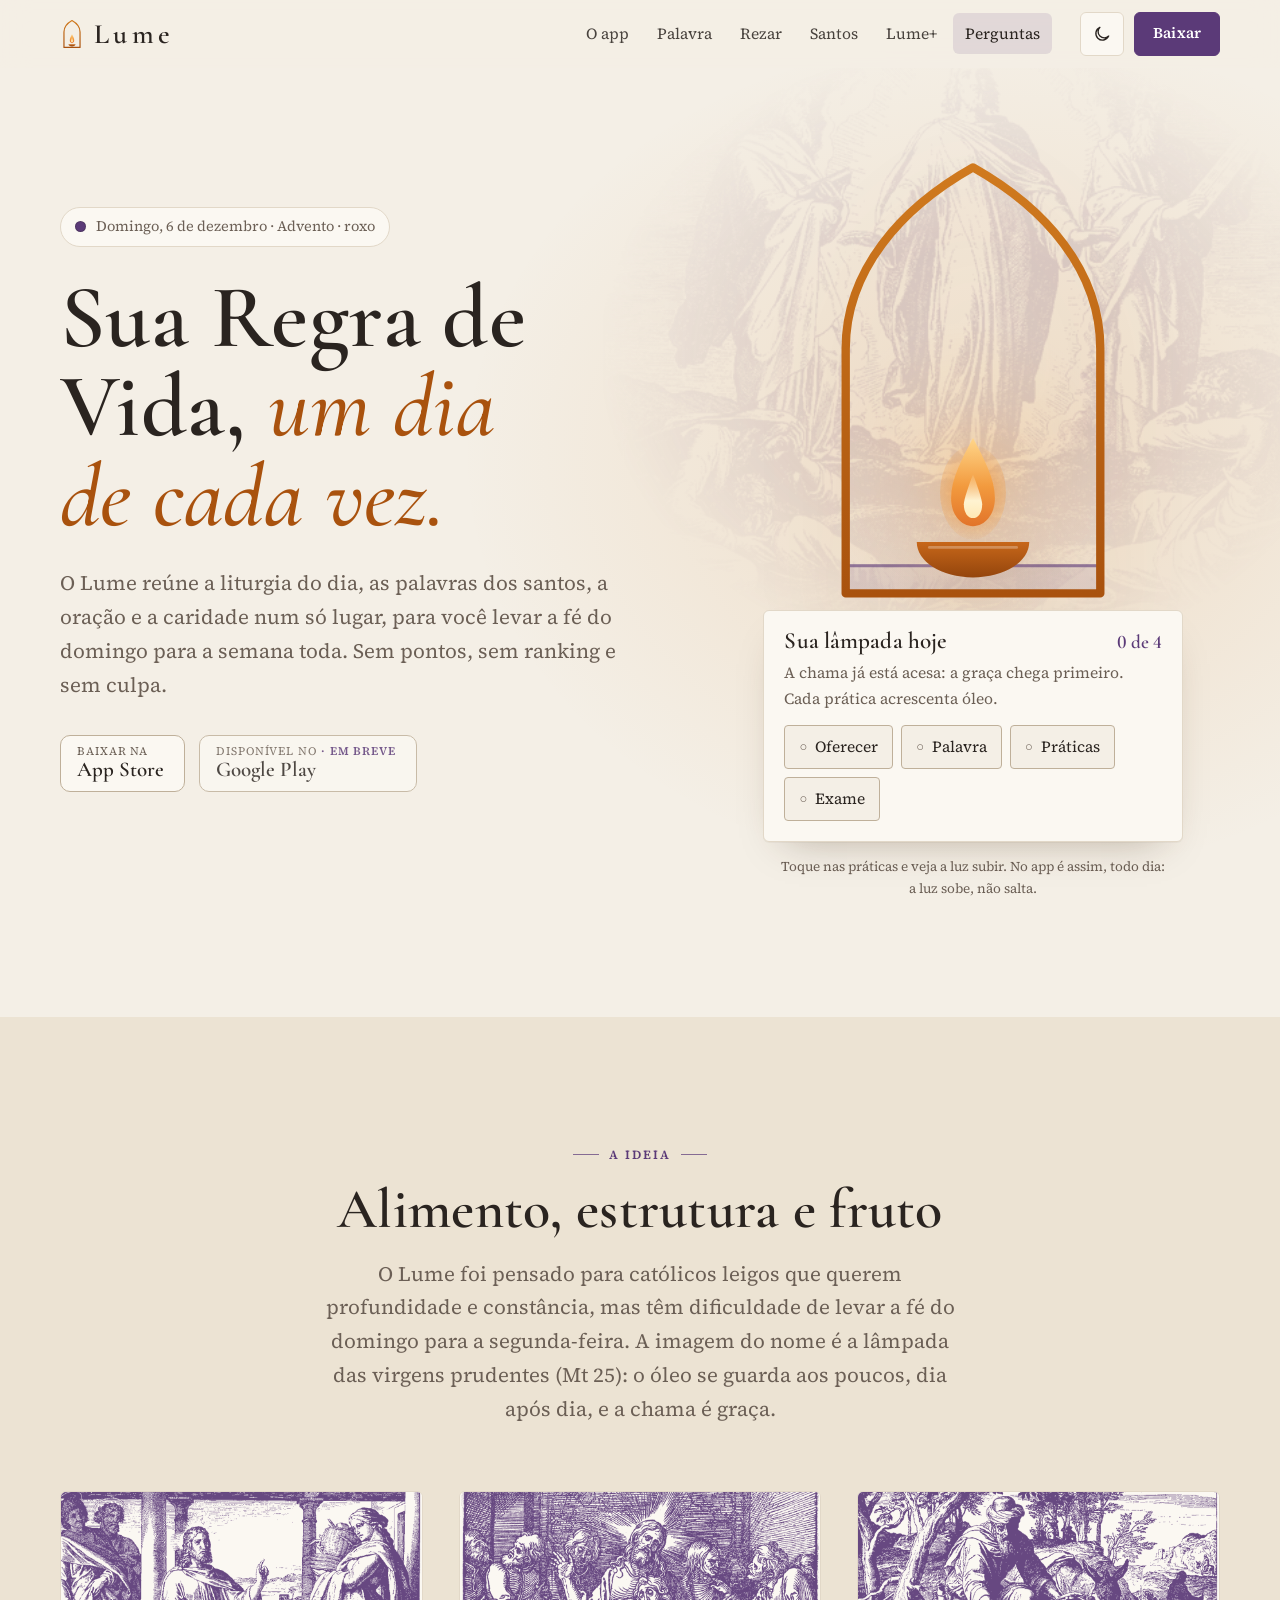
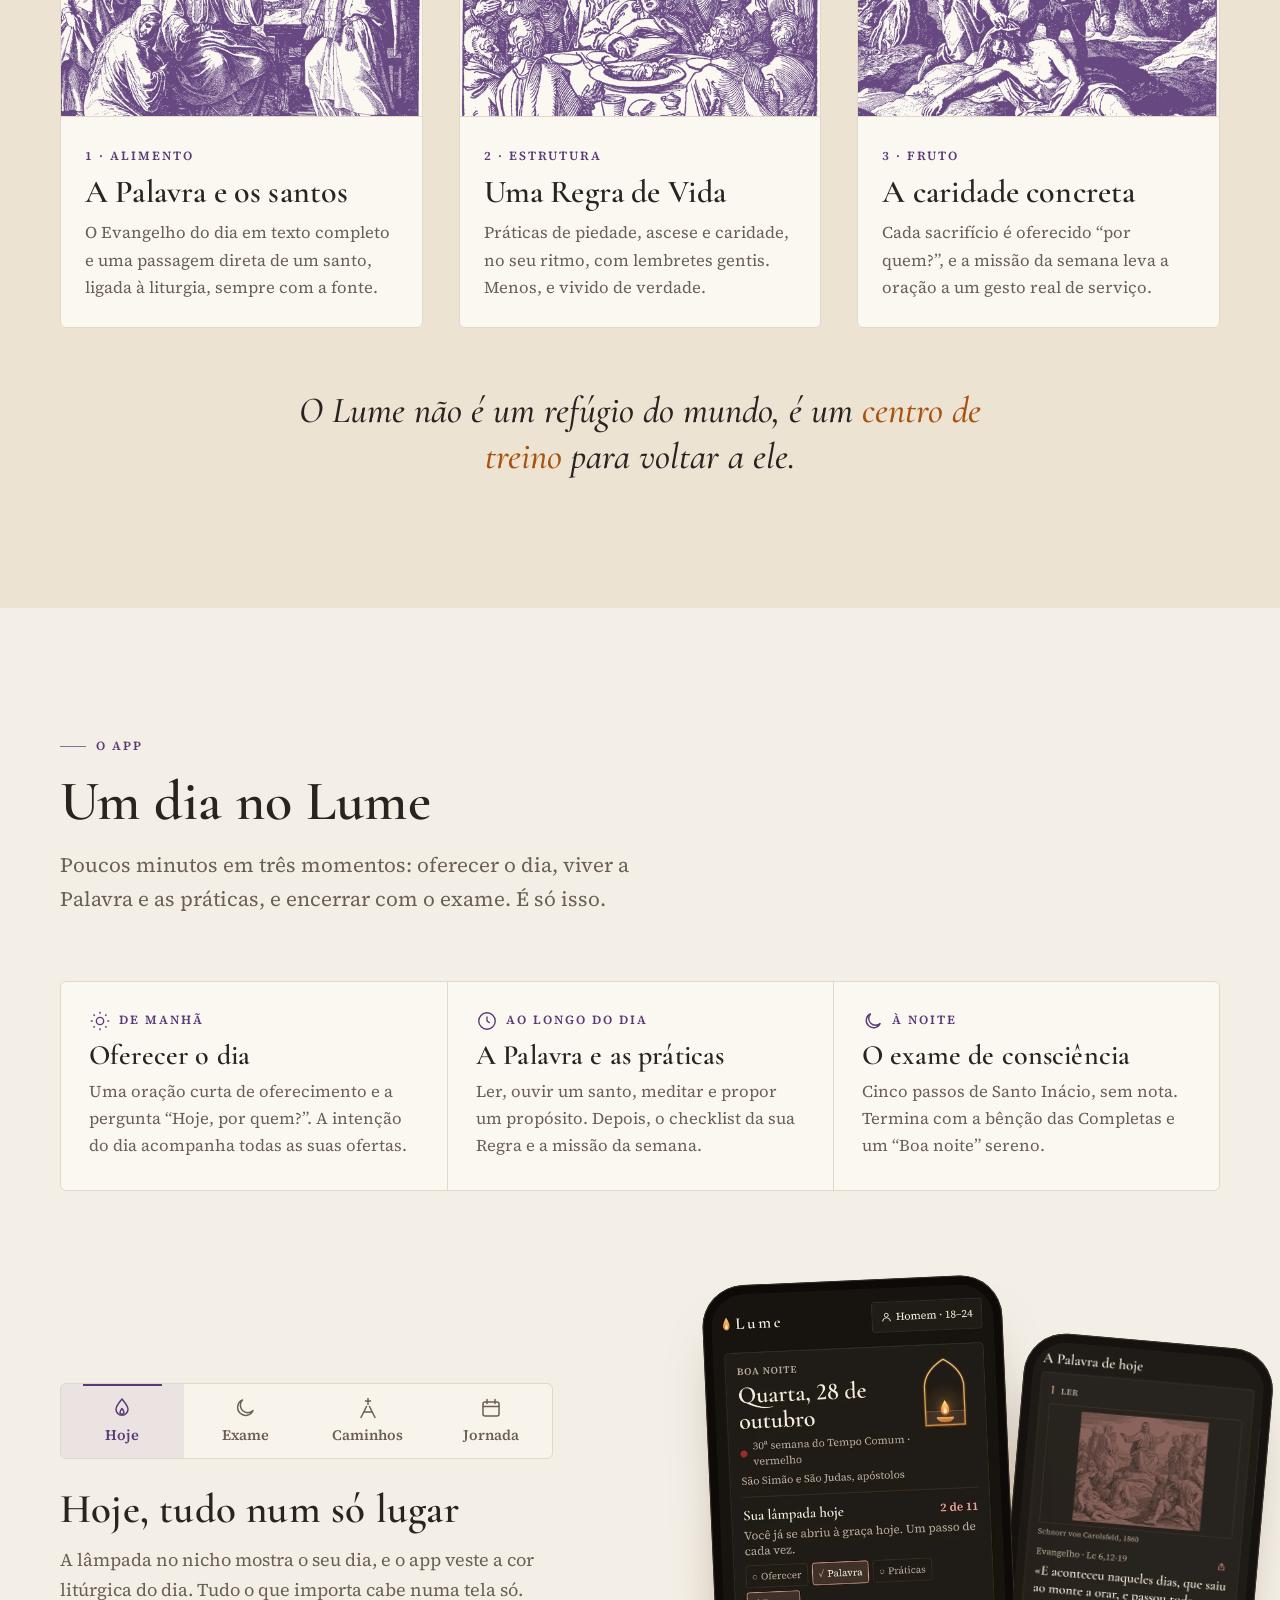
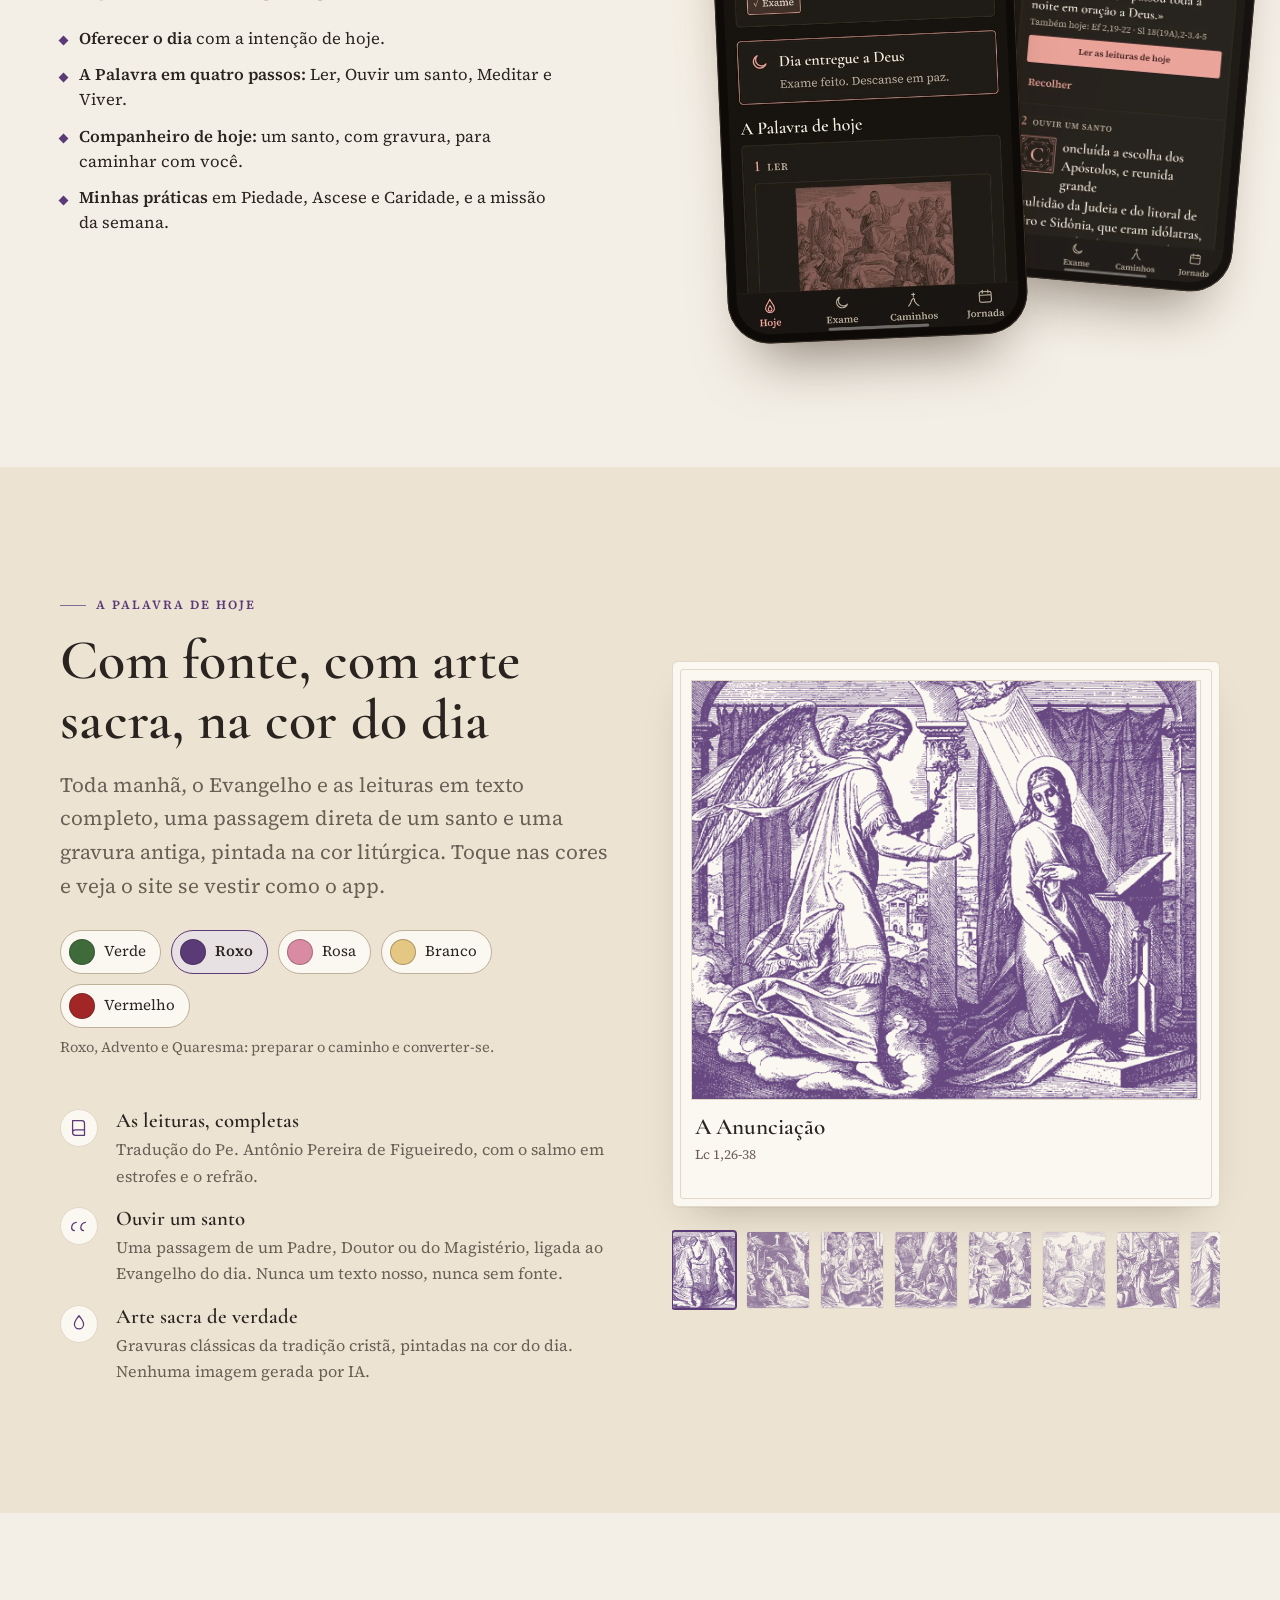
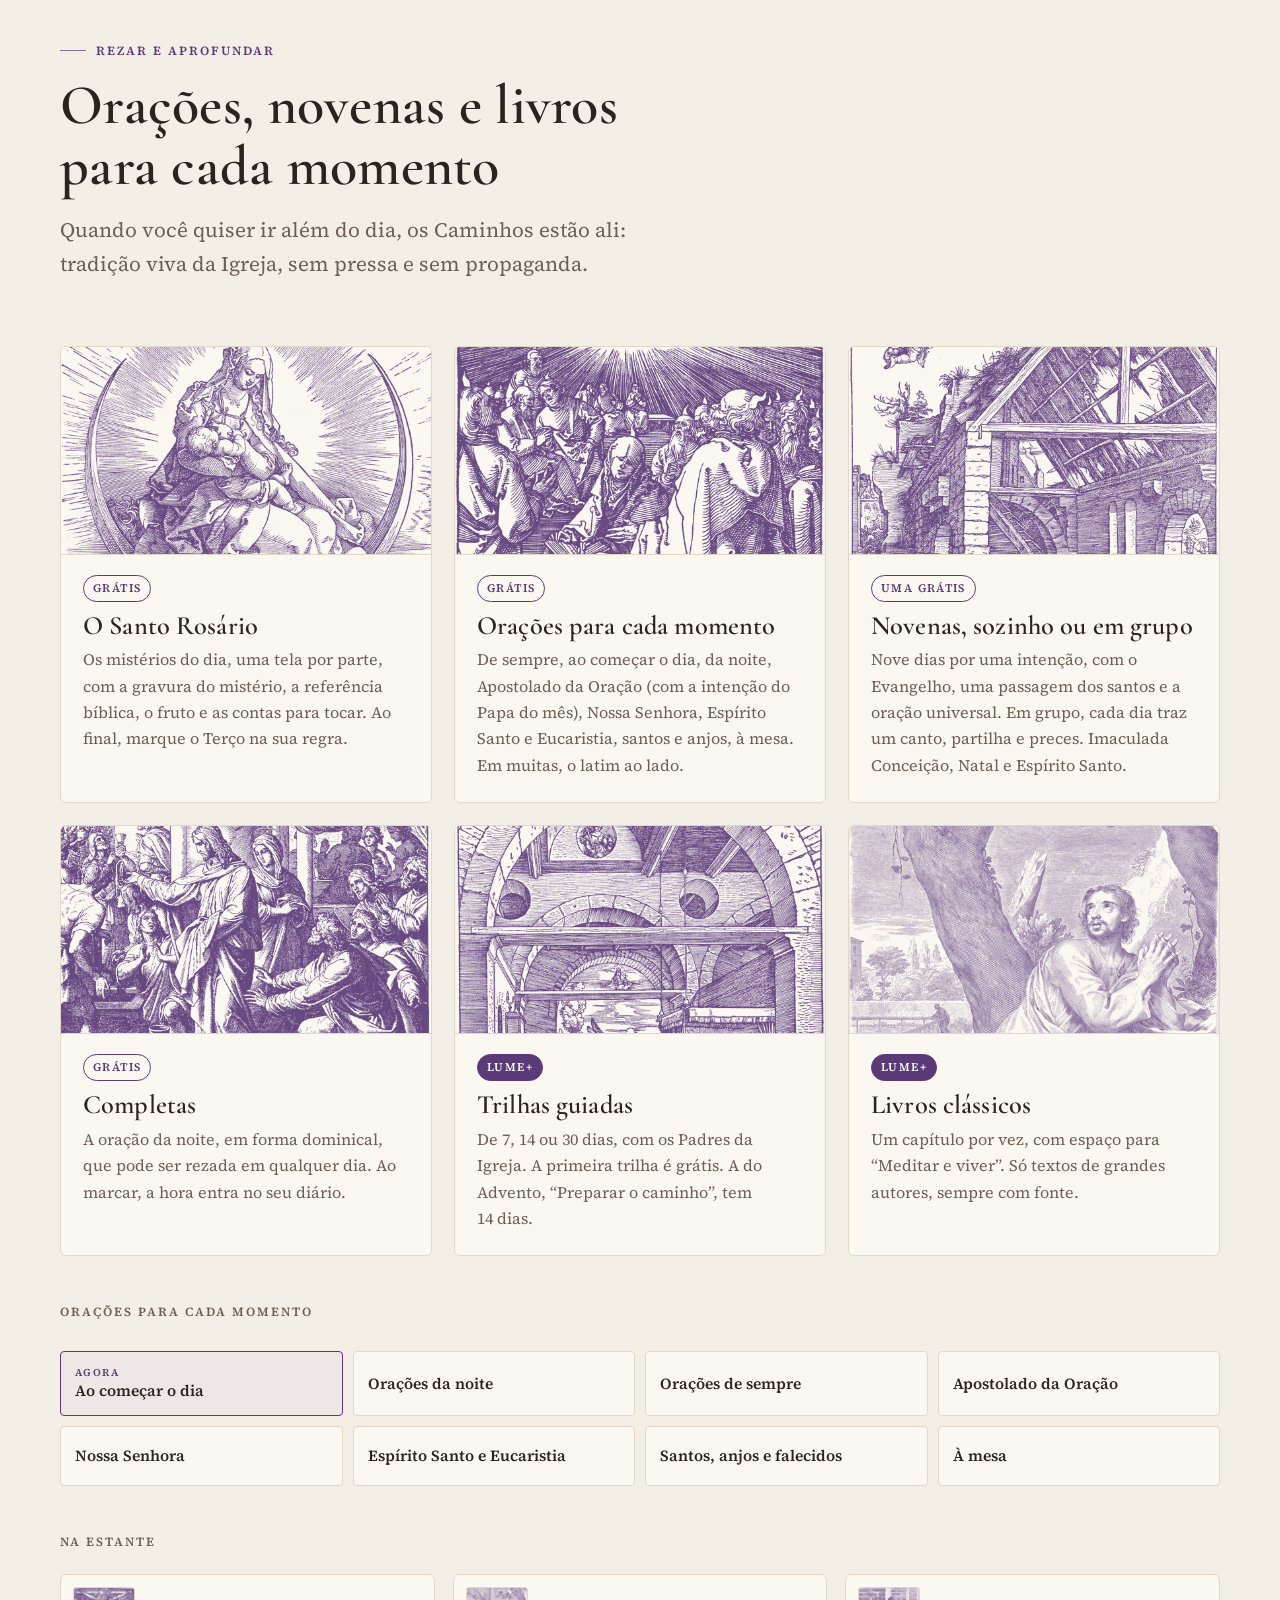
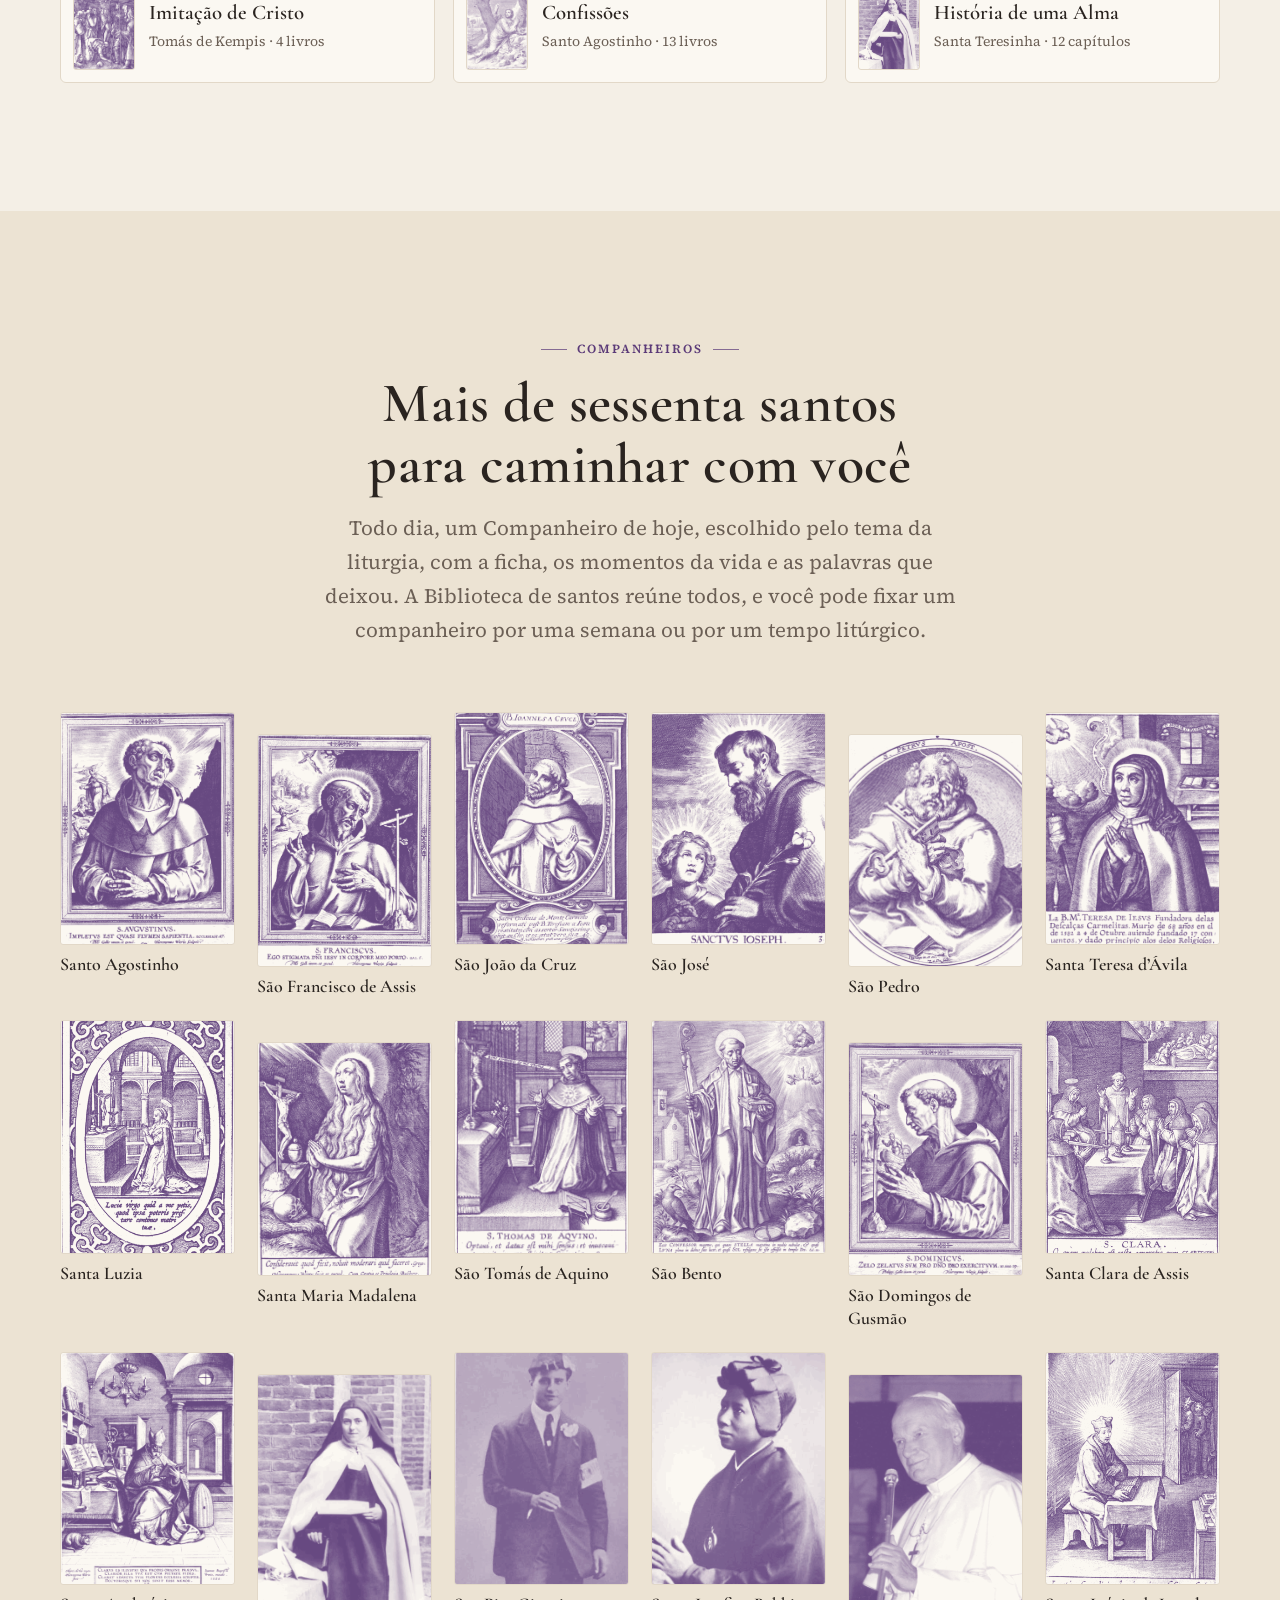
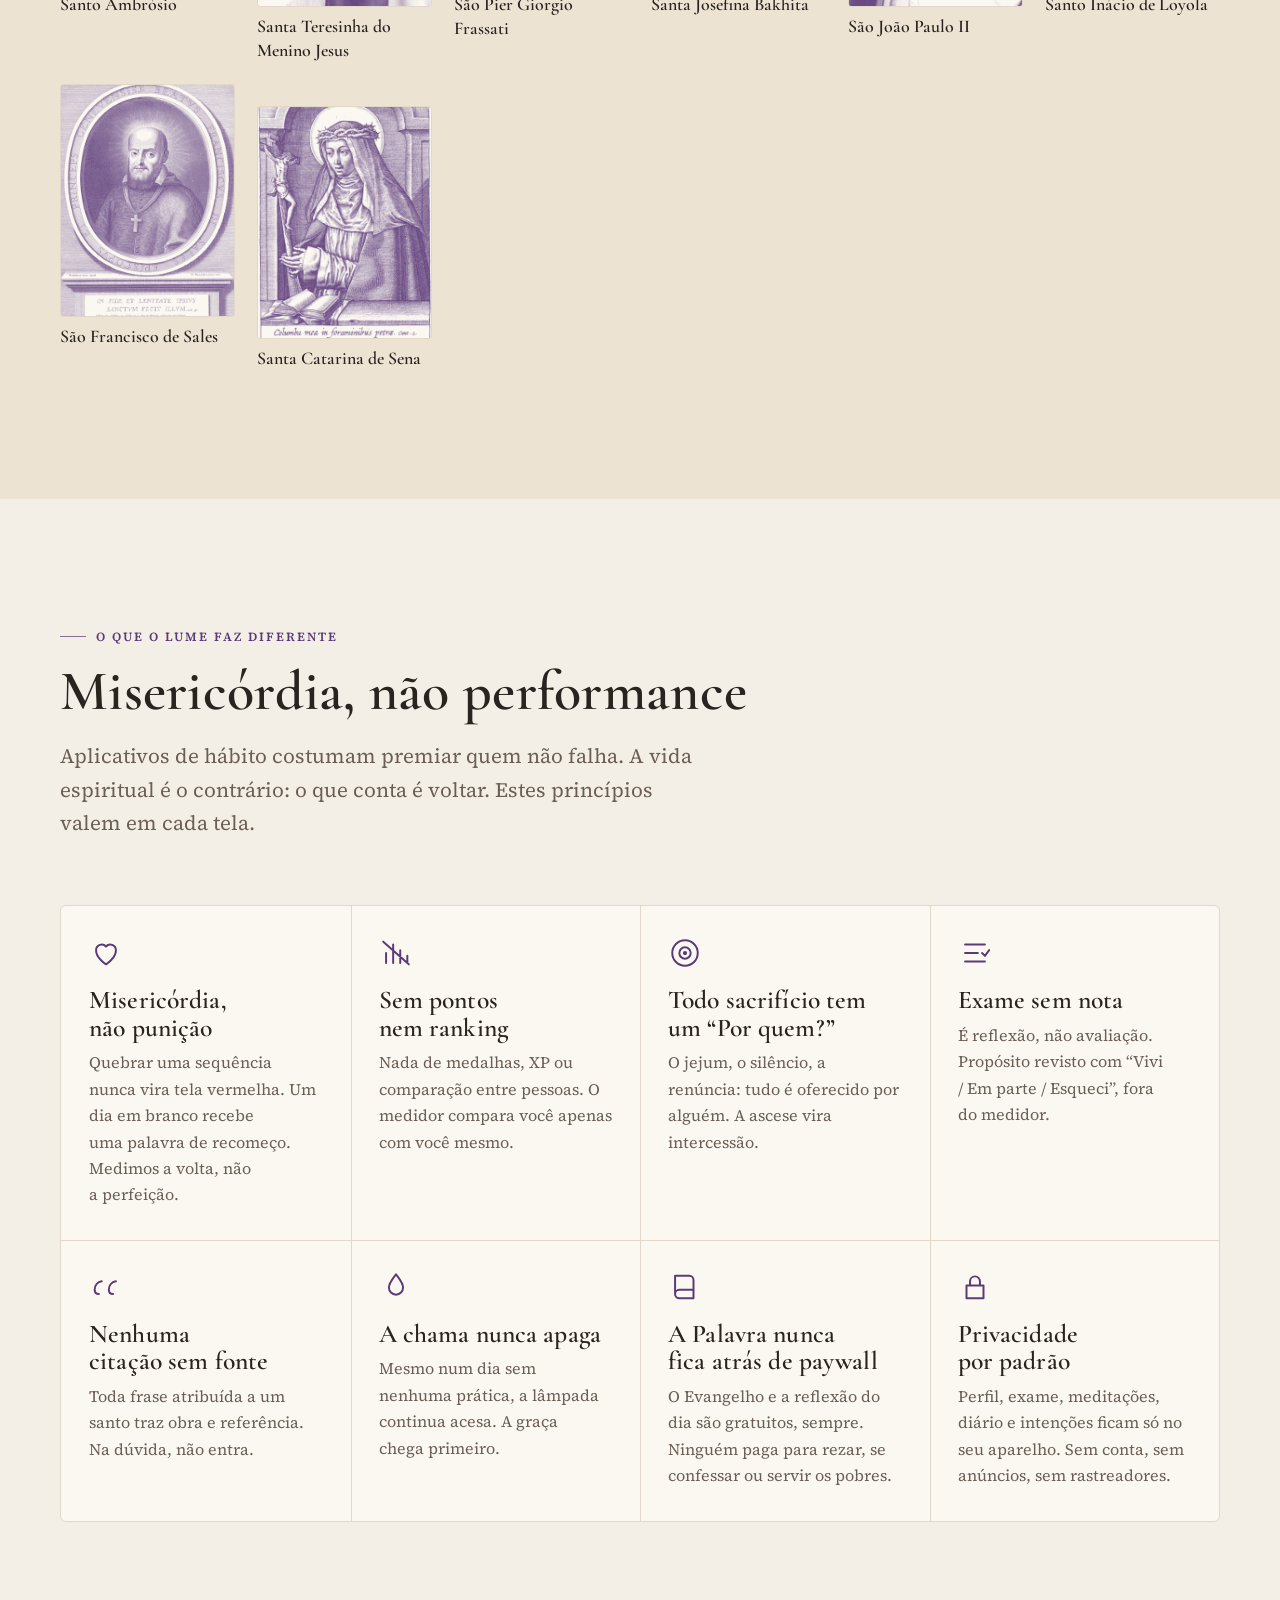
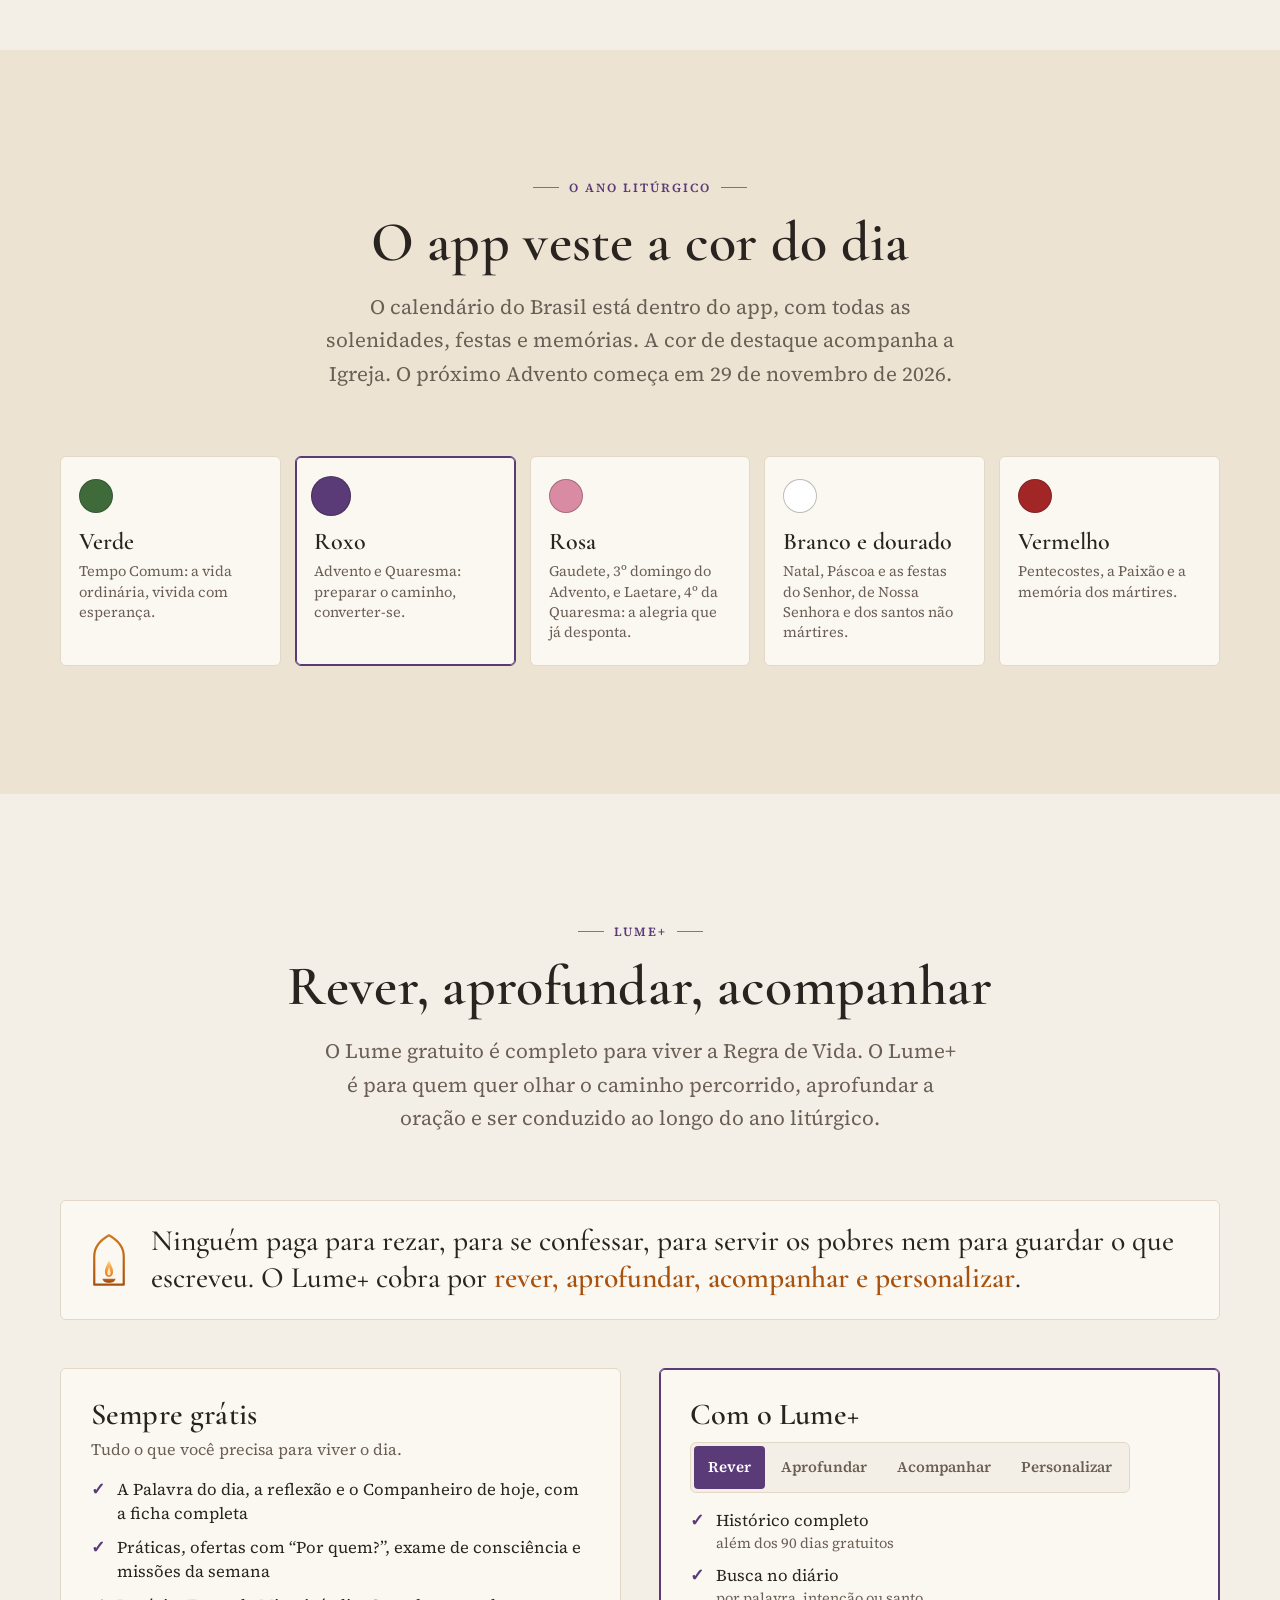
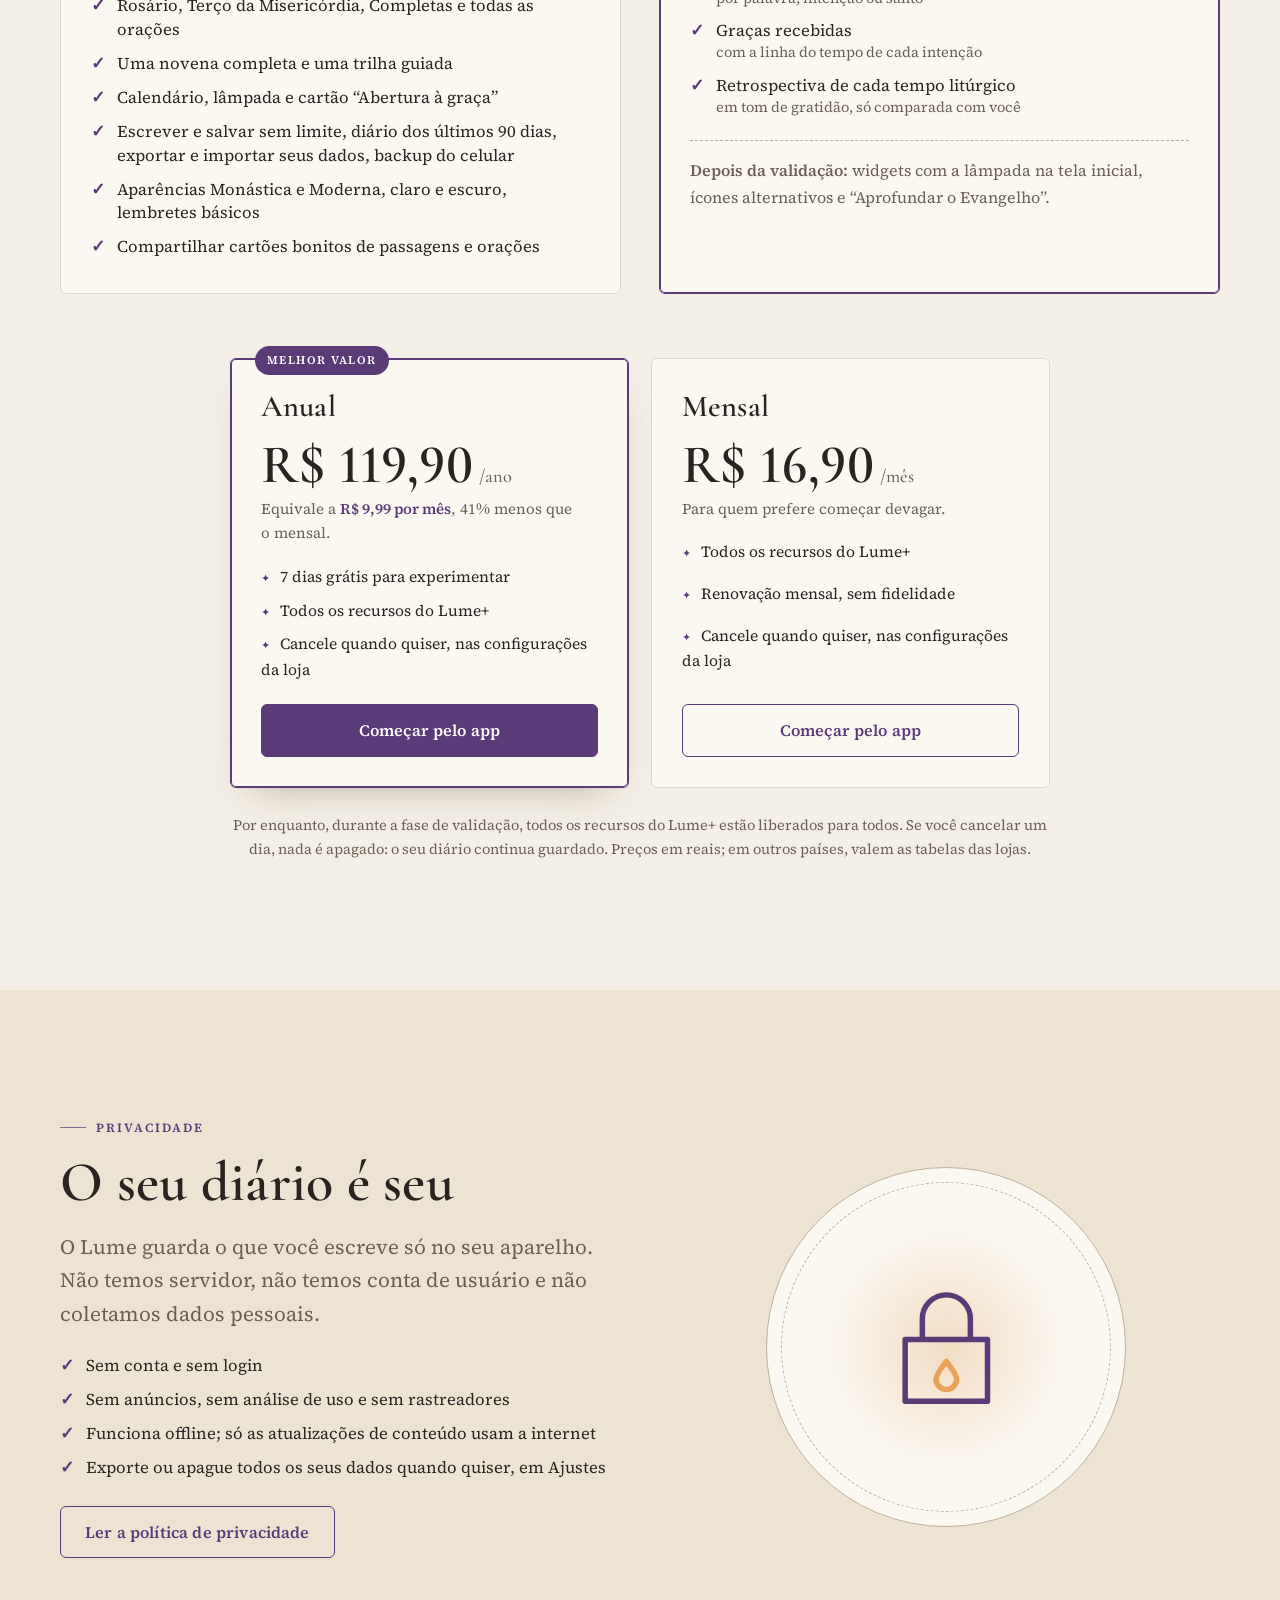
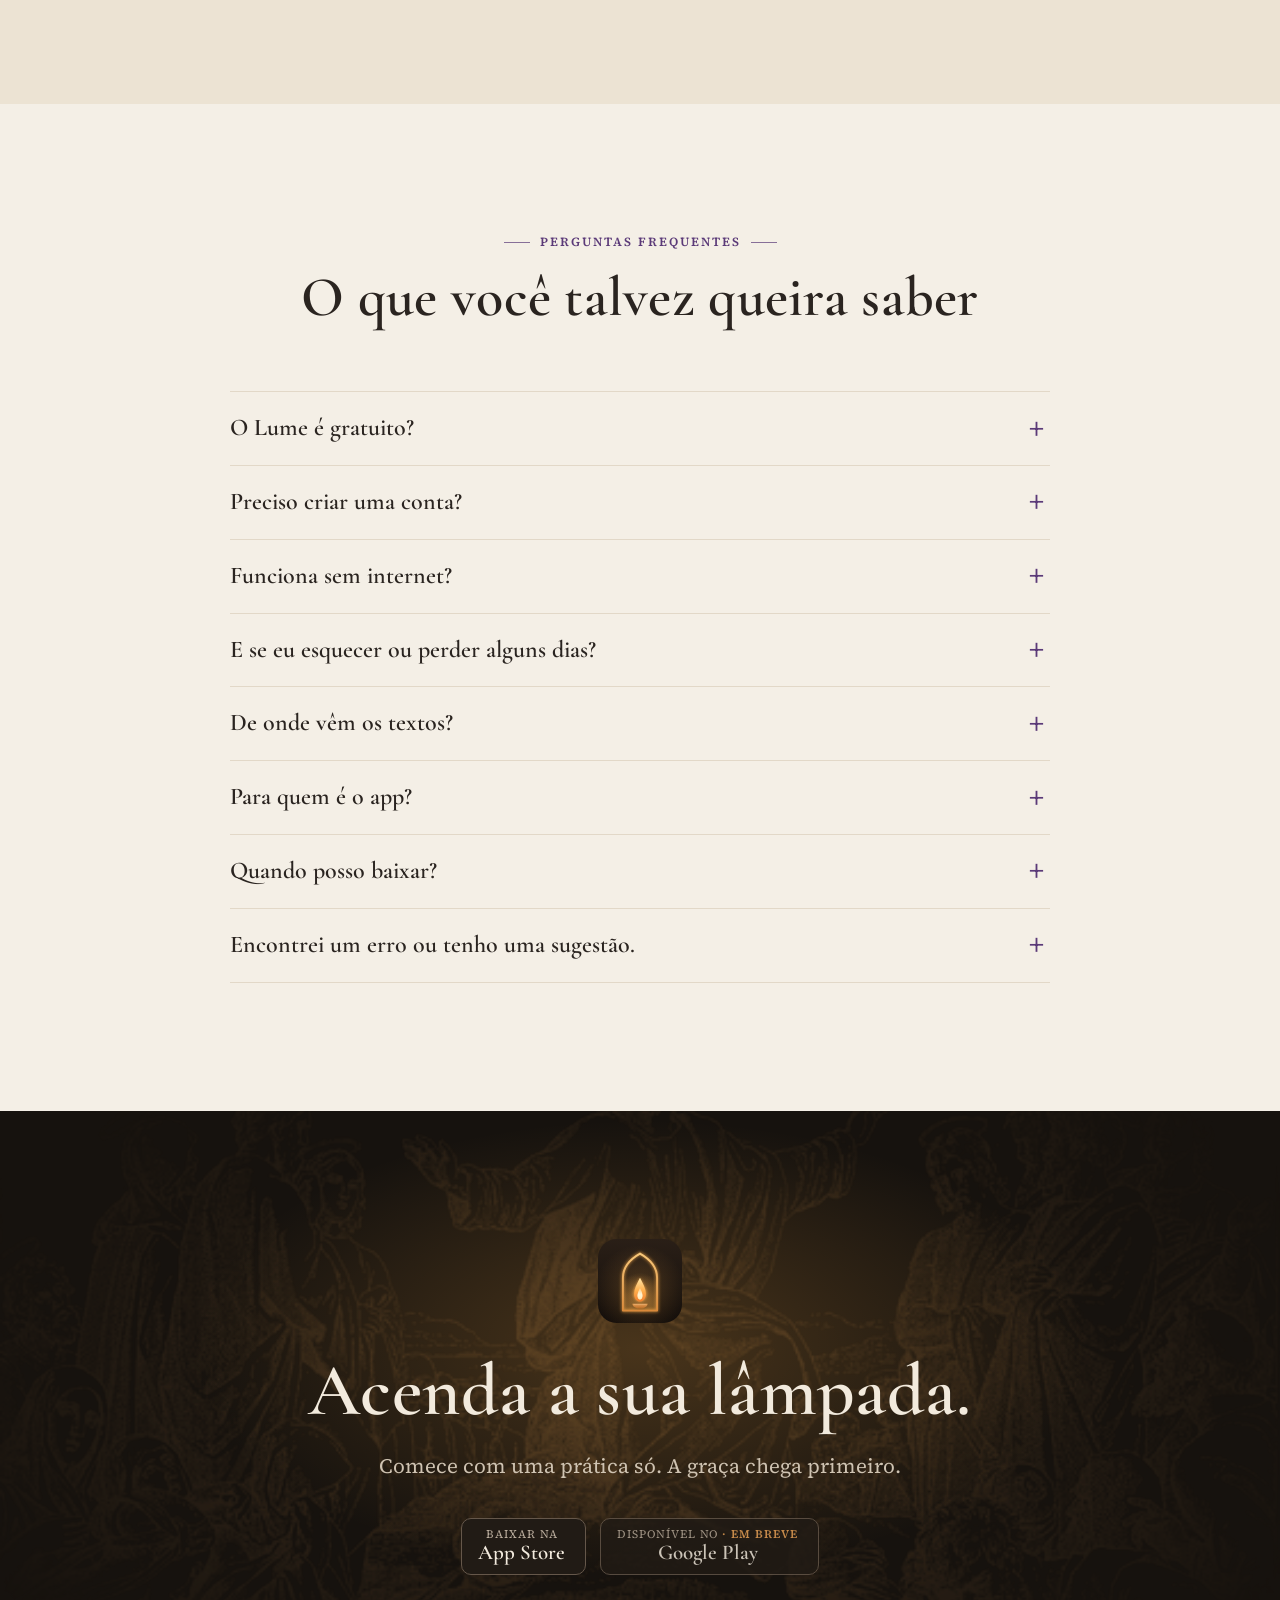
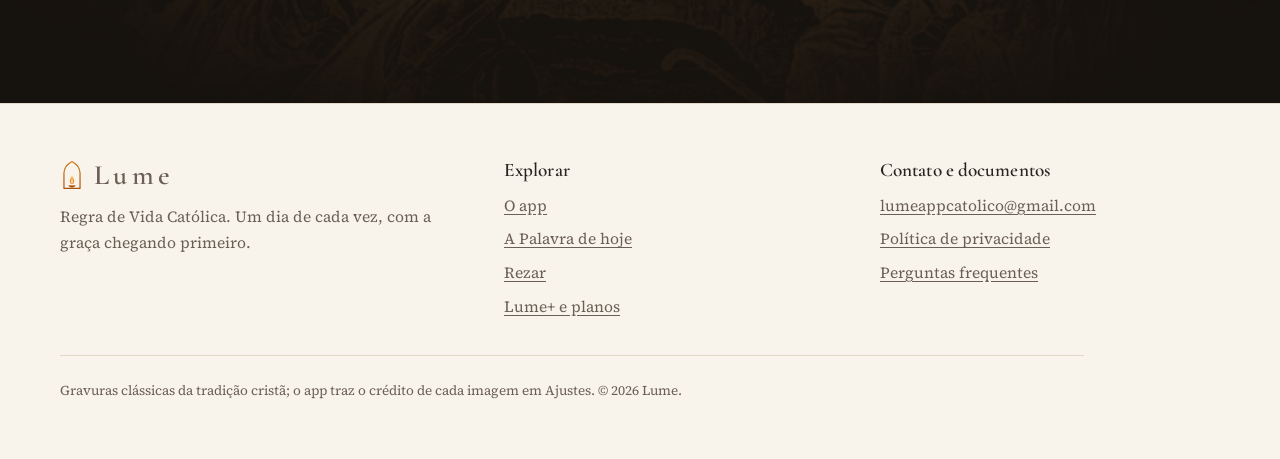
==== index.html @ 91ed37e4 "Site do Lume - Regra de Vida Católica Co-Authored-By: Claude Sonnet 5.5 <noreply@anthropic.com> Clau" ====
<!doctype html>
<html lang="pt-BR" class="no-js" data-cor="verde">
<head>
<meta charset="utf-8">
<meta name="viewport" content="width=device-width, initial-scale=1, viewport-fit=cover">
<title>Lume - Regra de Vida Católica</title>
<meta name="description" content="O Lume ajuda você a viver uma Regra de Vida católica um dia de cada vez: liturgia do dia, palavras dos santos, orações, exame de consciência e caridade. Sem conta, sem anúncios, tudo no seu aparelho.">
<meta name="theme-color" content="#F4EFE6" media="(prefers-color-scheme: light)">
<meta name="theme-color" content="#16120E" media="(prefers-color-scheme: dark)">
<meta name="color-scheme" content="light dark">
<link rel="canonical" href="https://meiemordem-ui.github.io/lume-privacidade/">
<meta property="og:type" content="website">
<meta property="og:locale" content="pt_BR">
<meta property="og:title" content="Lume - Regra de Vida Católica">
<meta property="og:description" content="Liturgia do dia, palavras dos santos, oração e caridade num só lugar. Sem pontos, sem ranking e sem culpa.">
<meta property="og:image" content="https://meiemordem-ui.github.io/lume-privacidade/img/og.jpg">
<meta property="og:url" content="https://meiemordem-ui.github.io/lume-privacidade/">
<meta name="twitter:card" content="summary_large_image">
<link rel="icon" href="favicon.png" type="image/png">
<link rel="apple-touch-icon" href="apple-touch-icon.png">
<link rel="preload" href="fonts/cormorant-garamond-latin-600-normal.woff2" as="font" type="font/woff2" crossorigin>
<link rel="preload" href="fonts/source-serif-4-latin-400-normal.woff2" as="font" type="font/woff2" crossorigin>
<link rel="stylesheet" href="site.css?v=4">
<script>
/* Tema e cor antes da pintura (sem flash). Tudo opcional e só neste aparelho. */
(function(){var d=document.documentElement;d.classList.remove('no-js');
try{var t=localStorage.getItem('lume-tema');if(t==='claro'||t==='escuro'){d.dataset.theme=t==='escuro'?'dark':'light'}}catch(e){}
if(!d.dataset.theme){d.dataset.theme=matchMedia('(prefers-color-scheme: dark)').matches?'dark':'light'}})();
</script>
</head>
<body>
<a class="skip" href="#conteudo">Ir para o conteúdo</a>

<!-- Sprite: lâmpada no nicho (desenho do ícone do app) -->
<svg width="0" height="0" style="position:absolute" aria-hidden="true" focusable="false">
  <defs>
    <linearGradient id="sArco" x1="0" y1="0" x2="0" y2="1"><stop offset="0" stop-color="#D07A1E"/><stop offset="1" stop-color="#A9520E"/></linearGradient>
    <linearGradient id="sTaca" x1="0" y1="0" x2="0" y2="1"><stop offset="0" stop-color="#C7671A"/><stop offset="1" stop-color="#94450C"/></linearGradient>
    <linearGradient id="sChama" x1="0" y1="0" x2="0" y2="1"><stop offset="0" stop-color="#FFD68A"/><stop offset=".55" stop-color="#F29A3E"/><stop offset="1" stop-color="#E2742A"/></linearGradient>
    <symbol id="lampada" viewBox="0 0 100 124">
      <path d="M16.5 118V53.6C16.5 33 31 16.6 50 5.9C69 16.6 83.5 33 83.5 53.6V118Z" fill="none" stroke="url(#sArco)" stroke-width="5" stroke-linejoin="round"/>
      <path d="M35.2 104.5H64.8C64.8 109.6 58.4 113.8 50 113.8C41.6 113.8 35.2 109.6 35.2 104.5Z" fill="url(#sTaca)"/>
      <path d="M50 62.9C54.6 71.7 59.3 80 59.3 88.5C59.3 95.4 55.1 100.3 50 100.3C44.9 100.3 40.7 95.4 40.7 88.5C40.7 80 45.4 71.7 50 62.9Z" fill="url(#sChama)"/>
      <path d="M50 78.4C51.8 82.8 53.9 89.3 53.9 91C53.9 94.6 52.2 96.9 50 96.9C47.8 96.9 46.1 94.6 46.1 91C46.1 89.3 48.2 82.8 50 78.4Z" fill="#FFE9B5"/>
    </symbol>
  </defs>
</svg>

<header class="hdr" id="topo">
  <div class="wrap">
    <a class="brand" href="#topo" aria-label="Lume, início"><svg aria-hidden="true"><use href="#lampada"/></svg><span>Lume</span></a>
    <nav class="nav" id="nav" aria-label="Principal">
      <a href="#app">O app</a>
      <a href="#palavra">Palavra</a>
      <a href="#rezar">Rezar</a>
      <a href="#santos">Santos</a>
      <a href="#lumeplus">Lume+</a>
      <a href="#perguntas">Perguntas</a>
    </nav>
    <div class="hdr-tools">
      <button class="icon-btn" id="tema" type="button" aria-label="Alternar claro e escuro" title="Claro / escuro">
        <svg viewBox="0 0 24 24" aria-hidden="true"><path class="sun" d="M12 8a4 4 0 1 0 0 8 4 4 0 0 0 0-8zM12 2v2M12 20v2M4.9 4.9l1.4 1.4M17.7 17.7l1.4 1.4M2 12h2M20 12h2M4.9 19.1l1.4-1.4M17.7 6.3l1.4-1.4"/></svg>
      </button>
      <a class="btn" href="#baixar">Baixar</a>
      <button class="icon-btn burger" id="burger" type="button" aria-label="Abrir menu" aria-expanded="false" aria-controls="nav">
        <svg viewBox="0 0 24 24" aria-hidden="true"><path d="M4 7h16M4 12h16M4 17h16"/></svg>
      </button>
    </div>
  </div>
  <div class="progress" id="progress" aria-hidden="true"></div>
</header>

<main id="conteudo">

<!-- HERO -->
<section class="hero" id="inicio" aria-labelledby="h-hero">
  <div class="hero-bg" aria-hidden="true"><div class="grav-bg" style="--ar:560/461;--img:url(img/gravuras/schnorr-195.webp)"></div></div>
  <div class="wrap hero-grid">
    <div>
      <p class="today rv" id="hoje"><span class="dot"></span><span id="hoje-txt">Regra de Vida Católica</span></p>
      <h1 id="h-hero" class="rv" style="--d:.05s">Sua Regra de Vida, <em>um dia de cada vez.</em></h1>
      <p class="lead rv" style="--d:.12s">O Lume reúne a liturgia do dia, as palavras dos santos, a oração e a caridade num só lugar, para você levar a fé do domingo para a semana toda. Sem pontos, sem ranking e sem culpa.</p>
      <div class="cta-row rv" id="baixar" style="--d:.2s">
        <a class="store soon" href="#baixar" data-loja="ios" aria-disabled="true"><span><small>Baixar na</small><strong>App Store</strong></span></a>
        <a class="store soon" href="#baixar" data-loja="android" aria-disabled="true"><span><small>Disponível no</small><strong>Google Play</strong></span></a>
      </div>
      <p class="hero-note rv" style="--d:.28s"><span>Gratuito para começar</span><span>Sem conta</span><span>Funciona offline</span><span>iPhone e Android</span></p>
    </div>

    <div class="hero-demo rv" style="--d:.15s">
      <div class="nicho">
        <svg id="lamp" viewBox="0 0 100 124" role="img" aria-label="Lâmpada com 0 de 4 práticas vividas hoje">
          <defs>
            <linearGradient id="hArco" x1="0" y1="0" x2="0" y2="1"><stop offset="0" style="stop-color:var(--arc1)"/><stop offset="1" style="stop-color:var(--arc2)"/></linearGradient>
            <linearGradient id="hTaca" x1="0" y1="0" x2="0" y2="1"><stop offset="0" style="stop-color:var(--taca1)"/><stop offset="1" style="stop-color:var(--taca2)"/></linearGradient>
            <linearGradient id="hChama" x1="0" y1="0" x2="0" y2="1"><stop offset="0" stop-color="#FFD68A"/><stop offset=".55" stop-color="#F29A3E"/><stop offset="1" stop-color="#E2742A"/></linearGradient>
            <linearGradient id="hMiolo" x1="0" y1="0" x2="0" y2="1"><stop offset="0" stop-color="#FFF3D1" stop-opacity=".1"/><stop offset=".6" stop-color="#FFF3D1"/><stop offset="1" stop-color="#FFE9B5"/></linearGradient>
            <linearGradient id="hLuz" x1="0" y1="1" x2="0" y2="0"><stop offset="0" style="stop-color:var(--accent);stop-opacity:.34"/><stop offset="1" style="stop-color:var(--accent);stop-opacity:.1"/></linearGradient>
            <radialGradient id="hHalo" cx="50" cy="86" r="40" gradientUnits="userSpaceOnUse"><stop offset="0" stop-color="#FFB85C" stop-opacity=".75"/><stop offset=".45" stop-color="#FFB85C" stop-opacity=".22"/><stop offset="1" stop-color="#FFB85C" stop-opacity="0"/></radialGradient>
            <radialGradient id="hBril" cx="50" cy="86" r="22" gradientUnits="userSpaceOnUse"><stop offset="0" stop-color="#F29A3E" stop-opacity=".8"/><stop offset="1" stop-color="#F29A3E" stop-opacity="0"/></radialGradient>
            <clipPath id="hDentro"><path d="M16.5 118V53.6C16.5 33 31 16.6 50 5.9C69 16.6 83.5 33 83.5 53.6V118Z"/></clipPath>
          </defs>
          <path class="brilho-arco" d="M16.5 118V53.6C16.5 33 31 16.6 50 5.9C69 16.6 83.5 33 83.5 53.6V118Z" fill="none" stroke="#FFB04A" stroke-width="6" stroke-linejoin="round" style="opacity:var(--arc-glow,0)"/>
          <g clip-path="url(#hDentro)">
            <rect class="luz" id="lamp-luz" x="14" y="22" width="72" height="96" fill="url(#hLuz)"/>
            <rect class="luz" id="lamp-luz-top" x="14" y="22" width="72" height=".8" style="fill:var(--accent);opacity:.6"/>
          </g>
          <circle class="halo" id="lamp-halo" cx="50" cy="86" r="40" fill="url(#hHalo)" opacity=".3"/>
          <path d="M16.5 118V53.6C16.5 33 31 16.6 50 5.9C69 16.6 83.5 33 83.5 53.6V118Z" fill="none" stroke="url(#hArco)" stroke-width="2.2" stroke-linejoin="round"/>
          <path d="M35.2 104.5H64.8C64.8 109.6 58.4 113.8 50 113.8C41.6 113.8 35.2 109.6 35.2 104.5Z" fill="url(#hTaca)"/>
          <path d="M38.5 105.9H61.5" stroke="#fff" stroke-opacity=".28" stroke-width=".7" stroke-linecap="round"/>
          <g class="flama-wrap" id="lamp-chama">
            <g class="flama">
              <ellipse cx="50" cy="86" rx="14" ry="20" fill="url(#hBril)"/>
              <path d="M50 62.9C54.6 71.7 59.3 80 59.3 88.5C59.3 95.4 55.1 100.3 50 100.3C44.9 100.3 40.7 95.4 40.7 88.5C40.7 80 45.4 71.7 50 62.9Z" fill="url(#hChama)"/>
              <path d="M50 78.4C51.8 82.8 53.9 89.3 53.9 91C53.9 94.6 52.2 96.9 50 96.9C47.8 96.9 46.1 94.6 46.1 91C46.1 89.3 48.2 82.8 50 78.4Z" fill="url(#hMiolo)"/>
            </g>
          </g>
        </svg>
      </div>
      <div class="meter" role="group" aria-labelledby="m-h">
        <h3 id="m-h">Sua lâmpada hoje <b id="m-n">0 de 4</b></h3>
        <p id="m-t" aria-live="polite">A chama já está acesa: a graça chega primeiro. Cada prática acrescenta óleo.</p>
        <div class="chips">
          <button class="chip" type="button" aria-pressed="false" data-p="Oferecer">Oferecer</button>
          <button class="chip" type="button" aria-pressed="false" data-p="Palavra">Palavra</button>
          <button class="chip" type="button" aria-pressed="false" data-p="Práticas">Práticas</button>
          <button class="chip" type="button" aria-pressed="false" data-p="Exame">Exame</button>
        </div>
      </div>
      <p class="demo-hint">Toque nas práticas e veja a luz subir. No app é assim, todo dia: a luz sobe, não salta.</p>
    </div>
  </div>
</section>

<!-- A IDEIA -->
<section id="ideia" class="band" aria-labelledby="h-ideia">
  <div class="wrap">
    <div class="sec-head center rv">
      <p class="eyebrow">A ideia</p>
      <h2 class="h2" id="h-ideia">Alimento, estrutura e fruto</h2>
      <p class="lead">O Lume foi pensado para católicos leigos que querem profundidade e constância, mas têm dificuldade de levar a fé do domingo para a segunda-feira. A imagem do nome é a lâmpada das virgens prudentes (Mt 25): o óleo se guarda aos poucos, dia após dia, e a chama é graça.</p>
    </div>
    <div class="trio">
      <article class="pillar rv">
        <div class="grav" style="--ar:16/10;--img:url(img/gravuras/schnorr-196.webp)" role="img" aria-label="Gravura: Marta e Maria"></div>
        <div class="pillar-body"><small>1 · Alimento</small><h3>A Palavra e os santos</h3><p>O Evangelho do dia em texto completo e uma passagem direta de um santo, ligada à liturgia, sempre com a fonte.</p></div>
      </article>
      <article class="pillar rv" style="--d:.1s">
        <div class="grav" style="--ar:16/10;--img:url(img/gravuras/durer-387407.webp)" role="img" aria-label="Gravura: a Última Ceia, de Dürer"></div>
        <div class="pillar-body"><small>2 · Estrutura</small><h3>Uma Regra de Vida</h3><p>Práticas de piedade, ascese e caridade, no seu ritmo, com lembretes gentis. Menos, e vivido de verdade.</p></div>
      </article>
      <article class="pillar rv" style="--d:.2s">
        <div class="grav" style="--ar:16/10;--img:url(img/gravuras/schnorr-197.webp)" role="img" aria-label="Gravura: o bom samaritano"></div>
        <div class="pillar-body"><small>3 · Fruto</small><h3>A caridade concreta</h3><p>Cada sacrifício é oferecido “por quem?”, e a missão da semana leva a oração a um gesto real de serviço.</p></div>
      </article>
    </div>
    <p class="verse rv">O Lume não é um refúgio do mundo, é um <span>centro de treino</span> para voltar a ele.</p>
  </div>
</section>

<!-- O APP -->
<section id="app" aria-labelledby="h-app">
  <div class="wrap">
    <div class="sec-head rv">
      <p class="eyebrow">O app</p>
      <h2 class="h2" id="h-app">Um dia no Lume</h2>
      <p class="lead">Poucos minutos em três momentos: oferecer o dia, viver a Palavra e as práticas, e encerrar com o exame. É só isso.</p>
    </div>
    <div class="day rv">
      <div><div class="t"><svg viewBox="0 0 24 24"><path d="M12 8a4 4 0 1 0 0 8 4 4 0 0 0 0-8zM12 2v2M12 20v2M4.9 4.9l1.4 1.4M17.7 17.7l1.4 1.4M2 12h2M20 12h2M4.9 19.1l1.4-1.4M17.7 6.3l1.4-1.4"/></svg>De manhã</div><h3>Oferecer o dia</h3><p>Uma oração curta de oferecimento e a pergunta “Hoje, por quem?”. A intenção do dia acompanha todas as suas ofertas.</p></div>
      <div><div class="t"><svg viewBox="0 0 24 24"><circle cx="12" cy="12" r="9"/><path d="M12 7v5l3 2"/></svg>Ao longo do dia</div><h3>A Palavra e as práticas</h3><p>Ler, ouvir um santo, meditar e propor um propósito. Depois, o checklist da sua Regra e a missão da semana.</p></div>
      <div><div class="t"><svg viewBox="0 0 24 24"><path d="M20 14.5A8 8 0 1 1 9.5 4a6.5 6.5 0 0 0 10.5 10.5z"/></svg>À noite</div><h3>O exame de consciência</h3><p>Cinco passos de Santo Inácio, sem nota. Termina com a bênção das Completas e um “Boa noite” sereno.</p></div>
    </div>

    <div class="tour">
      <div class="rv">
        <div class="tabbar" role="tablist" aria-label="Abas do app">
          <button class="tab" role="tab" id="tab-hoje" aria-controls="p-hoje" aria-selected="true" data-tab="hoje"><svg viewBox="0 0 24 24"><path d="M12 3c3.5 4.2 6 7.2 6 10.2A6 6 0 0 1 6 13.2C6 10.2 8.5 7.2 12 3z"/><path d="M12 12.5c1.2 1.5 2 2.6 2 3.7a2 2 0 0 1-4 0c0-1.100.8-2.200 2-3.700z"/></svg>Hoje</button>
          <button class="tab" role="tab" id="tab-exame" aria-controls="p-exame" aria-selected="false" tabindex="-1" data-tab="exame"><svg viewBox="0 0 24 24"><path d="M20 14.5A8 8 0 1 1 9.5 4a6.5 6.5 0 0 0 10.5 10.5z"/></svg>Exame</button>
          <button class="tab" role="tab" id="tab-caminhos" aria-controls="p-caminhos" aria-selected="false" tabindex="-1" data-tab="caminhos"><svg viewBox="0 0 24 24"><path d="M12 2.5v6M9.500 5h5M5 21.500l5.500-11M19 21.500l-5.500-11M8.200 16h7.600"/></svg>Caminhos</button>
          <button class="tab" role="tab" id="tab-jornada" aria-controls="p-jornada" aria-selected="false" tabindex="-1" data-tab="jornada"><svg viewBox="0 0 24 24"><rect x="4" y="6" width="16" height="14" rx="2"/><path d="M4 10.500h16M8 3.500v4M16 3.500v4"/></svg>Jornada</button>
        </div>

        <div class="panel" role="tabpanel" id="p-hoje" aria-labelledby="tab-hoje">
          <h3>Hoje, tudo num só lugar</h3>
          <p>A lâmpada no nicho mostra o seu dia, e o app veste a cor litúrgica do dia. Tudo o que importa cabe numa tela só.</p>
          <ul class="ticks">
            <li><span><b>Oferecer o dia</b> com a intenção de hoje.</span></li>
            <li><span><b>A Palavra em quatro passos:</b> Ler, Ouvir um santo, Meditar e Viver.</span></li>
            <li><span><b>Companheiro de hoje:</b> um santo, com gravura, para caminhar com você.</span></li>
            <li><span><b>Minhas práticas</b> em Piedade, Ascese e Caridade, e a missão da semana.</span></li>
          </ul>
        </div>
        <div class="panel" role="tabpanel" id="p-exame" aria-labelledby="tab-exame" hidden>
          <h3>Um exame sem nota</h3>
          <p>Cinco passos de Santo Inácio (Exercícios Espirituais, 43), um de cada vez. É reflexão, não avaliação: cada resposta recebe uma palavra de misericórdia, nunca de cobrança. Toque no celular ao lado para percorrer.</p>
          <ul class="ticks">
            <li><span>Há também um exame <b>pelos Dez Mandamentos</b>, para a preparação da Confissão.</span></li>
            <li><span>Se o dia virar de madrugada, o exame ainda é do dia anterior (até as 2h).</span></li>
          </ul>
        </div>
        <div class="panel" role="tabpanel" id="p-caminhos" aria-labelledby="tab-caminhos" hidden>
          <h3>Caminhos para rezar e caminhar</h3>
          <p>O que você começa e vive nos próximos dias: o Rosário do dia, orações para cada momento, novenas, trilhas guiadas, livros e a Biblioteca de santos.</p>
          <ul class="ticks">
            <li><span><b>Em andamento:</b> a próxima novena ou trilha, com o dia certo de rezar.</span></li>
            <li><span><b>Orações</b> para cada hora, com latim em muitas delas.</span></li>
            <li><span><b>Livros</b> clássicos da espiritualidade, um capítulo por vez.</span></li>
          </ul>
        </div>
        <div class="panel" role="tabpanel" id="p-jornada" aria-labelledby="tab-jornada" hidden>
          <h3>Sua jornada, comparada só com você</h3>
          <p>Um calendário com intensidade suave, o diário de cada dia e o cartão “Abertura à graça”, que compara o seu mês apenas com o seu próprio mês anterior.</p>
          <ul class="ticks">
            <li><span>Sem número de sequência e sem “você falhou”: a Jornada destaca os <b>recomeços</b>.</span></li>
            <li><span>Tudo o que você escreve fica <b>só no seu aparelho</b>.</span></li>
          </ul>
        </div>
      </div>

      <div class="rv" style="--d:.1s">
        <div class="phones" id="phones">
          <span class="glow" aria-hidden="true"></span>
          <div class="phone a" id="ph-a"><img src="img/app/captura-1.webp" width="480" height="1091" alt="Tela Hoje do Lume com a lâmpada no nicho, o tempo litúrgico e as práticas do dia" loading="lazy"></div>
          <div class="phone b" id="ph-b"><img src="img/app/captura-2.webp" width="480" height="1091" alt="Tela da Palavra de hoje com gravura e o Evangelho" loading="lazy"></div>
          <div class="exame" id="exame-demo" hidden aria-label="Demonstração do exame de consciência"></div>
        </div>
      </div>
    </div>
  </div>
</section>

<!-- PALAVRA -->
<section id="palavra" class="band" aria-labelledby="h-pal">
  <div class="wrap pal">
    <div class="rv">
      <p class="eyebrow">A Palavra de hoje</p>
      <h2 class="h2" id="h-pal">Com fonte, com arte sacra, na cor do dia</h2>
      <p class="lead">Toda manhã, o Evangelho e as leituras em texto completo, uma passagem direta de um santo e uma gravura antiga, pintada na cor litúrgica. Toque nas cores e veja o site se vestir como o app.</p>
      <div class="swatches" id="swatches" role="group" aria-label="Cor litúrgica">
        <button class="sw" type="button" data-c="verde" style="--c:#3F6B3A" aria-pressed="true"><i></i>Verde</button>
        <button class="sw" type="button" data-c="roxo" style="--c:#5B3A78" aria-pressed="false"><i></i>Roxo</button>
        <button class="sw" type="button" data-c="rosa" style="--c:#D98BA3" aria-pressed="false"><i></i>Rosa</button>
        <button class="sw" type="button" data-c="branco" style="--c:#E4C783" aria-pressed="false"><i></i>Branco</button>
        <button class="sw" type="button" data-c="vermelho" style="--c:#A32626" aria-pressed="false"><i></i>Vermelho</button>
      </div>
      <p class="swatch-note" id="sw-nota" aria-live="polite"></p>
      <div class="facts">
        <div class="fact"><svg viewBox="0 0 24 24"><path d="M5 4h10a3 3 0 0 1 3 3v13H8a3 3 0 0 1-3-3V4zM5 17a3 3 0 0 1 3-3h10"/></svg><div><b>As leituras, completas</b><p>Tradução do Pe. Antônio Pereira de Figueiredo, com o salmo em estrofes e o refrão.</p></div></div>
        <div class="fact"><svg viewBox="0 0 24 24"><path d="M7 17c-2 0-3-1.200-3-3 0-3 2-5.500 5-6M17 17c-2 0-3-1.200-3-3 0-3 2-5.500 5-6"/></svg><div><b>Ouvir um santo</b><p>Uma passagem de um Padre, Doutor ou do Magistério, ligada ao Evangelho do dia. Nunca um texto nosso, nunca sem fonte.</p></div></div>
        <div class="fact"><svg viewBox="0 0 24 24"><path d="M12 3c2.500 3.400 5 6 5 9.400A5 5 0 0 1 7 12.400C7 9 9.500 6.400 12 3z"/></svg><div><b>Arte sacra de verdade</b><p>Gravuras clássicas da tradição cristã, pintadas na cor do dia. Nenhuma imagem gerada por IA.</p></div></div>
      </div>
    </div>
    <div class="rv" style="--d:.12s">
      <div class="stage">
        <div class="stage-frame">
          <div class="grav" id="stage-grav" style="--ar:560/461;--img:url(img/gravuras/schnorr-162.webp)" role="img" aria-label="Gravura"></div>
          <div class="stage-cap"><div><b id="st-t">A Anunciação</b><span id="st-s"></span></div></div>
        </div>
        <div class="thumbs" id="thumbs" role="group" aria-label="Escolha uma gravura"></div>
      </div>
    </div>
  </div>
</section>

<!-- REZAR -->
<section id="rezar" aria-labelledby="h-rez">
  <div class="wrap">
    <div class="sec-head rv">
      <p class="eyebrow">Rezar e aprofundar</p>
      <h2 class="h2" id="h-rez">Orações, novenas e livros para cada momento</h2>
      <p class="lead">Quando você quiser ir além do dia, os Caminhos estão ali: tradição viva da Igreja, sem pressa e sem propaganda.</p>
    </div>
    <div class="cards" id="cards-rezar">
      <article class="card rv"><div class="grav" style="--ar:16/9;--img:url(img/gravuras/durer-388130.webp)" role="img" aria-label="Gravura: a Virgem sobre a lua crescente, de Dürer"></div><div class="card-b"><span class="tag free">Grátis</span><h3>O Santo Rosário</h3><p>Os mistérios do dia, uma tela por parte, com a gravura do mistério, a referência bíblica, o fruto e as contas para tocar. Ao final, marque o Terço na sua regra.</p></div></article>
      <article class="card rv" style="--d:.08s"><div class="grav" style="--ar:16/9;--img:url(img/gravuras/durer-387435.webp)" role="img" aria-label="Gravura: Pentecostes, de Dürer"></div><div class="card-b"><span class="tag free">Grátis</span><h3>Orações para cada momento</h3><p>De sempre, ao começar o dia, da noite, Apostolado da Oração (com a intenção do Papa do mês), Nossa Senhora, Espírito Santo e Eucaristia, santos e anjos, à mesa. Em muitas, o latim ao lado.</p></div></article>
      <article class="card rv" style="--d:.16s"><div class="grav" style="--ar:16/9;--img:url(img/gravuras/durer-388137.webp)" role="img" aria-label="Gravura: o Natal do Senhor, de Dürer"></div><div class="card-b"><span class="tag free">Uma grátis</span><h3>Novenas, sozinho ou em grupo</h3><p>Nove dias por uma intenção, com o Evangelho, uma passagem dos santos e a oração universal. Em grupo, cada dia traz um canto, partilha e preces. Imaculada Conceição, Natal e Espírito Santo.</p></div></article>
      <article class="card rv"><div class="grav" style="--ar:16/9;--img:url(img/gravuras/schnorr-179.webp)" role="img" aria-label="Gravura: as bodas de Caná"></div><div class="card-b"><span class="tag free">Grátis</span><h3>Completas</h3><p>A oração da noite, em forma dominical, que pode ser rezada em qualquer dia. Ao marcar, a hora entra no seu diário.</p></div></article>
      <article class="card rv" style="--d:.08s"><div class="grav" style="--ar:16/9;--img:url(img/gravuras/durer-388014.webp)" role="img" aria-label="Gravura: a Anunciação, de Dürer"></div><div class="card-b"><span class="tag plus">Lume+</span><h3>Trilhas guiadas</h3><p>De 7, 14 ou 30 dias, com os Padres da Igreja. A primeira trilha é grátis. A do Advento, “Preparar o caminho”, tem 14 dias.</p></div></article>
      <article class="card rv" style="--d:.16s"><div class="grav" style="--ar:16/9;--img:url(img/gravuras/mellan-392631.webp)" role="img" aria-label="Gravura: a conversão de Santo Agostinho"></div><div class="card-b"><span class="tag plus">Lume+</span><h3>Livros clássicos</h3><p>Um capítulo por vez, com espaço para “Meditar e viver”. Só textos de grandes autores, sempre com fonte.</p></div></article>
    </div>
    <p class="subhead rv">Orações para cada momento</p>
    <div class="prayer-tiles rv" id="tiles"></div>
    <p class="subhead rv">Na estante</p>
    <div class="books rv">
      <div class="book"><div class="grav" style="--ar:3/4;--img:url(img/gravuras/durer-388060.webp)" role="img" aria-label="Crucifixão de Dürer"></div><div><b>Imitação de Cristo</b><span>Tomás de Kempis · 4 livros</span></div></div>
      <div class="book"><div class="grav" style="--ar:3/4;--img:url(img/gravuras/mellan-392631.webp)" role="img" aria-label="A conversão de Santo Agostinho"></div><div><b>Confissões</b><span>Santo Agostinho · 13 livros</span></div></div>
      <div class="book"><div class="grav" style="--ar:3/4;--img:url(img/gravuras/santo-teresinha.webp)" role="img" aria-label="Santa Teresinha"></div><div><b>História de uma Alma</b><span>Santa Teresinha · 12 capítulos</span></div></div>
    </div>
  </div>
</section>

<!-- SANTOS -->
<section id="santos" class="band" aria-labelledby="h-san">
  <div class="wrap">
    <div class="sec-head center rv">
      <p class="eyebrow">Companheiros</p>
      <h2 class="h2" id="h-san">Mais de sessenta santos para caminhar com você</h2>
      <p class="lead">Todo dia, um Companheiro de hoje, escolhido pelo tema da liturgia, com a ficha, os momentos da vida e as palavras que deixou. A Biblioteca de santos reúne todos, e você pode fixar um companheiro por uma semana ou por um tempo litúrgico.</p>
    </div>
    <div class="saints" id="saints"></div>
  </div>
</section>

<!-- PRINCÍPIOS -->
<section id="principios" aria-labelledby="h-pri">
  <div class="wrap">
    <div class="sec-head rv">
      <p class="eyebrow">O que o Lume faz diferente</p>
      <h2 class="h2" id="h-pri">Misericórdia, não performance</h2>
      <p class="lead">Aplicativos de hábito costumam premiar quem não falha. A vida espiritual é o contrário: o que conta é voltar. Estes princípios valem em cada tela.</p>
    </div>
    <div class="princ rv">
      <div class="pr"><svg viewBox="0 0 24 24"><path d="M12 20s-7-4.400-7-10a4 4 0 0 1 7-2.600A4 4 0 0 1 19 10c0 5.600-7 10-7 10z"/></svg><h3>Misericórdia, não punição</h3><p>Quebrar uma sequência nunca vira tela vermelha. Um dia em branco recebe uma palavra de recomeço. Medimos a volta, não a perfeição.</p></div>
      <div class="pr"><svg viewBox="0 0 24 24"><path d="M5 19v-7M10 19V6M15 19v-9M20 19v-5M3 4l18 16"/></svg><h3>Sem pontos nem ranking</h3><p>Nada de medalhas, XP ou comparação entre pessoas. O medidor compara você apenas com você mesmo.</p></div>
      <div class="pr"><svg viewBox="0 0 24 24"><circle cx="12" cy="12" r="9"/><circle cx="12" cy="12" r="4"/><circle cx="12" cy="12" r=".8"/></svg><h3>Todo sacrifício tem um “Por quem?”</h3><p>O jejum, o silêncio, a renúncia: tudo é oferecido por alguém. A ascese vira intercessão.</p></div>
      <div class="pr"><svg viewBox="0 0 24 24"><path d="M5 6h14M5 12h9M5 18h14M17 12l2 2 3-4"/></svg><h3>Exame sem nota</h3><p>É reflexão, não avaliação. Propósito revisto com “Vivi / Em parte / Esqueci”, fora do medidor.</p></div>
      <div class="pr"><svg viewBox="0 0 24 24"><path d="M7 17c-2 0-3-1.200-3-3 0-3 2-5.500 5-6M17 17c-2 0-3-1.200-3-3 0-3 2-5.500 5-6"/></svg><h3>Nenhuma citação sem fonte</h3><p>Toda frase atribuída a um santo traz obra e referência. Na dúvida, não entra.</p></div>
      <div class="pr"><svg viewBox="0 0 24 24"><path d="M12 3c2.500 3.400 5 6 5 9.400A5 5 0 0 1 7 12.400C7 9 9.500 6.400 12 3z"/></svg><h3>A chama nunca apaga</h3><p>Mesmo num dia sem nenhuma prática, a lâmpada continua acesa. A graça chega primeiro.</p></div>
      <div class="pr"><svg viewBox="0 0 24 24"><path d="M5 4h10a3 3 0 0 1 3 3v13H8a3 3 0 0 1-3-3V4zM5 17a3 3 0 0 1 3-3h10"/></svg><h3>A Palavra nunca fica atrás de paywall</h3><p>O Evangelho e a reflexão do dia são gratuitos, sempre. Ninguém paga para rezar, se confessar ou servir os pobres.</p></div>
      <div class="pr"><svg viewBox="0 0 24 24"><path d="M6 11h12v9H6zM8.500 11V8a3.500 3.500 0 0 1 7 0v3"/></svg><h3>Privacidade por padrão</h3><p>Perfil, exame, meditações, diário e intenções ficam só no seu aparelho. Sem conta, sem anúncios, sem rastreadores.</p></div>
    </div>
  </div>
</section>

<!-- ANO LITÚRGICO -->
<section id="ano" class="band" aria-labelledby="h-ano">
  <div class="wrap">
    <div class="sec-head center rv">
      <p class="eyebrow">O ano litúrgico</p>
      <h2 class="h2" id="h-ano">O app veste a cor do dia</h2>
      <p class="lead">O calendário do Brasil está dentro do app, com todas as solenidades, festas e memórias. A cor de destaque acompanha a Igreja. O próximo Advento começa em 29 de novembro de 2026.</p>
    </div>
    <div class="lit" id="lit">
      <button class="lcard rv" type="button" aria-pressed="true" data-c="verde" style="--c:#3F6B3A"><i></i><b>Verde</b><span>Tempo Comum: a vida ordinária, vivida com esperança.</span></button>
      <button class="lcard rv" type="button" aria-pressed="false" data-c="roxo" style="--c:#5B3A78;--d:.06s"><i></i><b>Roxo</b><span>Advento e Quaresma: preparar o caminho, converter-se.</span></button>
      <button class="lcard rv" type="button" aria-pressed="false" data-c="rosa" style="--c:#D98BA3;--d:.12s"><i></i><b>Rosa</b><span>Gaudete, 3º domingo do Advento, e Laetare, 4º da Quaresma: a alegria que já desponta.</span></button>
      <button class="lcard rv" type="button" aria-pressed="false" data-c="branco" style="--c:#fff;--d:.18s"><i></i><b>Branco e dourado</b><span>Natal, Páscoa e as festas do Senhor, de Nossa Senhora e dos santos não mártires.</span></button>
      <button class="lcard rv" type="button" aria-pressed="false" data-c="vermelho" style="--c:#A32626;--d:.24s"><i></i><b>Vermelho</b><span>Pentecostes, a Paixão e a memória dos mártires.</span></button>
    </div>
  </div>
</section>

<!-- LUME+ -->
<section id="lumeplus" aria-labelledby="h-plus">
  <div class="wrap">
    <div class="sec-head center rv">
      <p class="eyebrow">Lume+</p>
      <h2 class="h2" id="h-plus">Rever, aprofundar, acompanhar</h2>
      <p class="lead">O Lume gratuito é completo para viver a Regra de Vida. O Lume+ é para quem quer olhar o caminho percorrido, aprofundar a oração e ser conduzido ao longo do ano litúrgico.</p>
    </div>
    <div class="rule rv">
      <svg viewBox="0 0 100 124" aria-hidden="true"><use href="#lampada"/></svg>
      <p>Ninguém paga para rezar, para se confessar, para servir os pobres nem para guardar o que escreveu. O Lume+ cobra por <b>rever, aprofundar, acompanhar e personalizar</b>.</p>
    </div>
    <div class="plus-grid">
      <div class="pbox rv">
        <h3>Sempre grátis</h3>
        <p>Tudo o que você precisa para viver o dia.</p>
        <ul class="checks">
          <li>A Palavra do dia, a reflexão e o Companheiro de hoje, com a ficha completa</li>
          <li>Práticas, ofertas com “Por quem?”, exame de consciência e missões da semana</li>
          <li>Rosário, Terço da Misericórdia, Completas e todas as orações</li>
          <li>Uma novena completa e uma trilha guiada</li>
          <li>Calendário, lâmpada e cartão “Abertura à graça”</li>
          <li>Escrever e salvar sem limite, diário dos últimos 90 dias, exportar e importar seus dados, backup do celular</li>
          <li>Aparências Monástica e Moderna, claro e escuro, lembretes básicos</li>
          <li>Compartilhar cartões bonitos de passagens e orações</li>
        </ul>
      </div>
      <div class="pbox hi rv" style="--d:.1s">
        <h3>Com o Lume+</h3>
        <div class="seg" role="tablist" aria-label="Recursos do Lume+" id="plus-seg">
          <button type="button" role="tab" aria-selected="true" data-g="rever">Rever</button>
          <button type="button" role="tab" aria-selected="false" data-g="aprofundar">Aprofundar</button>
          <button type="button" role="tab" aria-selected="false" data-g="acompanhar">Acompanhar</button>
          <button type="button" role="tab" aria-selected="false" data-g="personalizar">Personalizar</button>
        </div>
        <ul class="checks" id="plus-list" role="tabpanel"></ul>
        <p class="later"><b>Depois da validação:</b> widgets com a lâmpada na tela inicial, ícones alternativos e “Aprofundar o Evangelho”.</p>
      </div>
    </div>

    <div class="plans">
      <div class="plan best rv"><span class="badge">Melhor valor</span>
        <h3>Anual</h3>
        <div class="price">R$ 119,90<small>/ano</small></div>
        <p class="eq">Equivale a <b>R$ 9,99 por mês</b>, 41% menos que o mensal.</p>
        <ul><li>7 dias grátis para experimentar</li><li>Todos os recursos do Lume+</li><li>Cancele quando quiser, nas configurações da loja</li></ul>
        <a class="btn" href="#baixar">Começar pelo app</a>
      </div>
      <div class="plan rv" style="--d:.1s">
        <h3>Mensal</h3>
        <div class="price">R$ 16,90<small>/mês</small></div>
        <p class="eq">Para quem prefere começar devagar.</p>
        <ul><li>Todos os recursos do Lume+</li><li>Renovação mensal, sem fidelidade</li><li>Cancele quando quiser, nas configurações da loja</li></ul>
        <a class="btn ghost" href="#baixar">Começar pelo app</a>
      </div>
    </div>
    <p class="fine rv">Por enquanto, durante a fase de validação, todos os recursos do Lume+ estão liberados para todos. Se você cancelar um dia, nada é apagado: o seu diário continua guardado. Preços em reais; em outros países, valem as tabelas das lojas.</p>
  </div>
</section>

<!-- PRIVACIDADE -->
<section id="privacidade" class="band" aria-labelledby="h-priv">
  <div class="wrap priv">
    <div class="rv">
      <p class="eyebrow">Privacidade</p>
      <h2 class="h2" id="h-priv">O seu diário é seu</h2>
      <p class="lead">O Lume guarda o que você escreve só no seu aparelho. Não temos servidor, não temos conta de usuário e não coletamos dados pessoais.</p>
      <ul class="checks" style="margin-top:22px">
        <li>Sem conta e sem login</li>
        <li>Sem anúncios, sem análise de uso e sem rastreadores</li>
        <li>Funciona offline; só as atualizações de conteúdo usam a internet</li>
        <li>Exporte ou apague todos os seus dados quando quiser, em Ajustes</li>
      </ul>
      <p style="margin-top:26px"><a class="btn ghost" href="privacidade/">Ler a política de privacidade</a></p>
    </div>
    <div class="rv" style="--d:.1s"><div class="phone-lock"><svg viewBox="0 0 24 24" fill="none" stroke="var(--accent)" stroke-width=".8" stroke-linecap="round" stroke-linejoin="round" aria-hidden="true"><path d="M6 11h12v9H6zM8.500 11V8a3.500 3.500 0 0 1 7 0v3"/><path d="M12 14.200c.9 1.100 1.500 1.900 1.500 2.600a1.500 1.500 0 0 1-3 0c0-.7.600-1.500 1.500-2.600z" stroke="#E9A257"/></svg></div></div>
  </div>
</section>

<!-- FAQ -->
<section id="perguntas" aria-labelledby="h-faq">
  <div class="wrap">
    <div class="sec-head center rv">
      <p class="eyebrow">Perguntas frequentes</p>
      <h2 class="h2" id="h-faq">O que você talvez queira saber</h2>
    </div>
    <div class="faq rv">
      <details><summary>O Lume é gratuito?</summary><div class="ans">Sim. Tudo o que você precisa para viver o dia é gratuito: a Palavra, as práticas, o exame, as orações e o Rosário. O Lume+ é opcional e oferece recursos para rever, aprofundar e acompanhar o seu caminho.</div></details>
      <details><summary>Preciso criar uma conta?</summary><div class="ans">Não. O Lume não tem conta nem login. Seu perfil, suas práticas e seu diário ficam no próprio aparelho.</div></details>
      <details><summary>Funciona sem internet?</summary><div class="ans">Sim. As leituras, as orações e a biblioteca vêm dentro do app. A internet só é usada para receber atualizações de conteúdo e abrir links externos.</div></details>
      <details><summary>E se eu esquecer ou perder alguns dias?</summary><div class="ans">Nada acontece. O Lume nunca mostra uma tela de falha: quando você volta, recebe uma palavra de recomeço. A Jornada até destaca quantas vezes você voltou.</div></details>
      <details><summary>De onde vêm os textos?</summary><div class="ans">Os textos são de grandes autores da tradição da Igreja (Padres, Doutores e místicos), sempre com autor e fonte. A Bíblia é a tradução do Pe. Antônio Pereira de Figueiredo. O Lume não inventa textos espirituais.</div></details>
      <details><summary>Para quem é o app?</summary><div class="ans">Para católicos adultos que falam português do Brasil e querem constância e profundidade na vida de oração. O Lume não substitui a vida sacramental, o acompanhamento espiritual nem a Confissão.</div></details>
      <details><summary>Quando posso baixar?</summary><div class="ans">O Lume já está na App Store para iPhone. A versão para Android está em finalização; assim que sair, o botão do Google Play passa a levar direto à loja.</div></details>
      <details><summary>Encontrei um erro ou tenho uma sugestão.</summary><div class="ans">Escreva para <a href="mailto:lumeappcatolico@gmail.com">lumeappcatolico@gmail.com</a>. Toda ajuda para melhorar o app é bem-vinda, especialmente sobre textos e fontes.</div></details>
    </div>
  </div>
</section>

<!-- CTA -->
<section class="final" aria-labelledby="h-fin">
  <div class="grav-bg" aria-hidden="true" style="--img:url(img/gravuras/schnorr-186.webp)"></div>
  <div class="wrap">
    <img class="lamp-sm" src="img/lume-noite.svg" width="84" height="84" alt="" style="border-radius:22%">
    <h2 id="h-fin">Acenda a sua lâmpada.</h2>
    <p class="lead">Comece com uma prática só. A graça chega primeiro.</p>
    <div class="cta-row">
      <a class="store soon" href="#baixar" data-loja="ios" aria-disabled="true"><span><small>Baixar na</small><strong>App Store</strong></span></a>
      <a class="store soon" href="#baixar" data-loja="android" aria-disabled="true"><span><small>Disponível no</small><strong>Google Play</strong></span></a>
    </div>
  </div>
</section>
</main>

<footer>
  <div class="wrap">
    <div class="foot">
      <div>
        <a class="brand" href="#topo" aria-label="Lume, início" style="margin-bottom:14px"><svg aria-hidden="true"><use href="#lampada"/></svg><span>Lume</span></a>
        <p style="margin:0;max-width:24rem">Regra de Vida Católica. Um dia de cada vez, com a graça chegando primeiro.</p>
      </div>
      <div><h4>Explorar</h4><ul><li><a href="#app">O app</a></li><li><a href="#palavra">A Palavra de hoje</a></li><li><a href="#rezar">Rezar</a></li><li><a href="#lumeplus">Lume+ e planos</a></li></ul></div>
      <div><h4>Contato e documentos</h4><ul><li><a href="mailto:lumeappcatolico@gmail.com">lumeappcatolico@gmail.com</a></li><li><a href="privacidade/">Política de privacidade</a></li><li><a href="#perguntas">Perguntas frequentes</a></li></ul></div>
    </div>
    <p class="credits">Gravuras clássicas da tradição cristã; o app traz o crédito de cada imagem em Ajustes. © 2026 Lume.</p>
  </div>
</footer>

<button class="icon-btn to-top" id="to-top" type="button" aria-label="Voltar ao topo"><svg viewBox="0 0 24 24" aria-hidden="true"><path d="M12 19V6M6 12l6-6 6 6"/></svg></button>

<noscript><style>.rv{opacity:1!important;transform:none!important}</style></noscript>
<script src="js/arte.js?v=4"></script>
<script src="js/site.js?v=4"></script>
</body>
</html>
---- site.css ----
/* Lume — site. Identidade do app: Monástica (creme, âmbar, serifa), cor litúrgica como destaque. */
@font-face{font-family:"Cormorant Garamond";font-weight:500;font-style:normal;font-display:swap;src:url(fonts/cormorant-garamond-latin-500-normal.woff2) format("woff2")}
@font-face{font-family:"Cormorant Garamond";font-weight:600;font-style:normal;font-display:swap;src:url(fonts/cormorant-garamond-latin-600-normal.woff2) format("woff2")}
@font-face{font-family:"Cormorant Garamond";font-weight:500;font-style:italic;font-display:swap;src:url(fonts/cormorant-garamond-latin-500-italic.woff2) format("woff2")}
@font-face{font-family:"Source Serif 4";font-weight:400;font-style:normal;font-display:swap;src:url(fonts/source-serif-4-latin-400-normal.woff2) format("woff2")}
@font-face{font-family:"Source Serif 4";font-weight:600;font-style:normal;font-display:swap;src:url(fonts/source-serif-4-latin-600-normal.woff2) format("woff2")}
@font-face{font-family:"Source Serif 4";font-weight:400;font-style:italic;font-display:swap;src:url(fonts/source-serif-4-latin-400-italic.woff2) format("woff2")}

:root{
  --bg:#F4EFE6;--card:#FBF8F2;--soft:#ECE3D3;--bar:#F8F4EC;--line:#E2D8C8;--line-strong:#BFB09A;--ink:#2A2420;--muted:#6B5F55;
  --accent:#3D5F38;--on-accent:#fff;--dot:#3F6B3A;
  --amber:#A9520E;--amber-2:#D07A1E;
  --arc1:#D07A1E;--arc2:#A9520E;--taca1:#C7671A;--taca2:#94450C;--arc-glow:0;
  --plate:var(--card);--grav-ink:var(--accent);--grav-op:.92;
  --f-display:"Cormorant Garamond",Georgia,"Times New Roman",serif;
  --f-body:"Source Serif 4",Georgia,"Times New Roman",serif;
  --r:6px;--r-sm:4px;
  --shadow:0 1px 0 rgba(60,40,20,.04),0 18px 40px -22px rgba(60,40,20,.35);
  --maxw:1160px;--hdr:68px;
  color-scheme:light;
}
:root[data-theme="dark"]{
  --arc1:#F7C77A;--arc2:#D9893A;--taca1:#E9A257;--taca2:#B86A25;--arc-glow:.3;
  --bg:#16120E;--card:#211B15;--soft:#2C241C;--bar:#1A1511;--line:#3A3027;--line-strong:#65574A;--ink:#F2EADD;--muted:#B9AC9C;
  --on-accent:#12200E;--amber:#E9A257;--amber-2:#F7C77A;
  --plate:color-mix(in srgb,var(--accent) 38%,var(--card));--grav-ink:var(--card);--grav-op:.9;
  --shadow:0 1px 0 rgba(0,0,0,.3),0 24px 50px -24px rgba(0,0,0,.8);
  color-scheme:dark;
}
/* Cor litúrgica: claro / escuro */
:root[data-cor="verde"]{--accent:#3D5F38;--on-accent:#fff;--dot:#3F6B3A}
:root[data-cor="roxo"]{--accent:#5B3A78;--on-accent:#fff;--dot:#5B3A78}
:root[data-cor="rosa"]{--accent:#A34A6B;--on-accent:#fff;--dot:#D98BA3}
:root[data-cor="branco"]{--accent:#86621A;--on-accent:#fff;--dot:#fff}
:root[data-cor="vermelho"]{--accent:#8E2A2A;--on-accent:#fff;--dot:#A32626}
:root[data-theme="dark"][data-cor="verde"]{--accent:#A3C796;--on-accent:#12200E}
:root[data-theme="dark"][data-cor="roxo"]{--accent:#C7AEE3;--on-accent:#1E1029}
:root[data-theme="dark"][data-cor="rosa"]{--accent:#F0A9C1;--on-accent:#2E0F1A}
:root[data-theme="dark"][data-cor="branco"]{--accent:#E4C783;--on-accent:#2A1E05}
:root[data-theme="dark"][data-cor="vermelho"]{--accent:#EBA197;--on-accent:#2B0E0B}

*{box-sizing:border-box}
html{scroll-behavior:smooth;-webkit-text-size-adjust:100%}
body{margin:0;background:var(--bg);color:var(--ink);font-family:var(--f-body);font-size:18px;line-height:1.65;font-variant-numeric:lining-nums;transition:background-color .5s ease,color .5s ease;overflow-x:hidden}
img,svg{display:block;max-width:100%}
a{color:var(--accent);text-underline-offset:3px}
a:hover{text-decoration-thickness:2px}
:focus-visible{outline:2px solid var(--accent);outline-offset:3px;border-radius:3px}
button{font:inherit;color:inherit;cursor:pointer}
h1,h2,h3,h4{font-family:var(--f-display);font-weight:600;line-height:1.08;margin:0;text-wrap:balance;letter-spacing:.005em}
p{margin:0 0 1em;text-wrap:pretty}
.skip{position:absolute;left:-999px;top:8px;background:var(--accent);color:var(--on-accent);padding:10px 16px;z-index:100;border-radius:var(--r)}
.skip:focus{left:8px}
.wrap{width:min(var(--maxw),100% - 40px);margin-inline:auto}
.eyebrow{font-size:12.5px;letter-spacing:.16em;text-transform:uppercase;font-weight:600;color:var(--accent);margin:0 0 14px;display:flex;align-items:center;gap:10px}
.eyebrow::before{content:"";width:26px;height:1px;background:currentColor;opacity:.7}
.lead{font-size:clamp(1.08rem,1.6vw,1.28rem);color:var(--muted);max-width:40rem}
.h2{font-size:clamp(2.1rem,4.6vw,3.5rem)}
.h3{font-size:clamp(1.5rem,2.4vw,1.9rem)}
section{padding:clamp(72px,10vw,132px) 0;position:relative}
.band{background:var(--soft)}
.sec-head{max-width:46rem;margin-bottom:clamp(36px,5vw,64px)}
.sec-head.center{margin-inline:auto;text-align:center}
.sec-head.center .eyebrow{justify-content:center}
.sec-head.center .eyebrow::after{content:"";width:26px;height:1px;background:currentColor;opacity:.7}
.sec-head.center .lead{margin-inline:auto}

/* Botões */
.btn{display:inline-flex;align-items:center;gap:10px;min-height:48px;padding:12px 24px;border-radius:var(--r);border:1px solid var(--accent);background:var(--accent);color:var(--on-accent);text-decoration:none;font-weight:600;font-size:16px;letter-spacing:.01em;transition:transform .25s ease,box-shadow .25s ease,background-color .4s,color .4s}
.btn:hover{transform:translateY(-2px);box-shadow:0 10px 24px -12px var(--accent)}
.btn.ghost{background:transparent;color:var(--accent)}
.btn.ghost:hover{background:color-mix(in srgb,var(--accent) 10%,transparent)}
.btn[aria-disabled="true"]{cursor:default}
.store{display:inline-flex;align-items:center;gap:12px;min-height:56px;padding:9px 20px 9px 16px;border-radius:10px;border:1px solid var(--line-strong);background:var(--card);color:var(--ink);text-decoration:none;line-height:1.15;transition:transform .25s,box-shadow .25s,border-color .25s}
.store svg{width:26px;height:26px;flex:none;fill:currentColor}
.store small{display:block;font-size:11.5px;letter-spacing:.08em;text-transform:uppercase;color:var(--muted)}
.store strong{font-family:var(--f-display);font-size:21px;font-weight:600}
.store:hover{transform:translateY(-2px);box-shadow:var(--shadow);border-color:var(--accent)}
.store.soon{opacity:.82}
.store.soon small::after{content:" · em breve";color:var(--accent);font-weight:600}

/* Cabeçalho */
.hdr{position:fixed;inset:0 0 auto 0;height:var(--hdr);z-index:50;display:flex;align-items:center;background:color-mix(in srgb,var(--bg) 78%,transparent);backdrop-filter:saturate(1.3) blur(14px);-webkit-backdrop-filter:saturate(1.3) blur(14px);border-bottom:1px solid transparent;transition:border-color .3s,background-color .5s}
.hdr.scrolled{border-bottom-color:var(--line)}
.hdr .wrap{display:flex;align-items:center;gap:28px}
.brand{display:flex;align-items:center;gap:10px;text-decoration:none;color:var(--ink)}
.brand svg{width:24px;height:30px}
.brand span{font-family:var(--f-display);font-weight:600;font-size:28px;letter-spacing:.16em;line-height:1}
.nav{display:flex;gap:4px;margin-left:auto}
.nav a{color:var(--ink);text-decoration:none;padding:8px 12px;border-radius:var(--r);font-size:15.5px;opacity:.85;transition:background-color .2s,opacity .2s}
.nav a:hover,.nav a.on{background:color-mix(in srgb,var(--accent) 12%,transparent);opacity:1}
.hdr-tools{display:flex;gap:10px;align-items:center}
.icon-btn{width:44px;height:44px;border-radius:var(--r);border:1px solid var(--line);background:var(--card);display:grid;place-items:center;transition:border-color .2s}
.icon-btn:hover{border-color:var(--accent)}
.icon-btn svg{width:20px;height:20px;stroke:currentColor;fill:none;stroke-width:1.6;stroke-linecap:round;stroke-linejoin:round}
.burger{display:none}
.hdr .btn{min-height:44px;padding:8px 18px;font-size:15px}
.progress{position:absolute;left:0;bottom:-1px;height:2px;width:100%;transform-origin:left;transform:scaleX(0);background:linear-gradient(90deg,var(--amber-2),var(--accent))}
@media (max-width:1020px){
  .nav{position:fixed;inset:var(--hdr) 0 auto 0;flex-direction:column;background:var(--bg);padding:14px 20px 24px;border-bottom:1px solid var(--line);transform:translateY(-12px);opacity:0;pointer-events:none;transition:.25s;margin:0}
  .nav.open{transform:none;opacity:1;pointer-events:auto}
  .nav a{font-size:19px;padding:12px 8px}
  .burger{display:grid}
  .hdr .btn{display:none}
  .hdr-tools{margin-left:auto}
}

/* Hero */
.hero{padding-top:calc(var(--hdr) + clamp(36px,6vw,84px));padding-bottom:clamp(56px,8vw,110px);overflow:hidden;isolation:isolate}
.hero-bg{position:absolute;inset:0;z-index:-1;pointer-events:none}
.hero-bg .grav-bg{position:absolute;right:-6%;top:4%;width:min(62vw,760px);aspect-ratio:var(--ar);-webkit-mask-image:radial-gradient(closest-side,#000 35%,transparent 100%);mask-image:radial-gradient(closest-side,#000 35%,transparent 100%)}
.hero-bg .grav-bg::before{content:"";position:absolute;inset:0;opacity:.16;-webkit-mask:var(--img) center/contain no-repeat;mask:var(--img) center/contain no-repeat;background:var(--accent);transition:background-color .6s}
.hero-bg::after{content:"";position:absolute;inset:0;background:radial-gradient(60% 60% at 78% 45%,color-mix(in srgb,var(--amber-2) 16%,transparent),transparent 70%)}
.hero-grid{display:grid;grid-template-columns:1.1fr .9fr;gap:clamp(24px,5vw,72px);align-items:center}
.hero h1{font-size:clamp(2.9rem,7.4vw,5.6rem);line-height:1;margin-bottom:26px}
.hero h1 em{font-style:italic;font-weight:500;color:var(--amber)}
.hero .lead{margin-bottom:32px}
.cta-row{display:flex;flex-wrap:wrap;gap:14px;align-items:center}
.hero-note{margin-top:22px;font-size:14.5px;color:var(--muted);display:flex;flex-wrap:wrap;gap:6px 18px}
.hero-note span::before{content:"✦";color:var(--accent);margin-right:8px;font-size:11px;vertical-align:2px}
.today{display:inline-flex;align-items:center;gap:10px;font-size:14.5px;color:var(--muted);background:var(--card);border:1px solid var(--line);padding:7px 14px;border-radius:99px;margin-bottom:26px}
.dot{width:11px;height:11px;border-radius:50%;background:var(--dot);border:1px solid color-mix(in srgb,var(--ink) 25%,transparent);transition:background-color .4s}
.hero-demo{display:flex;flex-direction:column;align-items:center}
.nicho{width:min(100%,380px);position:relative;filter:drop-shadow(0 30px 40px color-mix(in srgb,var(--amber) 18%,transparent))}
.nicho svg{width:100%;height:auto;overflow:visible}
.flama{transform-origin:50px 100.3px;transform-box:view-box;animation:tremula 7.2s ease-in-out infinite}
@keyframes tremula{0%,100%{transform:scale(1) rotate(0)}18%{transform:scale(.985,1.05) rotate(1.6deg)}37%{transform:scale(1.01,.97) rotate(-1.2deg)}58%{transform:scale(.99,1.07) rotate(1deg)}79%{transform:scale(1) rotate(-1.8deg)}}
.luz,.halo,.brilho{transition:all .9s cubic-bezier(.2,.7,.2,1)}
.flama-wrap{transform-origin:50px 100.3px;transform-box:view-box;transform:scale(var(--fs,.62));transition:transform .9s cubic-bezier(.2,.7,.2,1)}
.meter{width:min(100%,420px);background:var(--card);border:1px solid var(--line);border-radius:var(--r);padding:18px 20px 20px;margin-top:-6px;box-shadow:var(--shadow);position:relative}
.meter h3{font-size:1.45rem;display:flex;justify-content:space-between;align-items:baseline}
.meter h3 b{font-size:1.2rem;color:var(--accent);font-weight:600}
.meter p{font-size:15.5px;color:var(--muted);margin:6px 0 14px;min-height:3em}
.chips{display:flex;flex-wrap:wrap;gap:8px}
.chip{min-height:44px;padding:8px 14px;border:1px solid var(--line-strong);border-radius:var(--r-sm);background:var(--bg);display:inline-flex;align-items:center;gap:8px;font-size:15.5px;transition:all .25s}
.chip::before{content:"○";font-size:13px;color:var(--muted)}
.chip[aria-pressed="true"]{border-color:var(--accent);background:color-mix(in srgb,var(--accent) 12%,var(--bg));color:var(--ink)}
.chip[aria-pressed="true"]::before{content:"✓";color:var(--accent);font-weight:700}
.chip:hover{border-color:var(--accent)}
.demo-hint{font-size:13.5px;color:var(--muted);margin-top:14px;text-align:center;max-width:24rem}
@media (max-width:900px){.hero-grid{grid-template-columns:1fr}.hero-demo{order:2}.hero-bg .grav-bg{width:120vw;right:-30%;opacity:.07}}

/* Gravura tintada (como no app: só a tinta, na cor litúrgica) */
.grav{position:relative;aspect-ratio:var(--ar);background:var(--plate);border:1px solid var(--line);overflow:hidden;transition:background-color .5s}
.grav::before{content:"";position:absolute;inset:0;background-color:var(--grav-ink);opacity:var(--grav-op);-webkit-mask:var(--img) center/cover no-repeat;mask:var(--img) center/cover no-repeat;transition:background-color .5s,transform 1.2s cubic-bezier(.2,.7,.2,1)}
.grav.cut{border-radius:var(--r)}
a:hover .grav::before,.hov:hover .grav::before{transform:scale(1.035)}
.fig{margin:0}
.fig figcaption{font-size:14px;color:var(--muted);margin-top:10px;line-height:1.4}
.fig figcaption b{display:block;font-family:var(--f-display);font-size:1.25rem;color:var(--ink);font-weight:600}

/* Reveal */
.rv{opacity:0;transform:translateY(22px);transition:opacity .9s cubic-bezier(.2,.7,.2,1),transform .9s cubic-bezier(.2,.7,.2,1);transition-delay:var(--d,0s)}
.rv.in{opacity:1;transform:none}
.no-js .rv{opacity:1;transform:none}

/* Ideia */
.trio{display:grid;grid-template-columns:repeat(3,1fr);gap:clamp(18px,3vw,36px);counter-reset:t}
.pillar{background:var(--card);border:1px solid var(--line);border-radius:var(--r);padding:0 0 26px;overflow:hidden;position:relative}
.pillar .grav{border:0;border-bottom:1px solid var(--line);aspect-ratio:16/10;border-radius:0}
.pillar .grav::before{-webkit-mask-size:cover;-webkit-mask-position:center 30%;mask-size:cover;mask-position:center 30%}
.pillar-body{padding:22px 24px 0}
.pillar small{font-size:12.5px;letter-spacing:.16em;text-transform:uppercase;color:var(--accent);font-weight:600}
.pillar h3{font-size:2rem;margin:6px 0 10px}
.pillar p{color:var(--muted);margin:0;font-size:16.5px}
.arrow-between{display:none}
.verse{margin:clamp(36px,5vw,60px) auto 0;max-width:46rem;text-align:center;font-family:var(--f-display);font-size:clamp(1.6rem,3vw,2.3rem);line-height:1.25;font-style:italic;font-weight:500}
.verse span{color:var(--amber)}
@media (max-width:860px){.trio{grid-template-columns:1fr}}

/* Um dia */
.day{display:grid;grid-template-columns:repeat(3,1fr);gap:0;border:1px solid var(--line);border-radius:var(--r);background:var(--card);overflow:hidden;margin-bottom:clamp(48px,7vw,90px)}
.day>div{padding:28px 28px 30px;position:relative}
.day>div+div{border-left:1px solid var(--line)}
.day .t{font-size:12.5px;letter-spacing:.16em;text-transform:uppercase;color:var(--accent);font-weight:600;display:flex;align-items:center;gap:8px}
.day h3{font-size:1.75rem;margin:8px 0 8px}
.day p{margin:0;color:var(--muted);font-size:16.5px}
.day svg{width:22px;height:22px;stroke:var(--accent);fill:none;stroke-width:1.5}
@media (max-width:860px){.day{grid-template-columns:1fr}.day>div+div{border-left:0;border-top:1px solid var(--line)}}

/* Tour */
.tour{display:grid;grid-template-columns:.9fr 1.1fr;gap:clamp(28px,5vw,80px);align-items:center}
.tabbar{display:grid;grid-template-columns:repeat(4,1fr);background:var(--bar);border:1px solid var(--line);border-radius:var(--r);margin-bottom:28px;overflow:hidden}
.tab{padding:12px 6px 10px;border:0;background:transparent;display:flex;flex-direction:column;align-items:center;gap:4px;font-weight:600;font-size:14.5px;color:var(--muted);position:relative;min-height:62px;transition:color .25s,background-color .25s}
.tab svg{width:24px;height:24px;stroke:currentColor;fill:none;stroke-width:1.5;stroke-linecap:round;stroke-linejoin:round}
.tab[aria-selected="true"]{color:var(--accent);background:color-mix(in srgb,var(--accent) 9%,transparent)}
.tab[aria-selected="true"]::after{content:"";position:absolute;left:18%;right:18%;top:0;height:2px;background:var(--accent)}
.panel[hidden]{display:none}
.panel h3{font-size:clamp(1.9rem,3.2vw,2.6rem);margin-bottom:14px}
.panel>p{color:var(--muted)}
.ticks{list-style:none;padding:0;margin:22px 0 0;display:grid;gap:12px}
.ticks li{display:flex;gap:12px;font-size:16.5px;line-height:1.5}
.ticks li::before{content:"";flex:none;width:7px;height:7px;margin-top:.62em;background:var(--accent);transform:rotate(45deg)}
.ticks b{font-weight:600}
.phones{position:relative;min-height:640px;display:grid;place-items:center}
.phone{width:min(300px,58vw);border-radius:42px;padding:9px;background:#0d0a08;box-shadow:0 40px 60px -30px rgba(40,20,5,.55),0 0 0 1px #3a3027 inset;position:relative;transition:transform .7s cubic-bezier(.2,.7,.2,1),opacity .5s}
.phone img{border-radius:34px;width:100%;height:auto}
.phones .phone.b{position:absolute;right:2%;top:60px;width:min(250px,48vw);opacity:.96;transform:translateX(18%) rotate(5deg);z-index:0}
.phones .phone.a{z-index:1;transform:translateX(-18%) rotate(-2.5deg)}
.phones.solo .phone.a{transform:none}
.phones.solo .phone.b{display:none}
.phones .glow{position:absolute;width:80%;aspect-ratio:1;border-radius:50%;background:radial-gradient(closest-side,color-mix(in srgb,var(--amber-2) 30%,transparent),transparent);filter:blur(10px);z-index:-1}
.exame{width:min(340px,100%);background:#1d1814;color:#F2EADD;border-radius:42px;padding:26px 22px 22px;border:9px solid #0d0a08;box-shadow:0 40px 60px -30px rgba(40,20,5,.55);min-height:560px;display:flex;flex-direction:column;--a:#F0A9C1}
.exame .dots{display:flex;gap:6px;margin-bottom:22px}
.exame .dots i{flex:1;height:3px;border-radius:2px;background:#3A3027;transition:background-color .4s}
.exame .dots i.on{background:#EBA197}
.exame small{font-size:11.5px;letter-spacing:.16em;text-transform:uppercase;color:#B9AC9C}
.exame h4{font-size:2rem;margin:6px 0 10px;color:#F2EADD}
.exame .t{font-size:16px;color:#cfc3b2;line-height:1.55;flex:1}
.exame .t em{display:block;margin-top:14px;font-family:var(--f-display);font-size:1.3rem;color:#F2EADD}
.exame .nav2{display:flex;gap:10px;margin-top:18px}
.exame button{flex:1;min-height:46px;border-radius:4px;border:1px solid #65574A;background:transparent;color:#F2EADD;font-weight:600}
.exame button.go{background:#EBA197;color:#2B0E0B;border-color:#EBA197}
.exame button:disabled{opacity:.35;cursor:default}
.exame .opts{display:flex;gap:8px;margin-top:14px}
.exame .opts span{flex:1;text-align:center;border:1px solid #65574A;border-radius:4px;padding:8px 2px;font-size:14px;color:#cfc3b2}
.exame .night{text-align:center;margin:auto 0}
@media (max-width:900px){.tour{grid-template-columns:1fr}.phones{min-height:560px;order:-1}.phones .phone.b{transform:translateX(30%) rotate(5deg)}}
@media (max-width:520px){.phones .phone.a{transform:translateX(-10%) rotate(-2deg)}.phones .phone.b{width:44vw;transform:translateX(26%) rotate(5deg)}}

/* Palavra / carrossel */
.pal{display:grid;grid-template-columns:1fr 1fr;gap:clamp(28px,5vw,80px);align-items:center}
.stage{position:relative}
.stage-frame{position:relative;background:var(--card);border:1px solid var(--line);padding:18px 18px 14px;box-shadow:var(--shadow);border-radius:var(--r)}
.stage-frame::before{content:"";position:absolute;inset:7px;border:1px solid var(--line);pointer-events:none;border-radius:3px}
.stage .grav{width:100%;max-height:min(56vh,520px);margin-inline:auto;transition:opacity .35s}
.stage .grav.swap{opacity:0}
.stage-cap{padding:14px 4px 4px;display:flex;justify-content:space-between;gap:16px;align-items:flex-start;min-height:92px}
.stage-cap b{font-family:var(--f-display);font-size:1.45rem;display:block;line-height:1.15}
.stage-cap span{font-size:13.5px;color:var(--muted);display:block;margin-top:4px}
.stage-cap a{font-size:13px;white-space:nowrap}
.thumbs{display:flex;gap:10px;margin-top:20px;overflow-x:auto;padding:4px 2px 10px;scroll-snap-type:x proximity;scrollbar-width:thin}
.thumb{flex:none;width:64px;height:78px;padding:0;border:1px solid var(--line);background:var(--plate);overflow:hidden;position:relative;opacity:.7;scroll-snap-align:start;transition:all .25s;border-radius:3px}
.thumb::before{content:"";position:absolute;inset:0;background:var(--grav-ink);-webkit-mask:var(--img) center/cover no-repeat;mask:var(--img) center/cover no-repeat;opacity:.9}
.thumb[aria-current="true"]{opacity:1;border-color:var(--accent);box-shadow:0 0 0 1px var(--accent)}
.thumb:hover{opacity:1}
.swatches{display:flex;flex-wrap:wrap;gap:10px;margin:26px 0 8px}
.sw{display:inline-flex;align-items:center;gap:9px;min-height:44px;padding:6px 14px 6px 8px;border:1px solid var(--line-strong);border-radius:99px;background:var(--card);font-size:15px;transition:all .25s}
.sw i{width:26px;height:26px;border-radius:50%;border:1px solid color-mix(in srgb,var(--ink) 30%,transparent);background:var(--c)}
.sw[aria-pressed="true"]{border-color:var(--accent);background:color-mix(in srgb,var(--accent) 12%,var(--card));font-weight:600}
.sw:hover{border-color:var(--accent)}
.swatch-note{font-size:14.5px;color:var(--muted);min-height:3em}
.facts{display:grid;gap:18px;margin-top:30px}
.fact{display:grid;grid-template-columns:42px 1fr;gap:14px;align-items:start}
.fact svg{width:38px;height:38px;stroke:var(--accent);fill:none;stroke-width:1.4;stroke-linecap:round;stroke-linejoin:round;padding:7px;border:1px solid var(--line);border-radius:50%;background:var(--card)}
.fact b{font-family:var(--f-display);font-size:1.3rem;font-weight:600;display:block;line-height:1.2}
.fact p{margin:2px 0 0;font-size:16px;color:var(--muted)}
@media (max-width:900px){.pal{grid-template-columns:1fr}}

/* Rezar */
.cards{display:grid;grid-template-columns:repeat(auto-fill,minmax(min(100%,330px),1fr));gap:22px}
.card{background:var(--card);border:1px solid var(--line);border-radius:var(--r);overflow:hidden;display:flex;flex-direction:column;transition:transform .35s cubic-bezier(.2,.7,.2,1),box-shadow .35s,border-color .35s}
.card:hover{transform:translateY(-5px);box-shadow:var(--shadow);border-color:var(--line-strong)}
.card .grav{aspect-ratio:16/9;border:0;border-bottom:1px solid var(--line);border-radius:0}
.card .grav::before{-webkit-mask-position:center 28%;mask-position:center 28%}
.card-b{padding:20px 22px 24px;display:flex;flex-direction:column;gap:6px;flex:1}
.card h3{font-size:1.65rem}
.card p{margin:0;font-size:16px;color:var(--muted)}
.tag{display:inline-block;align-self:flex-start;font-size:11.5px;letter-spacing:.12em;text-transform:uppercase;font-weight:600;padding:3px 9px;border-radius:99px;border:1px solid var(--line-strong);color:var(--muted);margin-bottom:4px}
.tag.free{color:var(--accent);border-color:var(--accent)}
.tag.plus{background:var(--accent);color:var(--on-accent);border-color:var(--accent)}
.books{display:grid;grid-template-columns:repeat(3,1fr);gap:18px;margin-top:22px}
.book{display:flex;gap:14px;align-items:center;background:var(--card);border:1px solid var(--line);border-radius:var(--r);padding:12px;}
.book .grav{width:62px;flex:none;aspect-ratio:3/4;border-radius:3px}
.book b{font-family:var(--f-display);font-size:1.3rem;line-height:1.1;display:block}
.book span{font-size:14px;color:var(--muted)}
@media (max-width:860px){.books{grid-template-columns:1fr}}
.prayer-tiles{display:grid;grid-template-columns:repeat(4,1fr);gap:10px;margin-top:28px}
.ptile{background:var(--card);border:1px solid var(--line);border-radius:var(--r-sm);padding:14px 14px;font-weight:600;font-size:15.5px;line-height:1.25;min-height:60px;display:flex;align-items:center;transition:all .25s}
.ptile:hover{border-color:var(--accent);transform:translateY(-2px)}
.ptile.now{border-color:var(--accent);background:color-mix(in srgb,var(--accent) 9%,var(--card))}
.ptile.now small{display:block;font-size:10.5px;letter-spacing:.14em;text-transform:uppercase;color:var(--accent);margin-bottom:2px}
@media (max-width:860px){.prayer-tiles{grid-template-columns:repeat(2,1fr)}}
.subhead{font-size:12.5px;letter-spacing:.16em;text-transform:uppercase;font-weight:600;color:var(--muted);margin:46px 0 0}

/* Santos */
.saints{display:grid;grid-template-columns:repeat(auto-fill,minmax(150px,1fr));gap:clamp(12px,2vw,22px)}
.saint{position:relative;margin:0}
.saint .grav{aspect-ratio:3/4;border-radius:3px}
.saint .grav::before{-webkit-mask-size:cover;mask-size:cover}
.saint figcaption{font-size:14px;line-height:1.3;margin-top:8px;color:var(--ink);font-family:var(--f-display);font-size:1.12rem;font-weight:600}
.saint:nth-child(3n+2){margin-top:22px}
.saint:hover .grav::before{transform:scale(1.05)}
.saint .grav{transition:box-shadow .3s,border-color .3s}
.saint:hover .grav{border-color:var(--accent);box-shadow:var(--shadow)}
.more{text-align:center;margin-top:44px;color:var(--muted)}
@media (max-width:700px){.saint:nth-child(3n+2){margin-top:0}.saint:nth-child(2n){margin-top:18px}}

/* Princípios */
.princ{display:grid;grid-template-columns:repeat(auto-fit,minmax(min(100%,250px),1fr));gap:0;border:1px solid var(--line);border-radius:var(--r);background:var(--card);overflow:hidden}
.pr{padding:30px 28px 32px;border-right:1px solid var(--line);border-bottom:1px solid var(--line);margin:0 -1px -1px 0;transition:background-color .35s}
.pr:hover{background:color-mix(in srgb,var(--accent) 6%,var(--card))}
.pr svg{width:34px;height:34px;stroke:var(--accent);fill:none;stroke-width:1.4;stroke-linecap:round;stroke-linejoin:round;margin-bottom:16px}
.pr h3{font-size:1.6rem;margin-bottom:8px}
.pr p{margin:0;font-size:16px;color:var(--muted)}

/* Lume+ */
.plus-grid{display:grid;grid-template-columns:1fr 1fr;gap:clamp(22px,3vw,40px);margin-bottom:clamp(36px,5vw,64px)}
.pbox{background:var(--card);border:1px solid var(--line);border-radius:var(--r);padding:30px 30px 34px}
.pbox.hi{border-color:var(--accent);box-shadow:0 0 0 1px var(--accent) inset}
.pbox h3{font-size:1.9rem;margin-bottom:4px}
.pbox>p{color:var(--muted);font-size:16px}
.seg{display:inline-grid;grid-auto-flow:column;gap:2px;background:var(--bg);border:1px solid var(--line);border-radius:var(--r);padding:3px;margin:6px 0 16px;max-width:100%;overflow-x:auto}
.seg button{border:0;background:transparent;padding:9px 14px;border-radius:4px;font-size:15px;font-weight:600;color:var(--muted);min-height:40px;white-space:nowrap}
.seg button[aria-selected="true"],.seg button[aria-pressed="true"]{background:var(--accent);color:var(--on-accent)}
.checks{list-style:none;padding:0;margin:0;display:grid;gap:10px}
.checks li{display:flex;gap:12px;font-size:16.5px;line-height:1.45}
.checks li::before{content:"✓";color:var(--accent);font-weight:700;flex:none}
.checks small{display:block;color:var(--muted);font-size:14.5px}
.later{margin-top:22px;padding-top:16px;border-top:1px dashed var(--line-strong);font-size:15px;color:var(--muted)}
.rule{border:1px solid var(--line);background:var(--card);border-radius:var(--r);padding:22px 26px;margin-bottom:clamp(30px,4vw,48px);display:grid;grid-template-columns:auto 1fr;gap:20px;align-items:center}
.rule svg{width:44px;height:56px}
.rule p{margin:0;font-family:var(--f-display);font-size:clamp(1.35rem,2.4vw,1.85rem);line-height:1.25;font-weight:500}
.rule p b{color:var(--amber);font-weight:600}
@media (max-width:860px){.plus-grid{grid-template-columns:1fr}}
.plans{display:grid;grid-template-columns:1fr 1fr;gap:22px;max-width:820px;margin-inline:auto}
.plan{background:var(--card);border:1px solid var(--line);border-radius:var(--r);padding:32px 30px 30px;position:relative;display:flex;flex-direction:column}
.plan.best{border-color:var(--accent);box-shadow:0 0 0 1px var(--accent) inset,var(--shadow)}
.badge{position:absolute;top:-13px;left:24px;background:var(--accent);color:var(--on-accent);font-size:11.5px;letter-spacing:.12em;text-transform:uppercase;font-weight:700;padding:5px 12px;border-radius:99px}
.plan h3{font-size:1.9rem}
.price{font-family:var(--f-display);font-size:3.4rem;font-weight:600;line-height:1;margin:14px 0 4px;display:flex;align-items:baseline;gap:6px}
.price small{font-size:1.15rem;color:var(--muted);font-weight:500}
.plan .eq{font-size:15px;color:var(--muted);margin:0 0 18px;min-height:1.6em}
.plan .eq b{color:var(--accent)}
.plan ul{margin:0 0 22px;padding:0;list-style:none;display:grid;gap:8px;font-size:15.5px;flex:1}
.plan li::before{content:"✦";color:var(--accent);margin-right:10px;font-size:11px}
.plan .btn{justify-content:center}
.fine{max-width:820px;margin:26px auto 0;text-align:center;font-size:14.5px;color:var(--muted)}
@media (max-width:760px){.plans{grid-template-columns:1fr;gap:30px}}
.plan-toggle{display:flex;justify-content:center;margin-bottom:34px}

/* Privacidade */
.priv{display:grid;grid-template-columns:1fr 1fr;gap:clamp(28px,5vw,80px);align-items:center}
.phone-lock{width:min(100%,360px);margin-inline:auto;aspect-ratio:1;border-radius:50%;border:1px solid var(--line-strong);display:grid;place-items:center;position:relative;background:radial-gradient(closest-side,color-mix(in srgb,var(--amber-2) 22%,var(--card)),var(--card) 70%)}
.phone-lock::before{content:"";position:absolute;inset:14px;border-radius:50%;border:1px dashed var(--line-strong)}
.phone-lock svg{width:46%;height:auto}
@media (max-width:900px){.priv{grid-template-columns:1fr}.phone-lock{width:min(70vw,300px)}}

/* Ano litúrgico */
.lit{display:grid;grid-template-columns:repeat(5,1fr);gap:14px}
.lcard{border:1px solid var(--line);background:var(--card);border-radius:var(--r);padding:22px 18px 22px;text-align:left;display:flex;flex-direction:column;gap:6px;transition:all .3s;position:relative;overflow:hidden}
.lcard i{width:34px;height:34px;border-radius:50%;background:var(--c);border:1px solid color-mix(in srgb,var(--ink) 30%,transparent);margin-bottom:10px;transition:transform .4s}
.lcard b{font-family:var(--f-display);font-size:1.5rem;font-weight:600;line-height:1.1}
.lcard span{font-size:14.5px;color:var(--muted);line-height:1.4}
.lcard:hover{transform:translateY(-4px);border-color:var(--line-strong)}
.lcard[aria-pressed="true"]{border-color:var(--accent);box-shadow:0 0 0 1px var(--accent) inset}
.lcard[aria-pressed="true"] i{transform:scale(1.18)}
@media (max-width:960px){.lit{grid-template-columns:repeat(2,1fr)}.lcard:last-child{grid-column:1/-1}}

/* FAQ */
.faq{max-width:820px;margin-inline:auto}
details{border-bottom:1px solid var(--line)}
details:first-child{border-top:1px solid var(--line)}
summary{list-style:none;cursor:pointer;padding:22px 44px 22px 0;font-family:var(--f-display);font-weight:600;font-size:1.5rem;line-height:1.2;position:relative}
summary::-webkit-details-marker{display:none}
summary::after{content:"+";position:absolute;right:6px;top:50%;transform:translateY(-50%);font-family:var(--f-body);font-weight:400;font-size:28px;color:var(--accent);transition:transform .3s}
details[open] summary::after{transform:translateY(-50%) rotate(45deg)}
details .ans{padding:0 44px 24px 0;color:var(--muted);font-size:17px;animation:abre .4s ease}
@keyframes abre{from{opacity:0;transform:translateY(-6px)}to{opacity:1;transform:none}}

/* CTA final */
.final{text-align:center;overflow:hidden;isolation:isolate;background:#16120E;color:#F2EADD;--accent:#E9A257}
.final .grav-bg{position:absolute;inset:0;z-index:-1;-webkit-mask-image:radial-gradient(70% 80% at 50% 45%,#000 20%,transparent 85%);mask-image:radial-gradient(70% 80% at 50% 45%,#000 20%,transparent 85%)}
.final .grav-bg::before{content:"";position:absolute;inset:0;opacity:.16;-webkit-mask:var(--img) center 30%/cover no-repeat;mask:var(--img) center 30%/cover no-repeat;background:#E9A257}
.final::after{content:"";position:absolute;inset:0;z-index:-1;background:radial-gradient(50% 55% at 50% 40%,rgba(255,176,74,.22),transparent 70%)}
.final h2{font-size:clamp(2.4rem,6vw,4.6rem);margin-bottom:20px}
.final .lead{color:#cfc3b2;margin:0 auto 34px}
.final .store{background:#211B15;border-color:#65574A;color:#F2EADD}
.final .store small{color:#B9AC9C}
.final .cta-row{justify-content:center}
.final .btn{background:#E9A257;border-color:#E9A257;color:#2A1E05}
.final .btn.ghost{background:transparent;color:#E9A257}
.final .lamp-sm{width:84px;margin:0 auto 28px}

/* Rodapé */
footer{background:var(--bar);border-top:1px solid var(--line);padding:56px 0 44px;font-size:15.5px;color:var(--muted)}
.foot{display:grid;grid-template-columns:1.2fr 1fr 1fr;gap:36px}
.foot h4{font-size:1.2rem;color:var(--ink);margin-bottom:12px}
.foot ul{list-style:none;margin:0;padding:0;display:grid;gap:8px}
.foot a{color:var(--muted)}
.foot a:hover{color:var(--accent)}
.credits{margin-top:36px;padding-top:24px;border-top:1px solid var(--line);font-size:13.5px;line-height:1.6;max-width:64rem}
@media (max-width:760px){.foot{grid-template-columns:1fr}}
.to-top{position:fixed;right:18px;bottom:18px;z-index:40;opacity:0;pointer-events:none;transform:translateY(10px);transition:.3s}
.to-top.show{opacity:1;pointer-events:auto;transform:none}

@media (prefers-reduced-motion:reduce){
  html{scroll-behavior:auto}
  *,*::before,*::after{animation-duration:.01ms!important;animation-iteration-count:1!important;transition-duration:.01ms!important}
  .rv{opacity:1;transform:none}
}

/* Grades: evitar que filhos largos estiquem a coluna */
.hero-grid>*,.tour>*,.pal>*,.priv>*,.plus-grid>*{min-width:0}
[hidden]{display:none!important}
.phones>*{grid-area:1/1}

.h2+.lead,.h2+p{margin-top:18px}
html,body{overflow-x:clip}
section{overflow-x:clip}
@media (max-width:520px){.phones .phone.b{transform:translateX(14%) rotate(5deg)}.phones .phone.a{transform:translateX(-16%) rotate(-2deg)}}
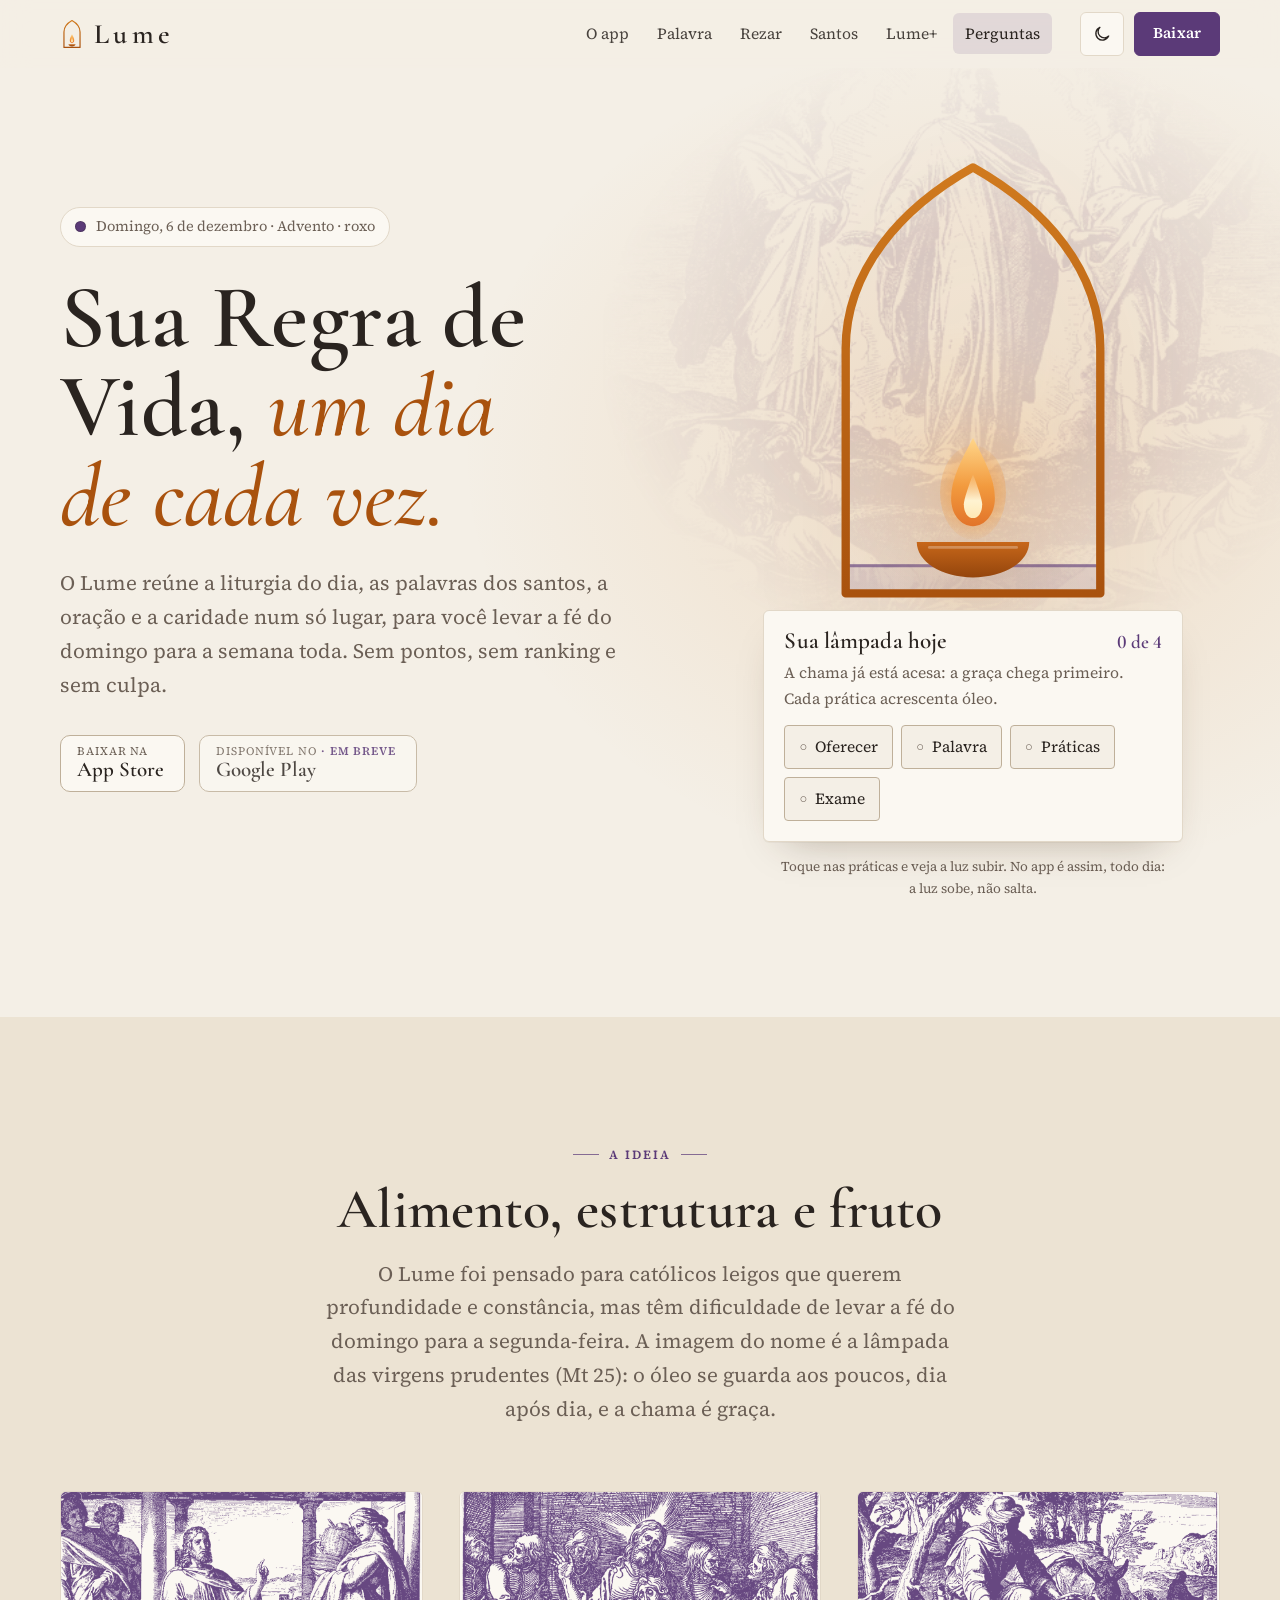
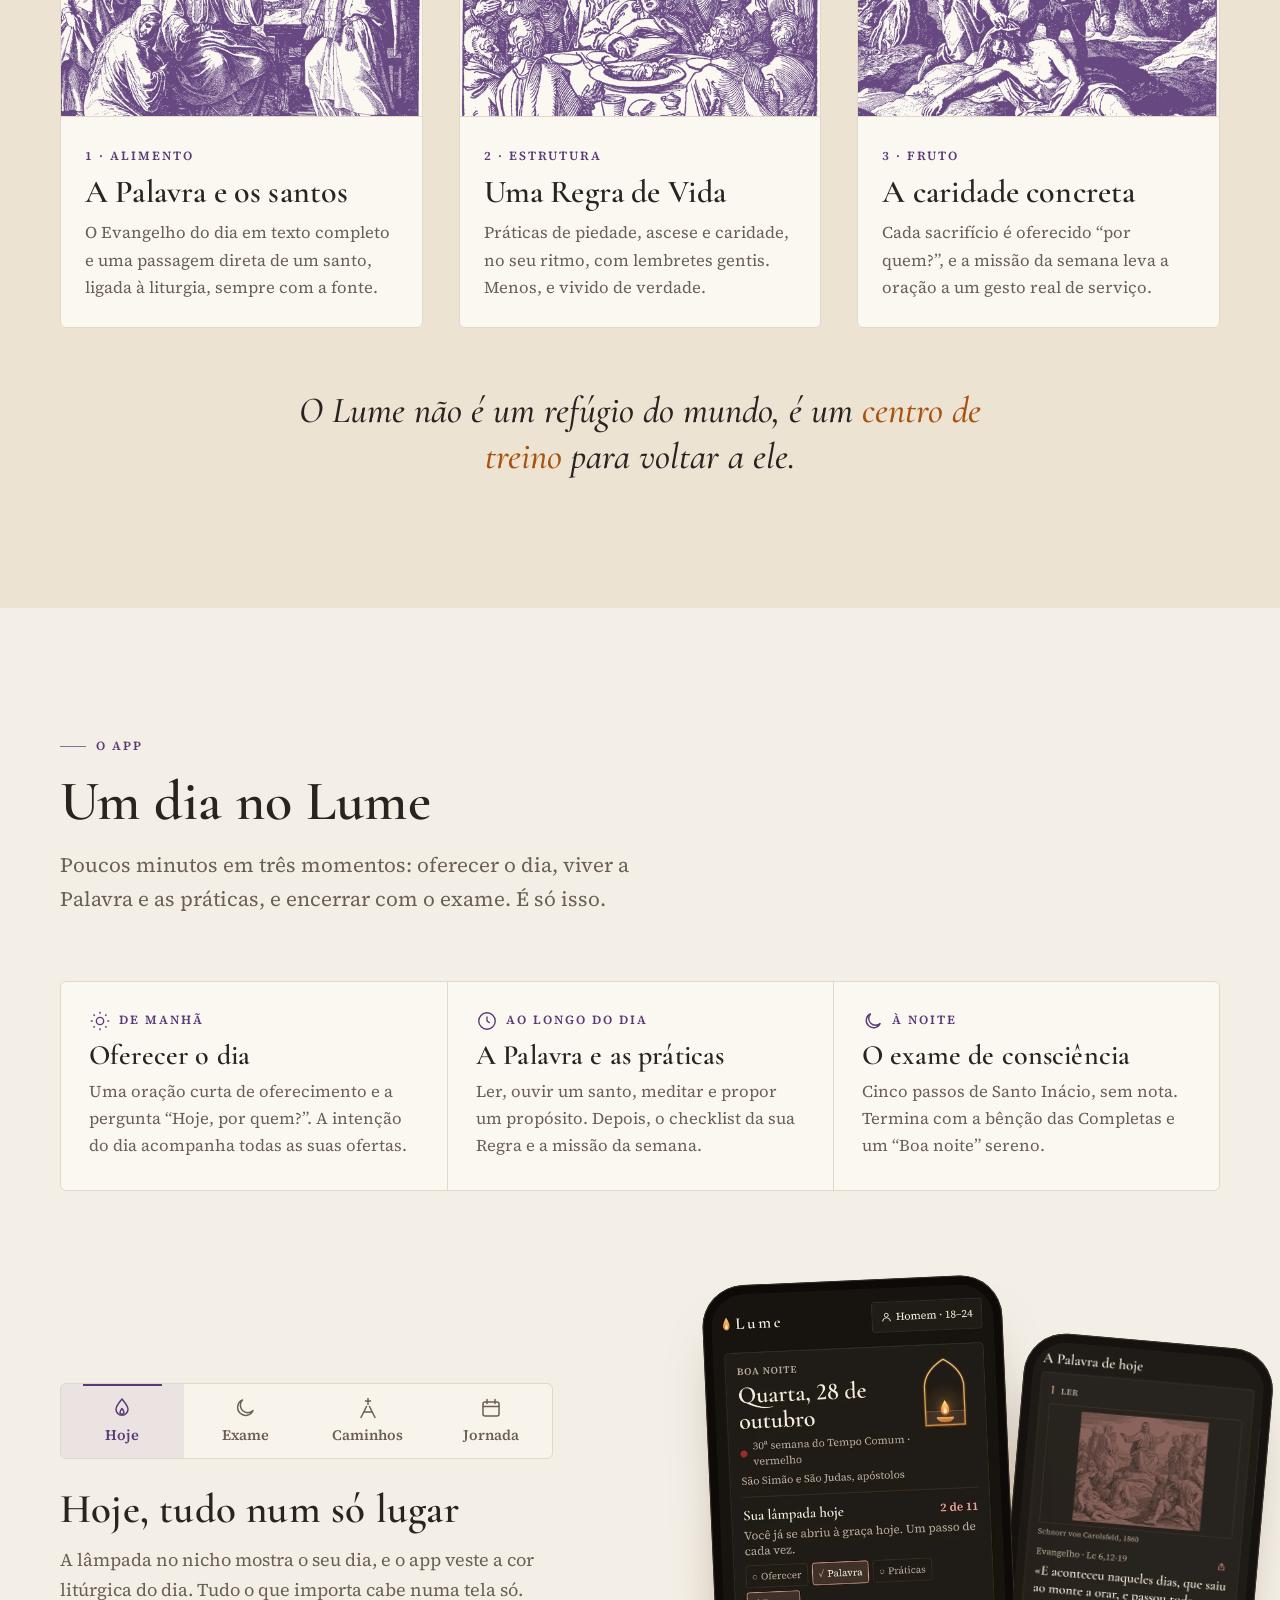
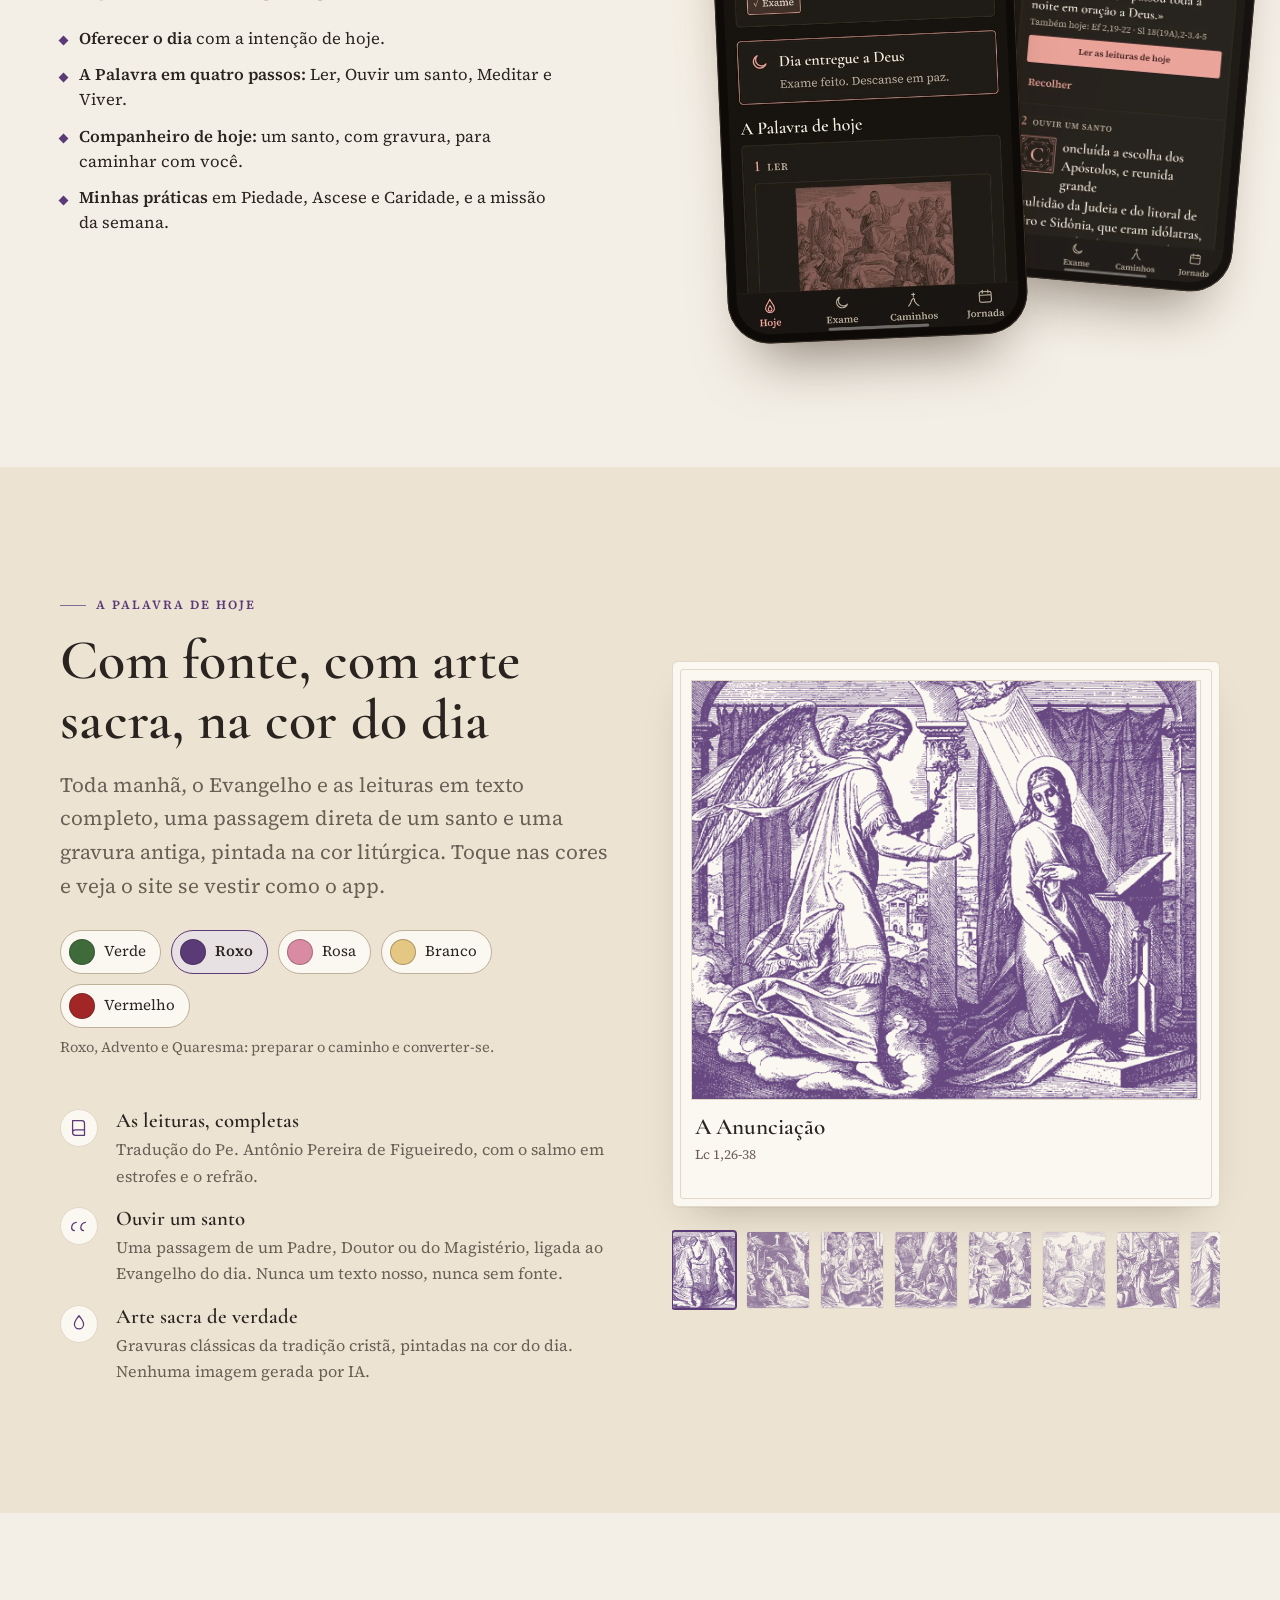
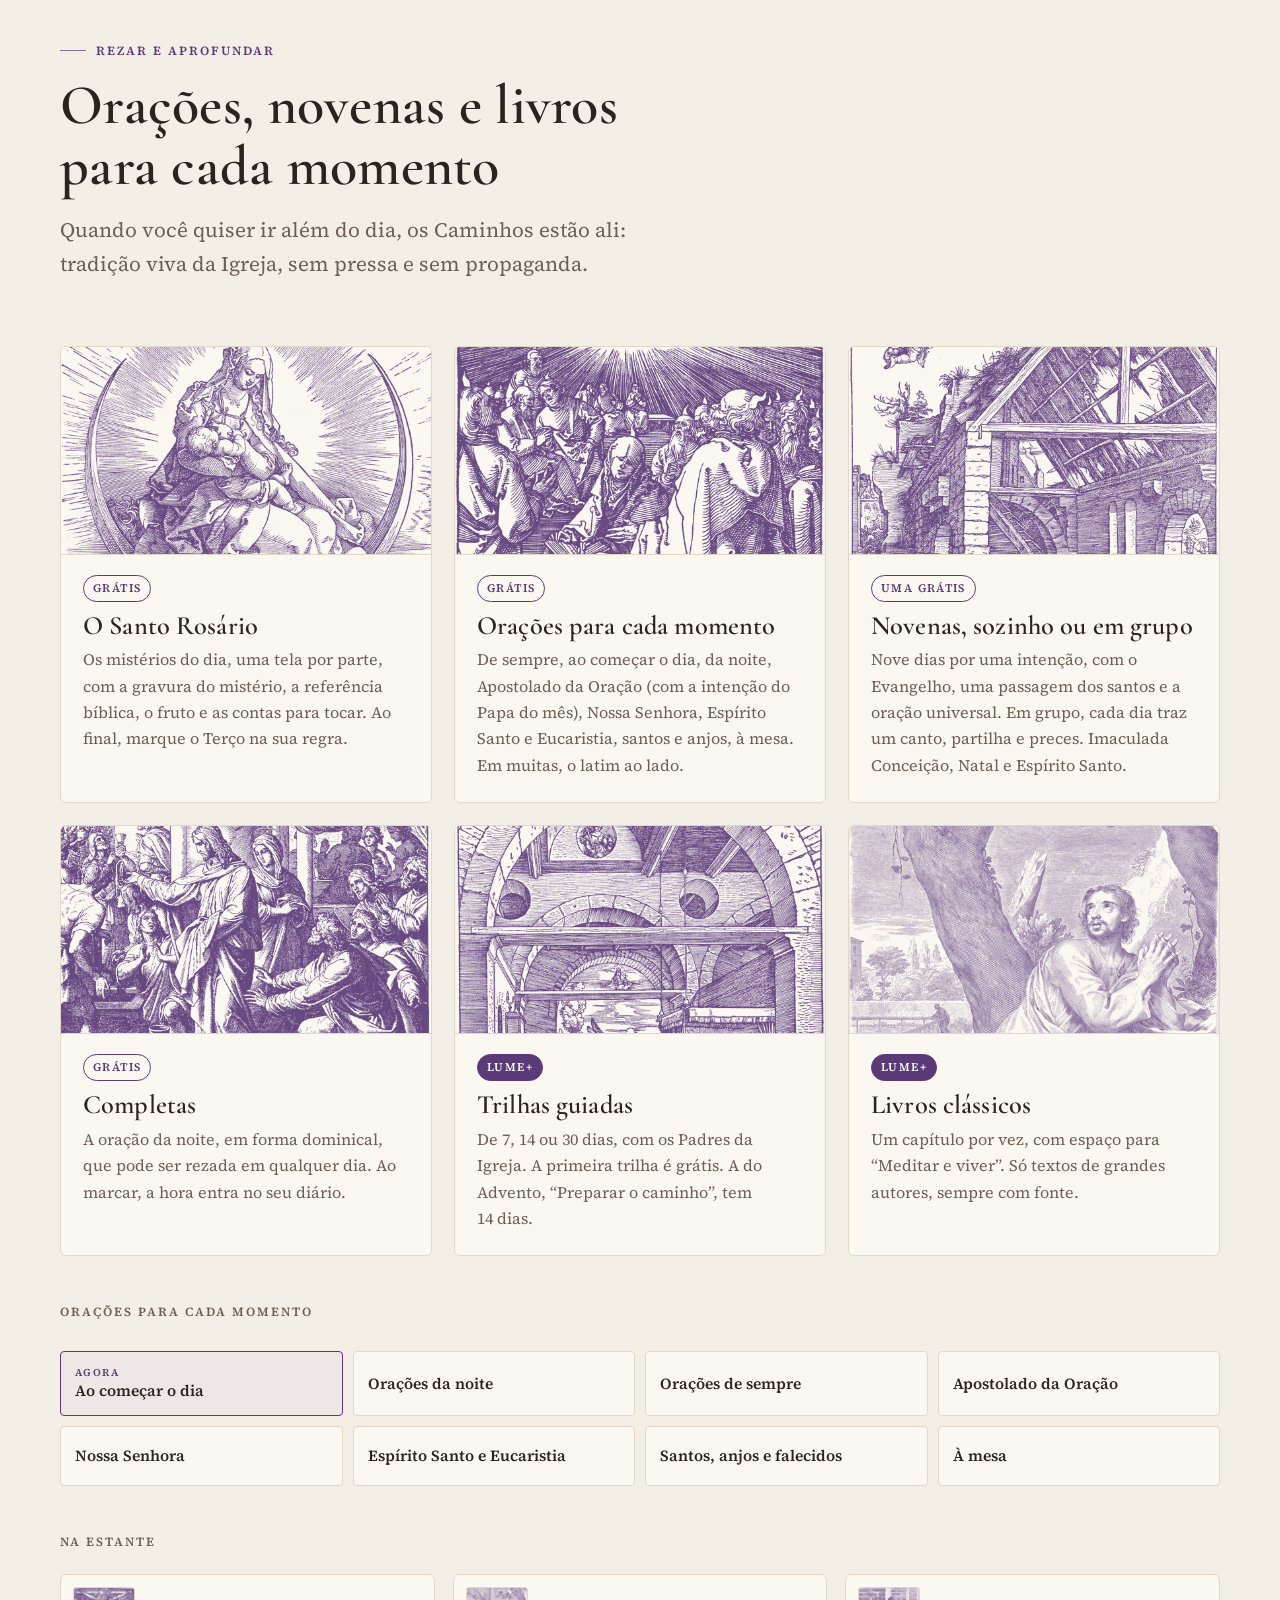
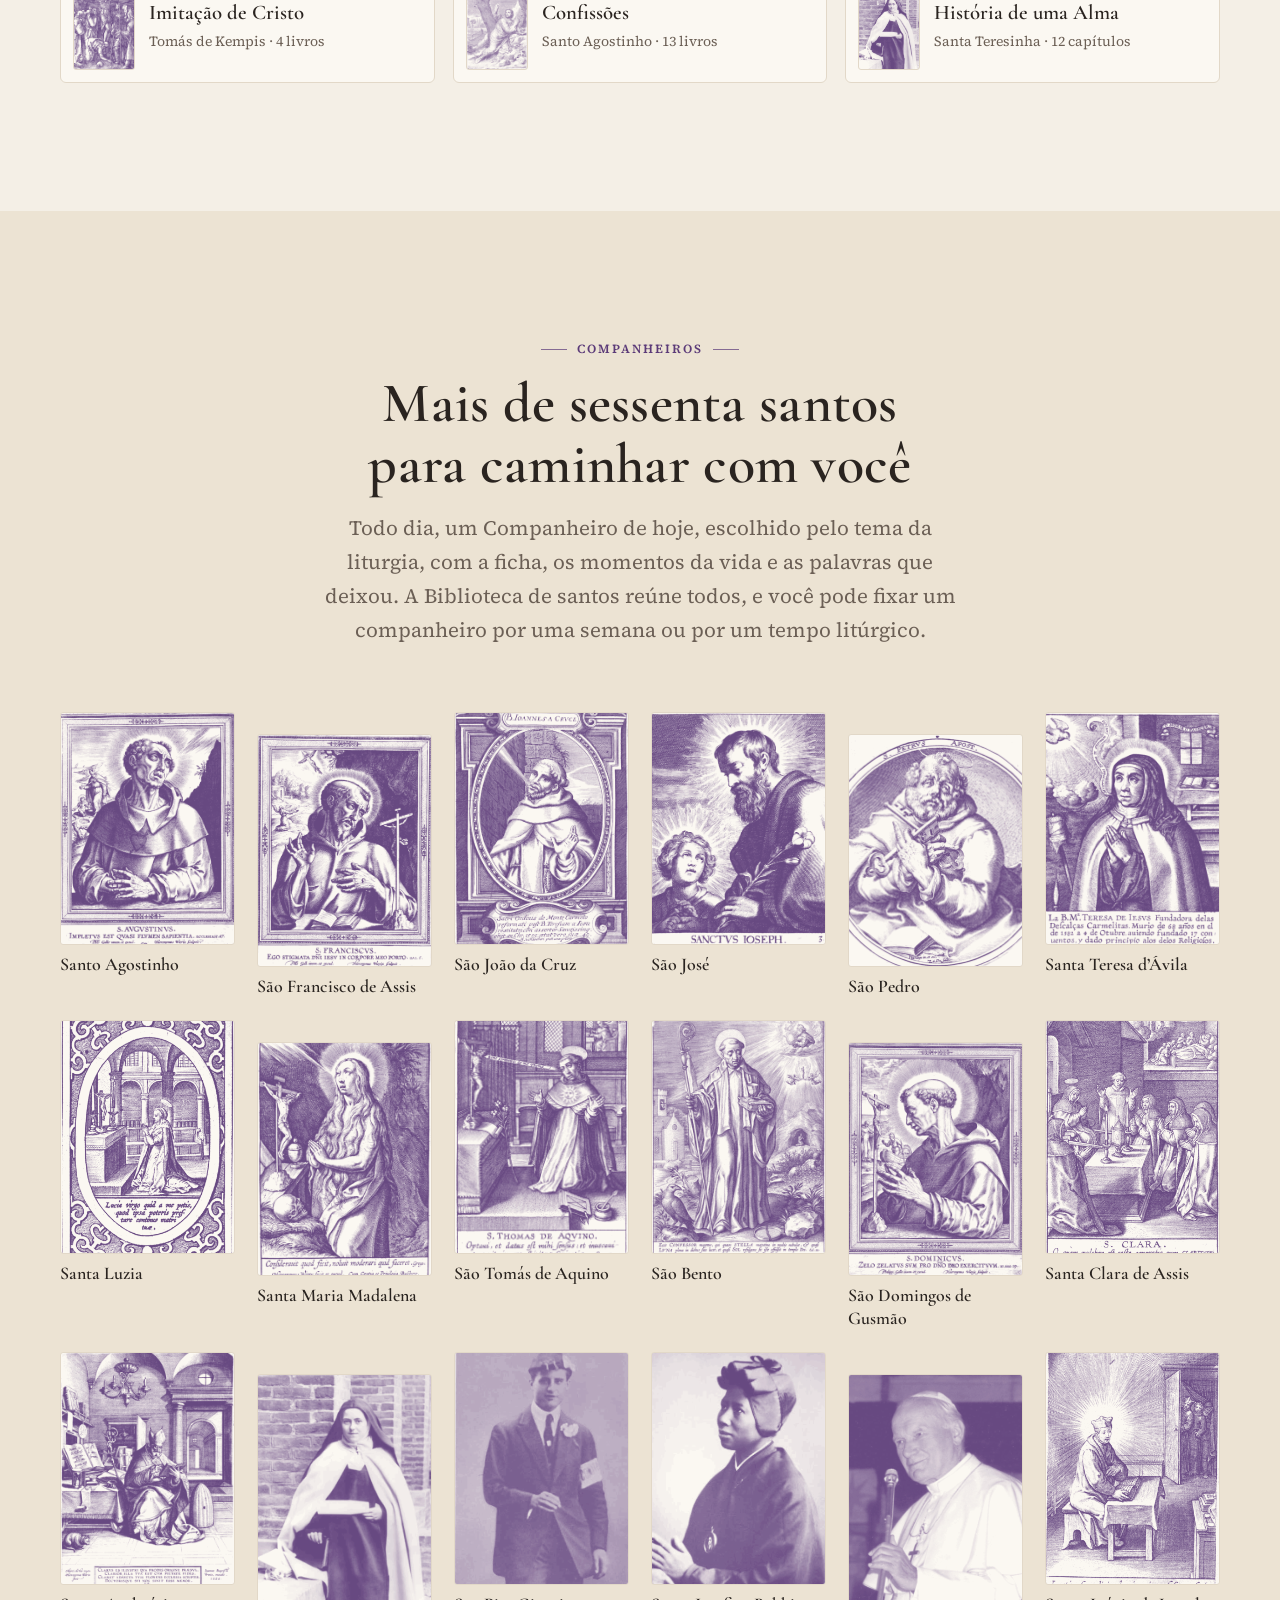
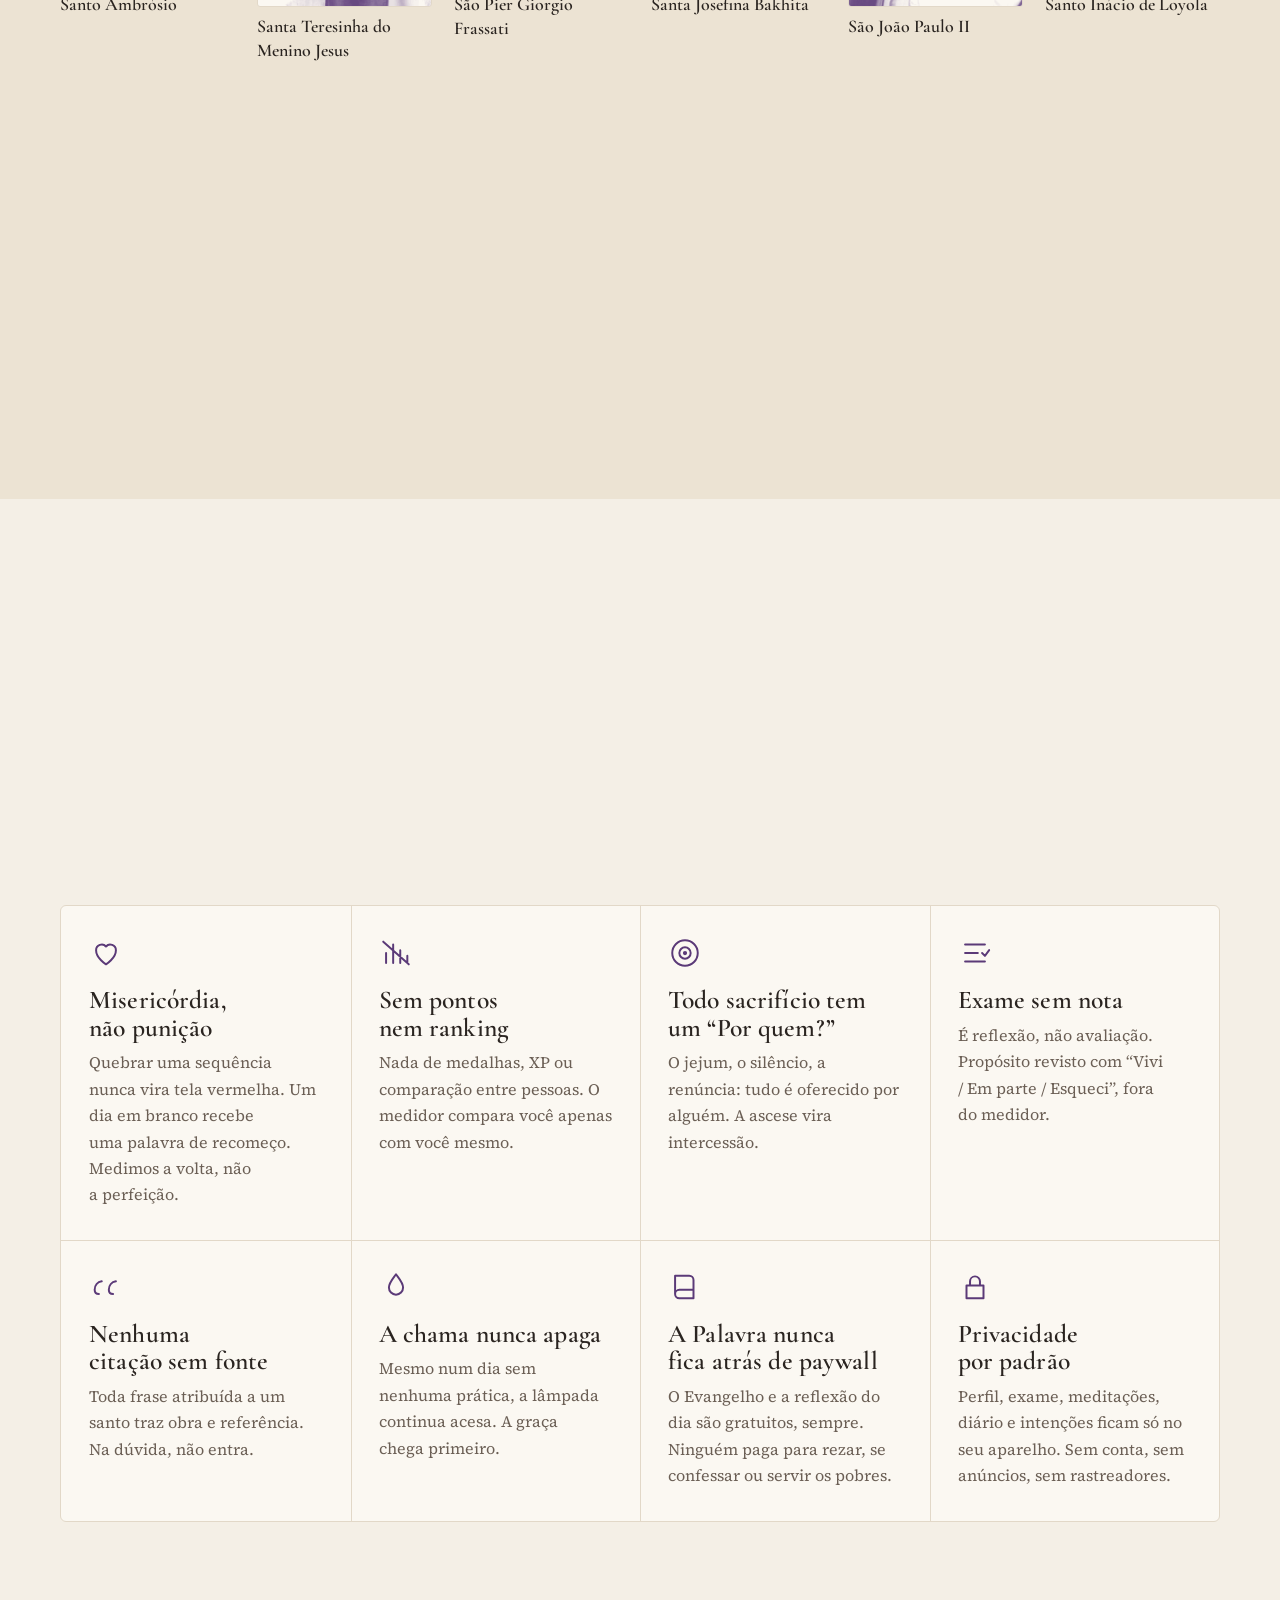
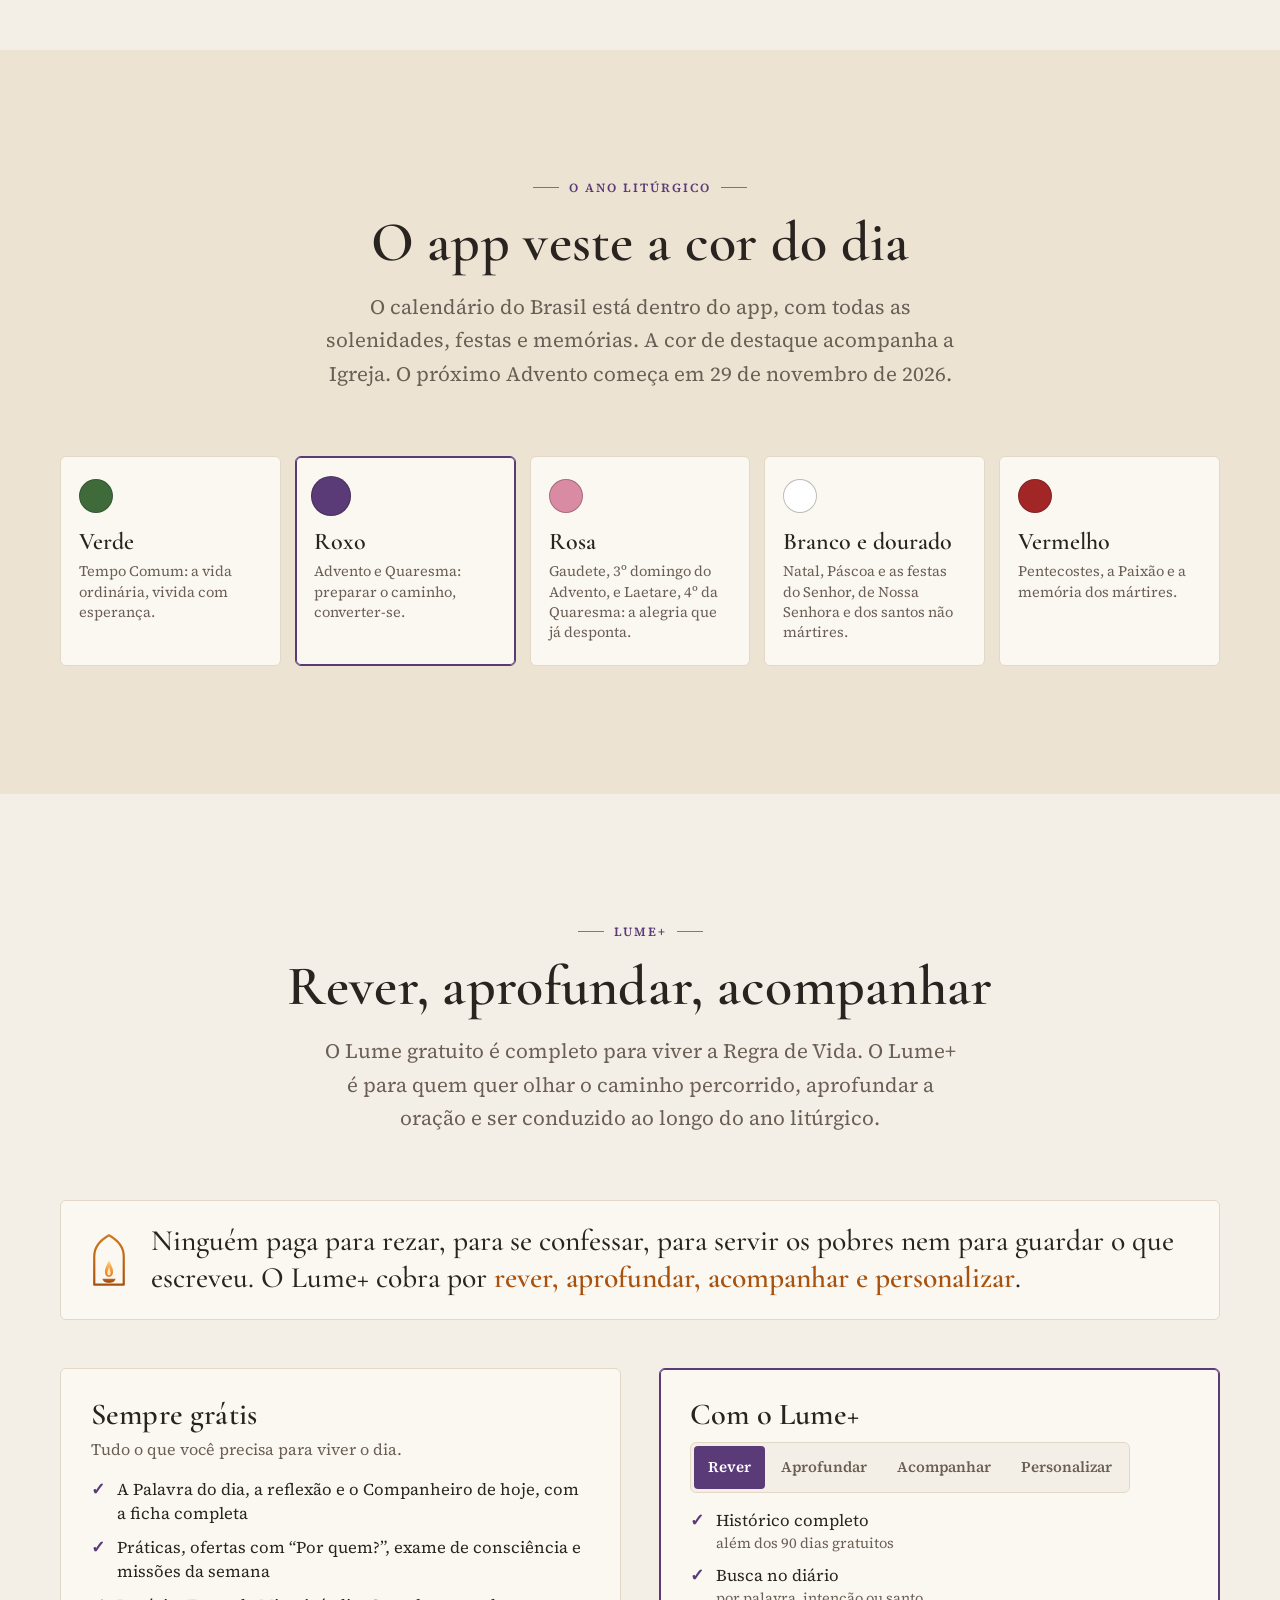
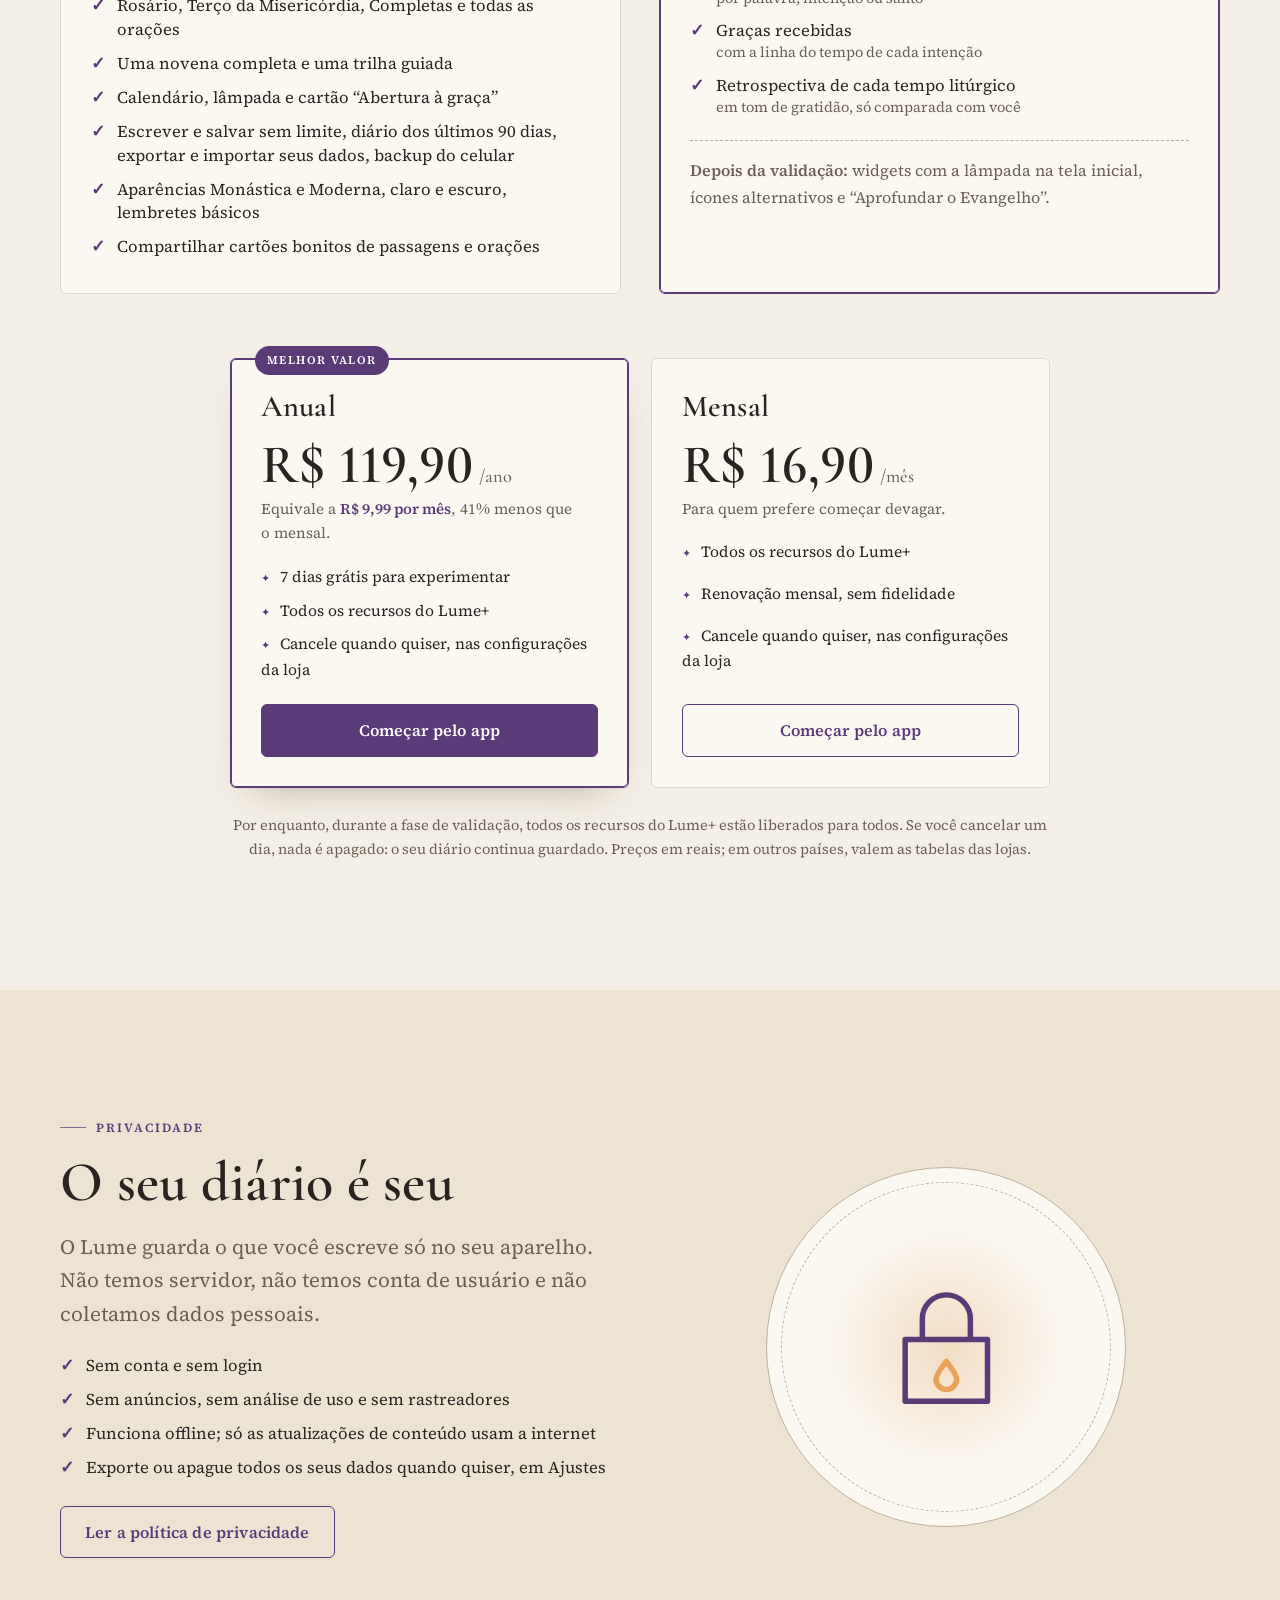
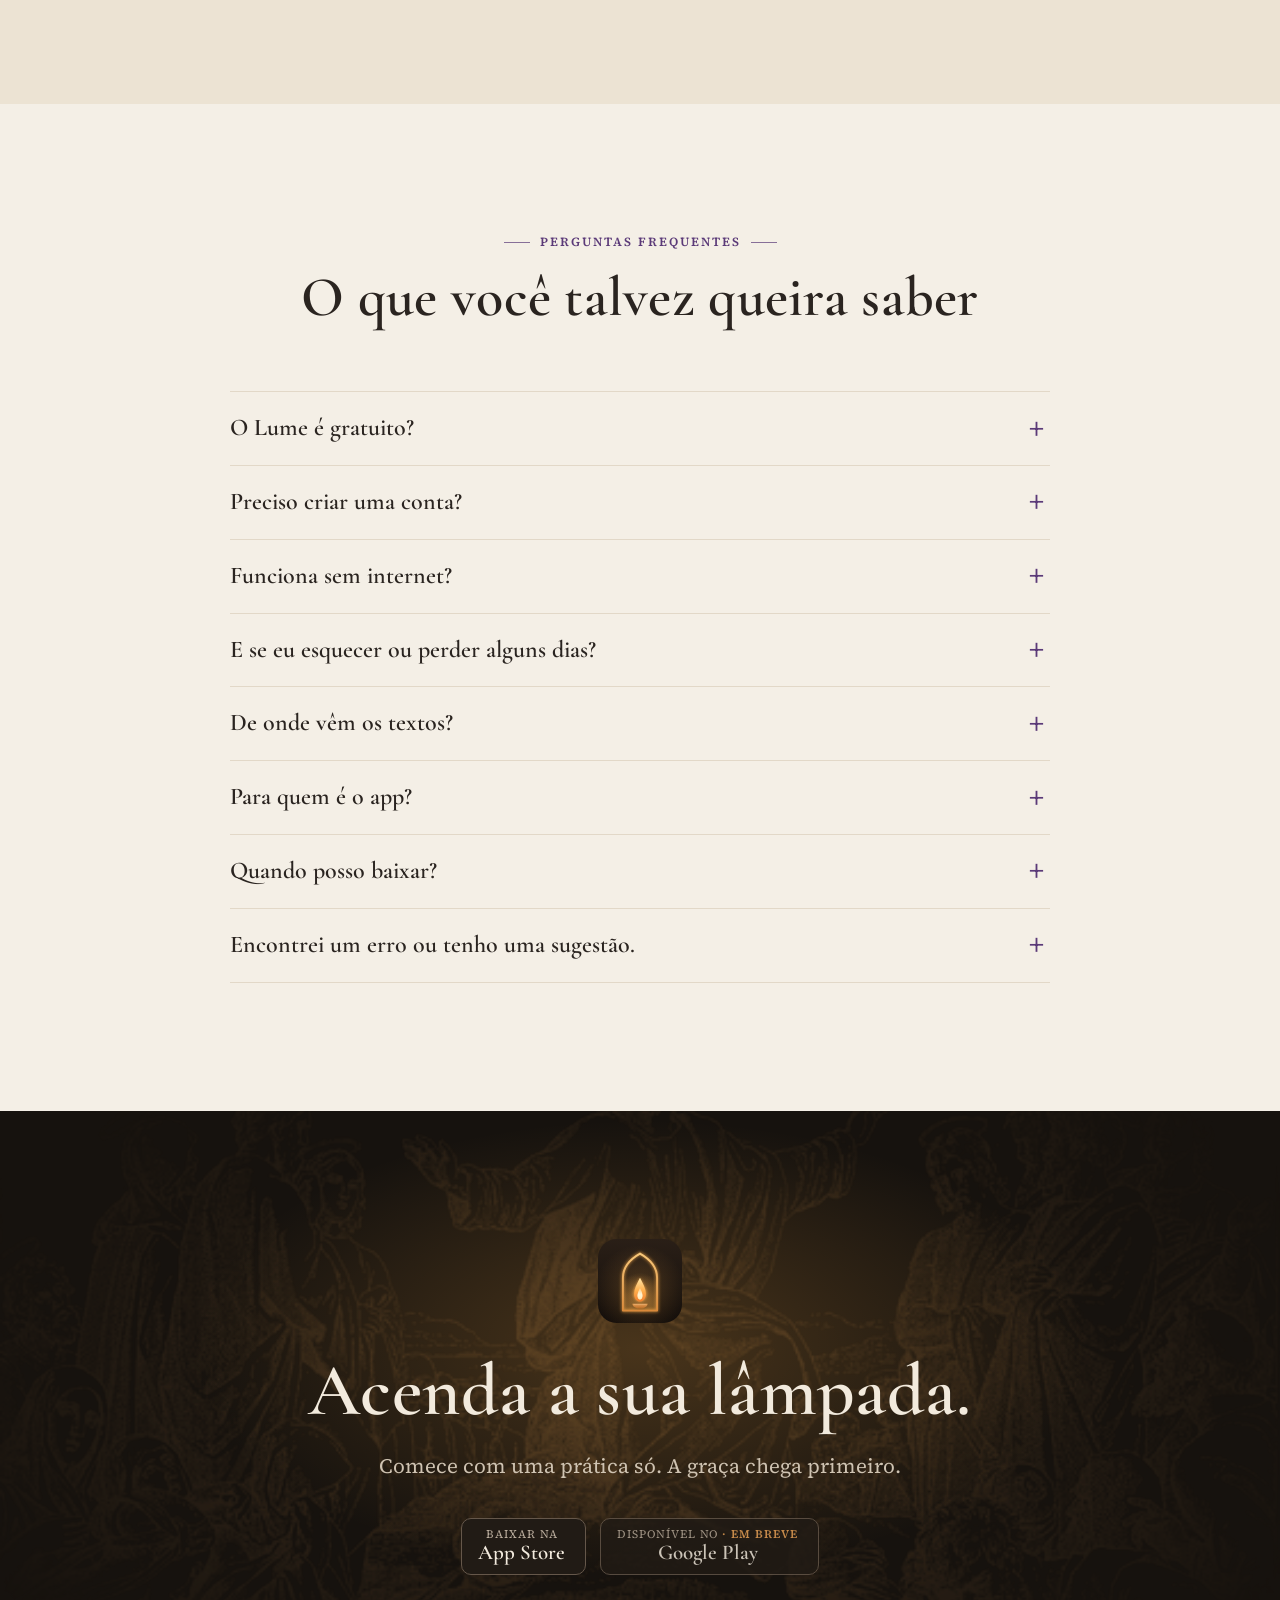
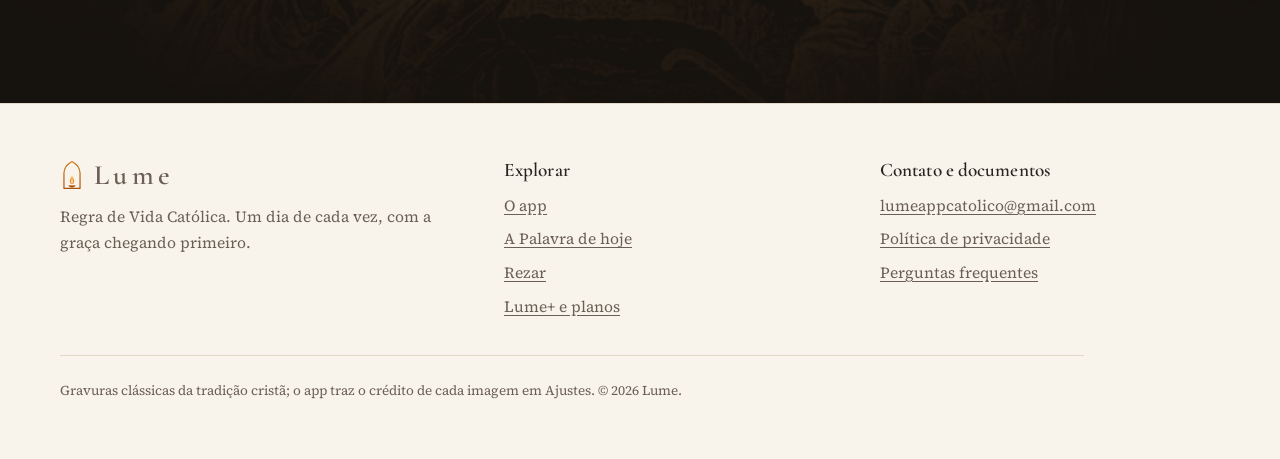
==== commit 0e49d2b9: "Site: endereços canônicos do repositório lume-site Co-Authored-By: Claude Sonnet 5.5 <noreply@anthro" ====
--- a/index.html
+++ b/index.html
@@ -8,13 +8,13 @@
 <meta name="theme-color" content="#F4EFE6" media="(prefers-color-scheme: light)">
 <meta name="theme-color" content="#16120E" media="(prefers-color-scheme: dark)">
 <meta name="color-scheme" content="light dark">
-<link rel="canonical" href="https://meiemordem-ui.github.io/lume-privacidade/">
+<link rel="canonical" href="https://meiemordem-ui.github.io/lume-site/">
 <meta property="og:type" content="website">
 <meta property="og:locale" content="pt_BR">
 <meta property="og:title" content="Lume - Regra de Vida Católica">
 <meta property="og:description" content="Liturgia do dia, palavras dos santos, oração e caridade num só lugar. Sem pontos, sem ranking e sem culpa.">
-<meta property="og:image" content="https://meiemordem-ui.github.io/lume-privacidade/img/og.jpg">
-<meta property="og:url" content="https://meiemordem-ui.github.io/lume-privacidade/">
+<meta property="og:image" content="https://meiemordem-ui.github.io/lume-site/img/og.jpg">
+<meta property="og:url" content="https://meiemordem-ui.github.io/lume-site/">
 <meta name="twitter:card" content="summary_large_image">
 <link rel="icon" href="favicon.png" type="image/png">
 <link rel="apple-touch-icon" href="apple-touch-icon.png">
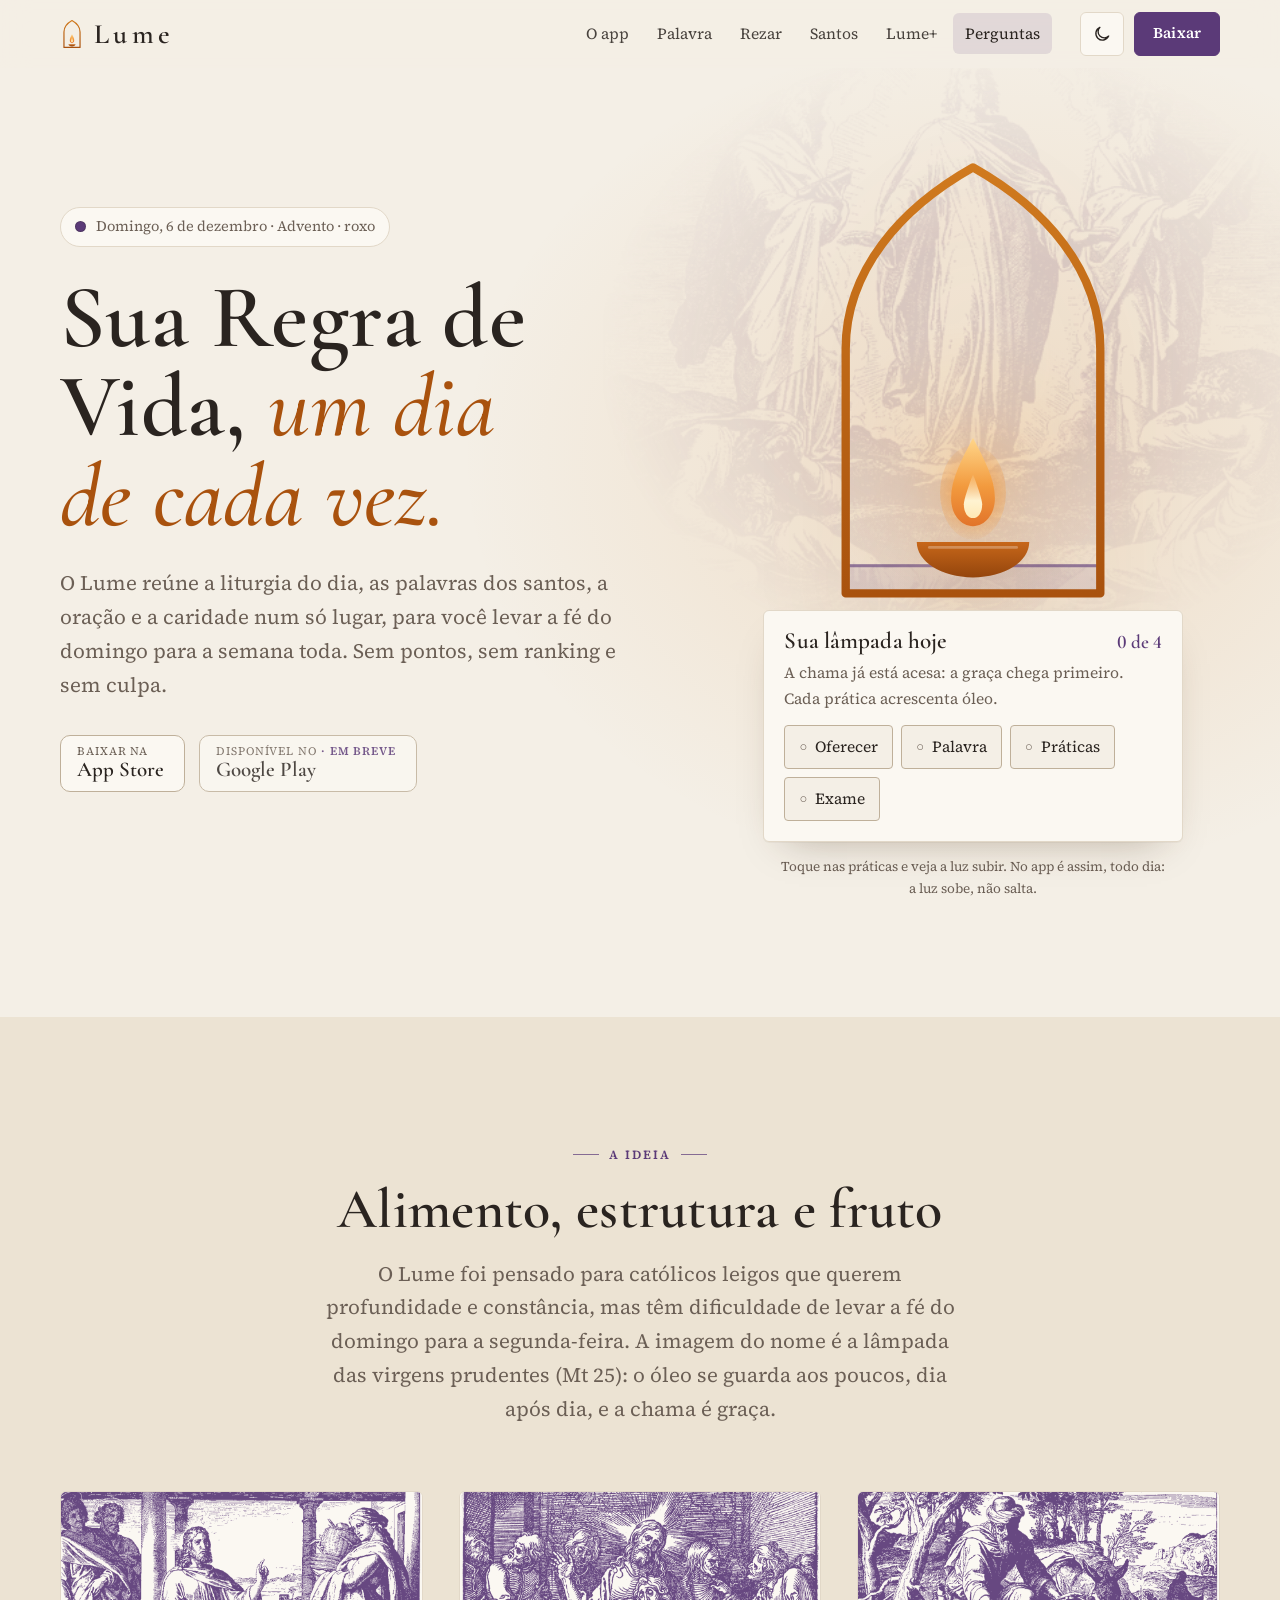
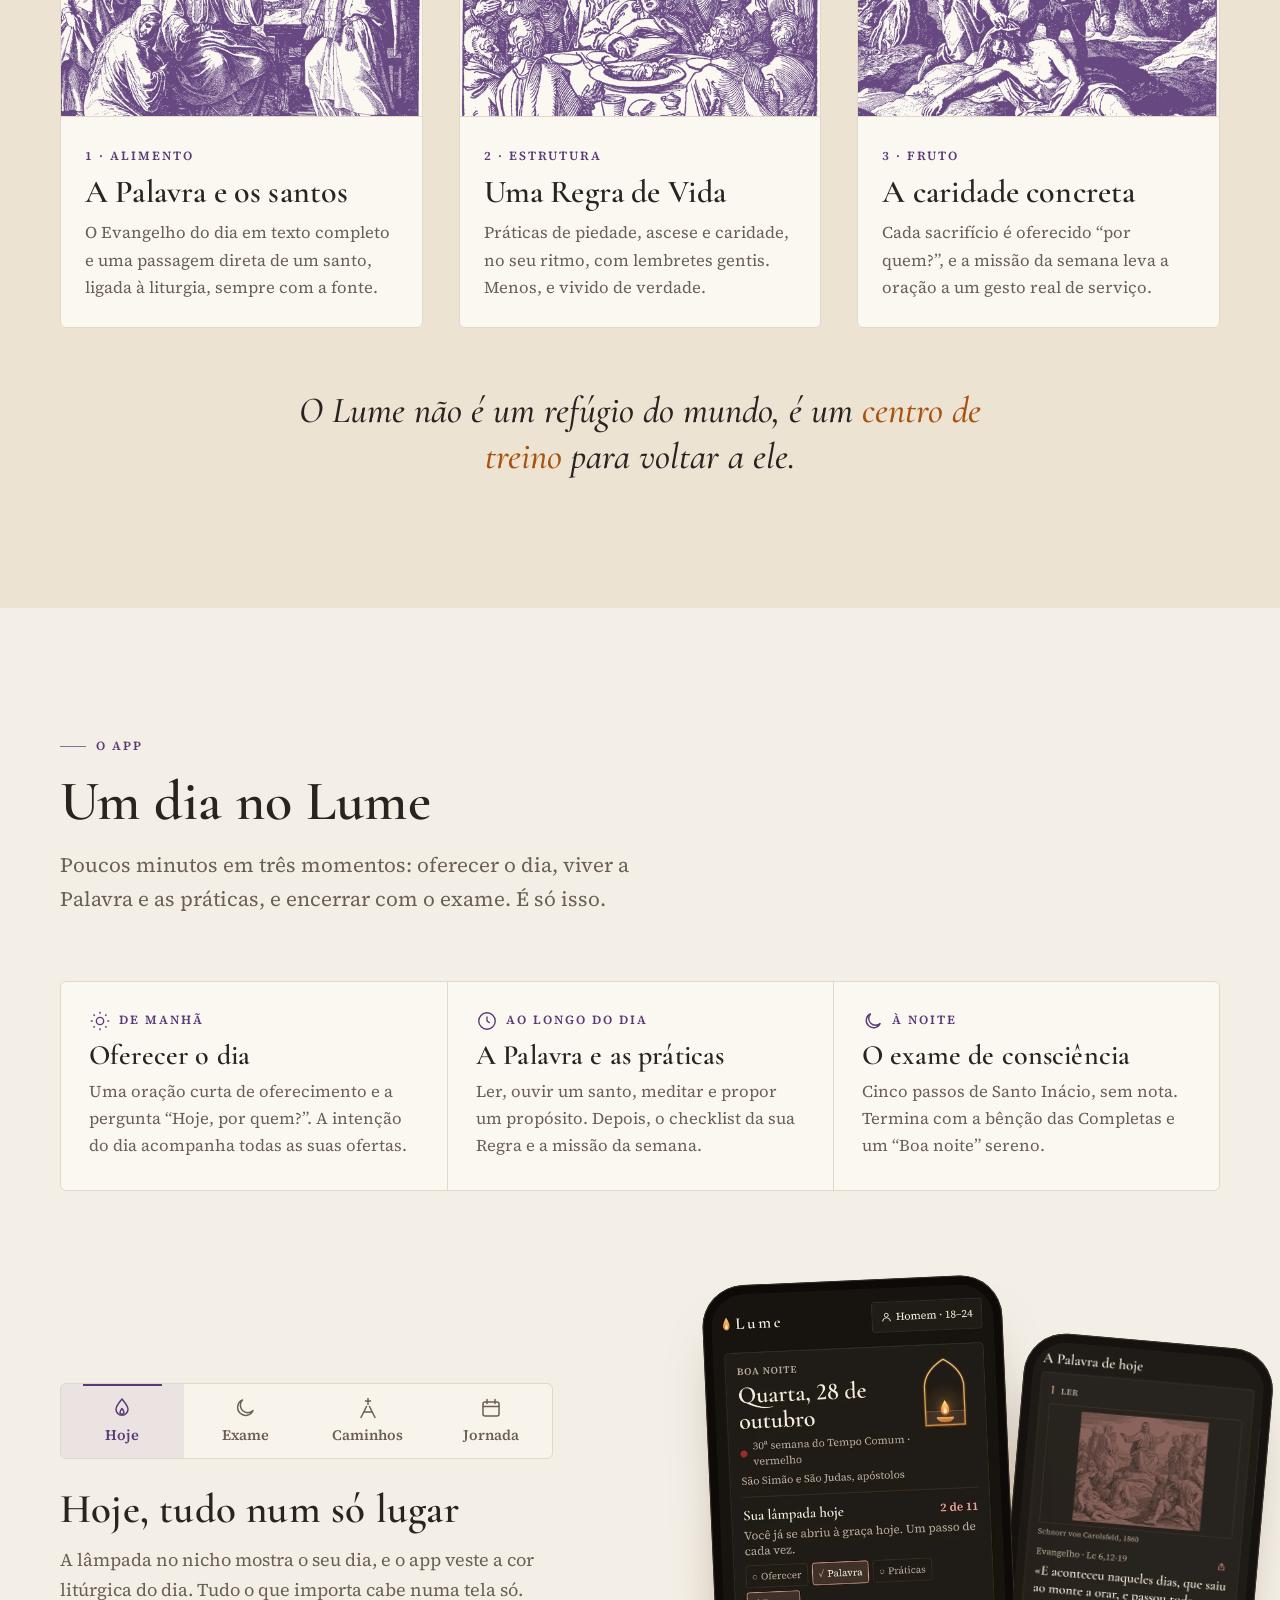
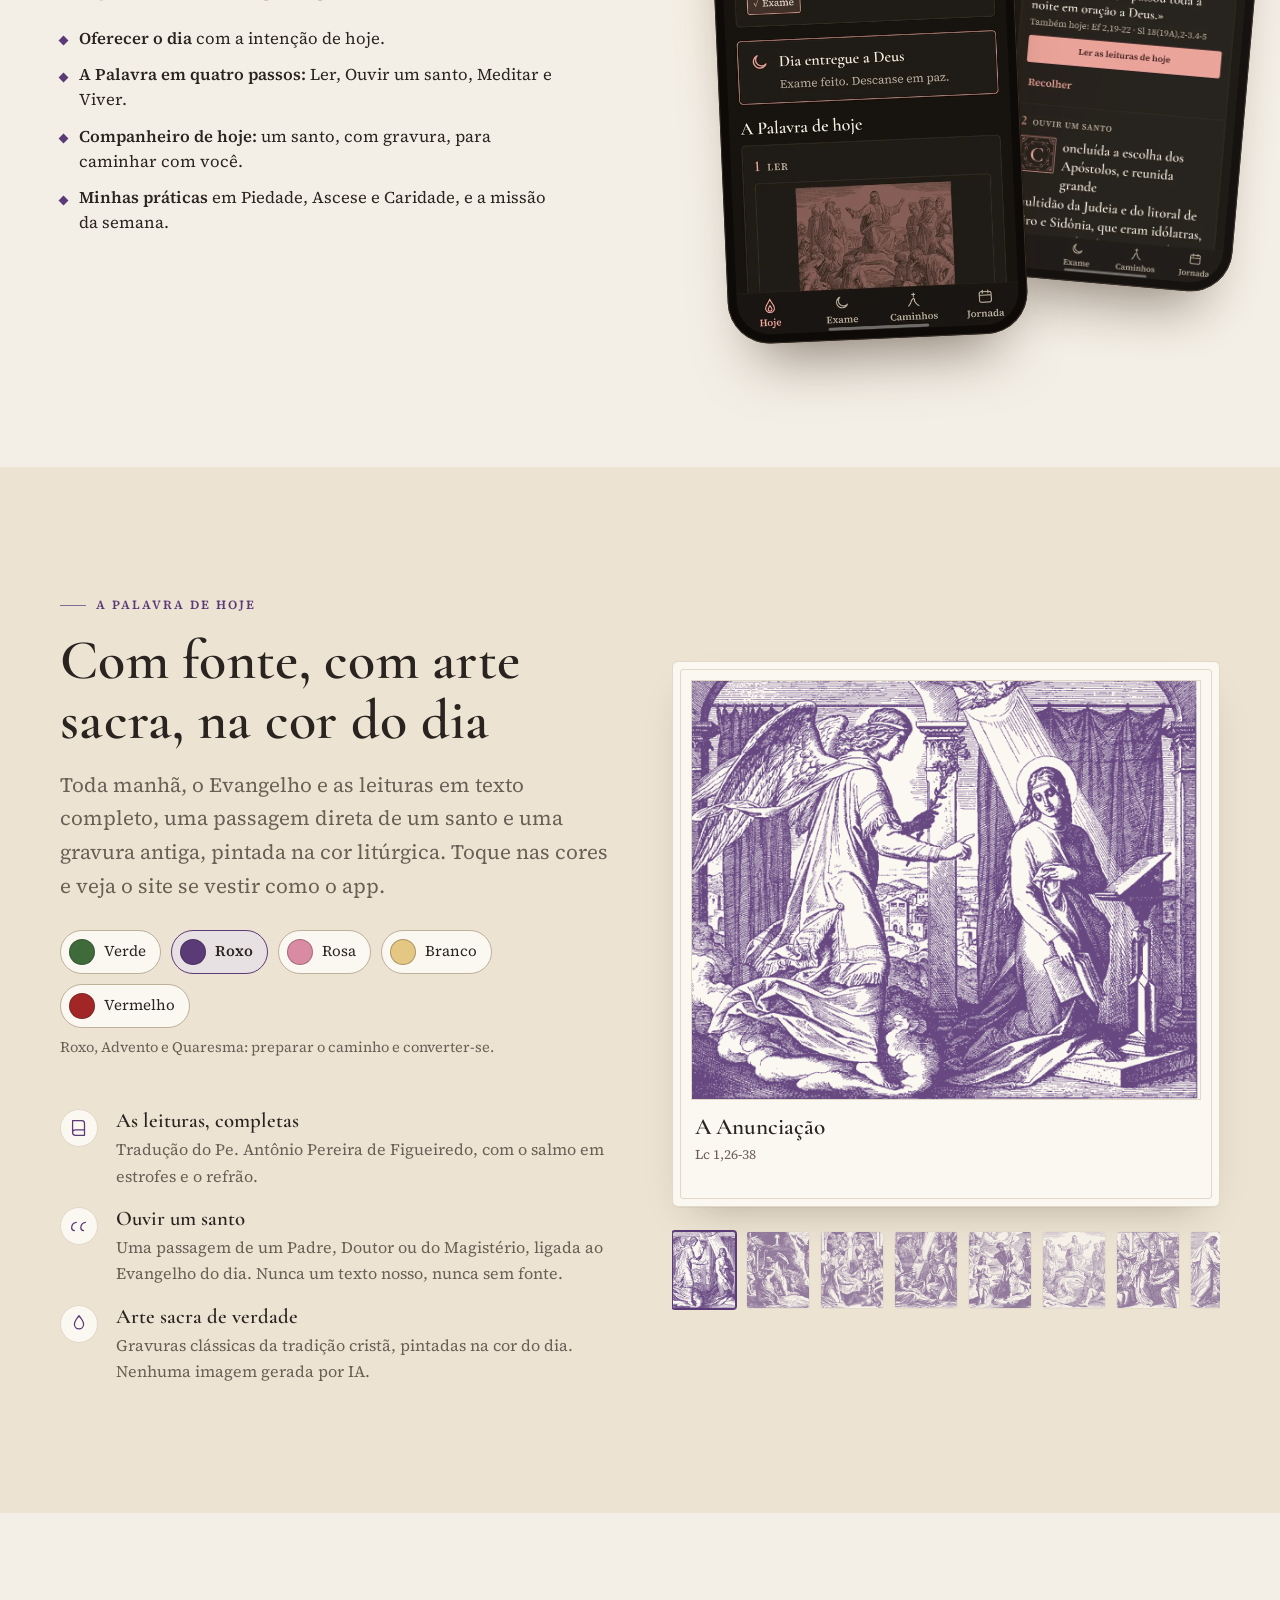
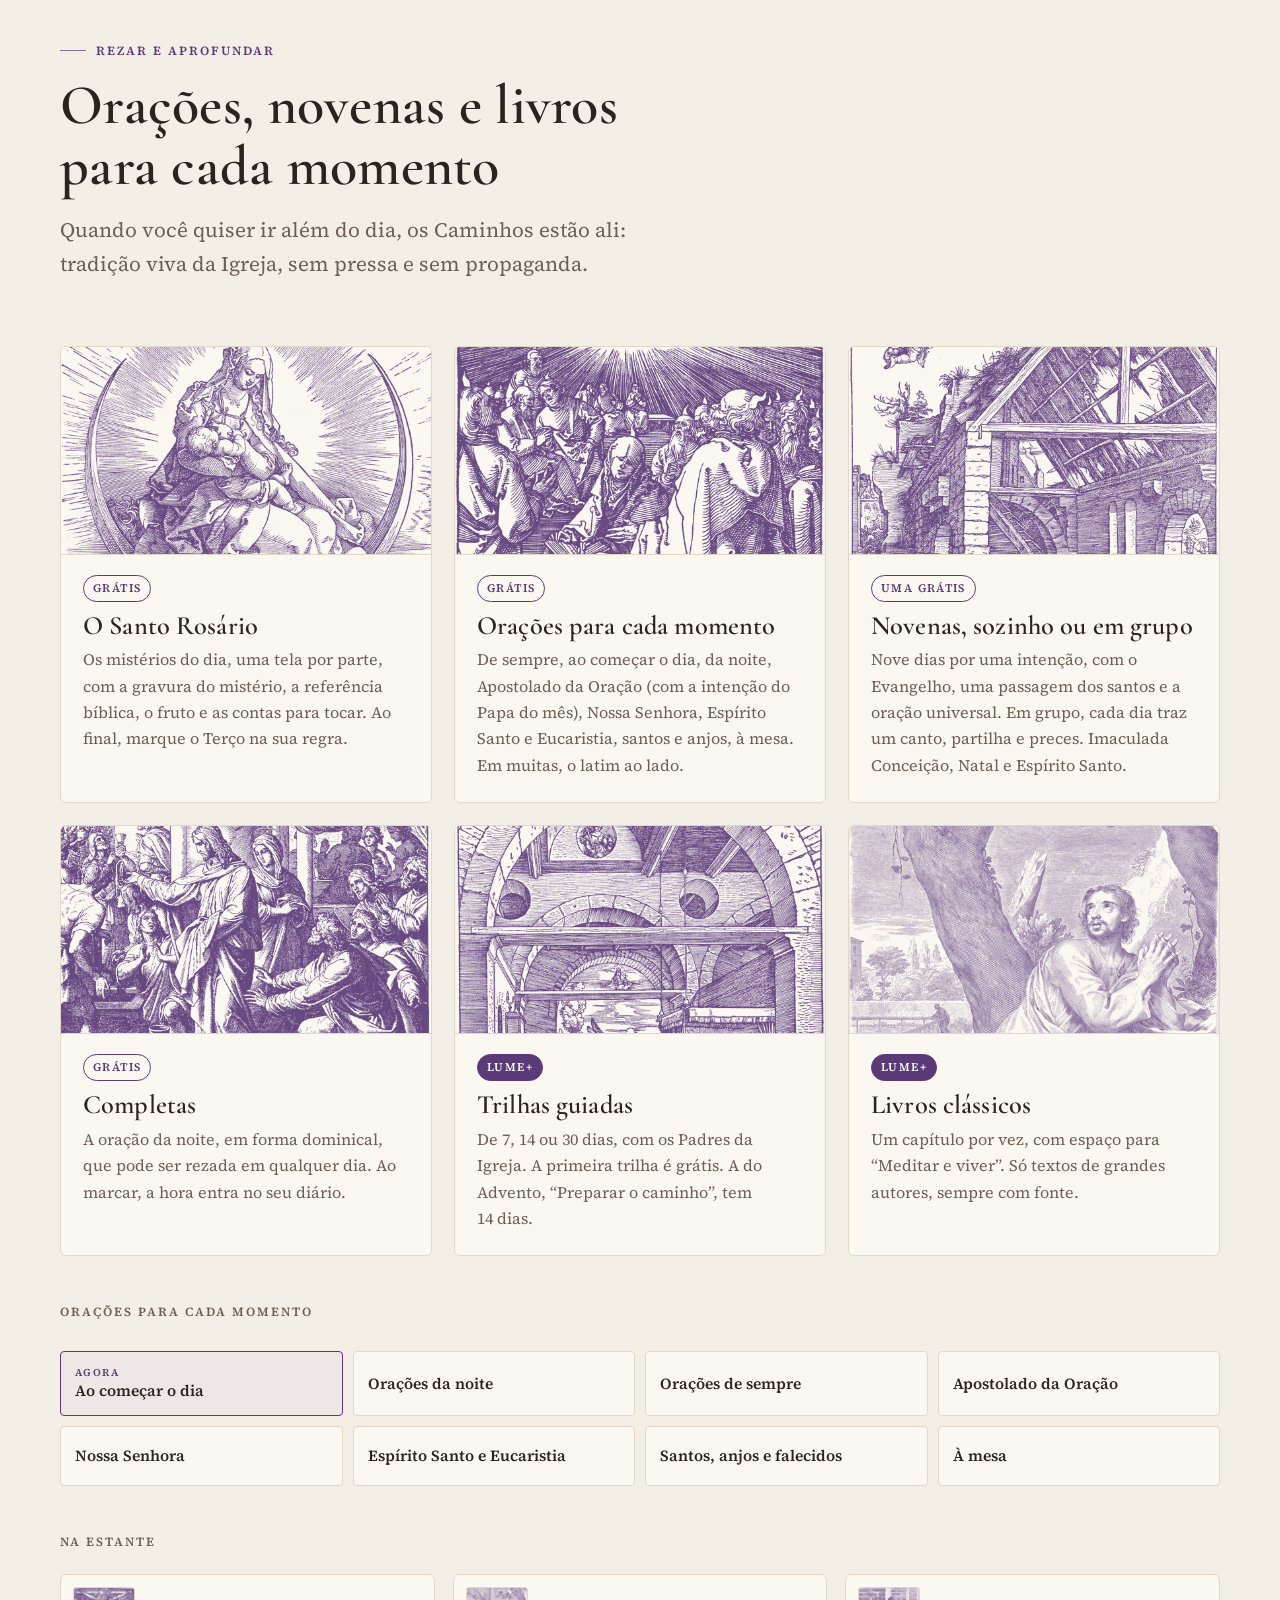
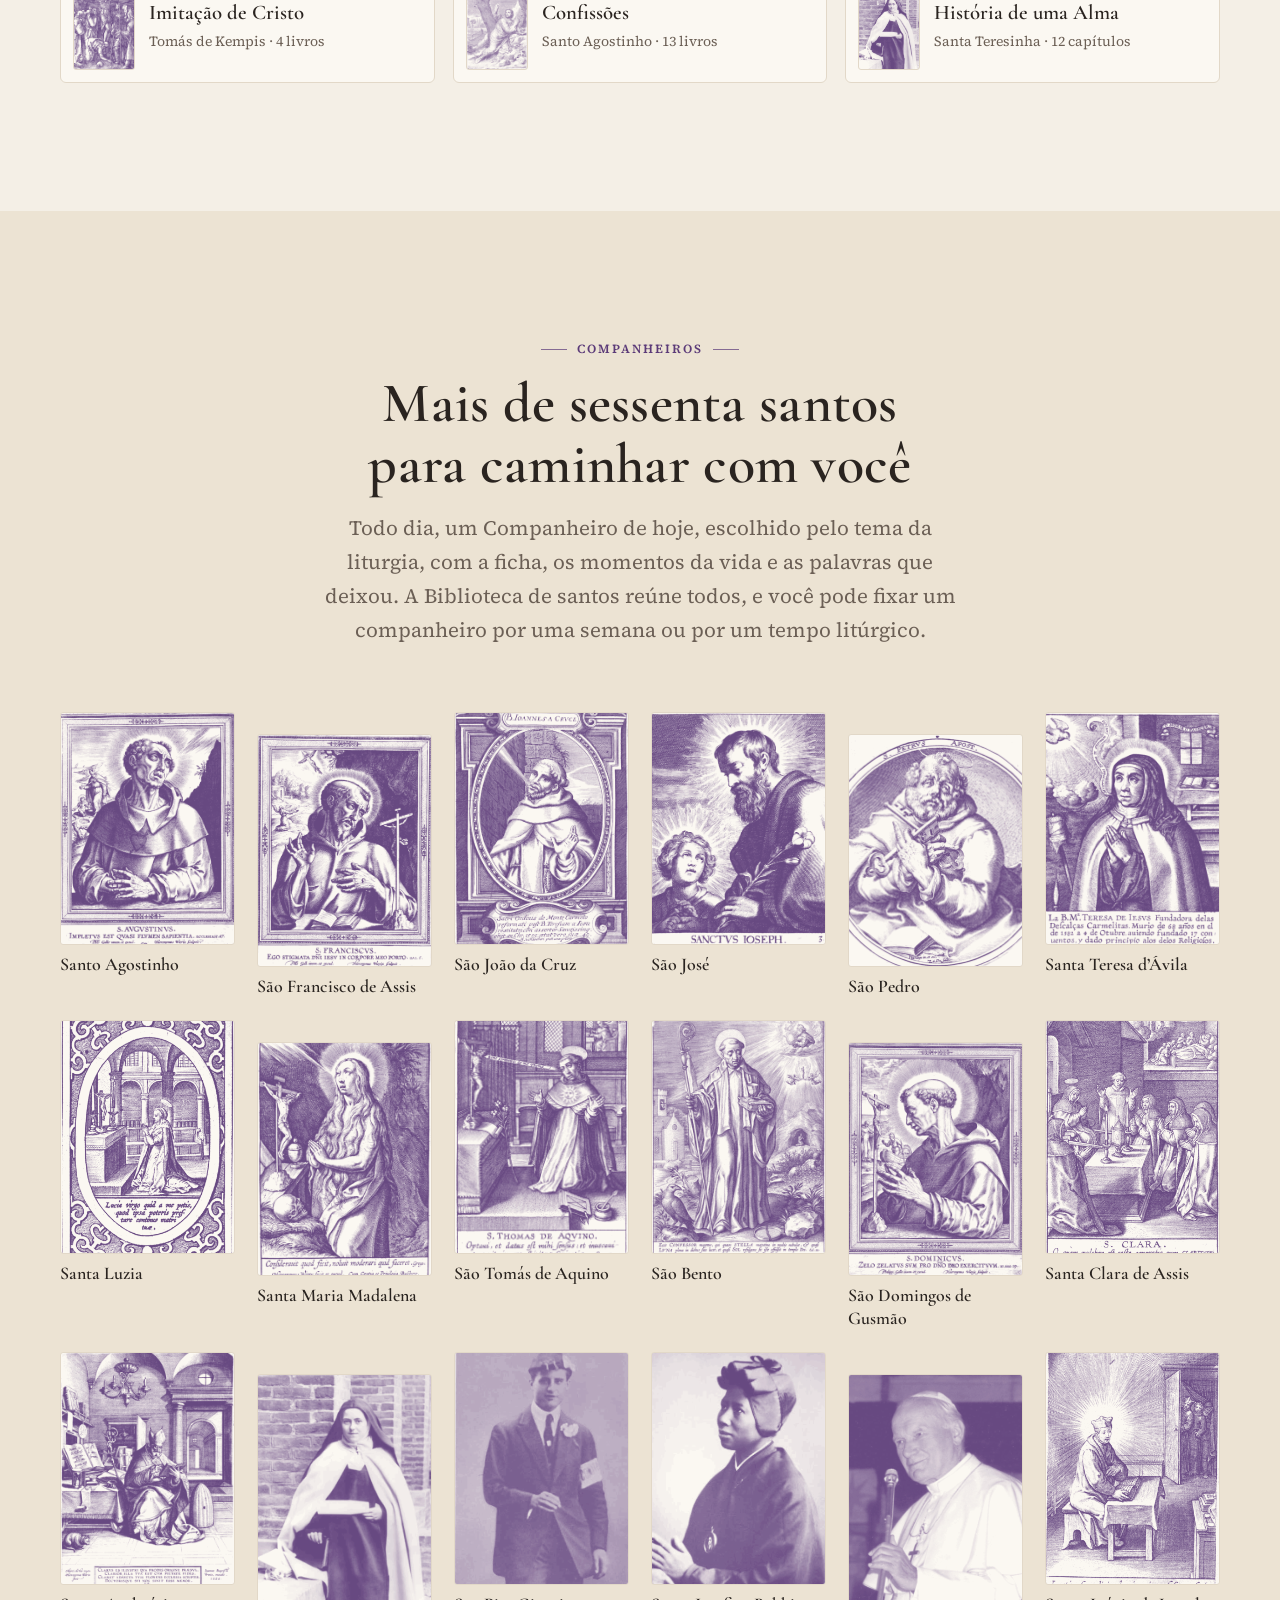
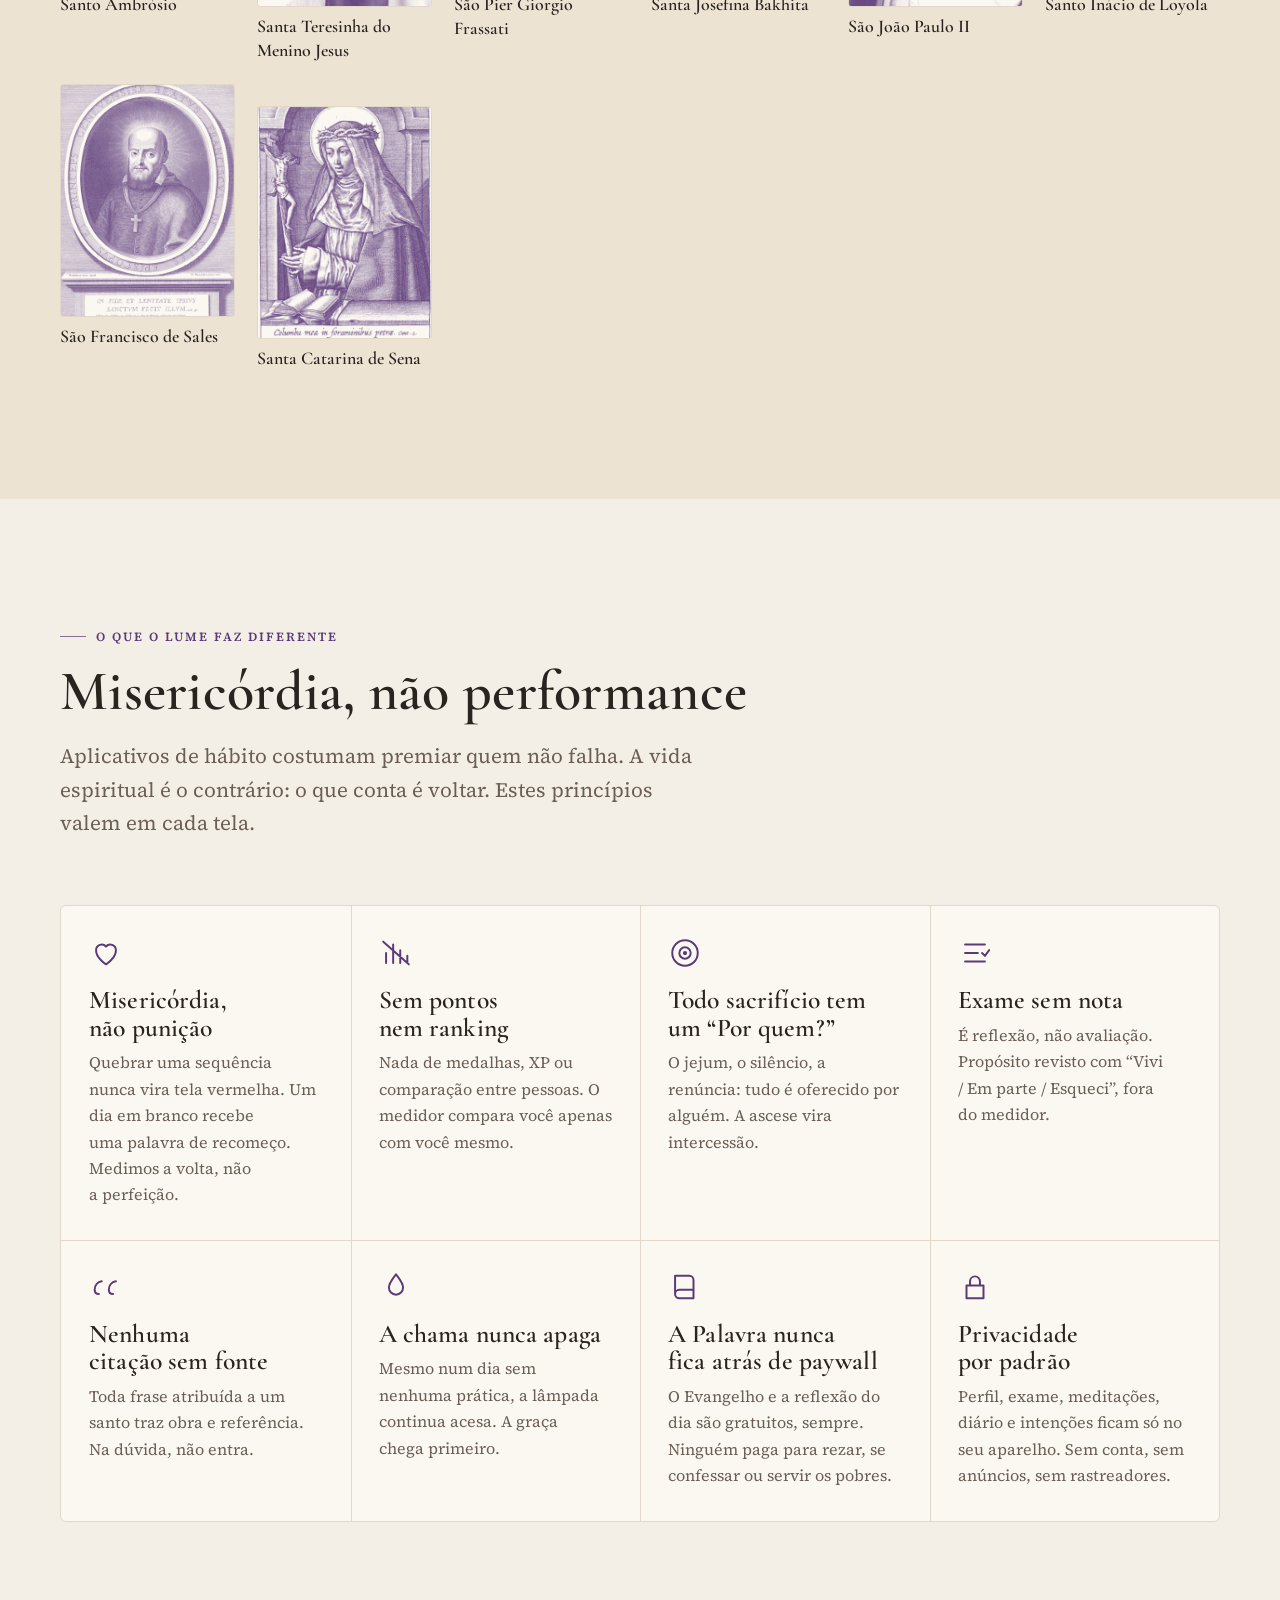
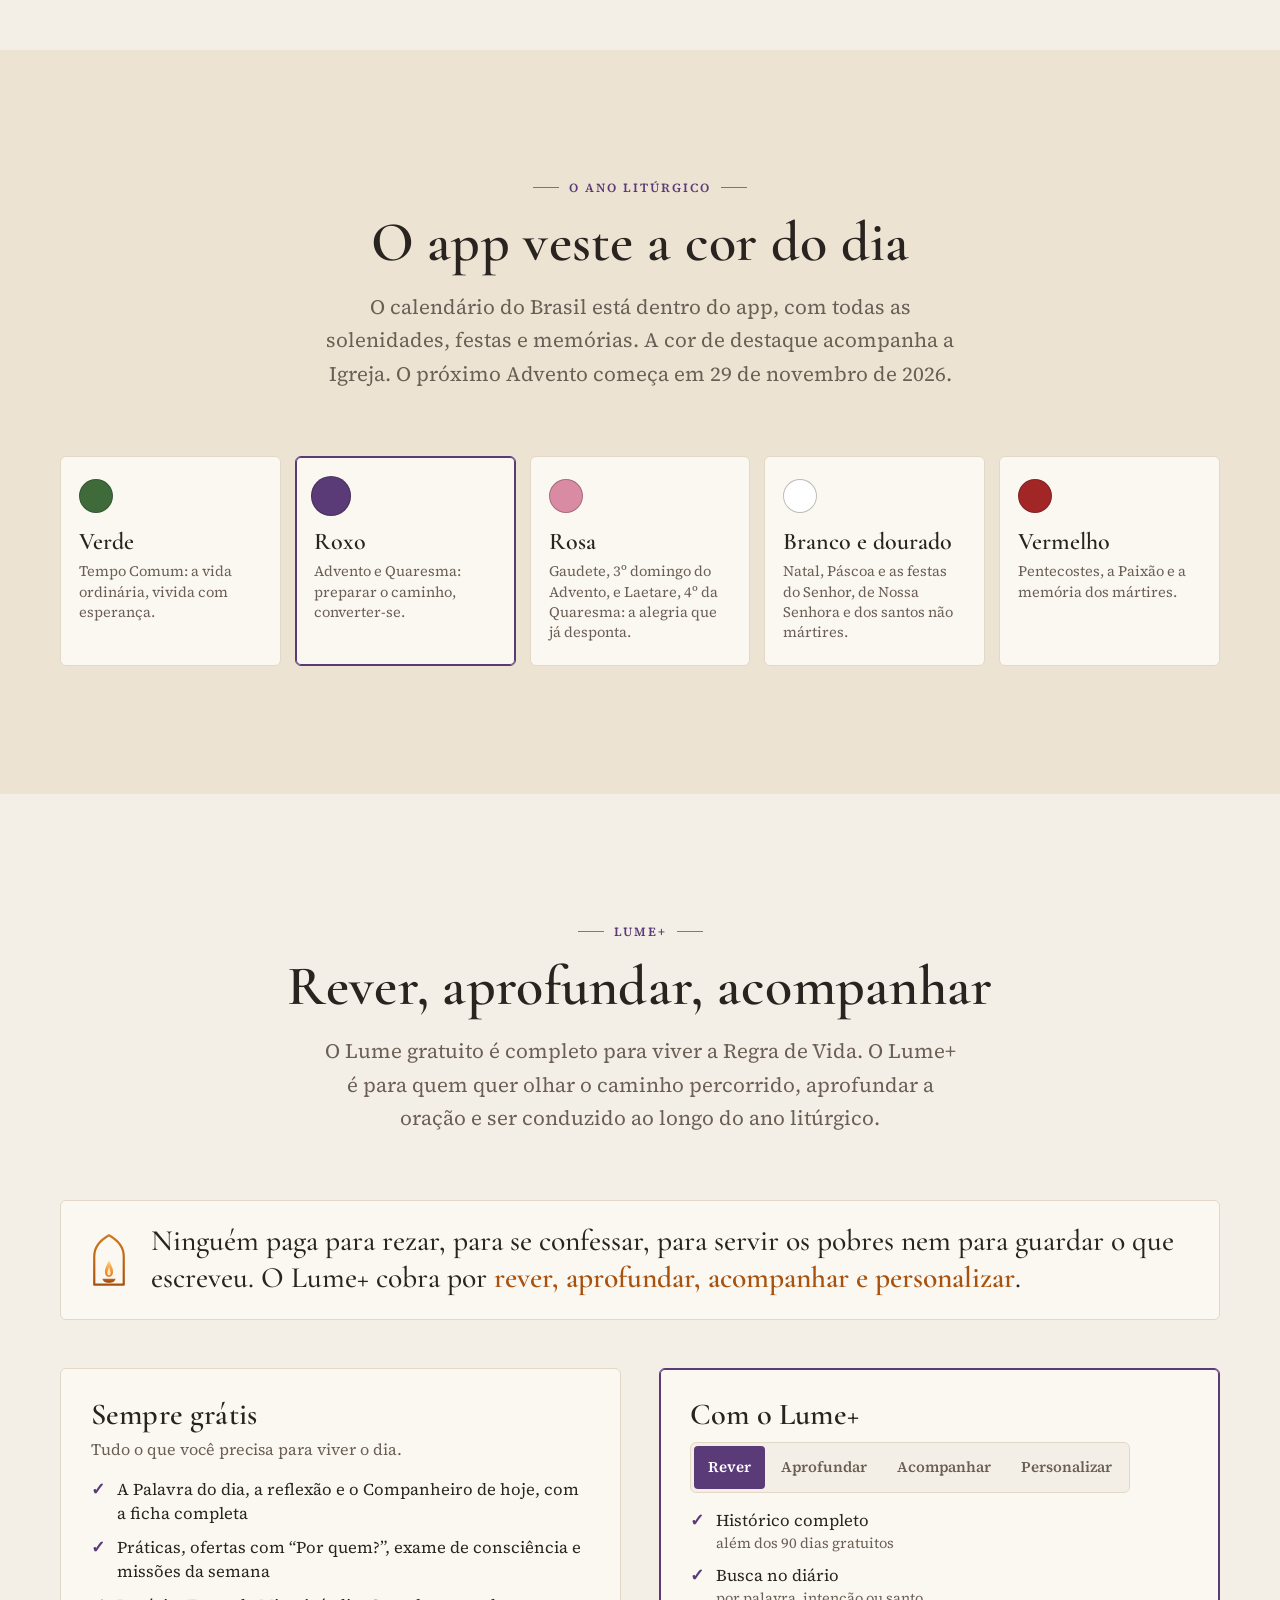
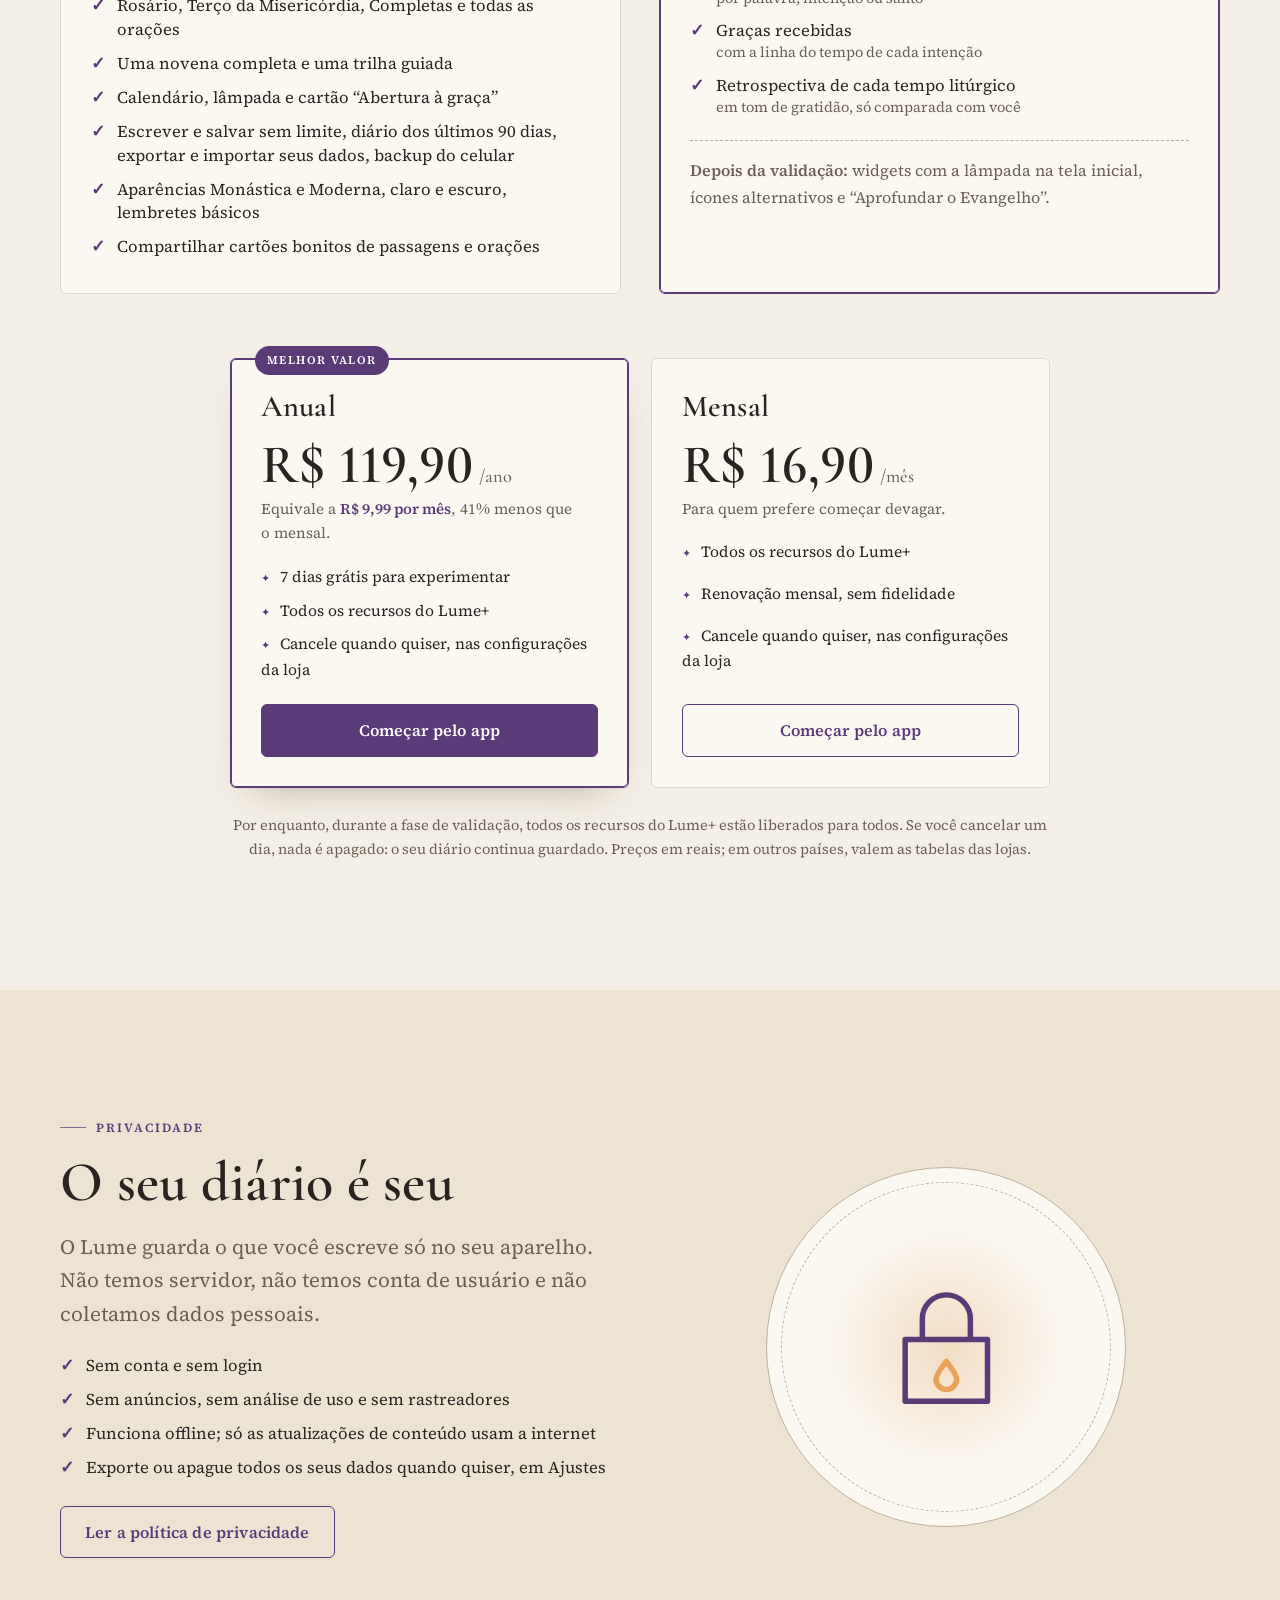
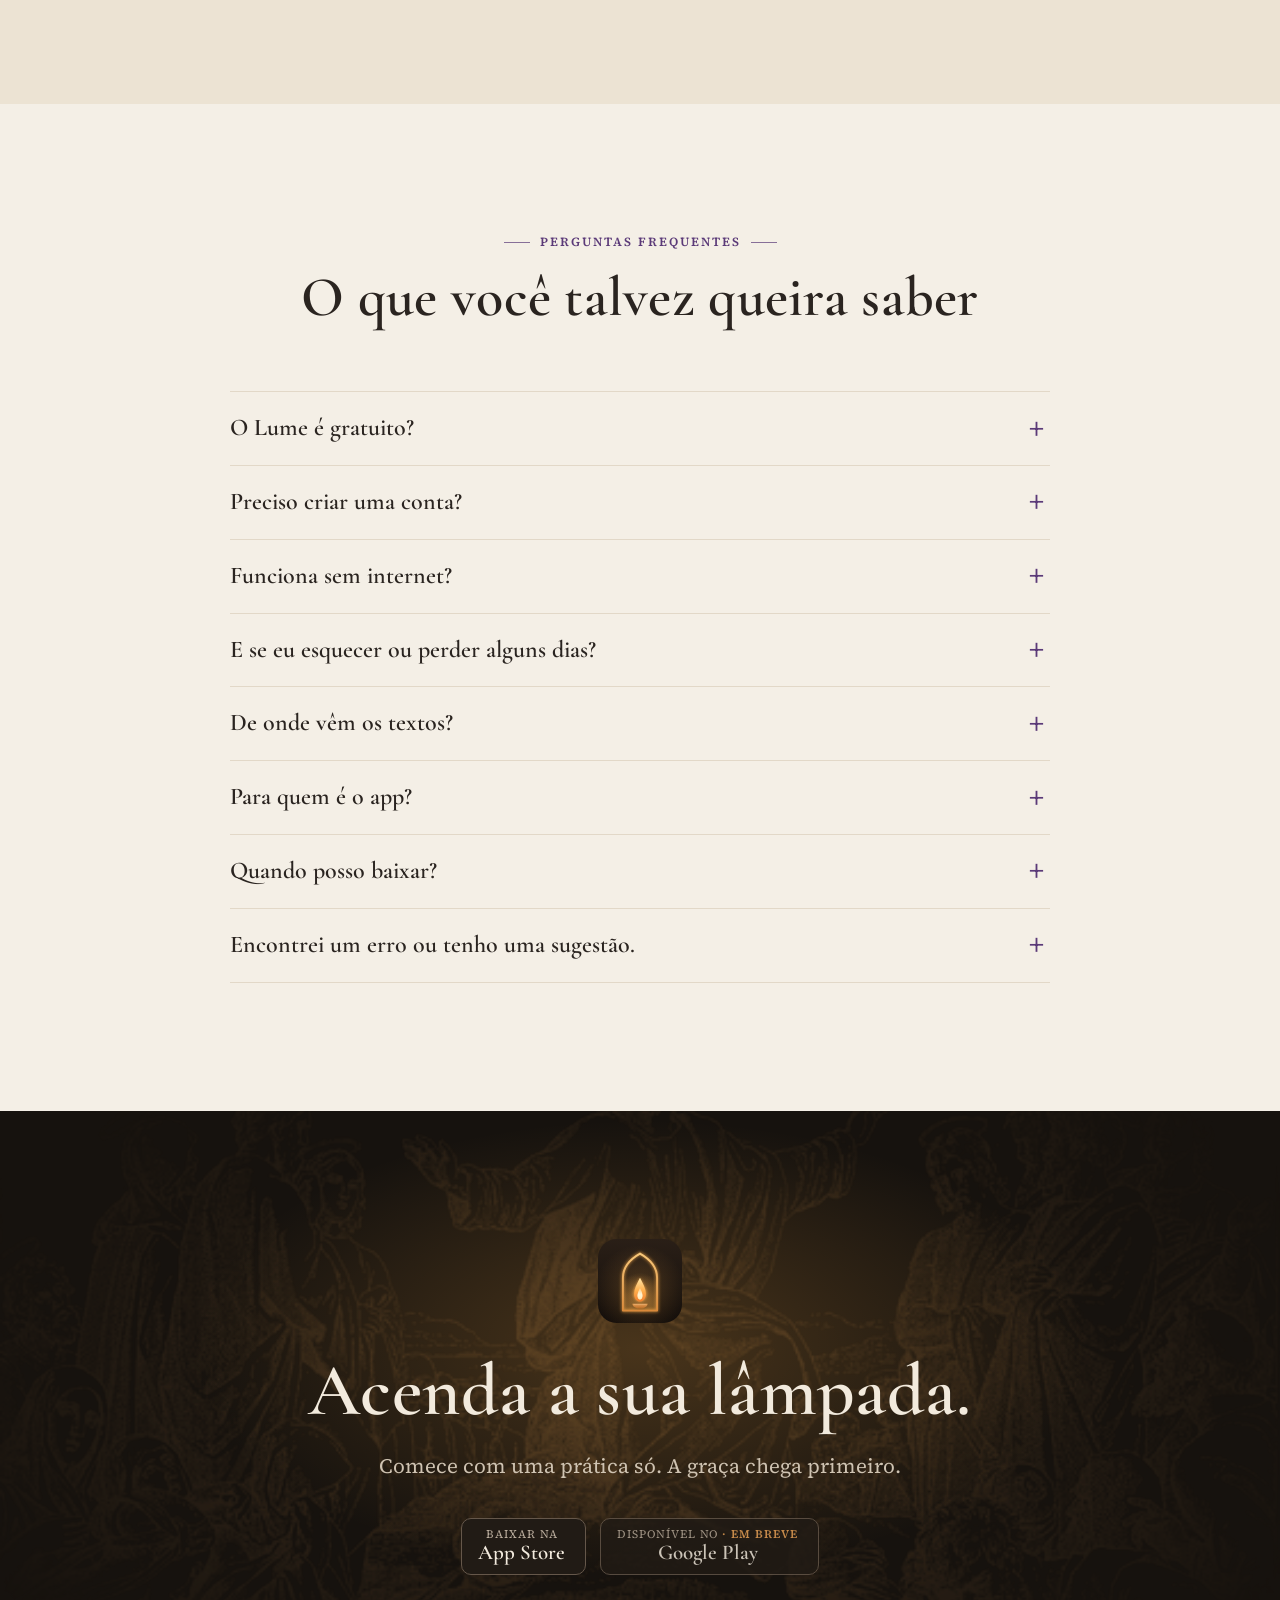
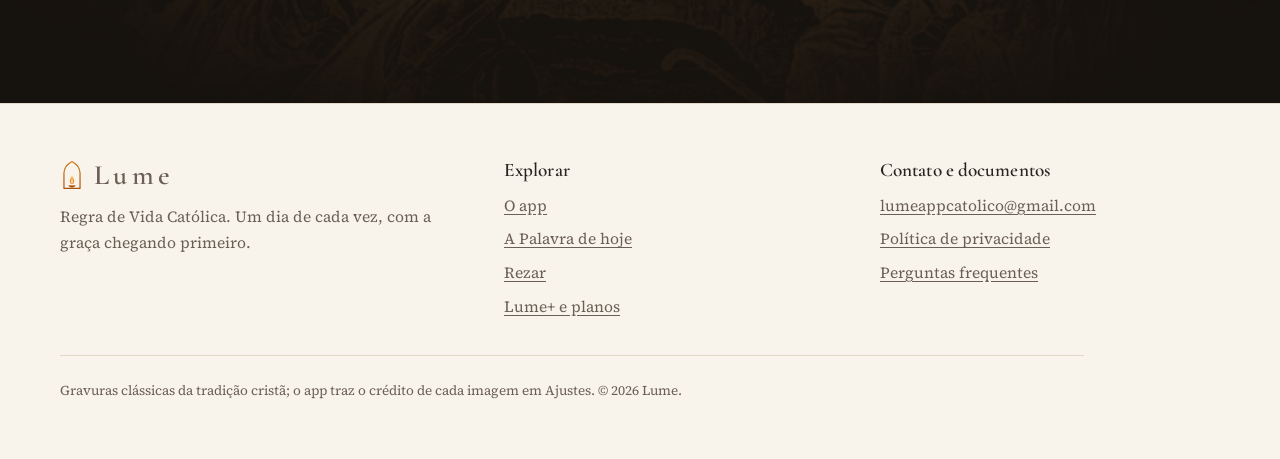
==== commit 2673359e: "Site: endereços canônicos em lumecatolico.com.br, robots e sitemap Co-Authored-By: Claude Sonnet 5.5" ====
--- a/index.html
+++ b/index.html
@@ -8,13 +8,13 @@
 <meta name="theme-color" content="#F4EFE6" media="(prefers-color-scheme: light)">
 <meta name="theme-color" content="#16120E" media="(prefers-color-scheme: dark)">
 <meta name="color-scheme" content="light dark">
-<link rel="canonical" href="https://meiemordem-ui.github.io/lume-site/">
+<link rel="canonical" href="https://lumecatolico.com.br/">
 <meta property="og:type" content="website">
 <meta property="og:locale" content="pt_BR">
 <meta property="og:title" content="Lume - Regra de Vida Católica">
 <meta property="og:description" content="Liturgia do dia, palavras dos santos, oração e caridade num só lugar. Sem pontos, sem ranking e sem culpa.">
-<meta property="og:image" content="https://meiemordem-ui.github.io/lume-site/img/og.jpg">
-<meta property="og:url" content="https://meiemordem-ui.github.io/lume-site/">
+<meta property="og:image" content="https://lumecatolico.com.br/img/og.jpg">
+<meta property="og:url" content="https://lumecatolico.com.br/">
 <meta name="twitter:card" content="summary_large_image">
 <link rel="icon" href="favicon.png" type="image/png">
 <link rel="apple-touch-icon" href="apple-touch-icon.png">
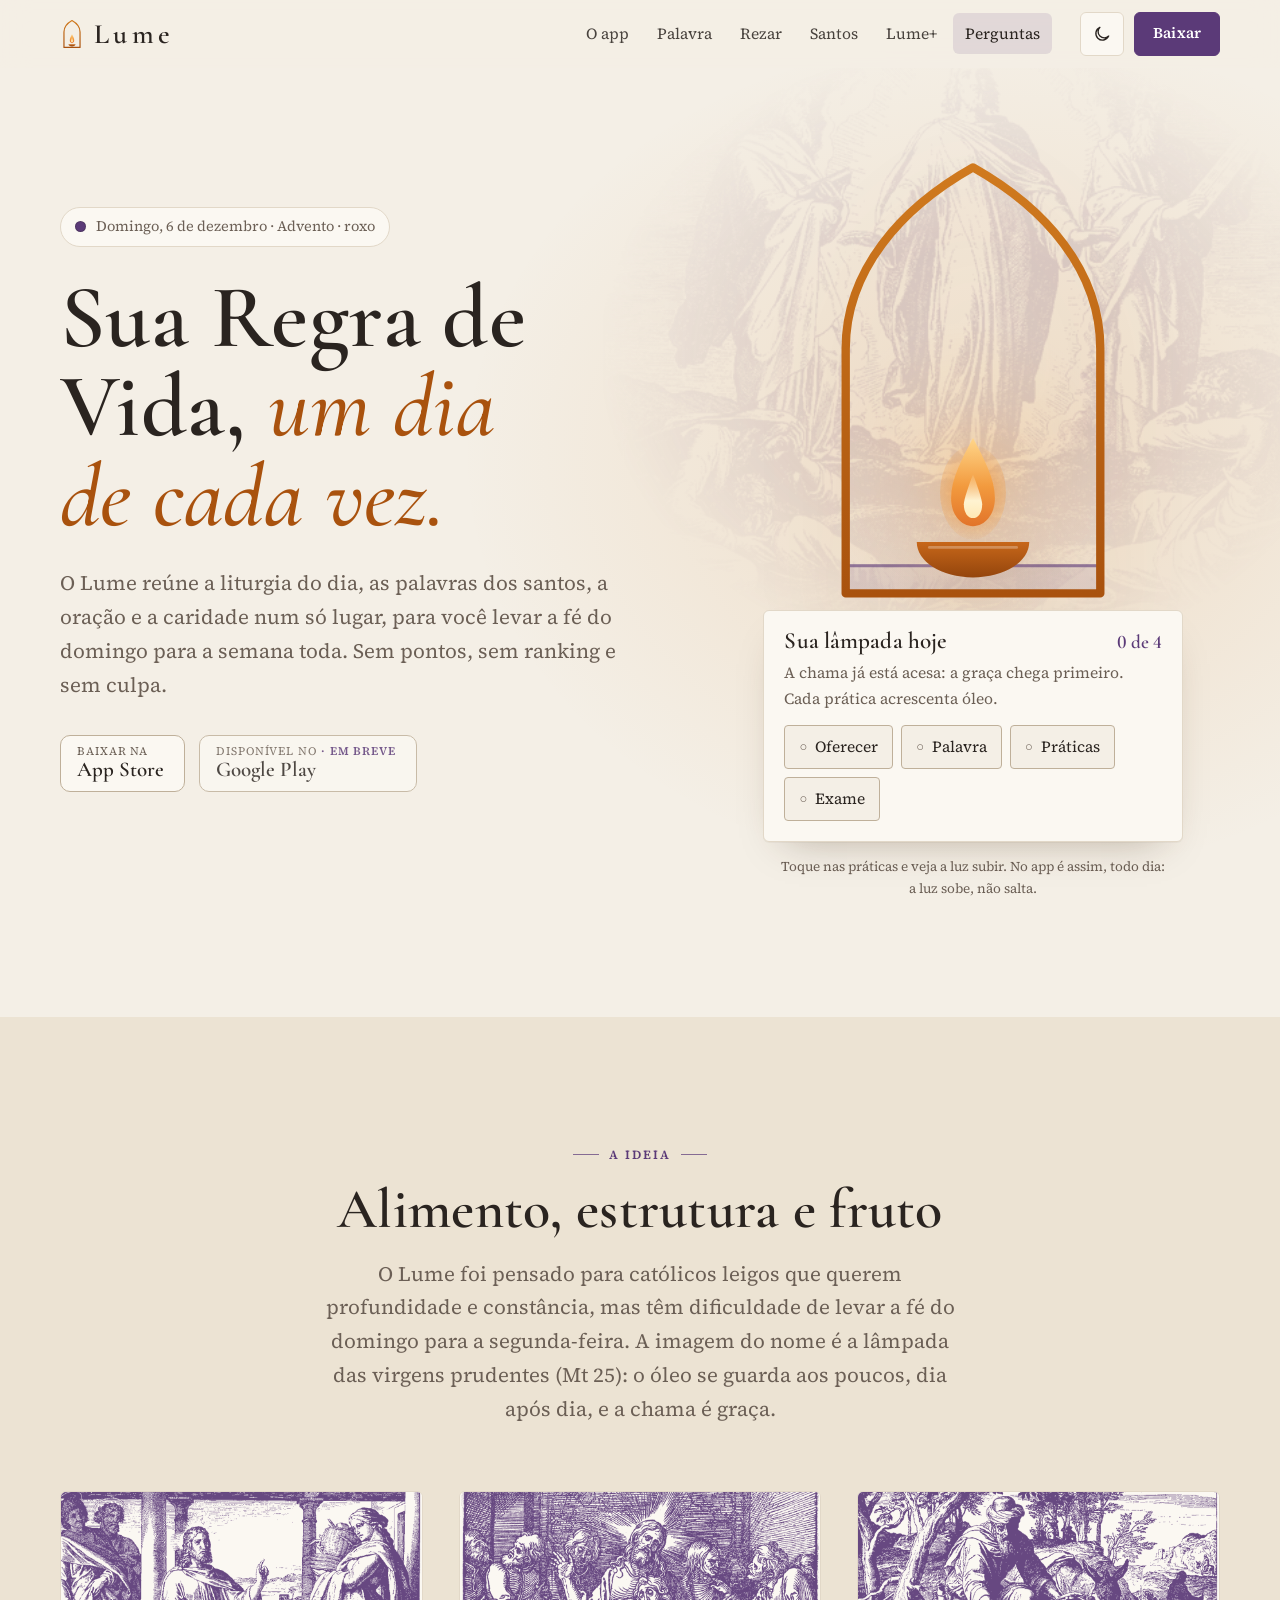
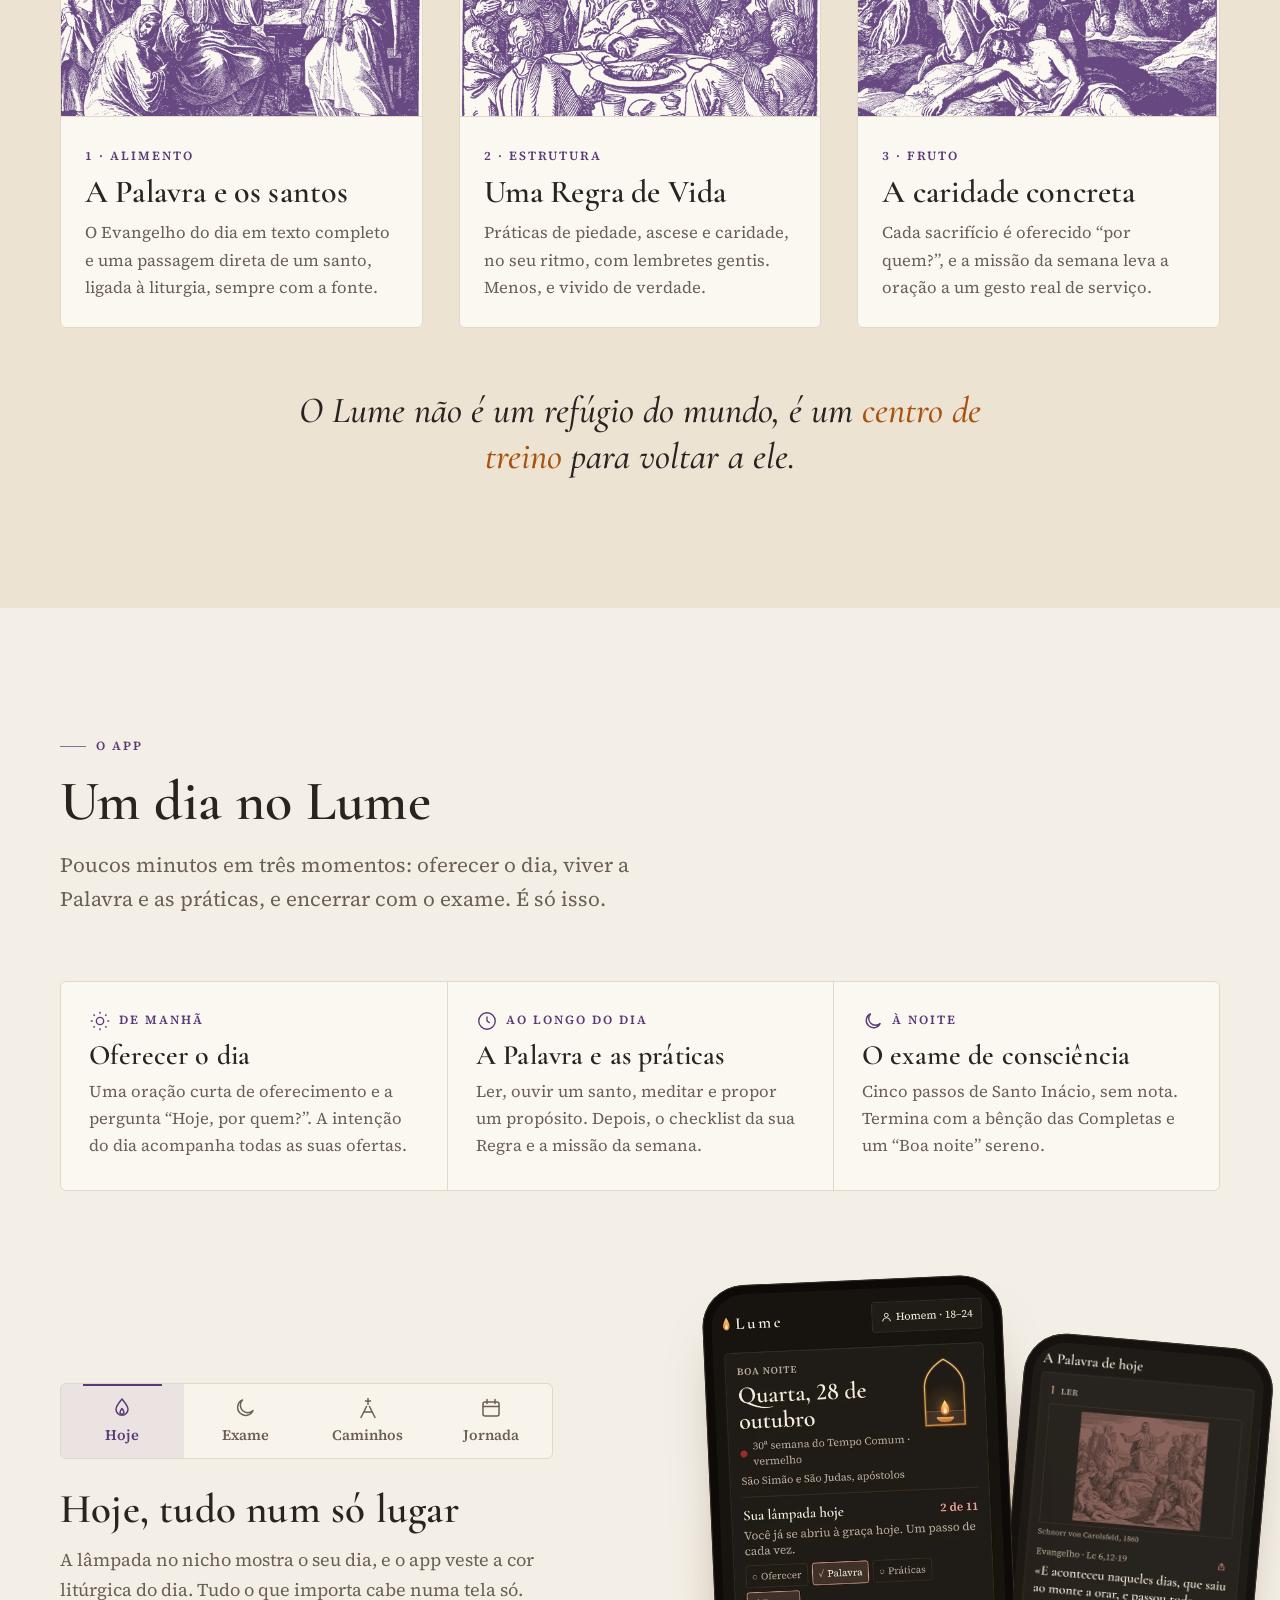
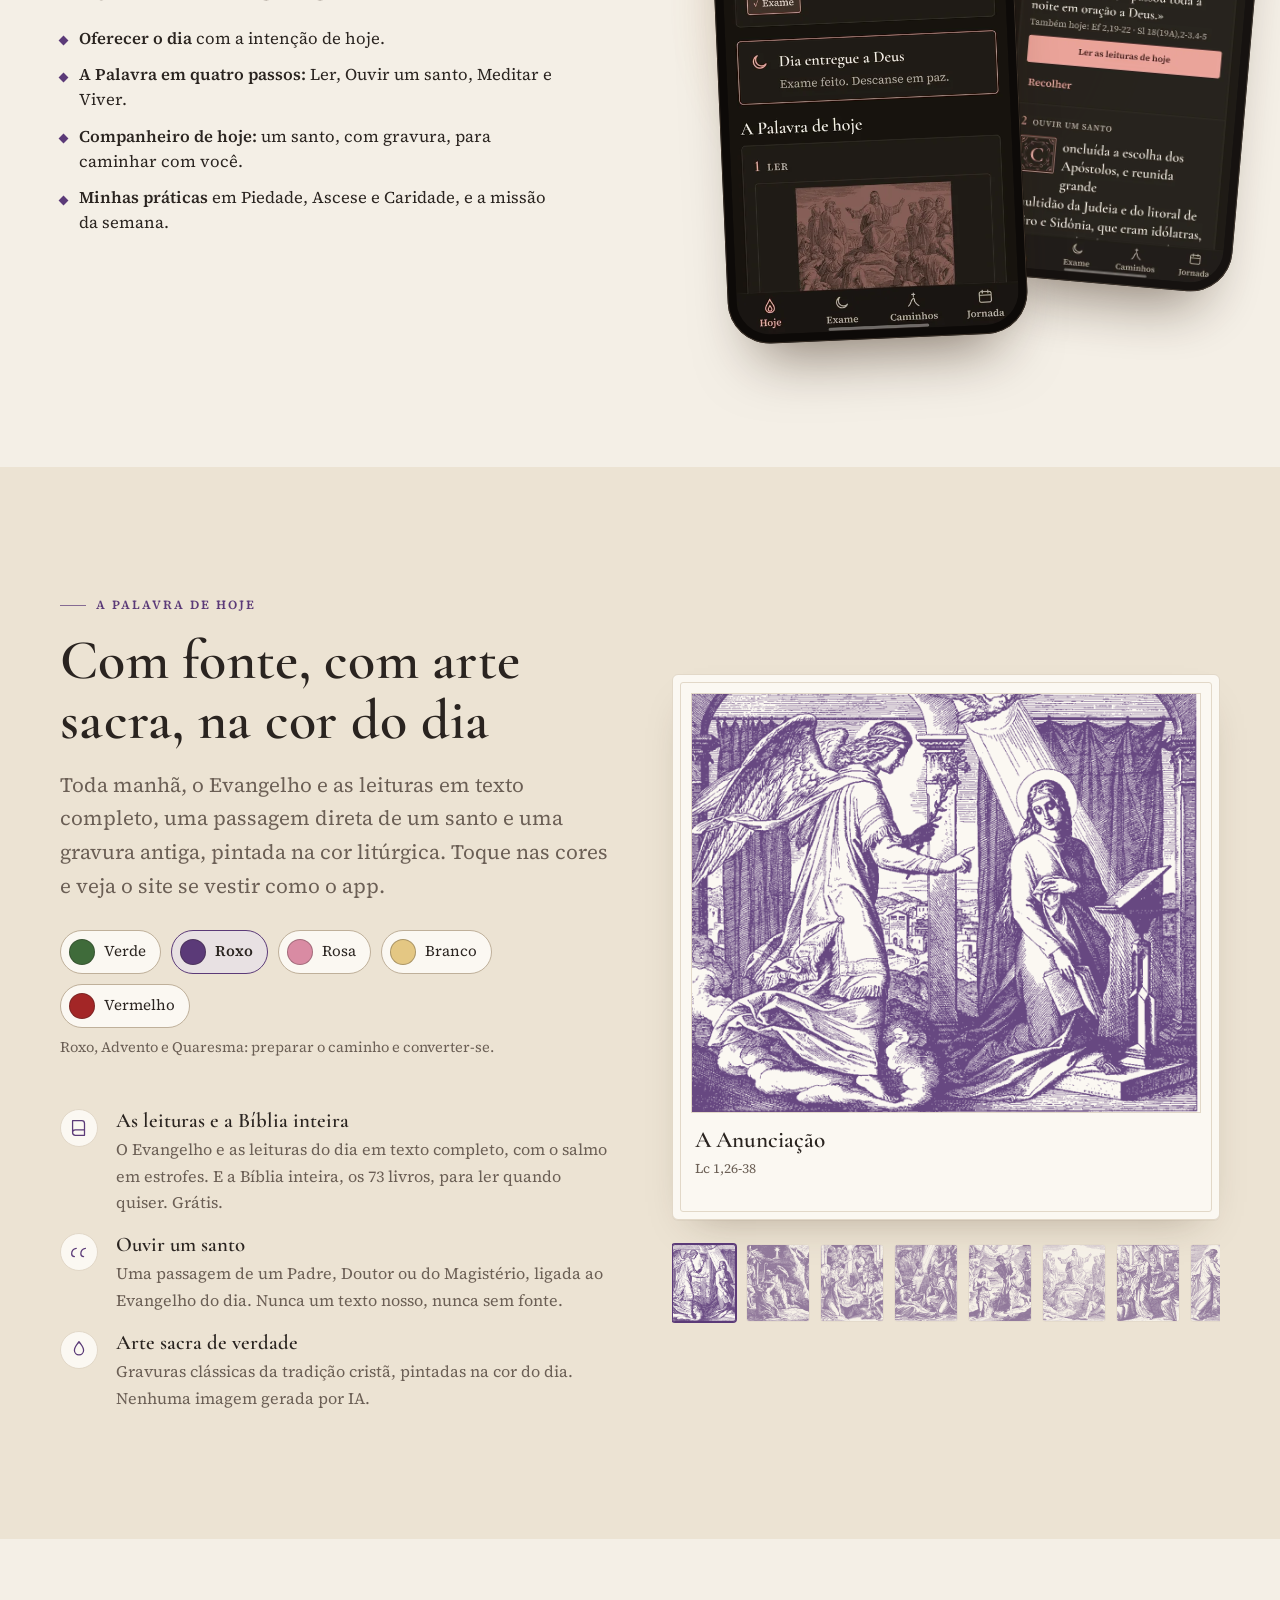
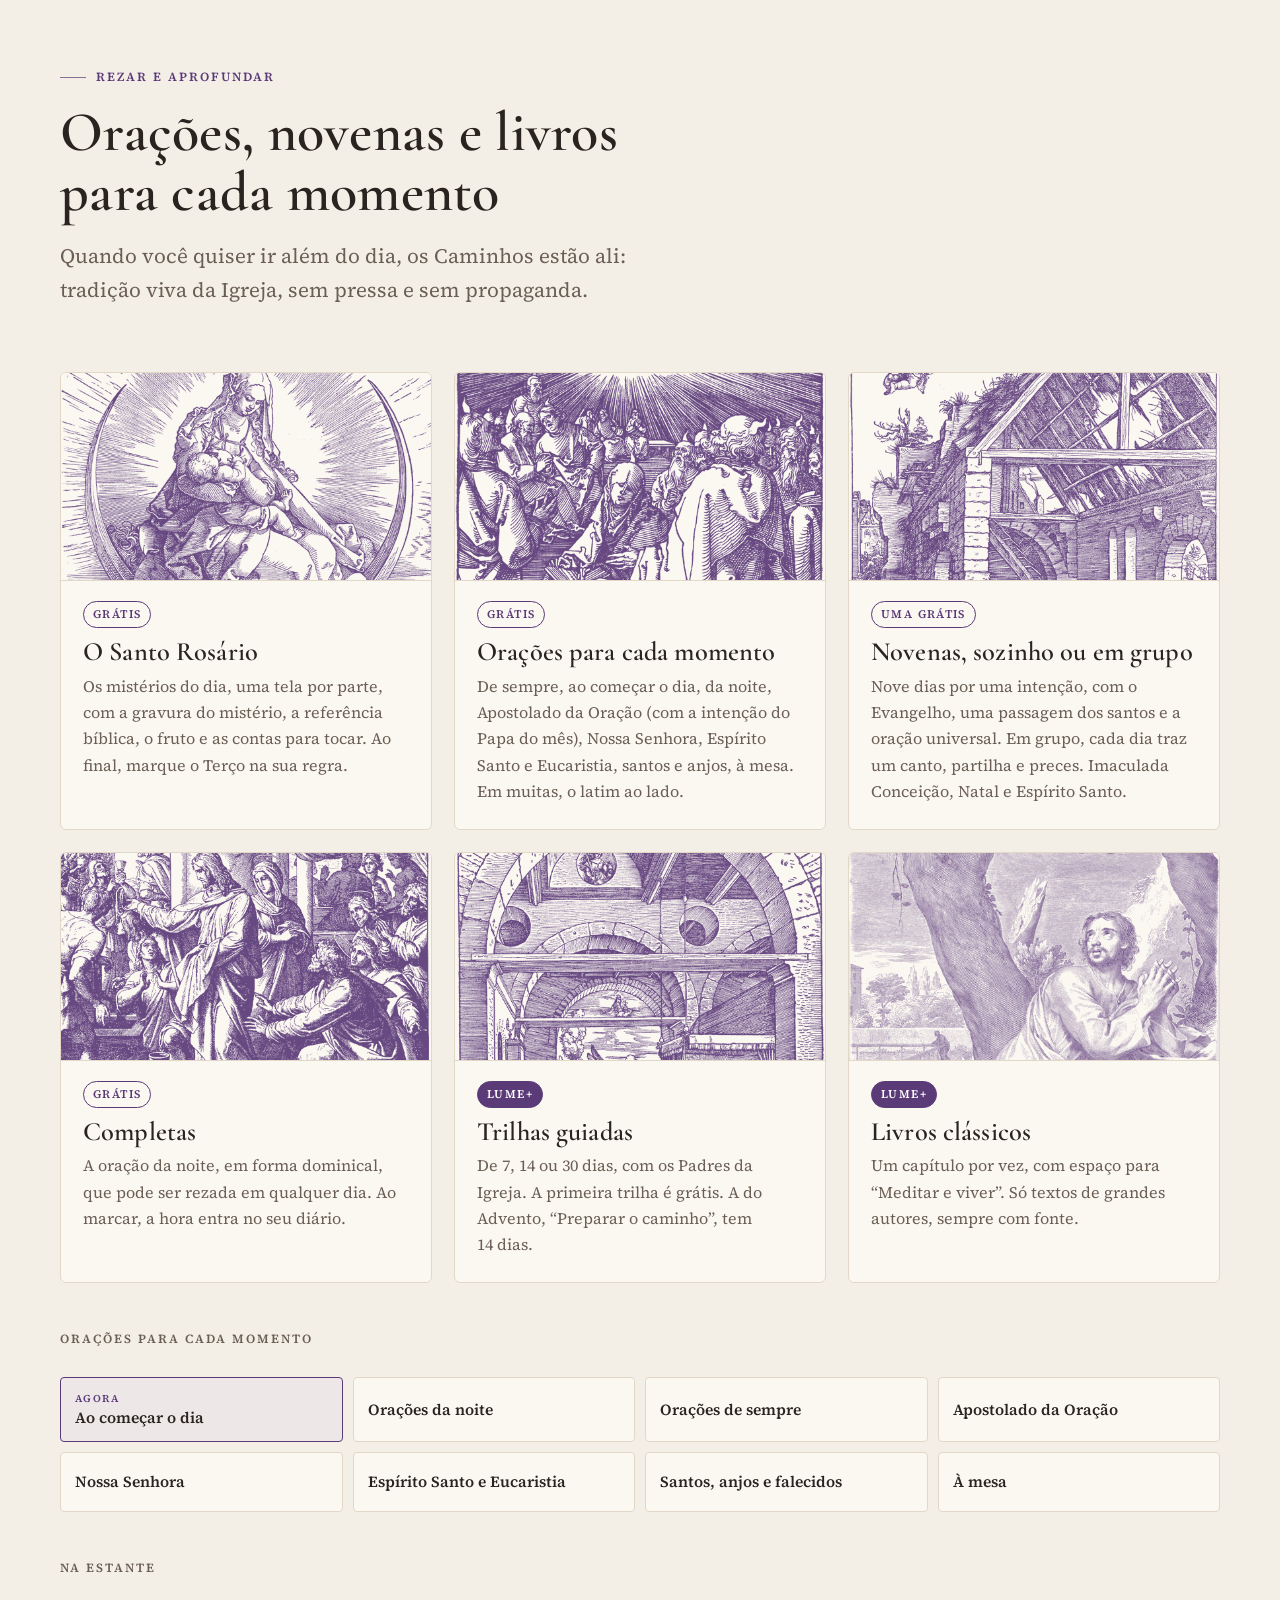
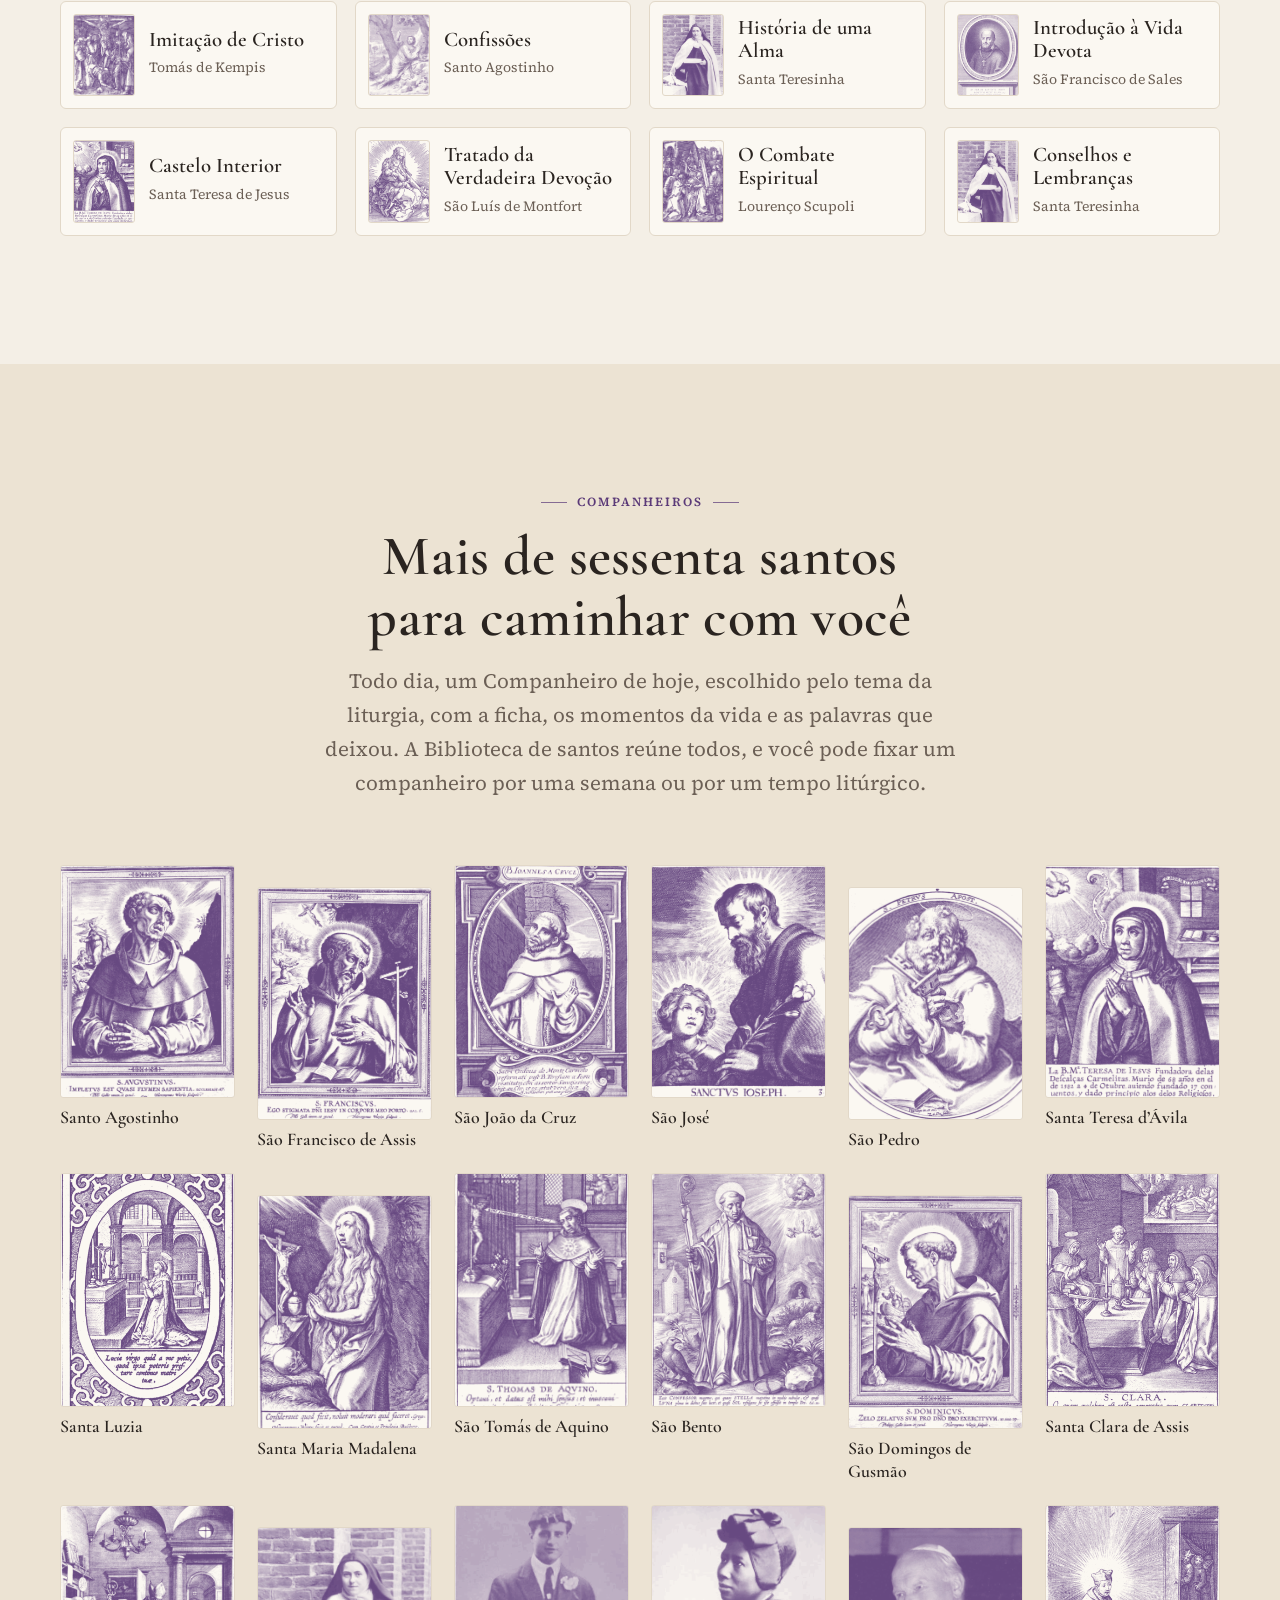
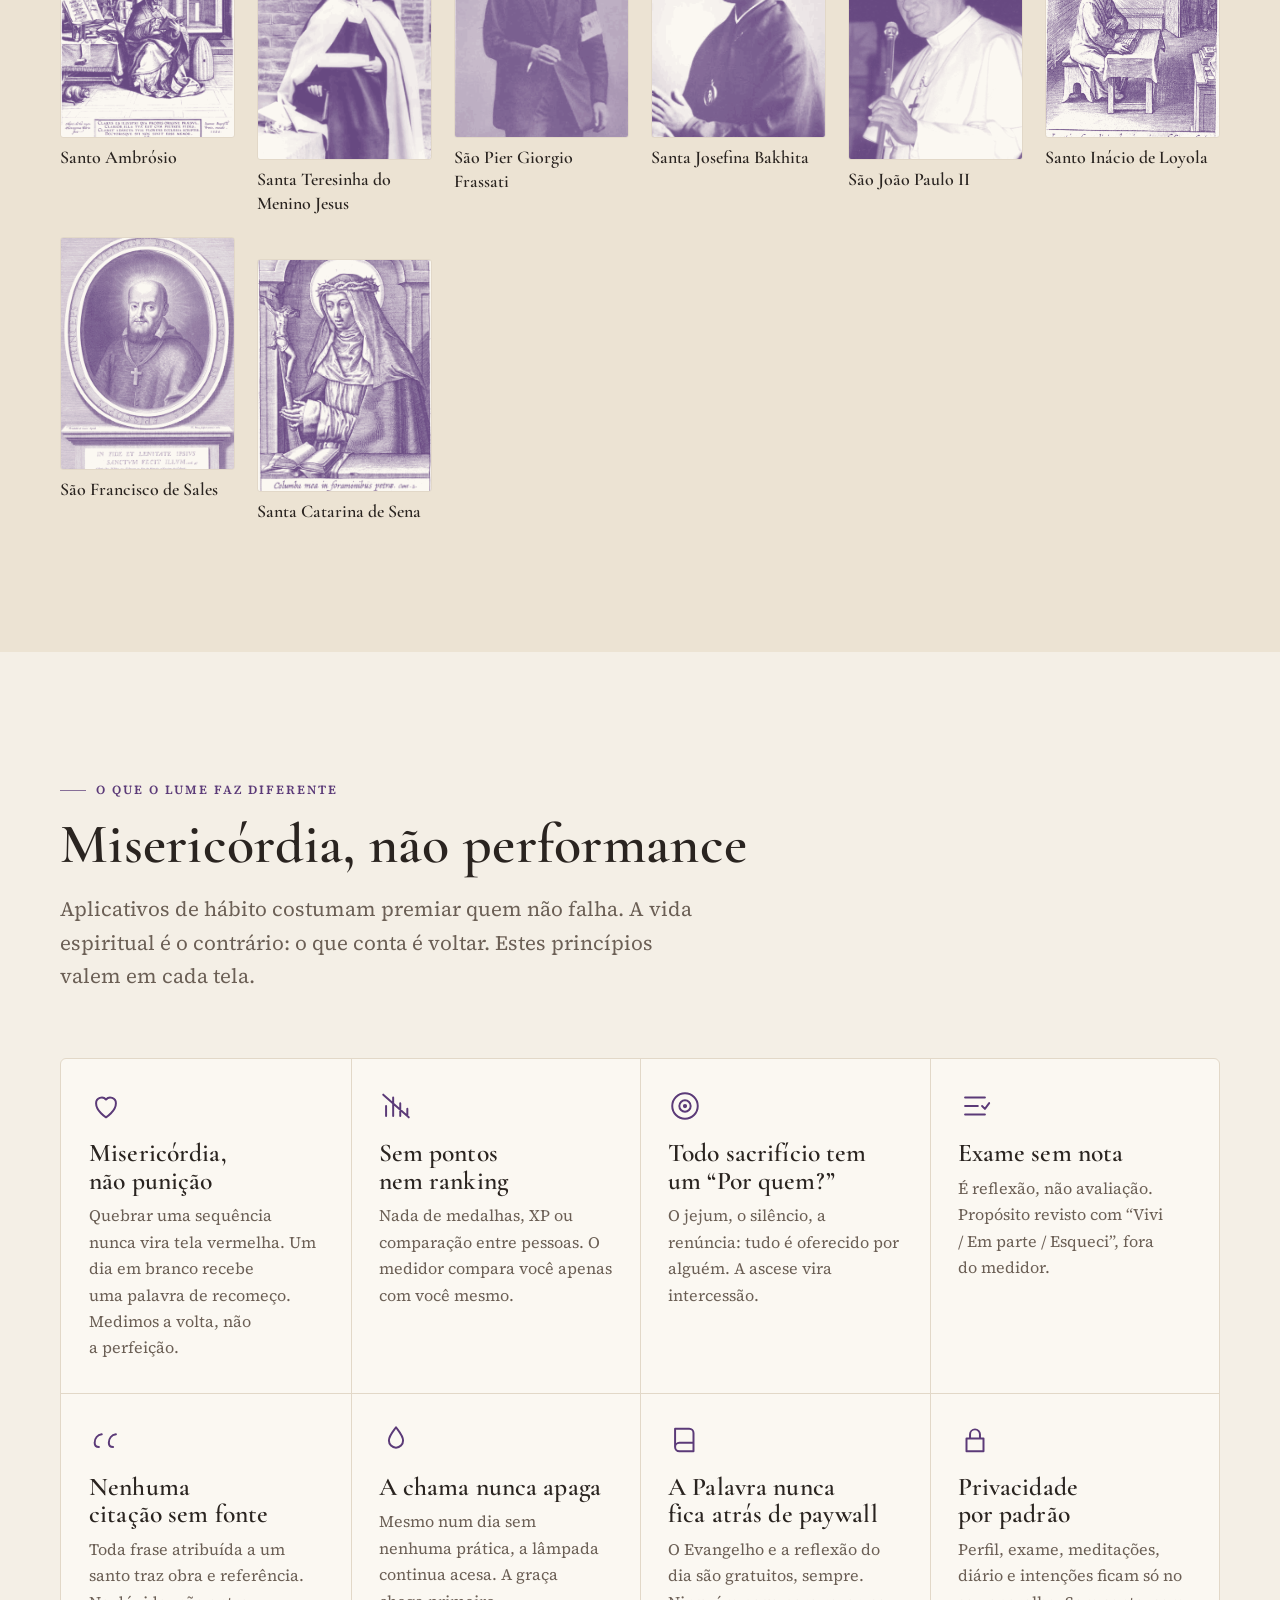
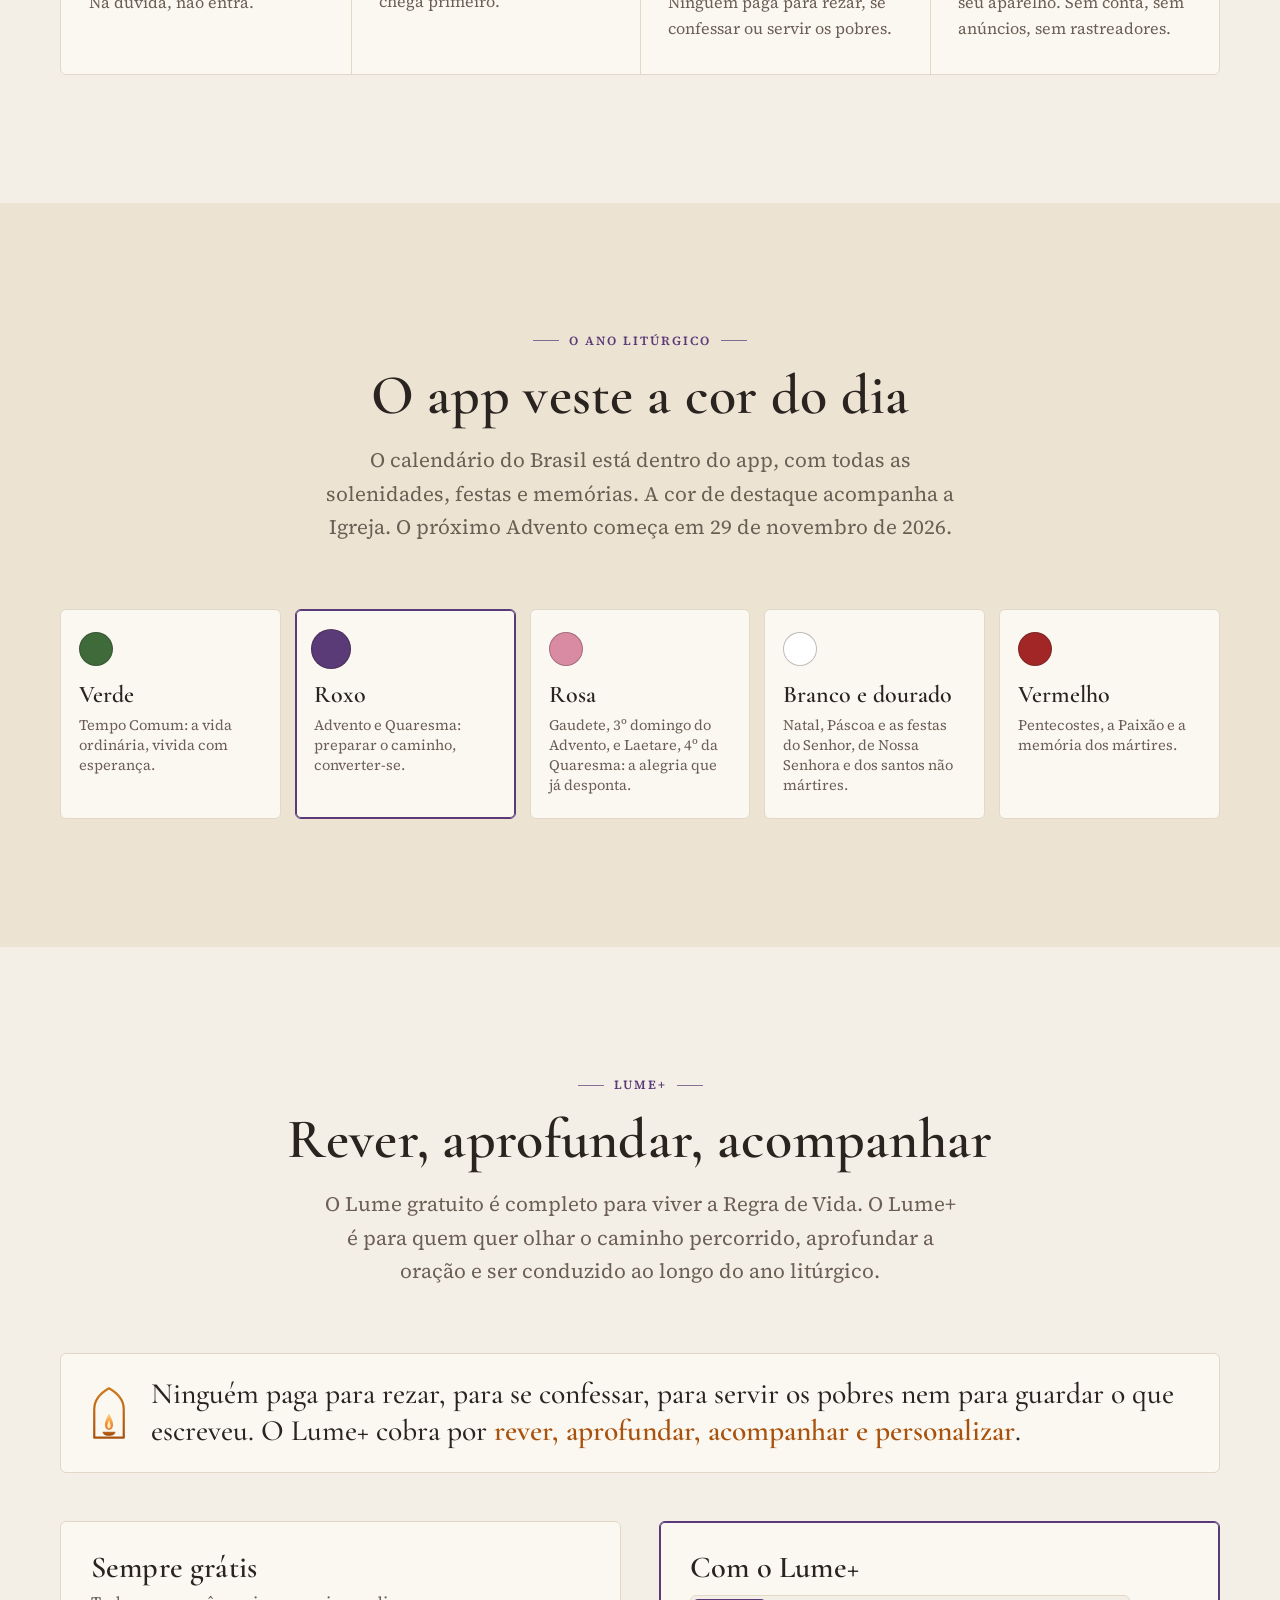
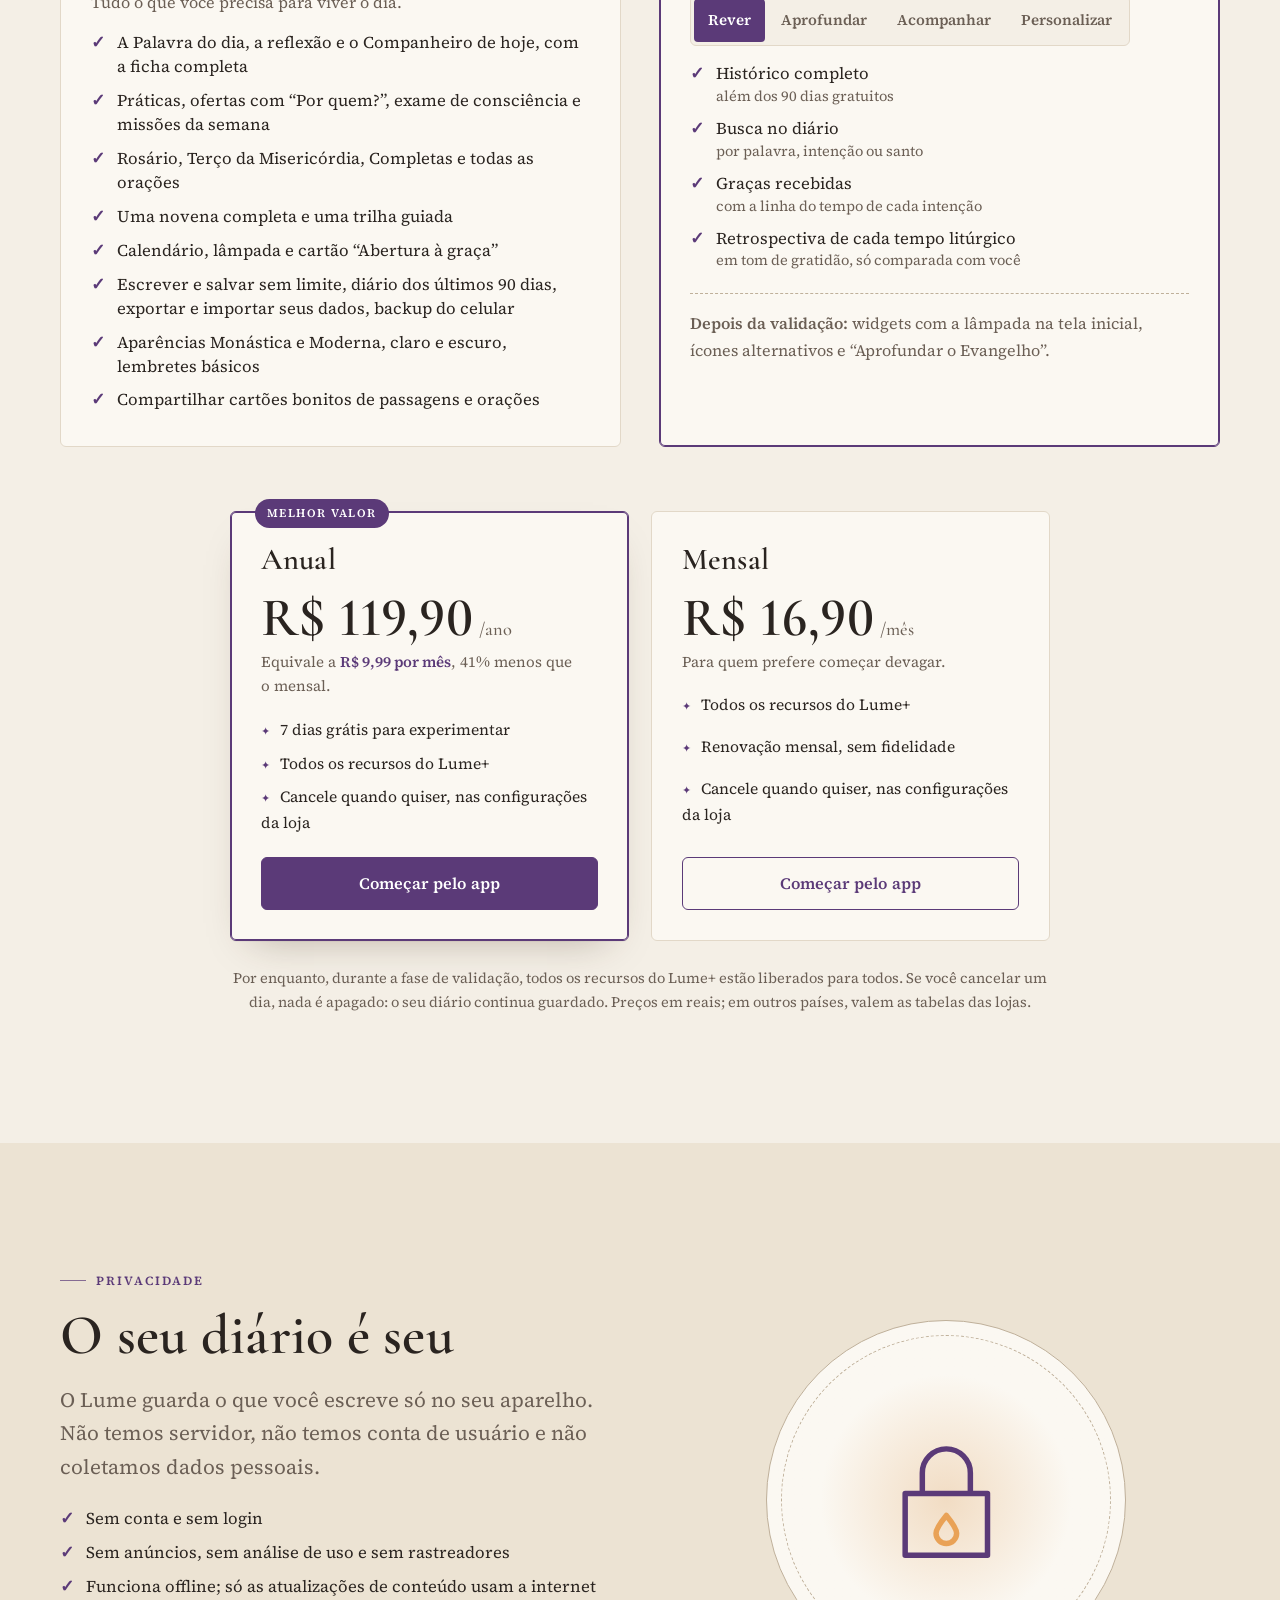
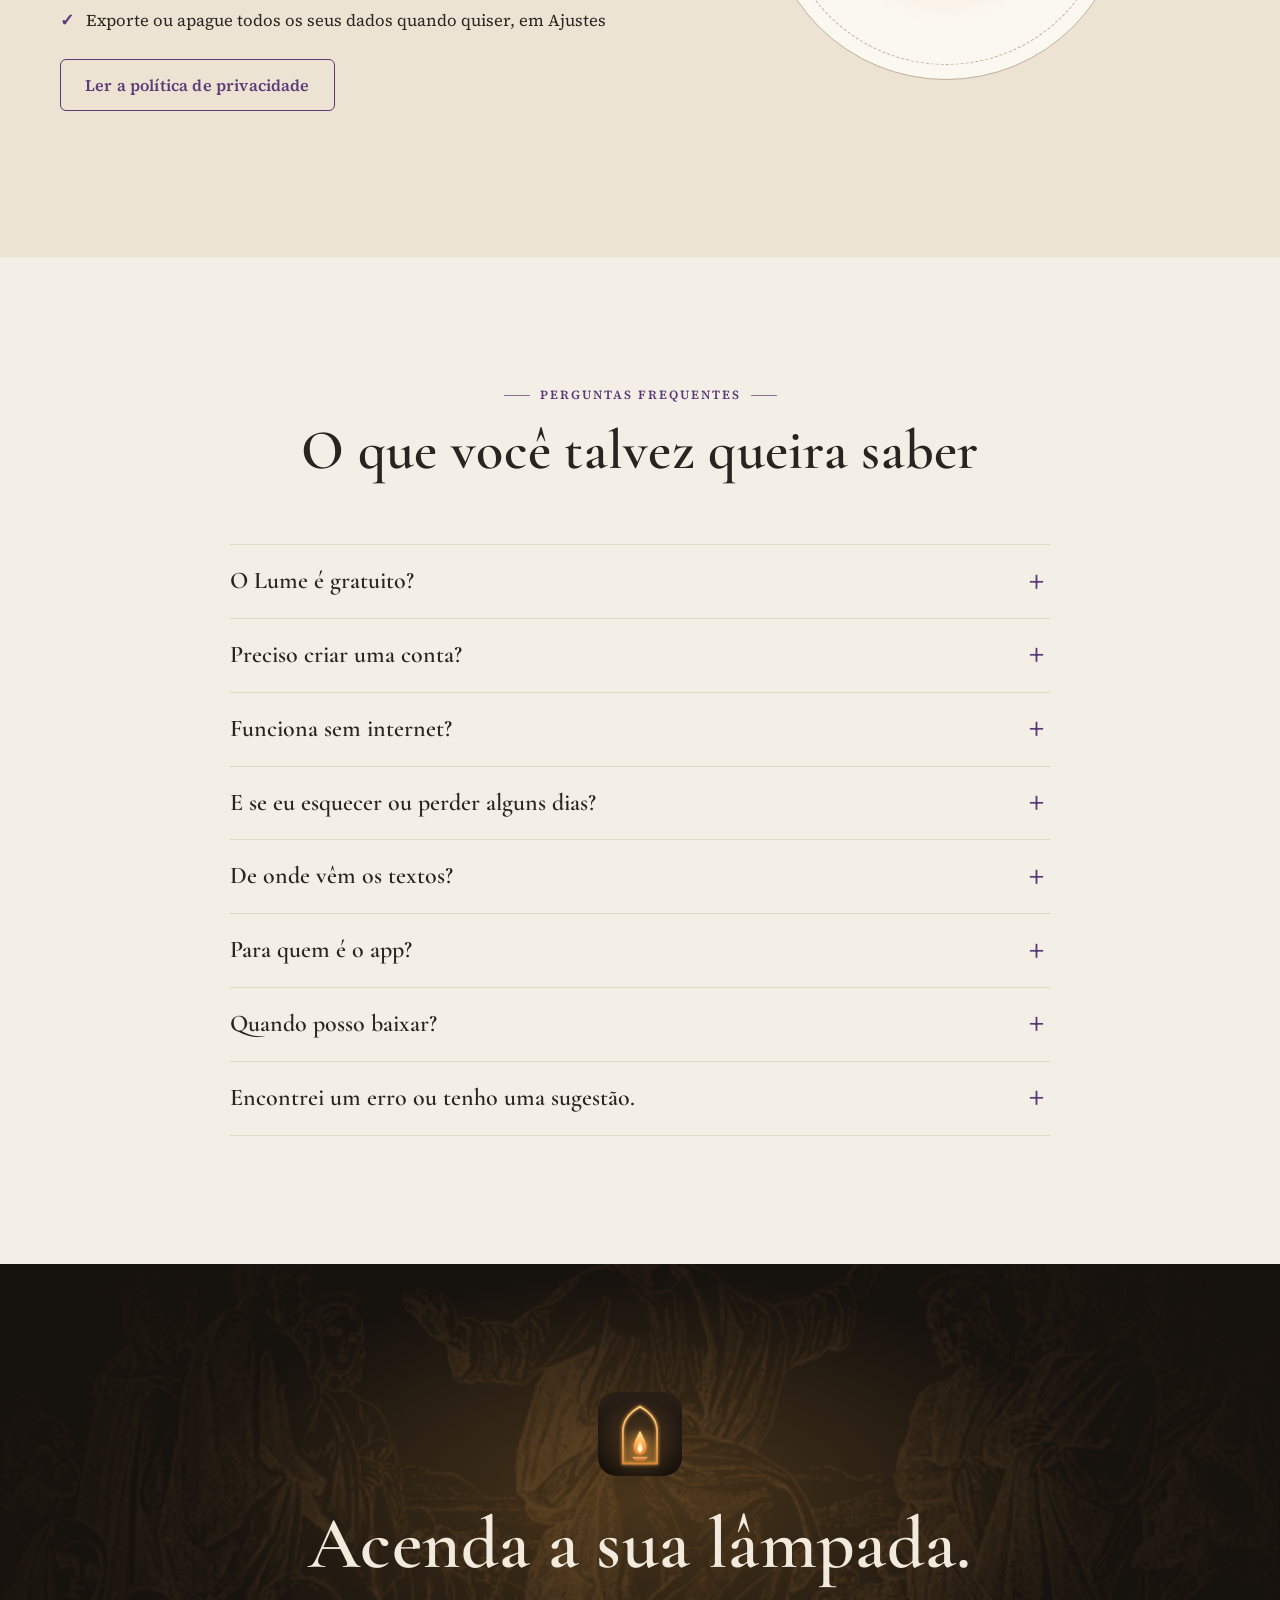
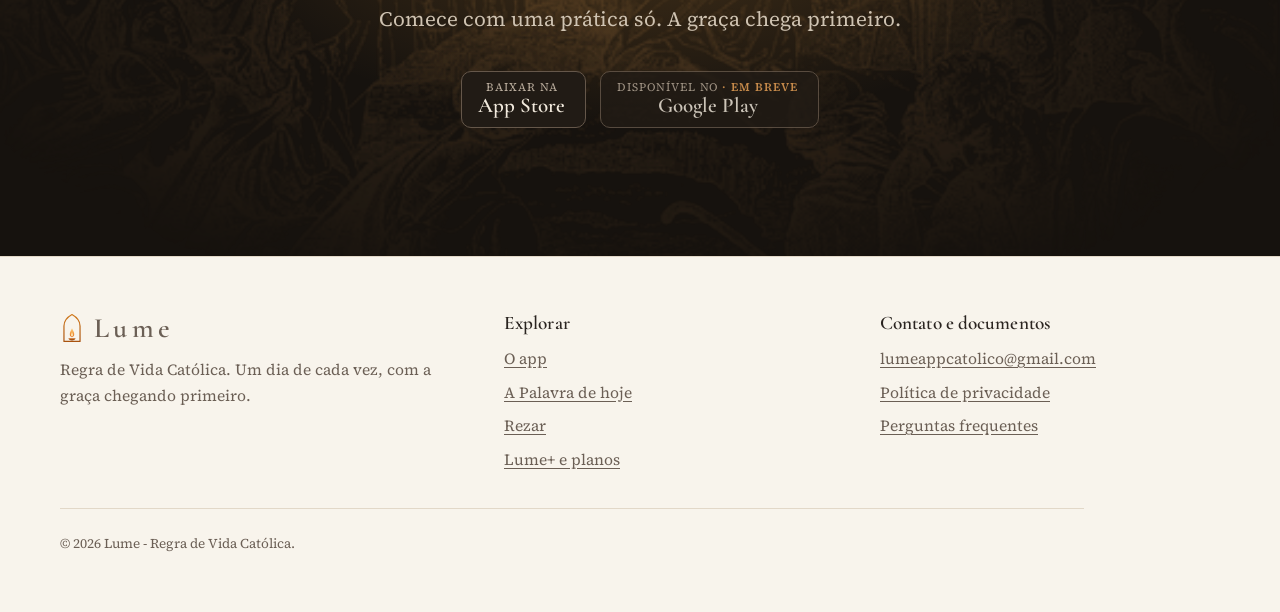
==== commit fd84e8f8: "Site: Bíblia inteira em destaque, estante com os 8 livros e sem menção à tradução nem a créditos Co-" ====
--- a/index.html
+++ b/index.html
@@ -4,7 +4,7 @@
 <meta charset="utf-8">
 <meta name="viewport" content="width=device-width, initial-scale=1, viewport-fit=cover">
 <title>Lume - Regra de Vida Católica</title>
-<meta name="description" content="O Lume ajuda você a viver uma Regra de Vida católica um dia de cada vez: liturgia do dia, palavras dos santos, orações, exame de consciência e caridade. Sem conta, sem anúncios, tudo no seu aparelho.">
+<meta name="description" content="O Lume ajuda você a viver uma Regra de Vida católica um dia de cada vez: liturgia do dia, a Bíblia inteira, palavras dos santos, orações, exame de consciência e caridade. Sem conta, sem anúncios, tudo no seu aparelho.">
 <meta name="theme-color" content="#F4EFE6" media="(prefers-color-scheme: light)">
 <meta name="theme-color" content="#16120E" media="(prefers-color-scheme: dark)">
 <meta name="color-scheme" content="light dark">
@@ -12,7 +12,7 @@
 <meta property="og:type" content="website">
 <meta property="og:locale" content="pt_BR">
 <meta property="og:title" content="Lume - Regra de Vida Católica">
-<meta property="og:description" content="Liturgia do dia, palavras dos santos, oração e caridade num só lugar. Sem pontos, sem ranking e sem culpa.">
+<meta property="og:description" content="Liturgia do dia, a Bíblia inteira, palavras dos santos, oração e caridade num só lugar. Sem pontos, sem ranking e sem culpa.">
 <meta property="og:image" content="https://lumecatolico.com.br/img/og.jpg">
 <meta property="og:url" content="https://lumecatolico.com.br/">
 <meta name="twitter:card" content="summary_large_image">
@@ -247,7 +247,7 @@
       </div>
       <p class="swatch-note" id="sw-nota" aria-live="polite"></p>
       <div class="facts">
-        <div class="fact"><svg viewBox="0 0 24 24"><path d="M5 4h10a3 3 0 0 1 3 3v13H8a3 3 0 0 1-3-3V4zM5 17a3 3 0 0 1 3-3h10"/></svg><div><b>As leituras, completas</b><p>Tradução do Pe. Antônio Pereira de Figueiredo, com o salmo em estrofes e o refrão.</p></div></div>
+        <div class="fact"><svg viewBox="0 0 24 24"><path d="M5 4h10a3 3 0 0 1 3 3v13H8a3 3 0 0 1-3-3V4zM5 17a3 3 0 0 1 3-3h10"/></svg><div><b>As leituras e a Bíblia inteira</b><p>O Evangelho e as leituras do dia em texto completo, com o salmo em estrofes. E a Bíblia inteira, os 73 livros, para ler quando quiser. Grátis.</p></div></div>
         <div class="fact"><svg viewBox="0 0 24 24"><path d="M7 17c-2 0-3-1.200-3-3 0-3 2-5.500 5-6M17 17c-2 0-3-1.200-3-3 0-3 2-5.500 5-6"/></svg><div><b>Ouvir um santo</b><p>Uma passagem de um Padre, Doutor ou do Magistério, ligada ao Evangelho do dia. Nunca um texto nosso, nunca sem fonte.</p></div></div>
         <div class="fact"><svg viewBox="0 0 24 24"><path d="M12 3c2.500 3.400 5 6 5 9.400A5 5 0 0 1 7 12.400C7 9 9.500 6.400 12 3z"/></svg><div><b>Arte sacra de verdade</b><p>Gravuras clássicas da tradição cristã, pintadas na cor do dia. Nenhuma imagem gerada por IA.</p></div></div>
       </div>
@@ -284,9 +284,14 @@
     <div class="prayer-tiles rv" id="tiles"></div>
     <p class="subhead rv">Na estante</p>
     <div class="books rv">
-      <div class="book"><div class="grav" style="--ar:3/4;--img:url(img/gravuras/durer-388060.webp)" role="img" aria-label="Crucifixão de Dürer"></div><div><b>Imitação de Cristo</b><span>Tomás de Kempis · 4 livros</span></div></div>
-      <div class="book"><div class="grav" style="--ar:3/4;--img:url(img/gravuras/mellan-392631.webp)" role="img" aria-label="A conversão de Santo Agostinho"></div><div><b>Confissões</b><span>Santo Agostinho · 13 livros</span></div></div>
-      <div class="book"><div class="grav" style="--ar:3/4;--img:url(img/gravuras/santo-teresinha.webp)" role="img" aria-label="Santa Teresinha"></div><div><b>História de uma Alma</b><span>Santa Teresinha · 12 capítulos</span></div></div>
+      <div class="book"><div class="grav" style="--ar:3/4;--img:url(img/gravuras/durer-388060.webp)" role="img" aria-label="Crucifixão"></div><div><b>Imitação de Cristo</b><span>Tomás de Kempis</span></div></div>
+      <div class="book"><div class="grav" style="--ar:3/4;--img:url(img/gravuras/mellan-392631.webp)" role="img" aria-label="A conversão de Santo Agostinho"></div><div><b>Confissões</b><span>Santo Agostinho</span></div></div>
+      <div class="book"><div class="grav" style="--ar:3/4;--img:url(img/gravuras/santo-teresinha.webp)" role="img" aria-label="Santa Teresinha"></div><div><b>História de uma Alma</b><span>Santa Teresinha</span></div></div>
+      <div class="book"><div class="grav" style="--ar:3/4;--img:url(img/gravuras/santo-francisco_de_sales.webp)" role="img" aria-label="São Francisco de Sales"></div><div><b>Introdução à Vida Devota</b><span>São Francisco de Sales</span></div></div>
+      <div class="book"><div class="grav" style="--ar:3/4;--img:url(img/gravuras/santo-teresa_avila.webp)" role="img" aria-label="Santa Teresa de Jesus"></div><div><b>Castelo Interior</b><span>Santa Teresa de Jesus</span></div></div>
+      <div class="book"><div class="grav" style="--ar:3/4;--img:url(img/gravuras/durer-388130.webp)" role="img" aria-label="A Virgem sobre a lua crescente"></div><div><b>Tratado da Verdadeira Devoção</b><span>São Luís de Montfort</span></div></div>
+      <div class="book"><div class="grav" style="--ar:3/4;--img:url(img/gravuras/durer-387421.webp)" role="img" aria-label="Jesus carrega a cruz"></div><div><b>O Combate Espiritual</b><span>Lourenço Scupoli</span></div></div>
+      <div class="book"><div class="grav" style="--ar:3/4;--img:url(img/gravuras/santo-teresinha.webp)" role="img" aria-label="Santa Teresinha"></div><div><b>Conselhos e Lembranças</b><span>Santa Teresinha</span></div></div>
     </div>
   </div>
 </section>
@@ -433,7 +438,7 @@
       <details><summary>Preciso criar uma conta?</summary><div class="ans">Não. O Lume não tem conta nem login. Seu perfil, suas práticas e seu diário ficam no próprio aparelho.</div></details>
       <details><summary>Funciona sem internet?</summary><div class="ans">Sim. As leituras, as orações e a biblioteca vêm dentro do app. A internet só é usada para receber atualizações de conteúdo e abrir links externos.</div></details>
       <details><summary>E se eu esquecer ou perder alguns dias?</summary><div class="ans">Nada acontece. O Lume nunca mostra uma tela de falha: quando você volta, recebe uma palavra de recomeço. A Jornada até destaca quantas vezes você voltou.</div></details>
-      <details><summary>De onde vêm os textos?</summary><div class="ans">Os textos são de grandes autores da tradição da Igreja (Padres, Doutores e místicos), sempre com autor e fonte. A Bíblia é a tradução do Pe. Antônio Pereira de Figueiredo. O Lume não inventa textos espirituais.</div></details>
+      <details><summary>De onde vêm os textos?</summary><div class="ans">Os textos são de grandes autores da tradição da Igreja (Padres, Doutores e místicos), sempre com autor e fonte. O Lume não inventa textos espirituais.</div></details>
       <details><summary>Para quem é o app?</summary><div class="ans">Para católicos adultos que falam português do Brasil e querem constância e profundidade na vida de oração. O Lume não substitui a vida sacramental, o acompanhamento espiritual nem a Confissão.</div></details>
       <details><summary>Quando posso baixar?</summary><div class="ans">O Lume já está na App Store para iPhone. A versão para Android está em finalização; assim que sair, o botão do Google Play passa a levar direto à loja.</div></details>
       <details><summary>Encontrei um erro ou tenho uma sugestão.</summary><div class="ans">Escreva para <a href="mailto:lumeappcatolico@gmail.com">lumeappcatolico@gmail.com</a>. Toda ajuda para melhorar o app é bem-vinda, especialmente sobre textos e fontes.</div></details>
@@ -466,7 +471,7 @@
       <div><h4>Explorar</h4><ul><li><a href="#app">O app</a></li><li><a href="#palavra">A Palavra de hoje</a></li><li><a href="#rezar">Rezar</a></li><li><a href="#lumeplus">Lume+ e planos</a></li></ul></div>
       <div><h4>Contato e documentos</h4><ul><li><a href="mailto:lumeappcatolico@gmail.com">lumeappcatolico@gmail.com</a></li><li><a href="privacidade/">Política de privacidade</a></li><li><a href="#perguntas">Perguntas frequentes</a></li></ul></div>
     </div>
-    <p class="credits">Gravuras clássicas da tradição cristã; o app traz o crédito de cada imagem em Ajustes. © 2026 Lume.</p>
+    <p class="credits">© 2026 Lume - Regra de Vida Católica.</p>
   </div>
 </footer>
 
--- a/site.css
+++ b/site.css
@@ -1,4 +1,4 @@
-/* Lume — site. Identidade do app: Monástica (creme, âmbar, serifa), cor litúrgica como destaque. */
+/* Lume - site. Identidade do app: Monástica (creme, âmbar, serifa), cor litúrgica como destaque. */
 @font-face{font-family:"Cormorant Garamond";font-weight:500;font-style:normal;font-display:swap;src:url(fonts/cormorant-garamond-latin-500-normal.woff2) format("woff2")}
 @font-face{font-family:"Cormorant Garamond";font-weight:600;font-style:normal;font-display:swap;src:url(fonts/cormorant-garamond-latin-600-normal.woff2) format("woff2")}
 @font-face{font-family:"Cormorant Garamond";font-weight:500;font-style:italic;font-display:swap;src:url(fonts/cormorant-garamond-latin-500-italic.woff2) format("woff2")}
@@ -259,12 +259,13 @@
 .tag{display:inline-block;align-self:flex-start;font-size:11.5px;letter-spacing:.12em;text-transform:uppercase;font-weight:600;padding:3px 9px;border-radius:99px;border:1px solid var(--line-strong);color:var(--muted);margin-bottom:4px}
 .tag.free{color:var(--accent);border-color:var(--accent)}
 .tag.plus{background:var(--accent);color:var(--on-accent);border-color:var(--accent)}
-.books{display:grid;grid-template-columns:repeat(3,1fr);gap:18px;margin-top:22px}
+.books{display:grid;grid-template-columns:repeat(4,1fr);gap:18px;margin-top:22px}
 .book{display:flex;gap:14px;align-items:center;background:var(--card);border:1px solid var(--line);border-radius:var(--r);padding:12px;}
 .book .grav{width:62px;flex:none;aspect-ratio:3/4;border-radius:3px}
 .book b{font-family:var(--f-display);font-size:1.3rem;line-height:1.1;display:block}
 .book span{font-size:14px;color:var(--muted)}
-@media (max-width:860px){.books{grid-template-columns:1fr}}
+@media (max-width:1100px){.books{grid-template-columns:repeat(2,1fr)}}
+@media (max-width:560px){.books{grid-template-columns:1fr}}
 .prayer-tiles{display:grid;grid-template-columns:repeat(4,1fr);gap:10px;margin-top:28px}
 .ptile{background:var(--card);border:1px solid var(--line);border-radius:var(--r-sm);padding:14px 14px;font-weight:600;font-size:15.5px;line-height:1.25;min-height:60px;display:flex;align-items:center;transition:all .25s}
 .ptile:hover{border-color:var(--accent);transform:translateY(-2px)}
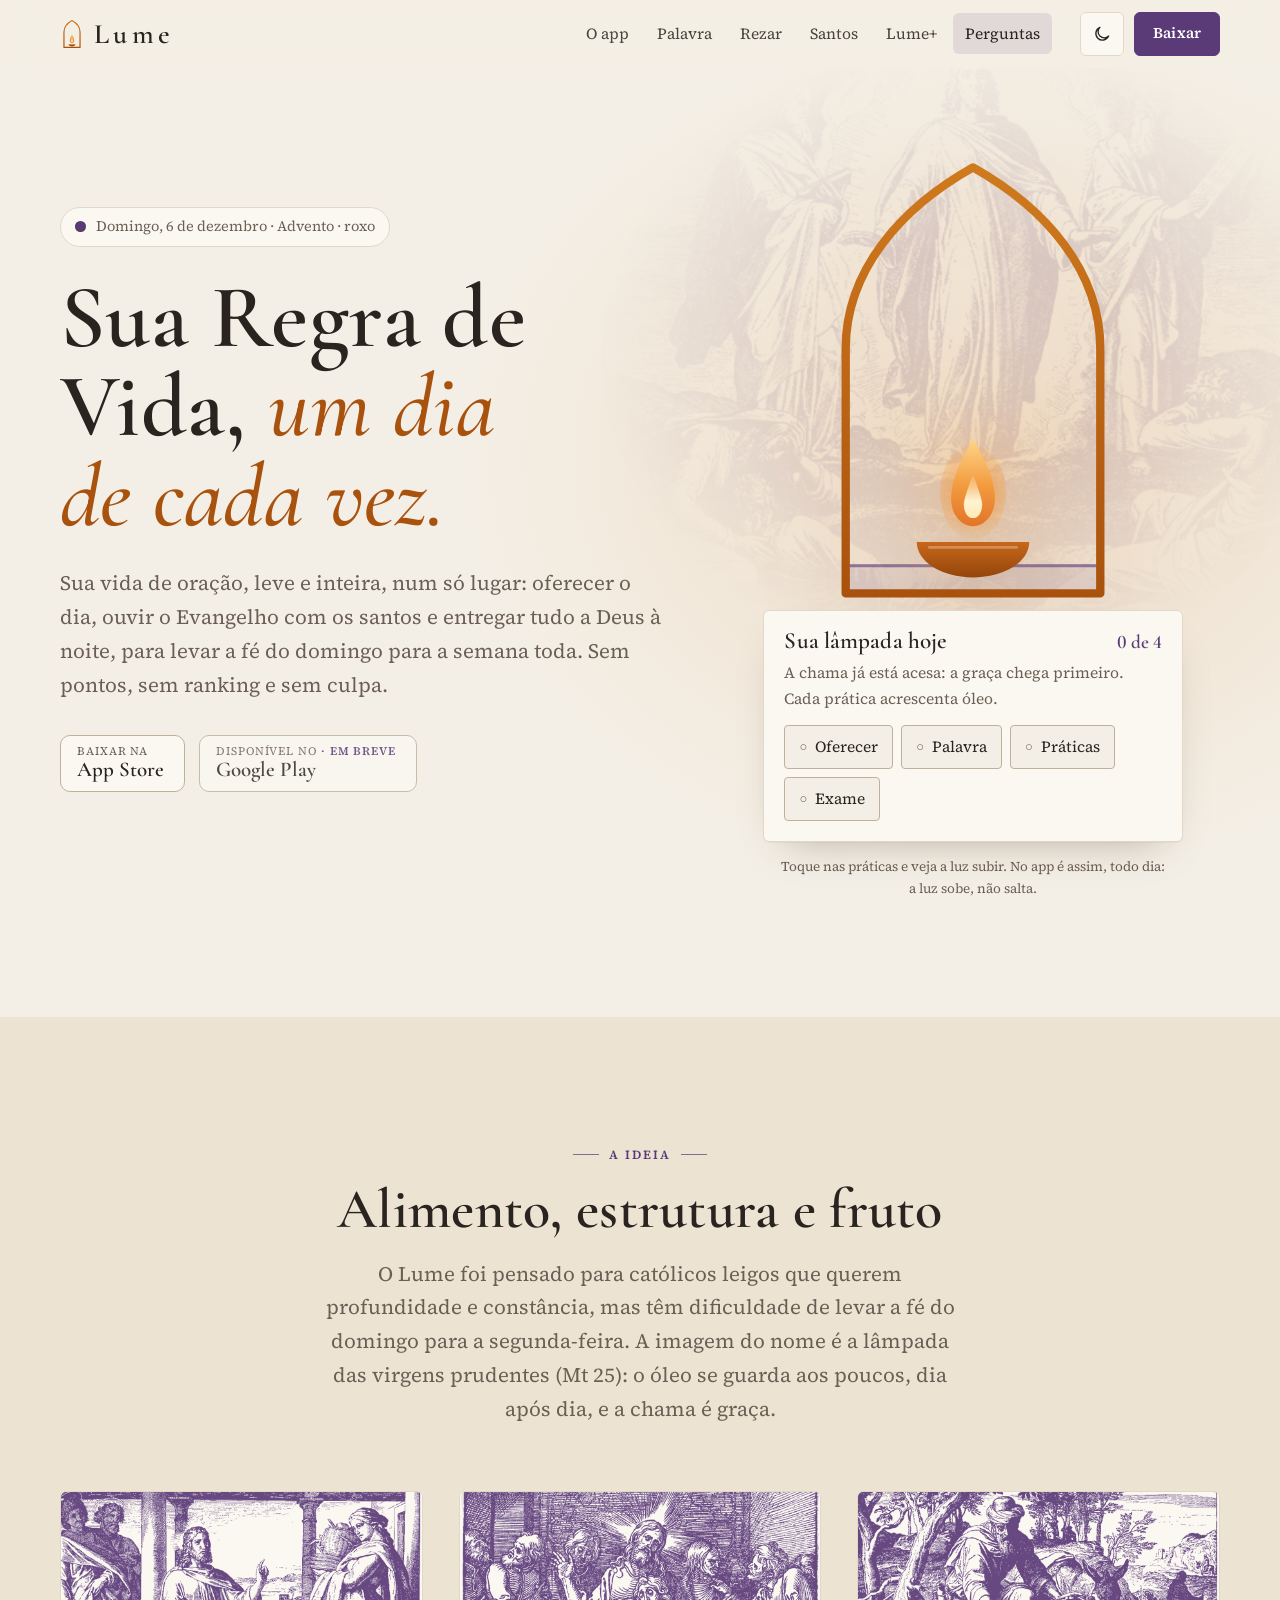
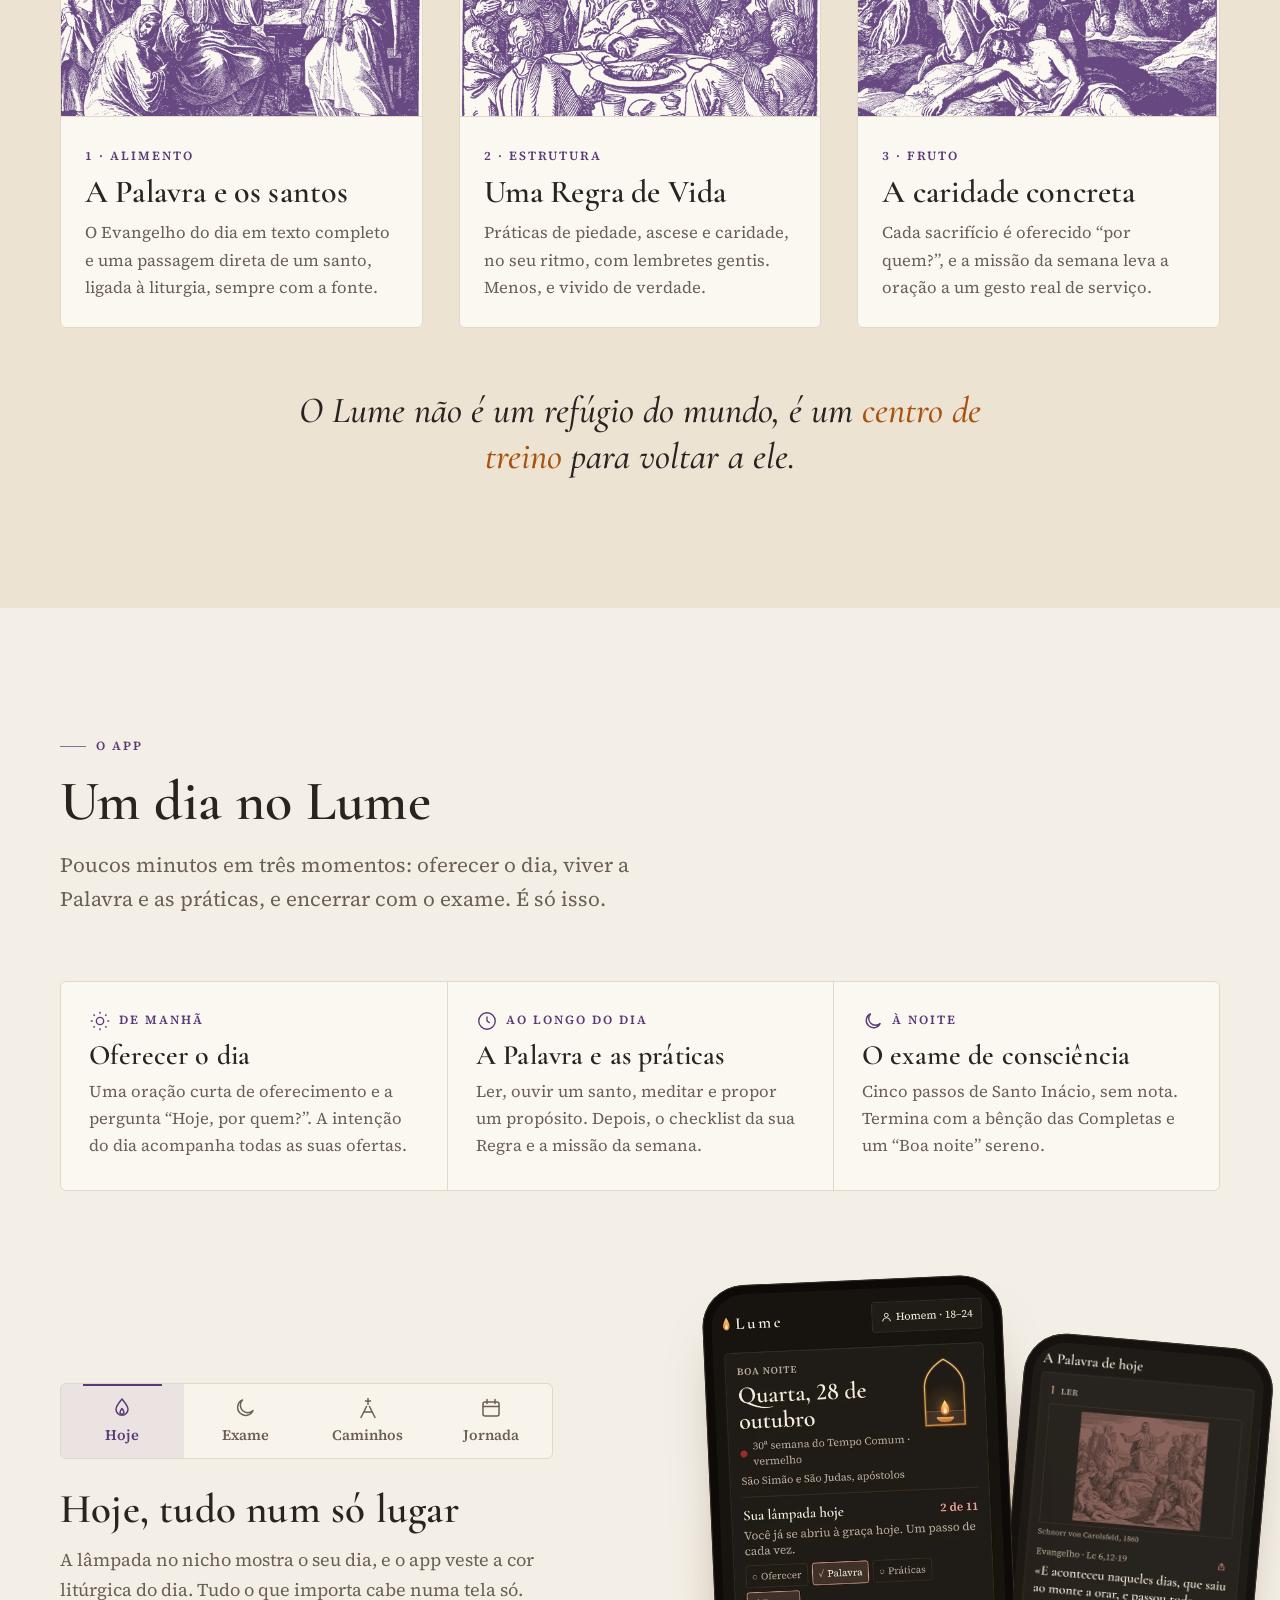
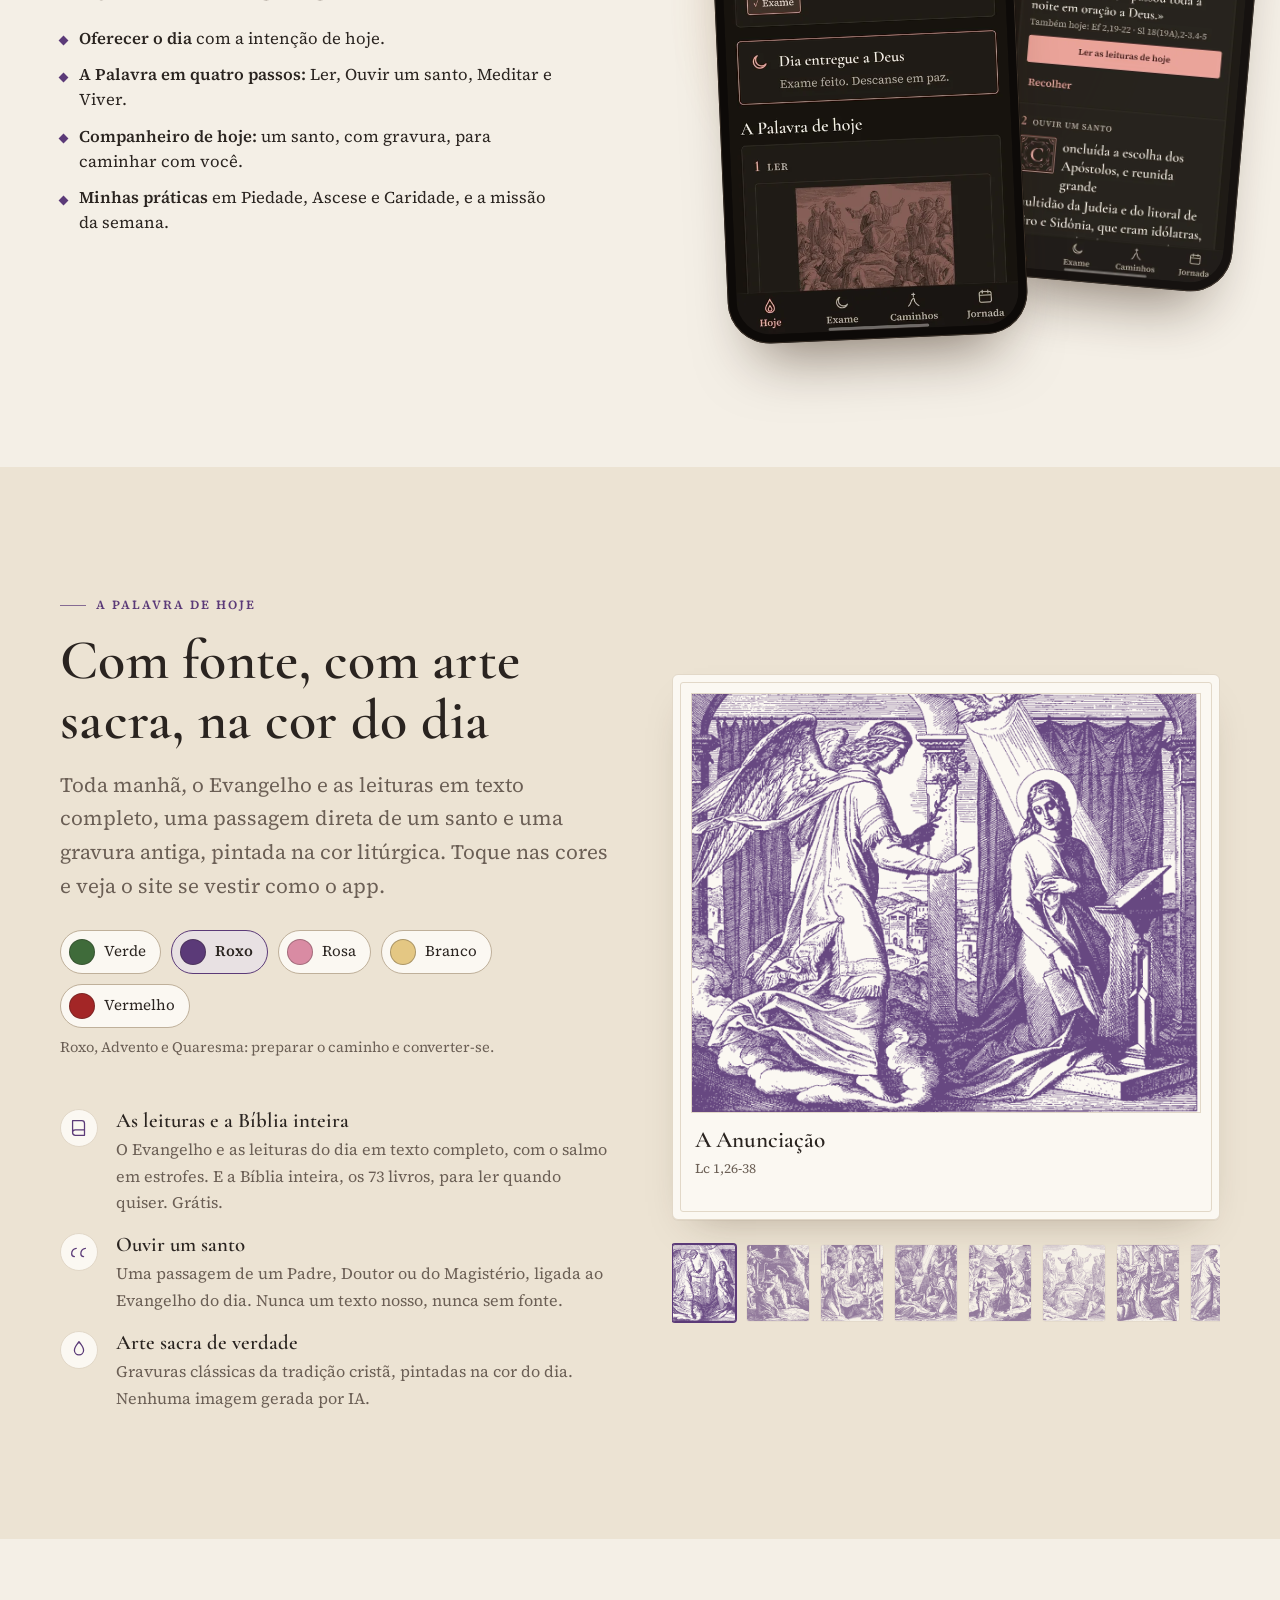
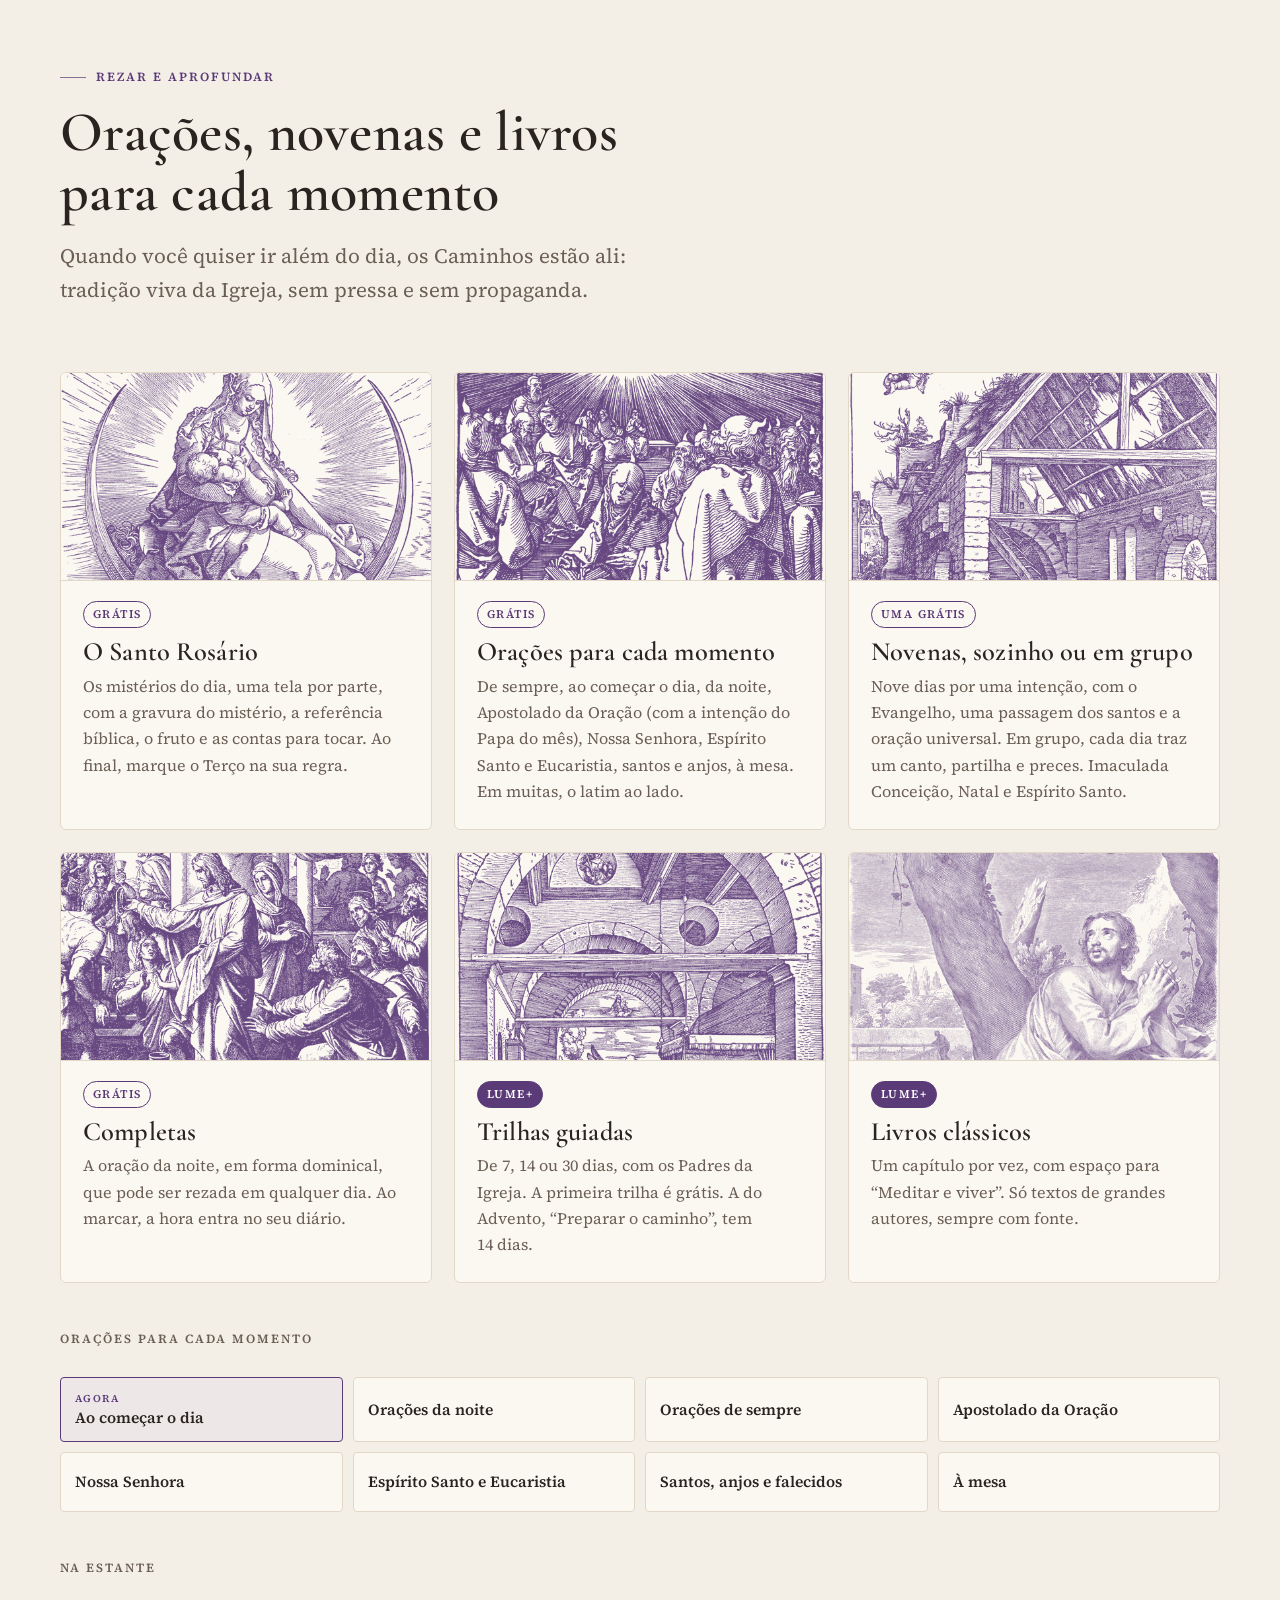
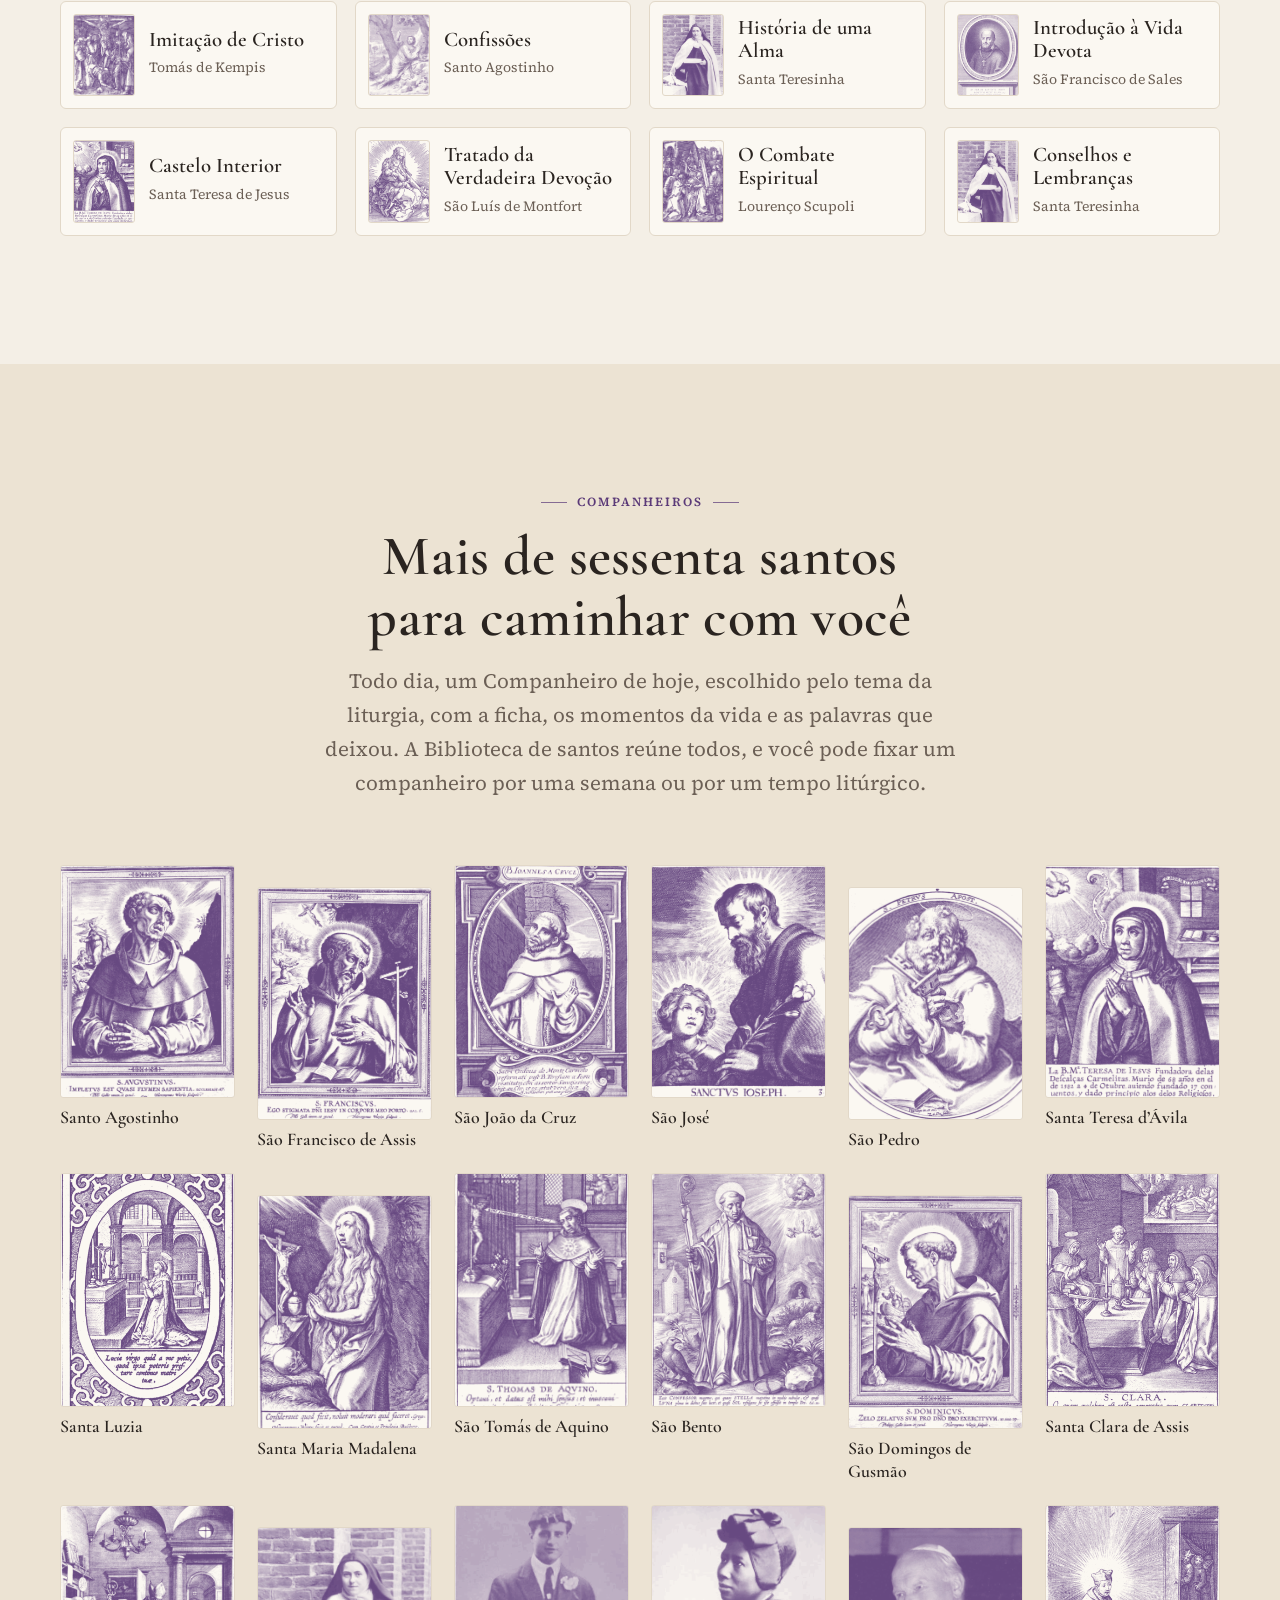
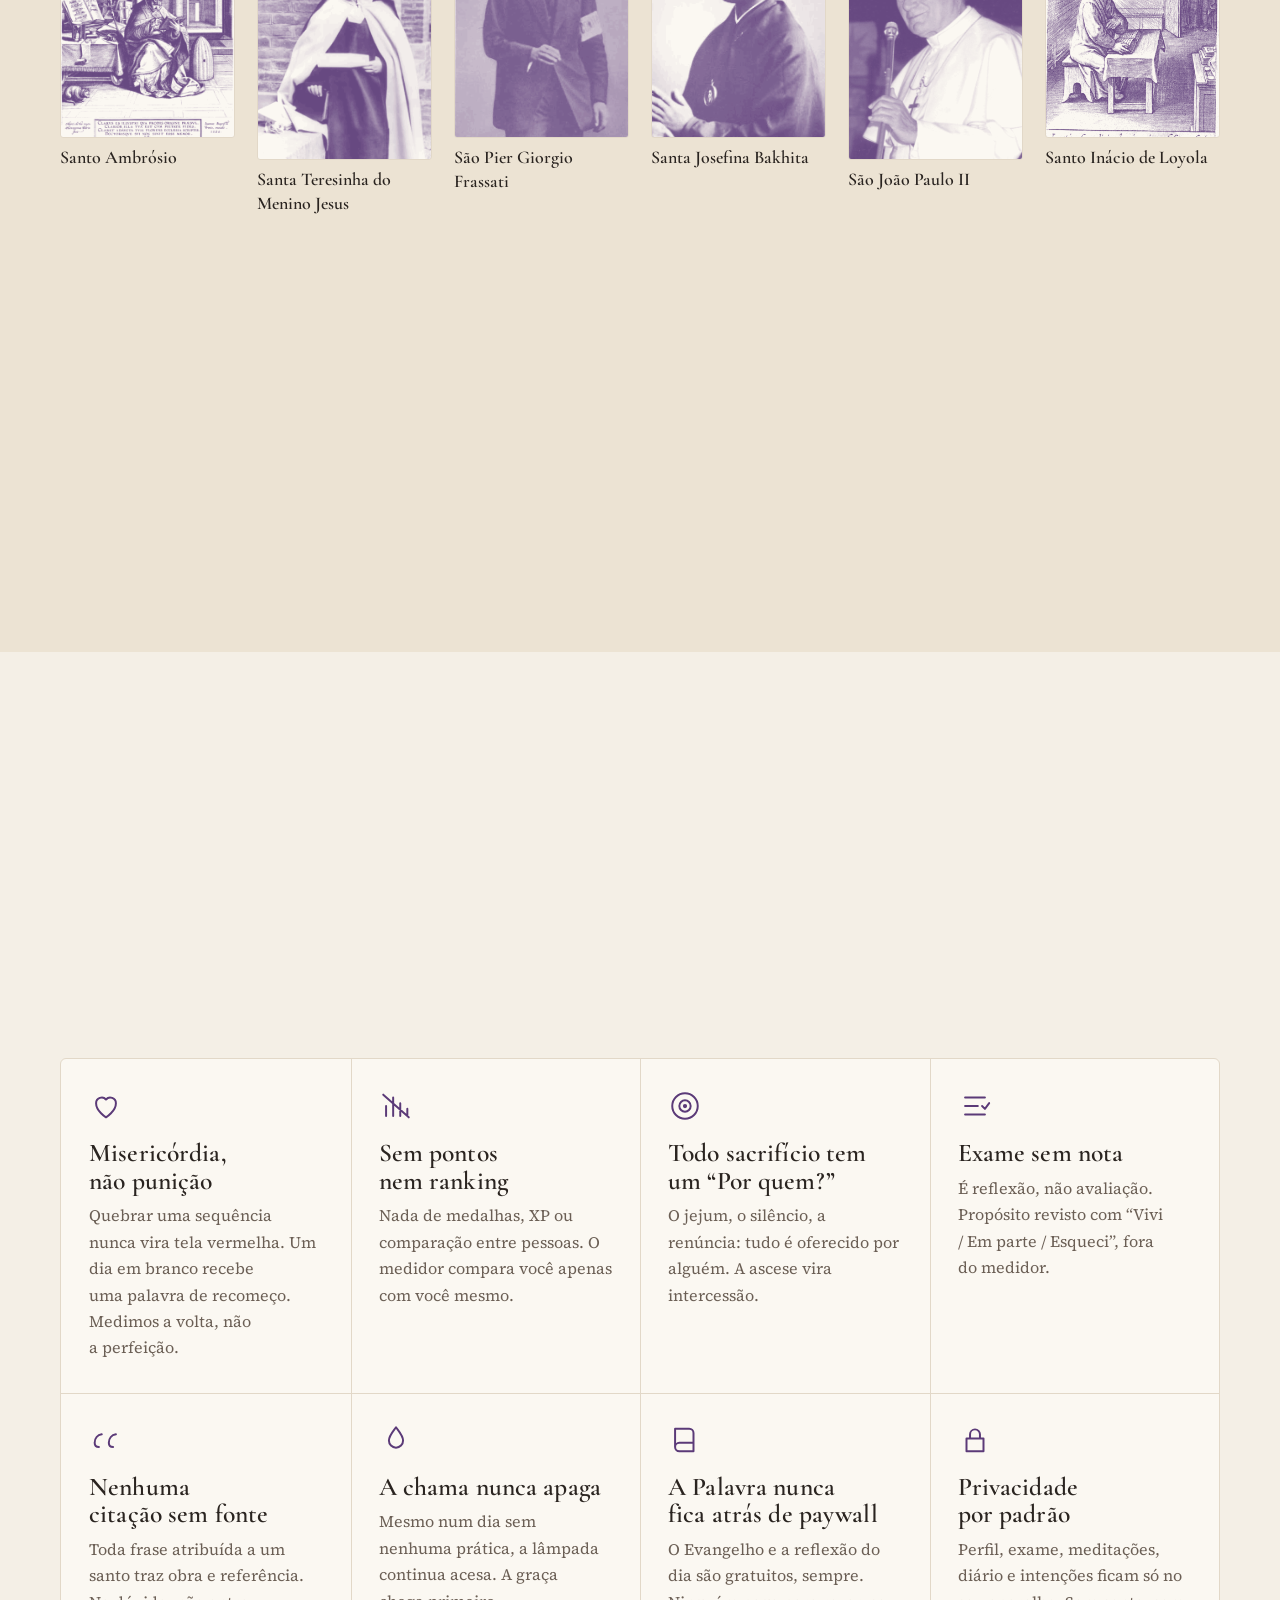
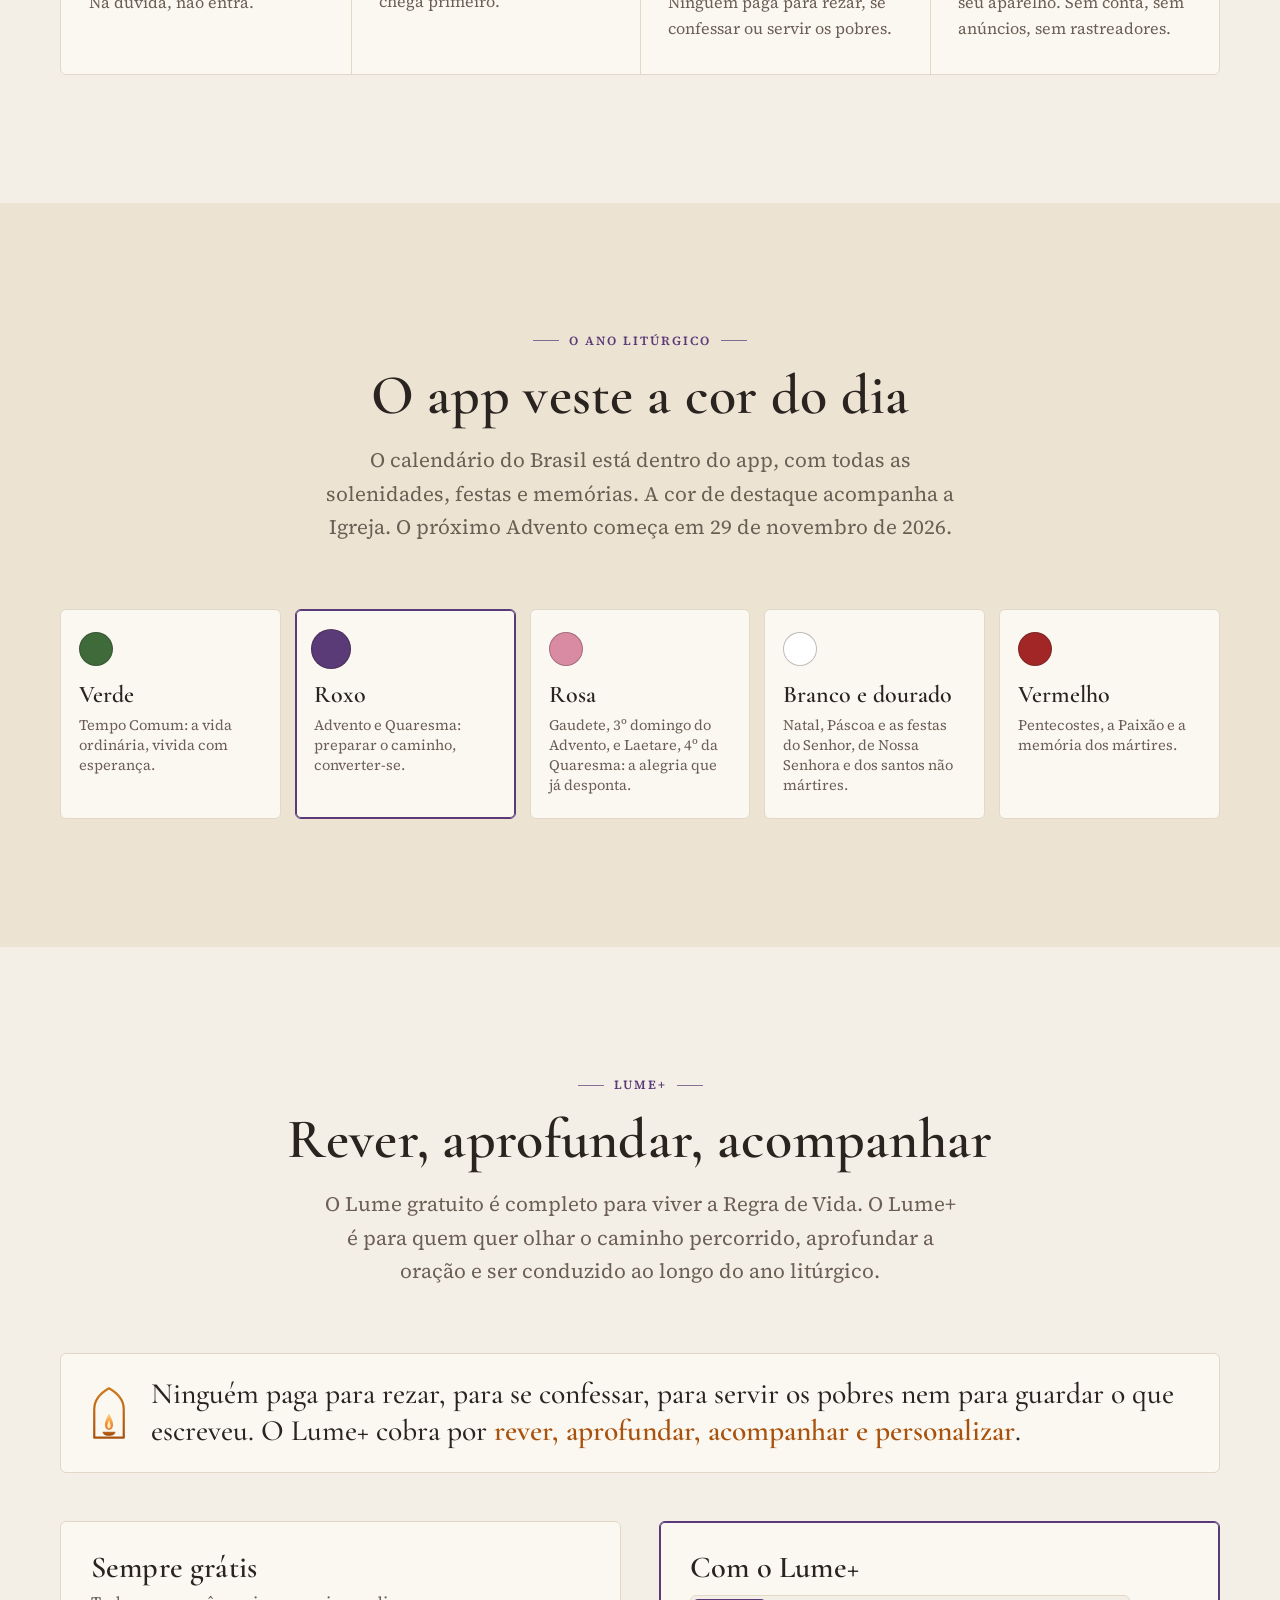
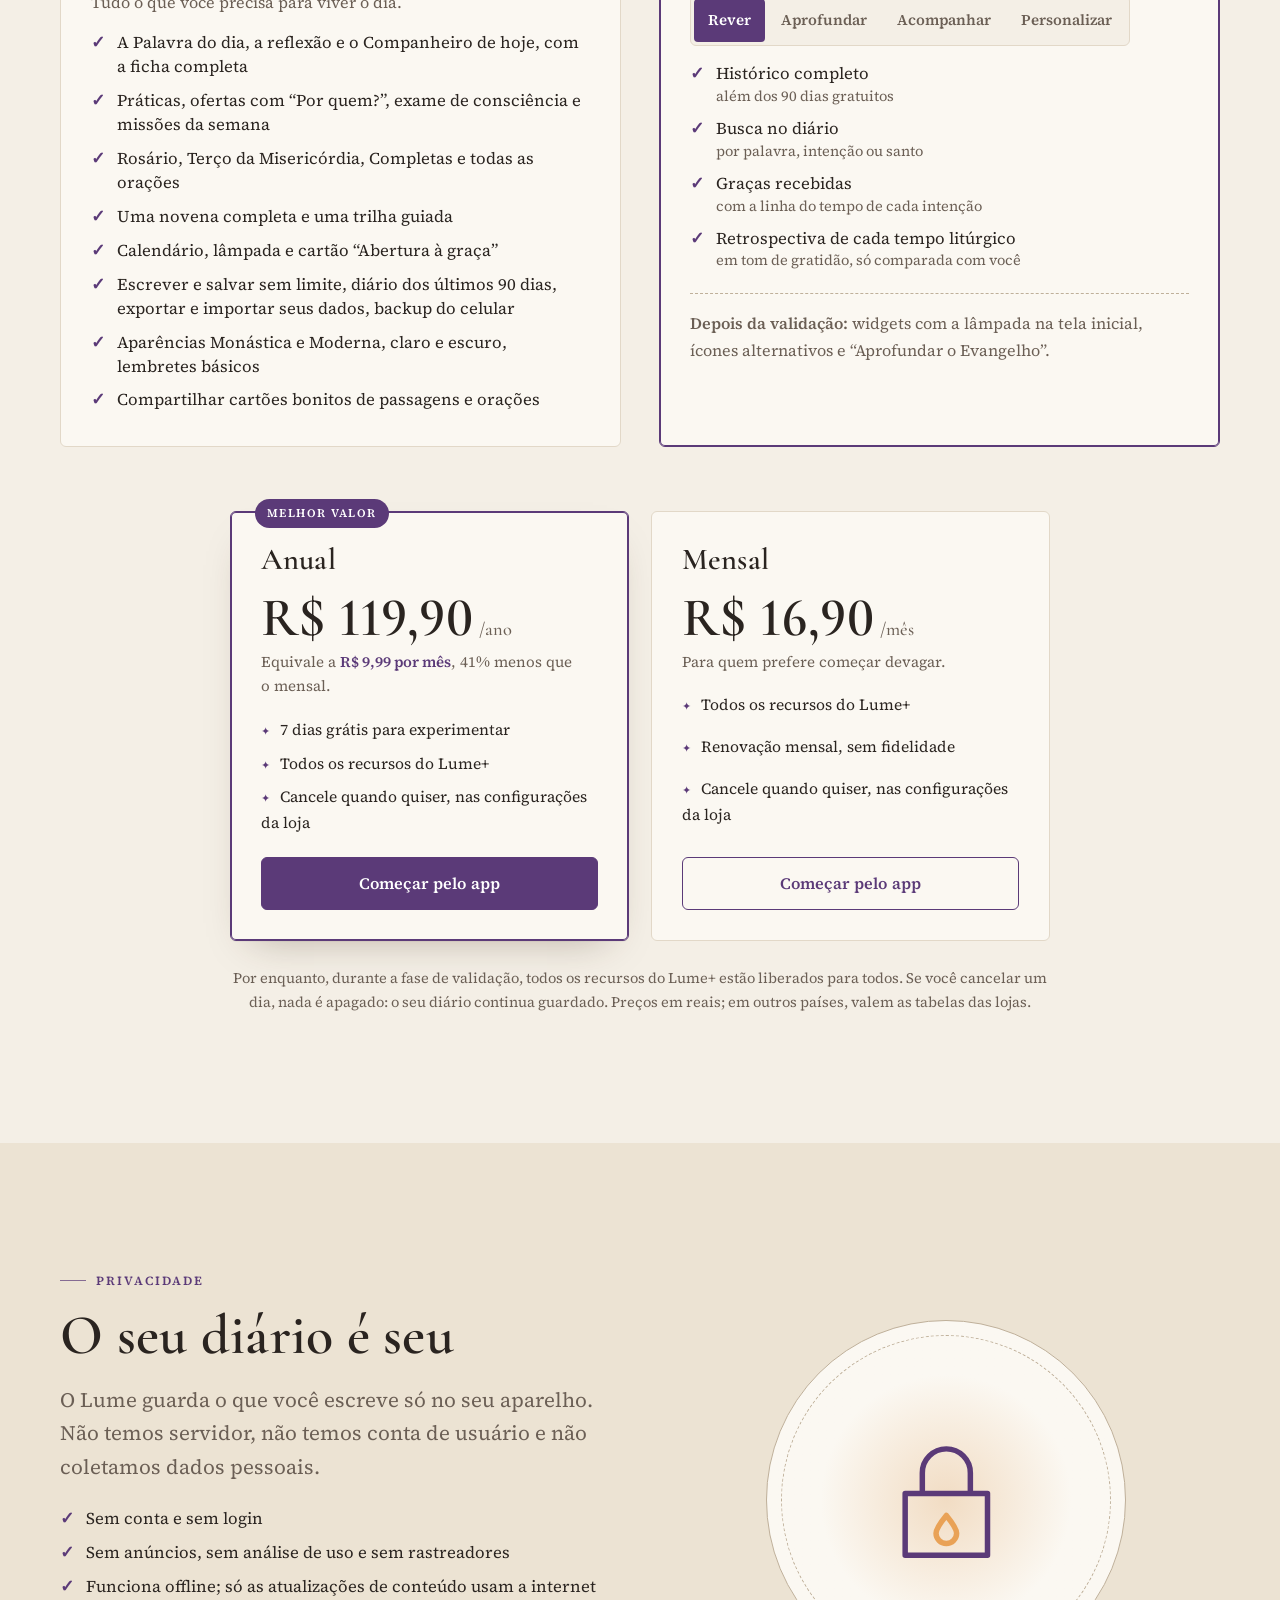
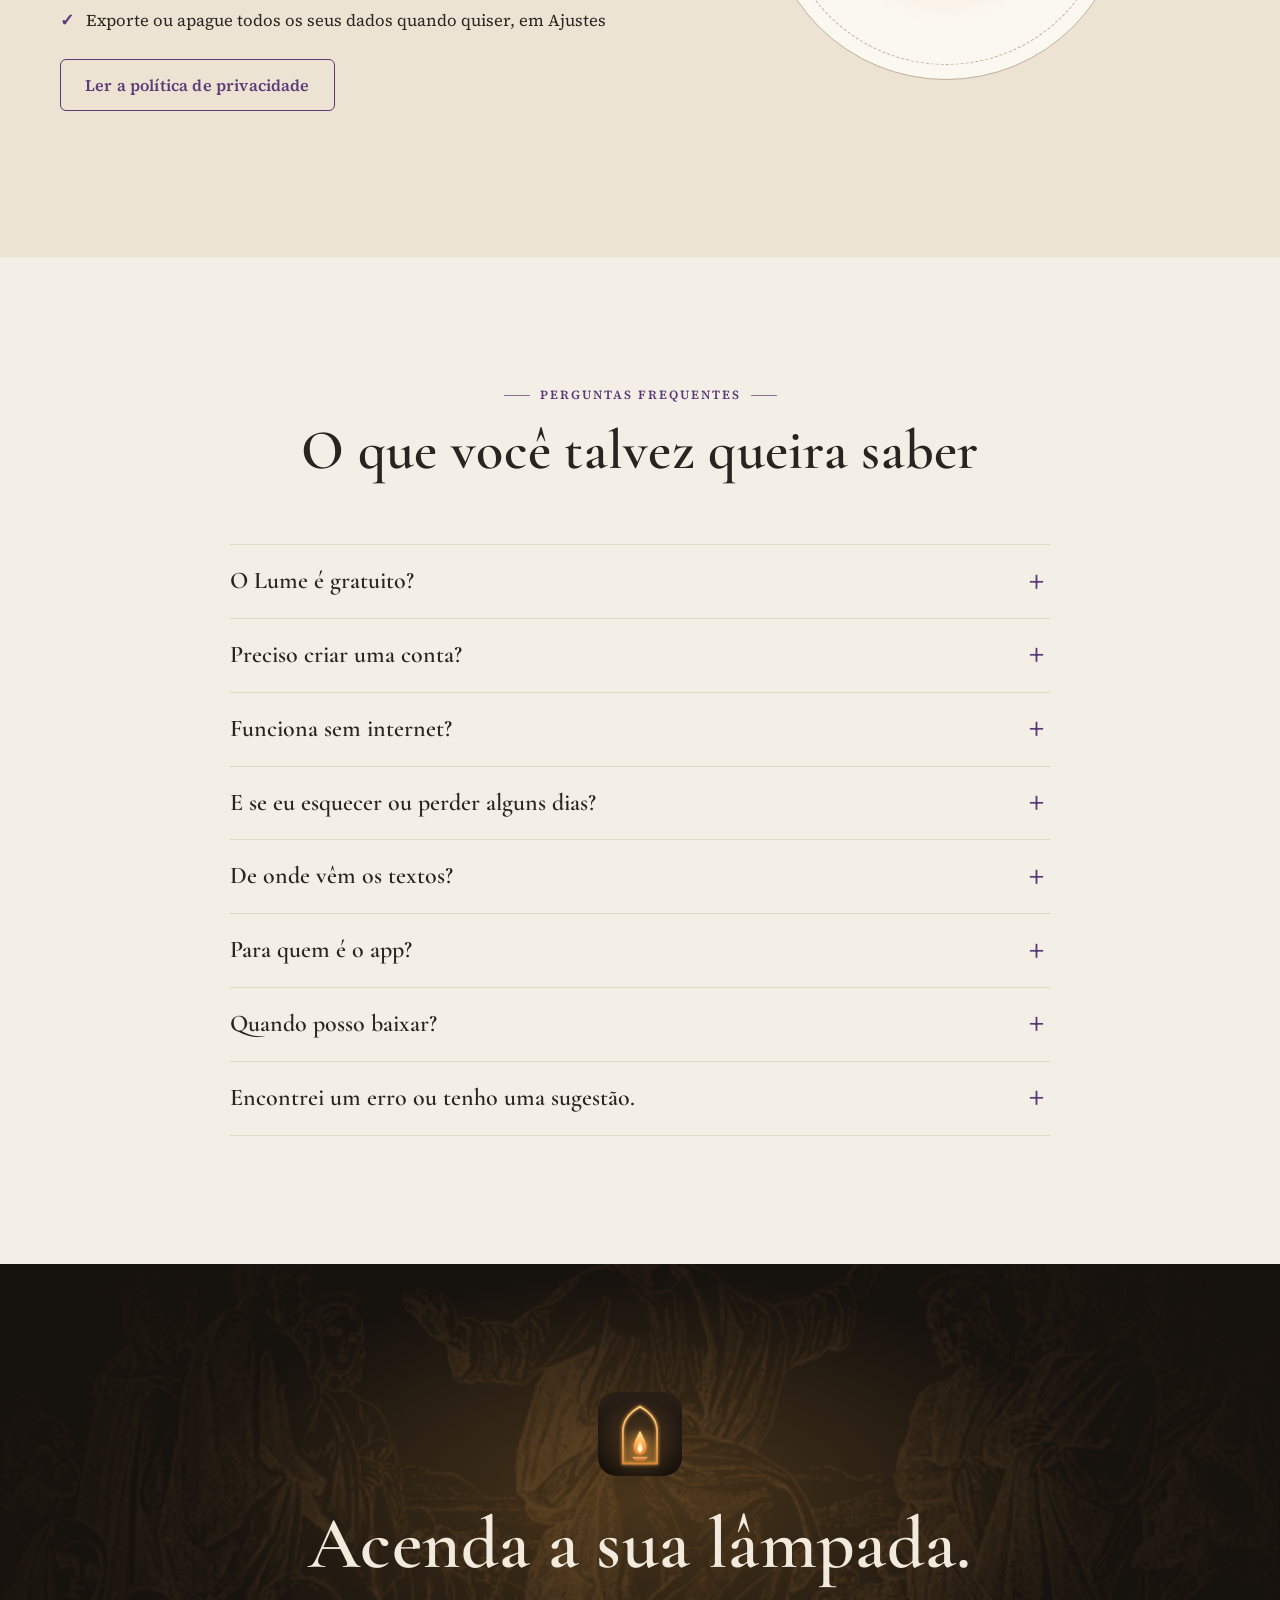
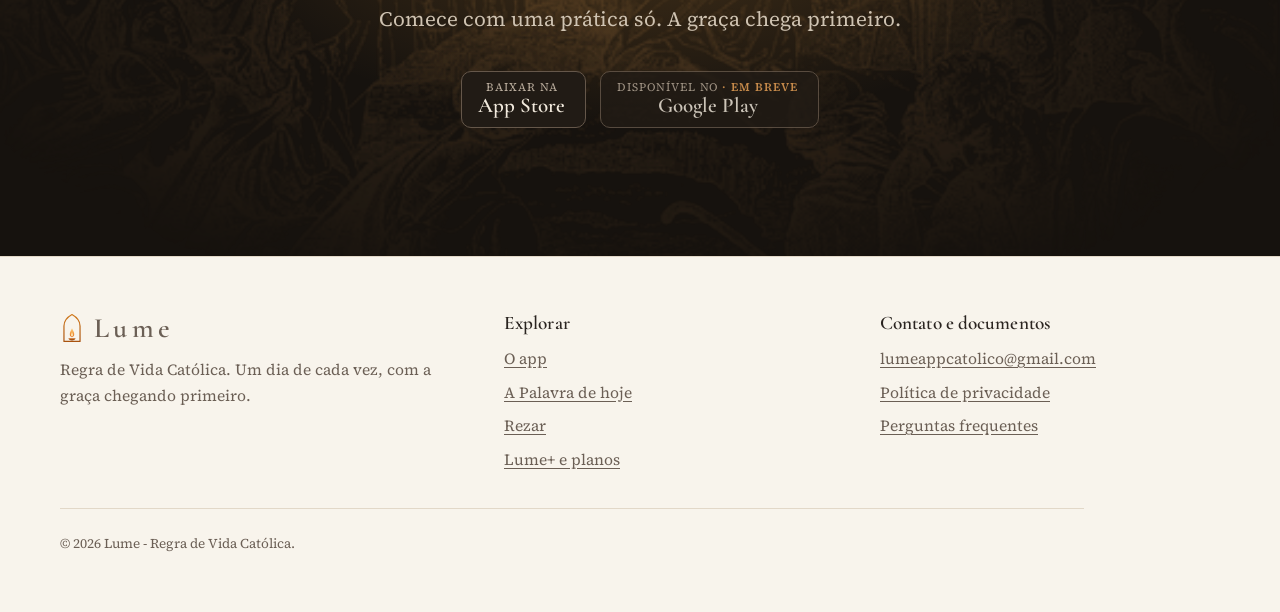
==== commit 16d75ef4: "Site: descrição com o posicionamento novo (vida de oração leve e inteira, num só lugar) Co-Authored-" ====
--- a/index.html
+++ b/index.html
@@ -4,7 +4,7 @@
 <meta charset="utf-8">
 <meta name="viewport" content="width=device-width, initial-scale=1, viewport-fit=cover">
 <title>Lume - Regra de Vida Católica</title>
-<meta name="description" content="O Lume ajuda você a viver uma Regra de Vida católica um dia de cada vez: liturgia do dia, a Bíblia inteira, palavras dos santos, orações, exame de consciência e caridade. Sem conta, sem anúncios, tudo no seu aparelho.">
+<meta name="description" content="Sua vida de oração, leve e inteira, num só lugar. Ofereça o dia, ouça o Evangelho com os santos e entregue tudo a Deus à noite. Sem conta, sem anúncios, tudo no seu aparelho.">
 <meta name="theme-color" content="#F4EFE6" media="(prefers-color-scheme: light)">
 <meta name="theme-color" content="#16120E" media="(prefers-color-scheme: dark)">
 <meta name="color-scheme" content="light dark">
@@ -12,7 +12,7 @@
 <meta property="og:type" content="website">
 <meta property="og:locale" content="pt_BR">
 <meta property="og:title" content="Lume - Regra de Vida Católica">
-<meta property="og:description" content="Liturgia do dia, a Bíblia inteira, palavras dos santos, oração e caridade num só lugar. Sem pontos, sem ranking e sem culpa.">
+<meta property="og:description" content="Sua vida de oração, leve e inteira, num só lugar. Sem pontos, sem ranking e sem culpa.">
 <meta property="og:image" content="https://lumecatolico.com.br/img/og.jpg">
 <meta property="og:url" content="https://lumecatolico.com.br/">
 <meta name="twitter:card" content="summary_large_image">
@@ -79,7 +79,7 @@
     <div>
       <p class="today rv" id="hoje"><span class="dot"></span><span id="hoje-txt">Regra de Vida Católica</span></p>
       <h1 id="h-hero" class="rv" style="--d:.05s">Sua Regra de Vida, <em>um dia de cada vez.</em></h1>
-      <p class="lead rv" style="--d:.12s">O Lume reúne a liturgia do dia, as palavras dos santos, a oração e a caridade num só lugar, para você levar a fé do domingo para a semana toda. Sem pontos, sem ranking e sem culpa.</p>
+      <p class="lead rv" style="--d:.12s">Sua vida de oração, leve e inteira, num só lugar: oferecer o dia, ouvir o Evangelho com os santos e entregar tudo a Deus à noite, para levar a fé do domingo para a semana toda. Sem pontos, sem ranking e sem culpa.</p>
       <div class="cta-row rv" id="baixar" style="--d:.2s">
         <a class="store soon" href="#baixar" data-loja="ios" aria-disabled="true"><span><small>Baixar na</small><strong>App Store</strong></span></a>
         <a class="store soon" href="#baixar" data-loja="android" aria-disabled="true"><span><small>Disponível no</small><strong>Google Play</strong></span></a>
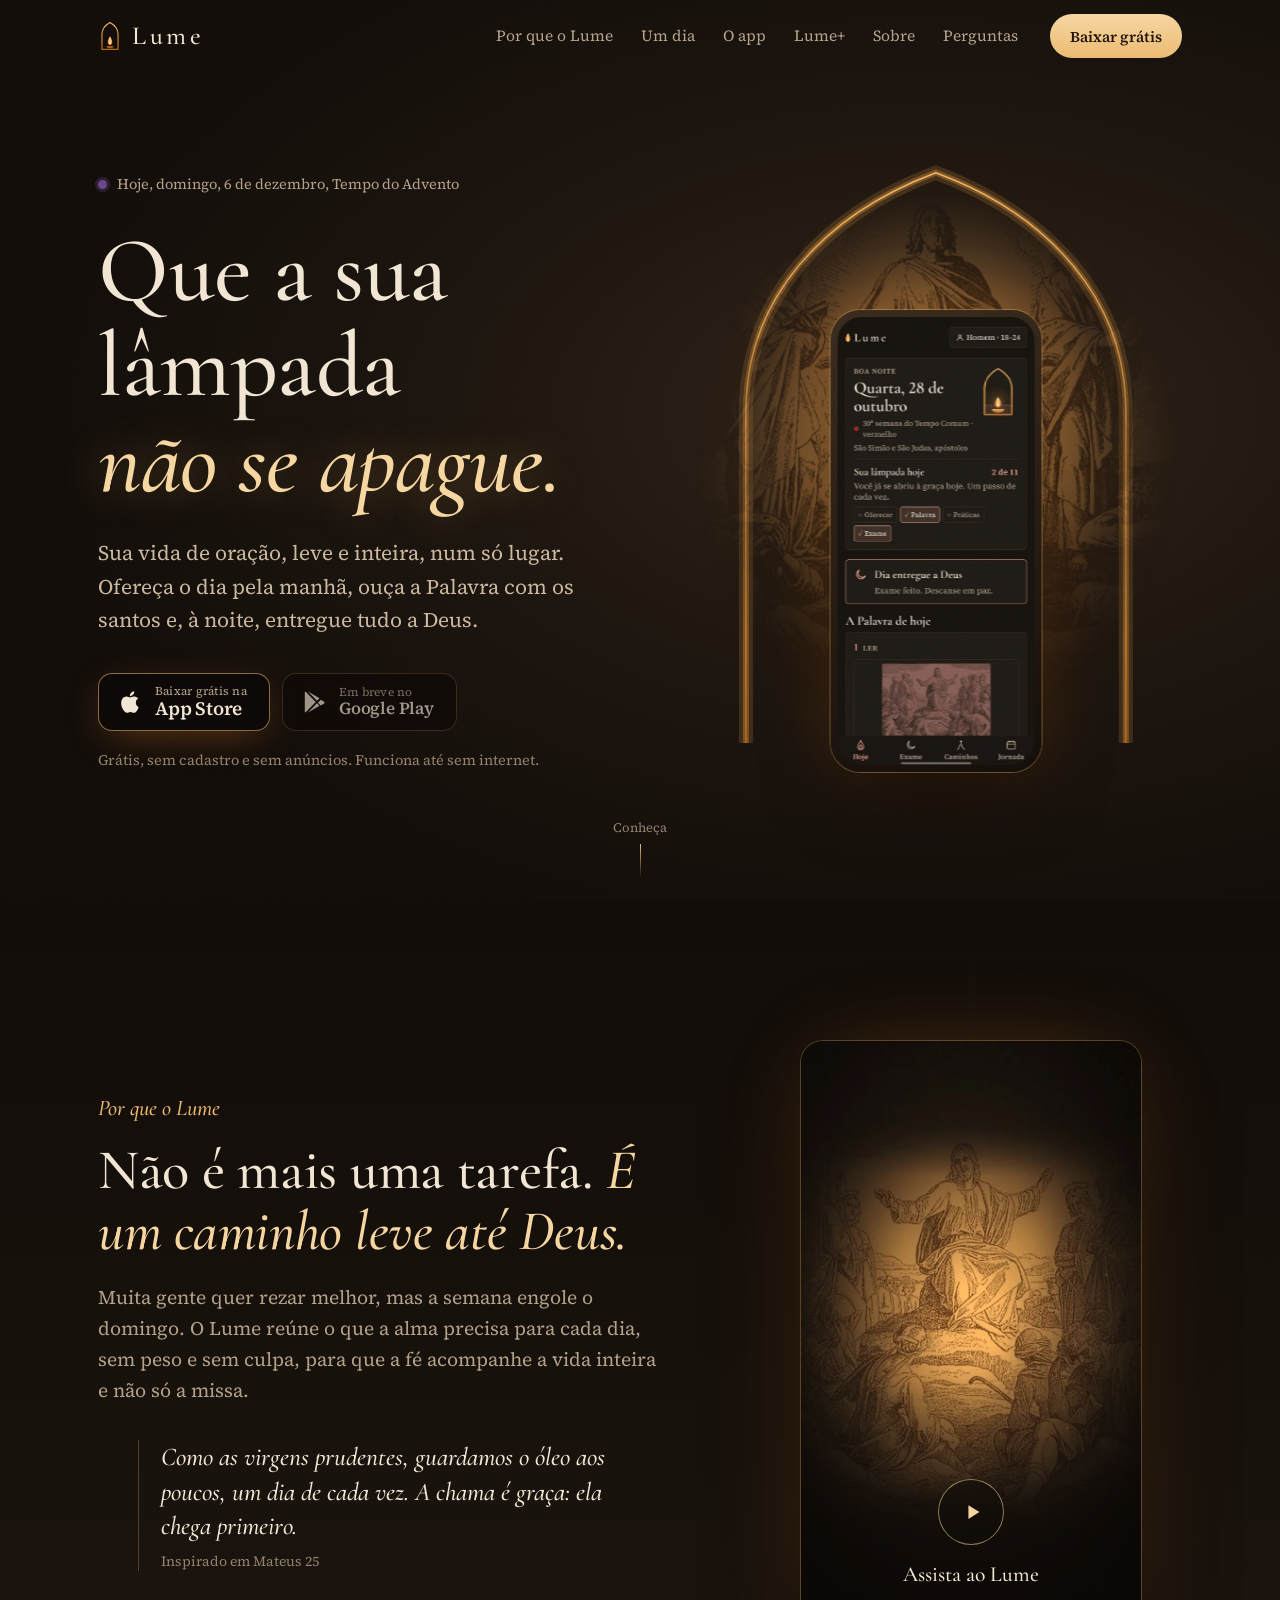
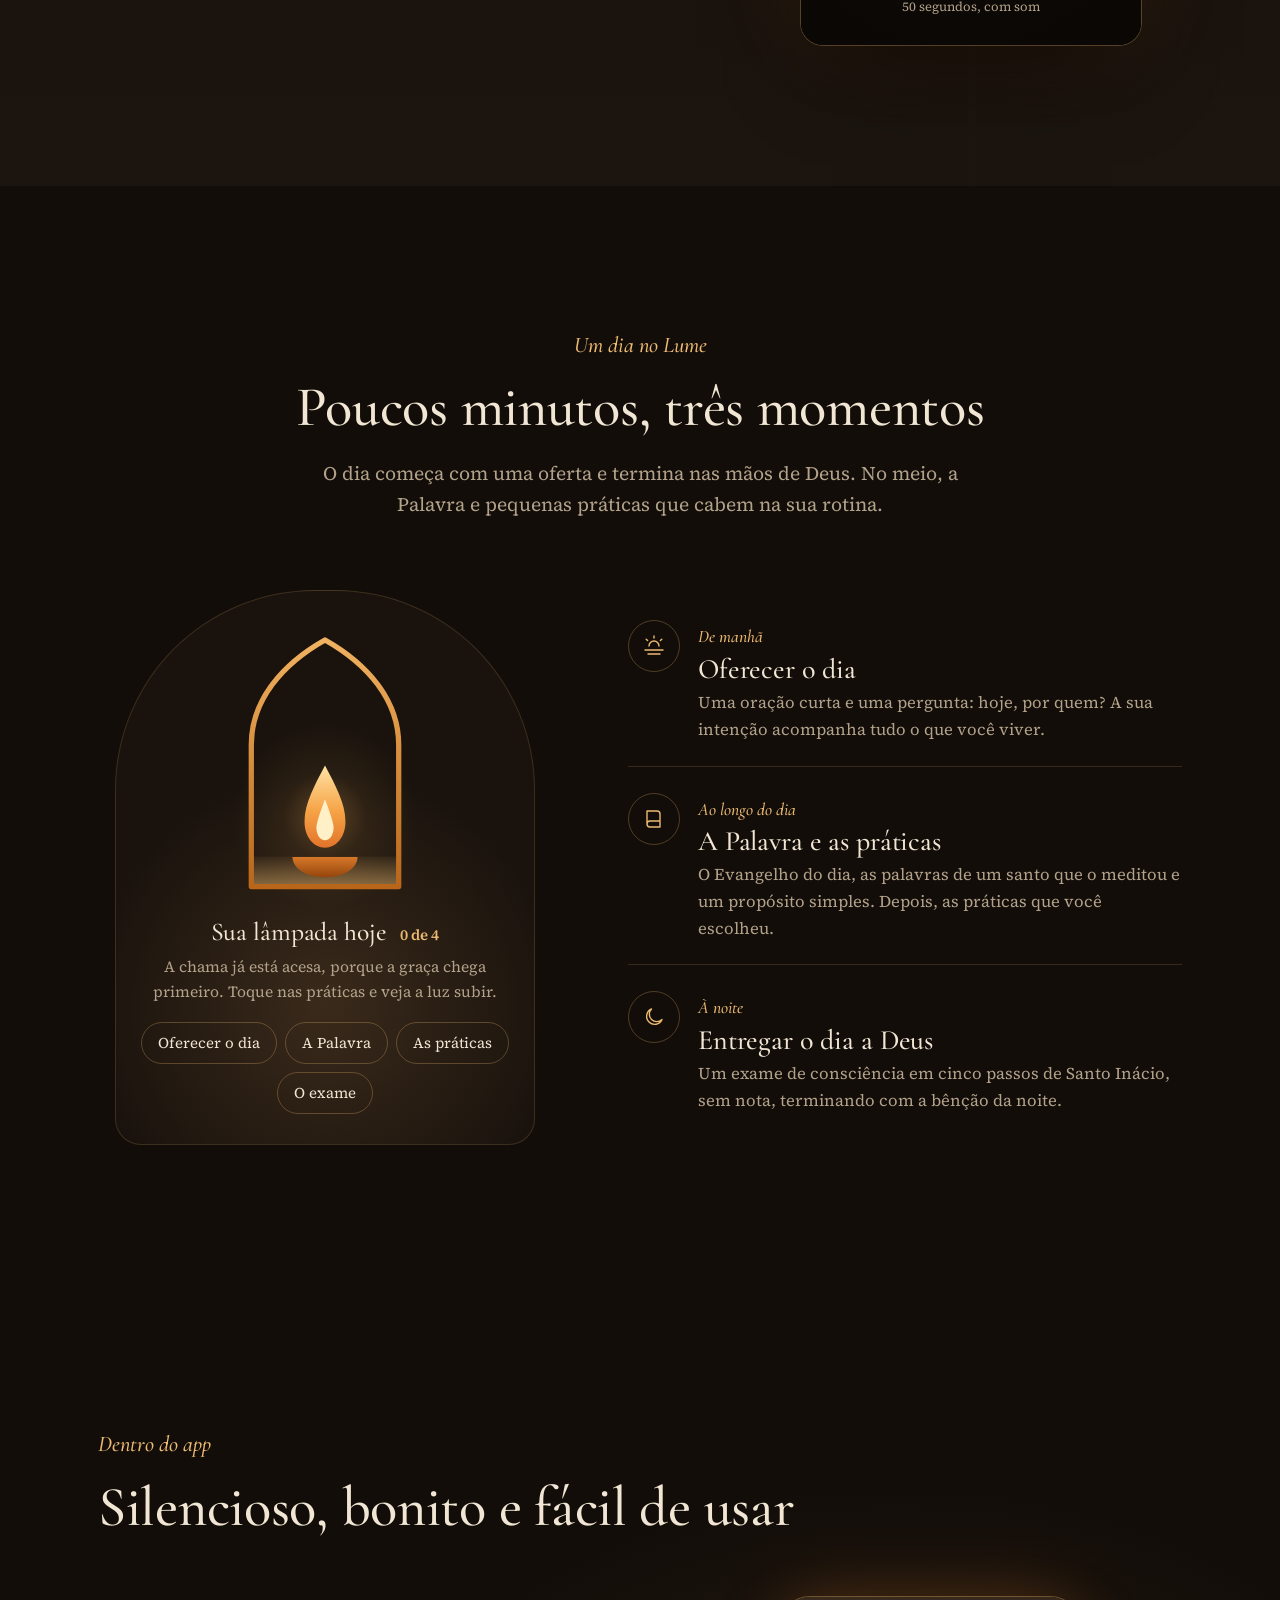
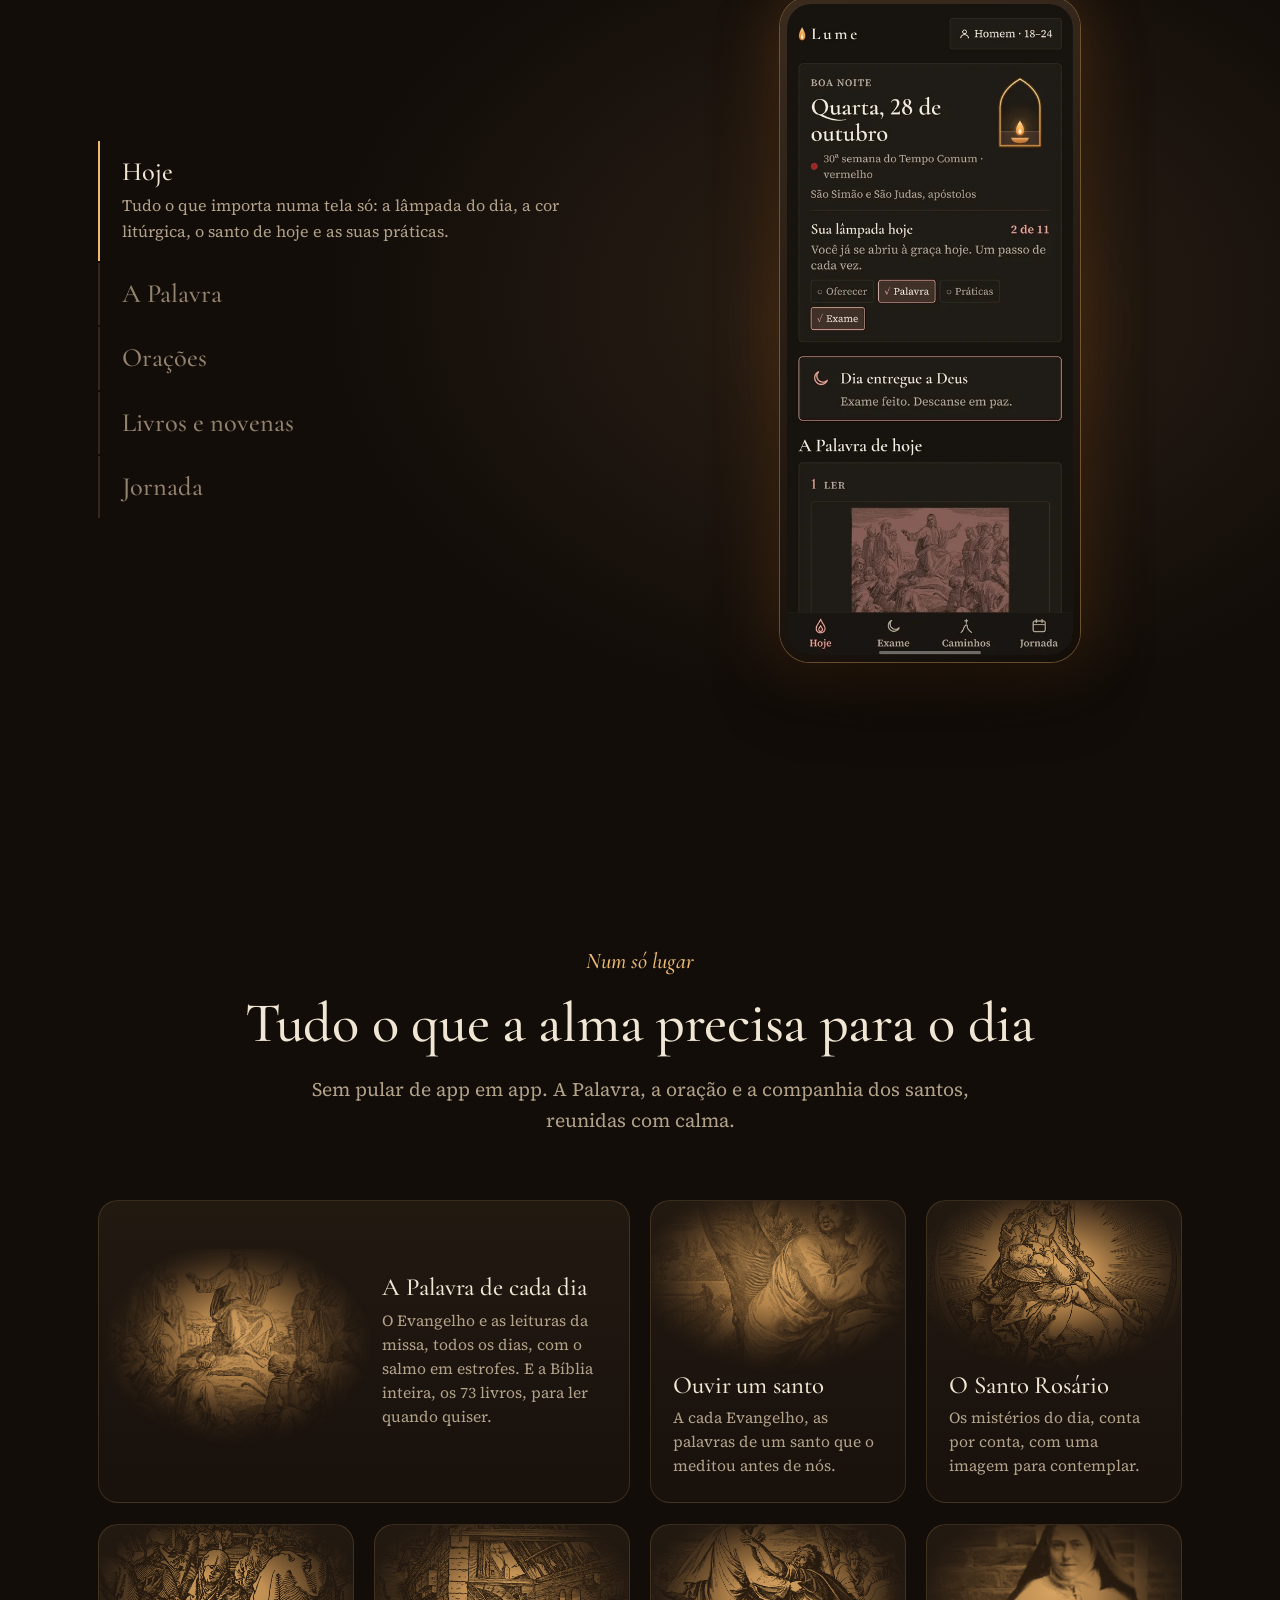
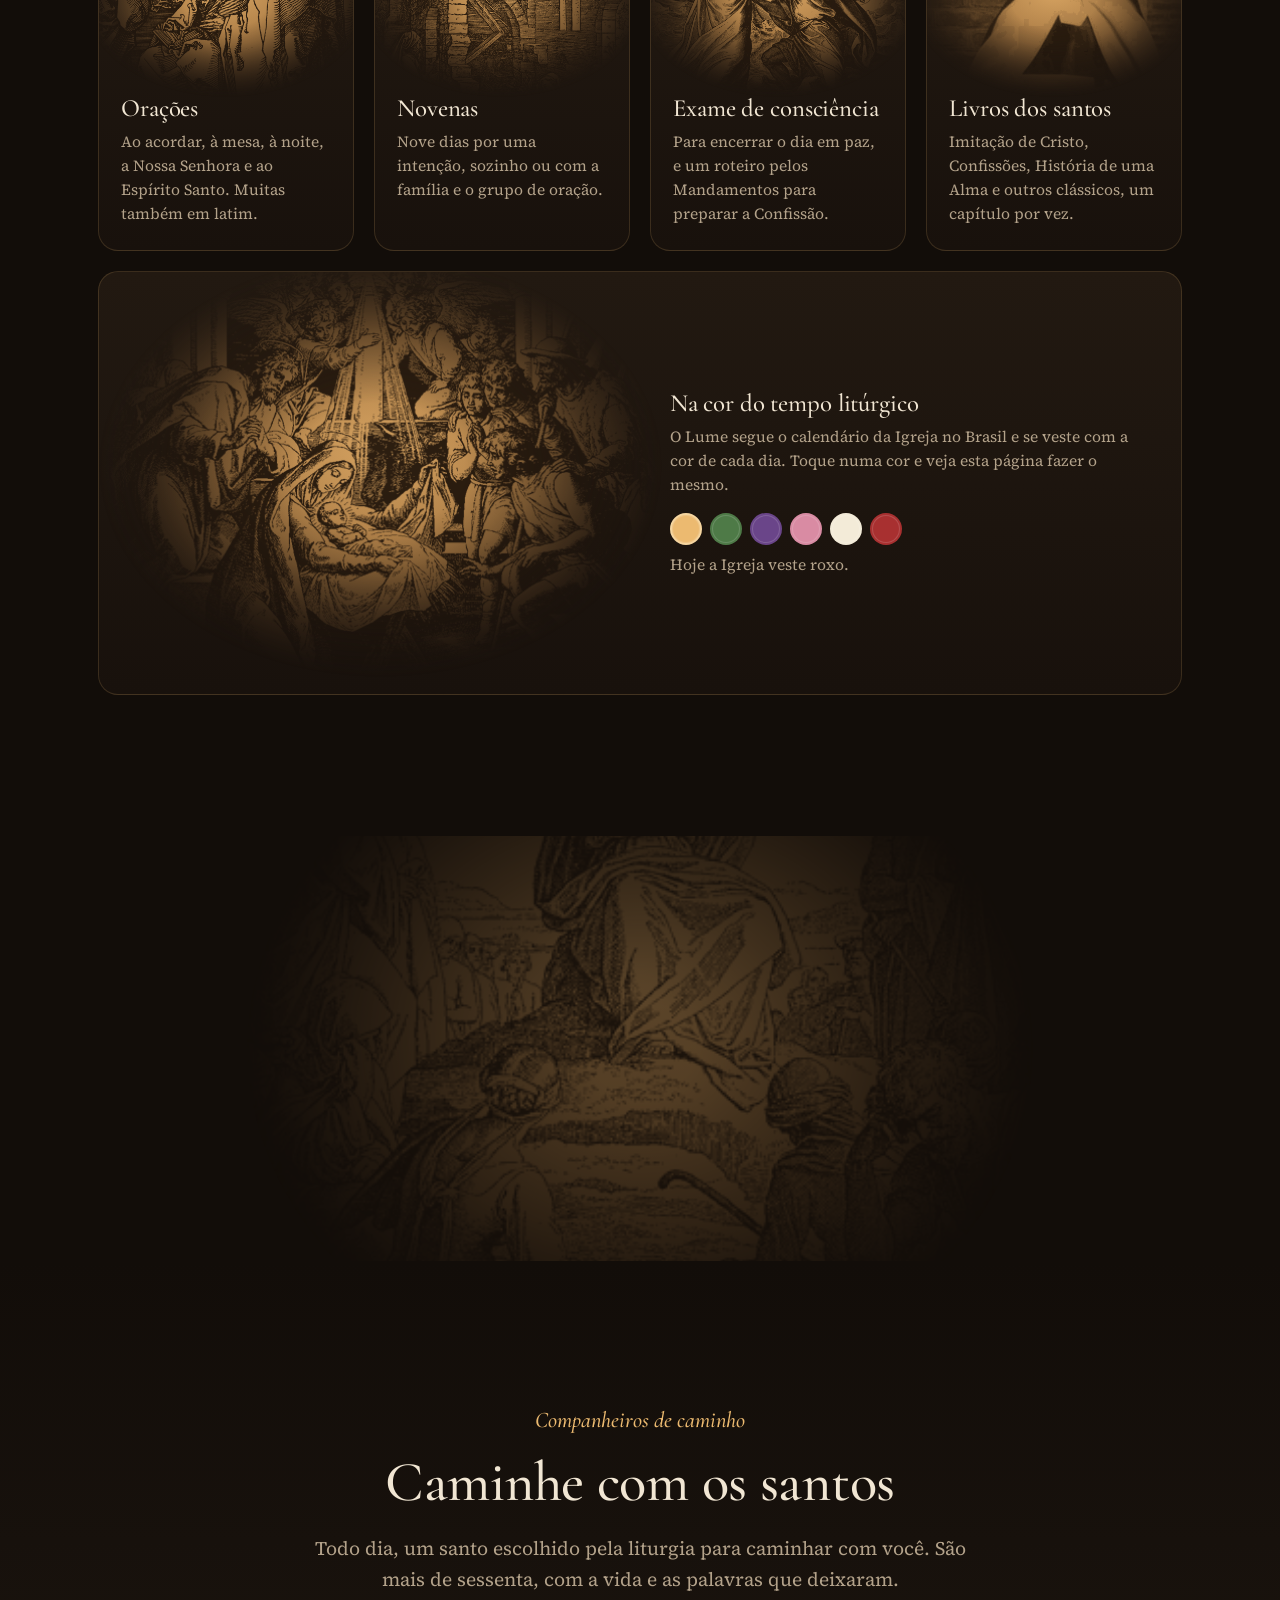
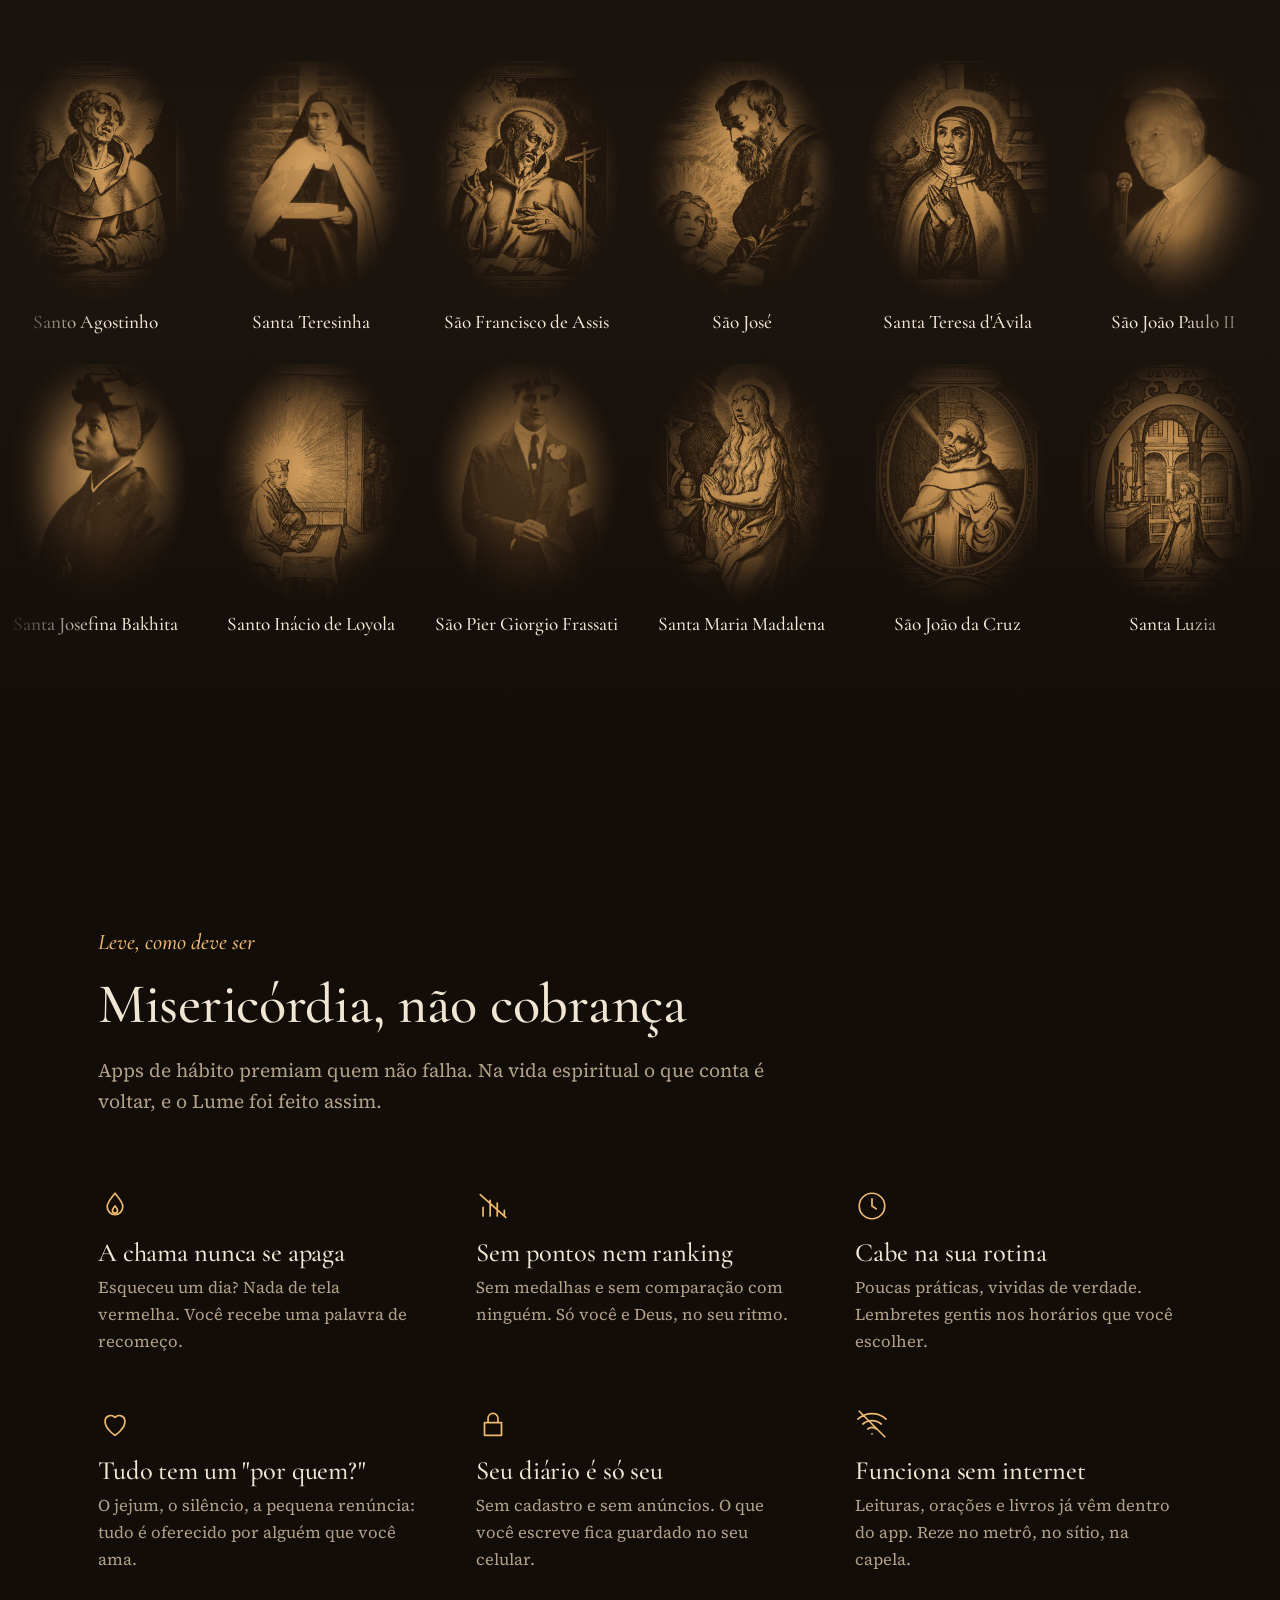
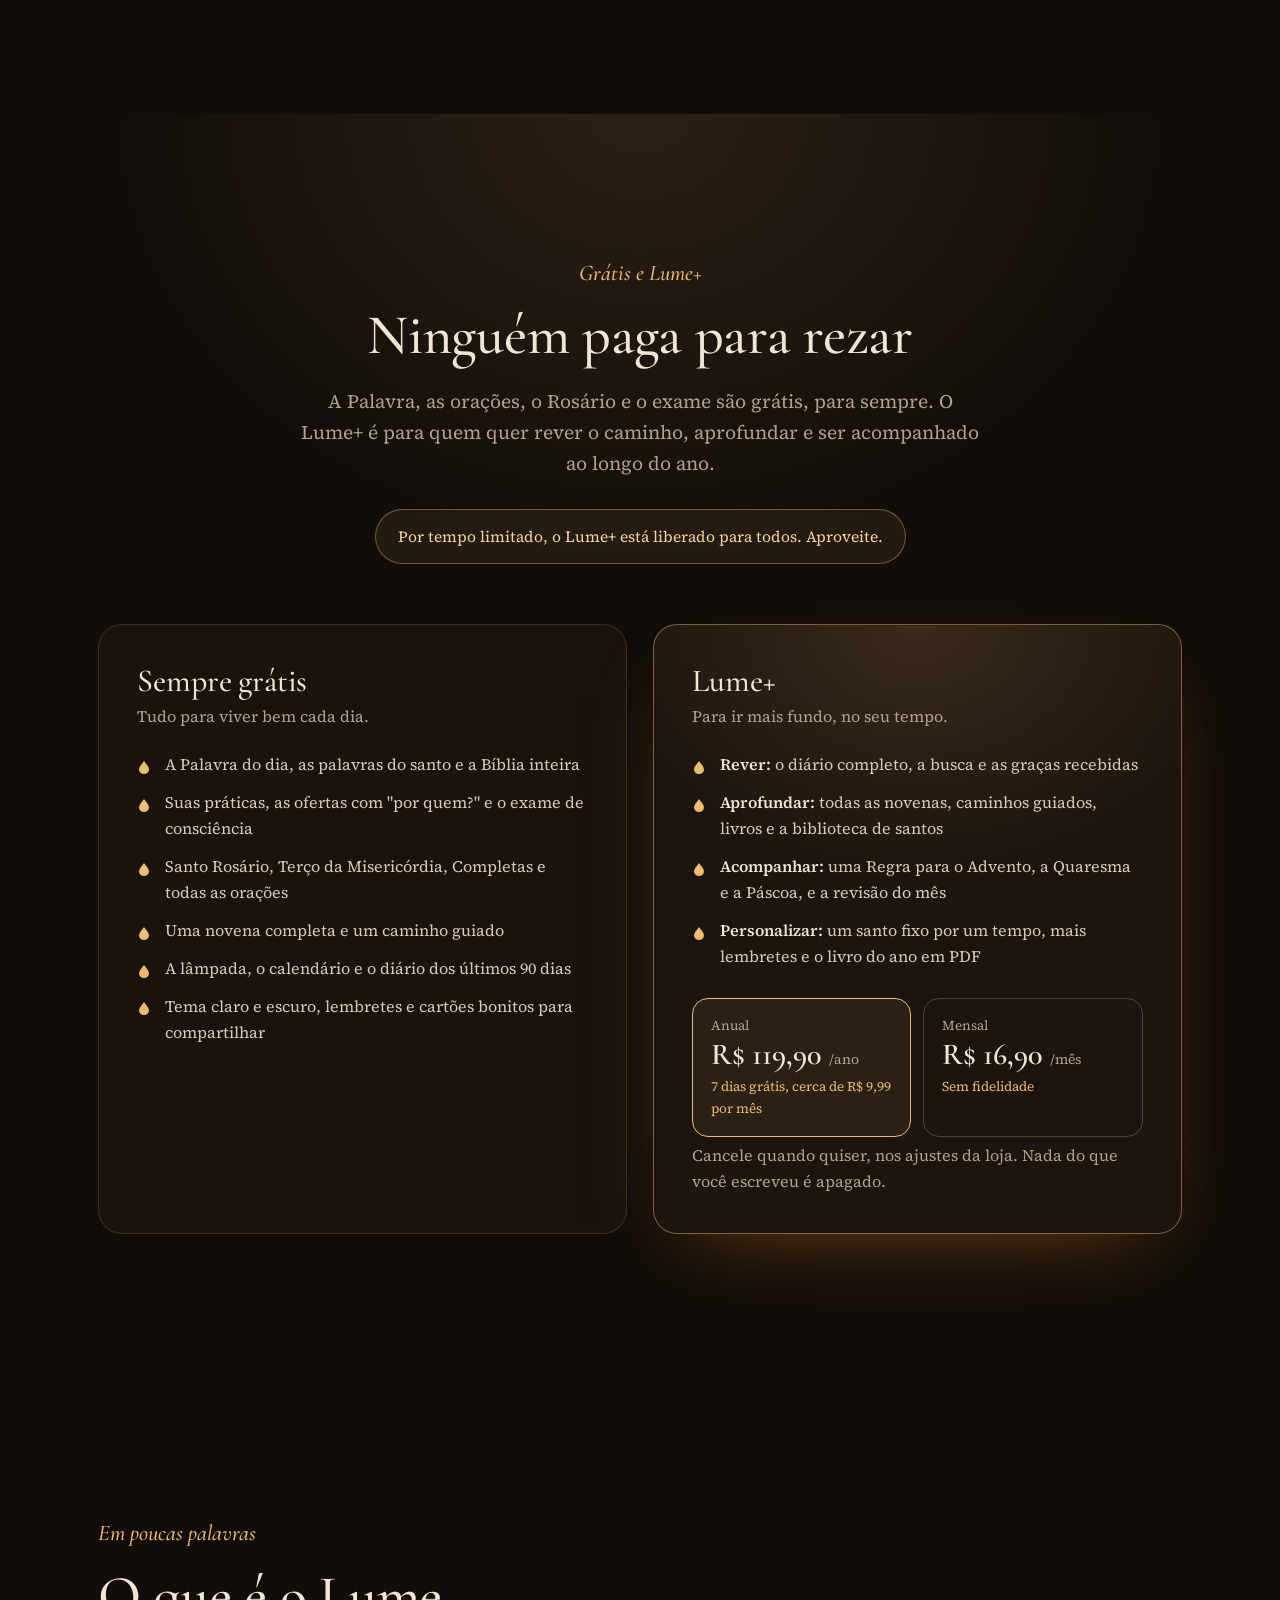
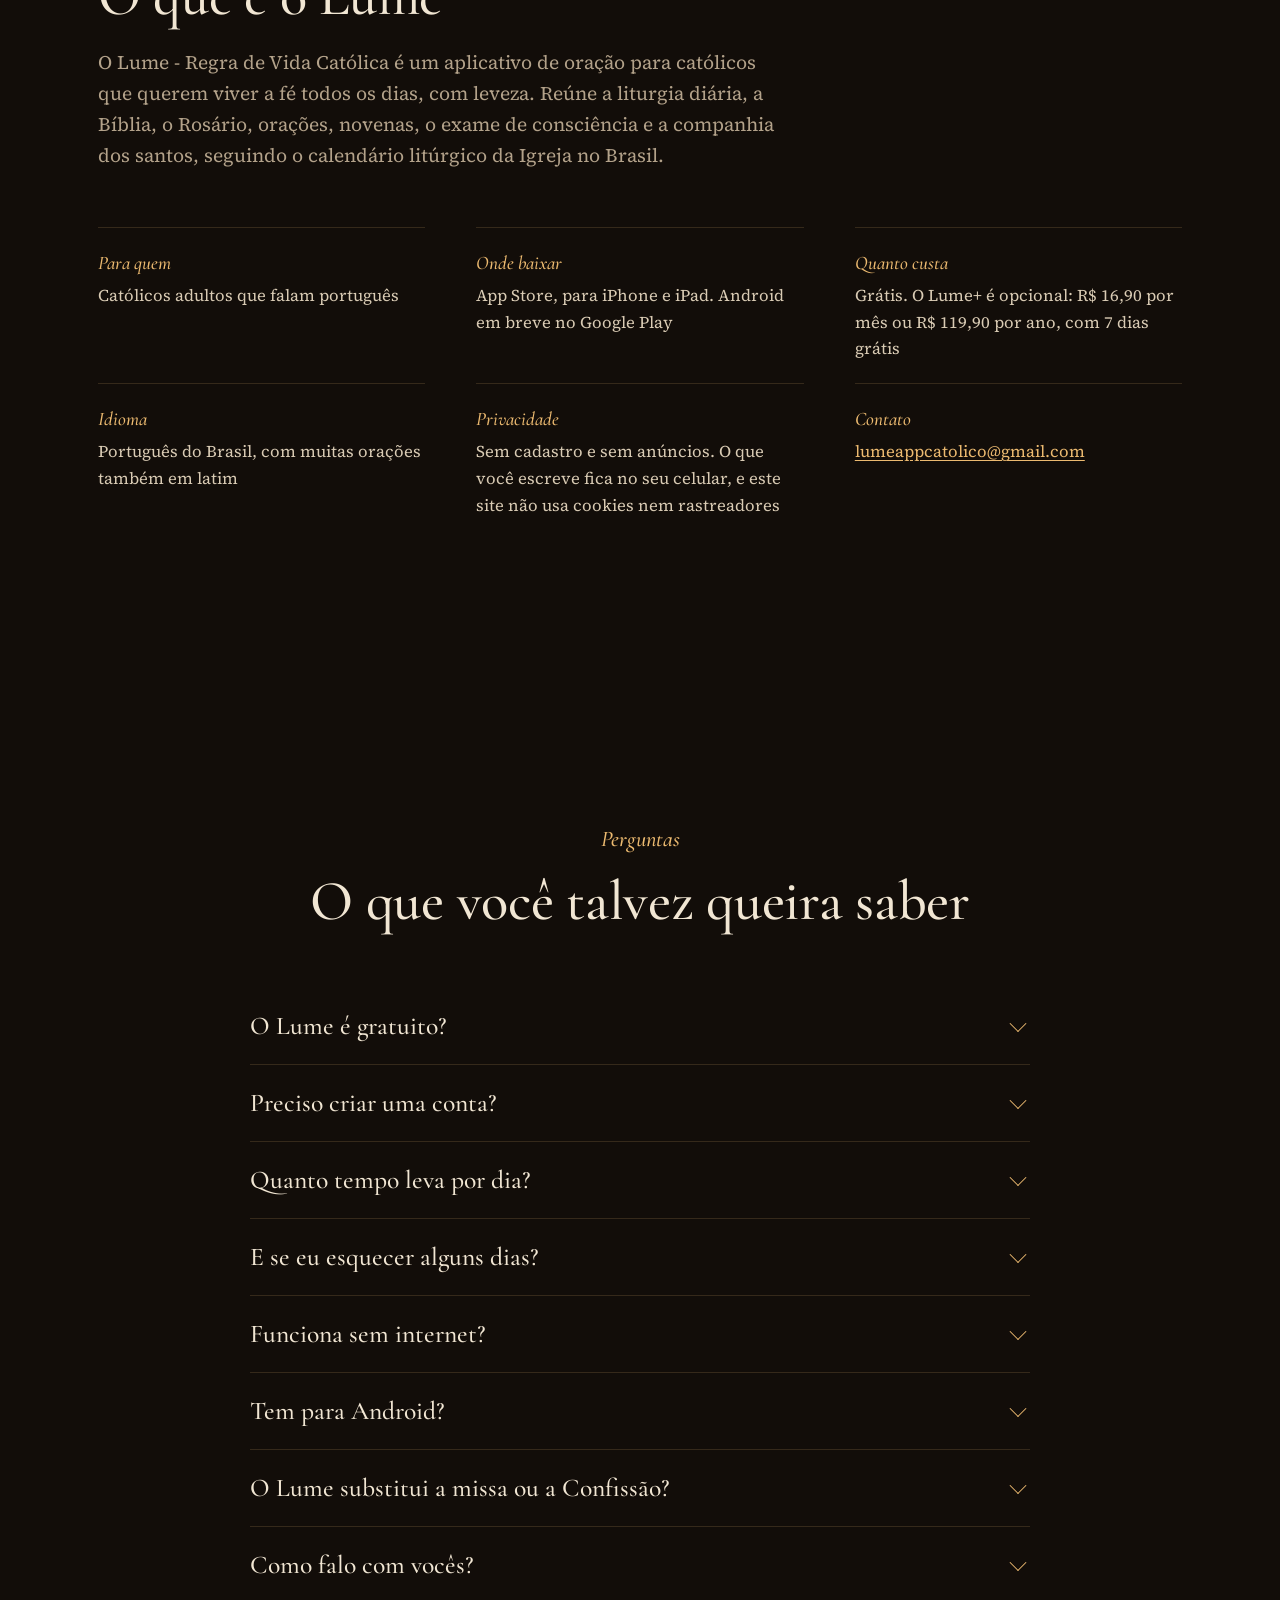
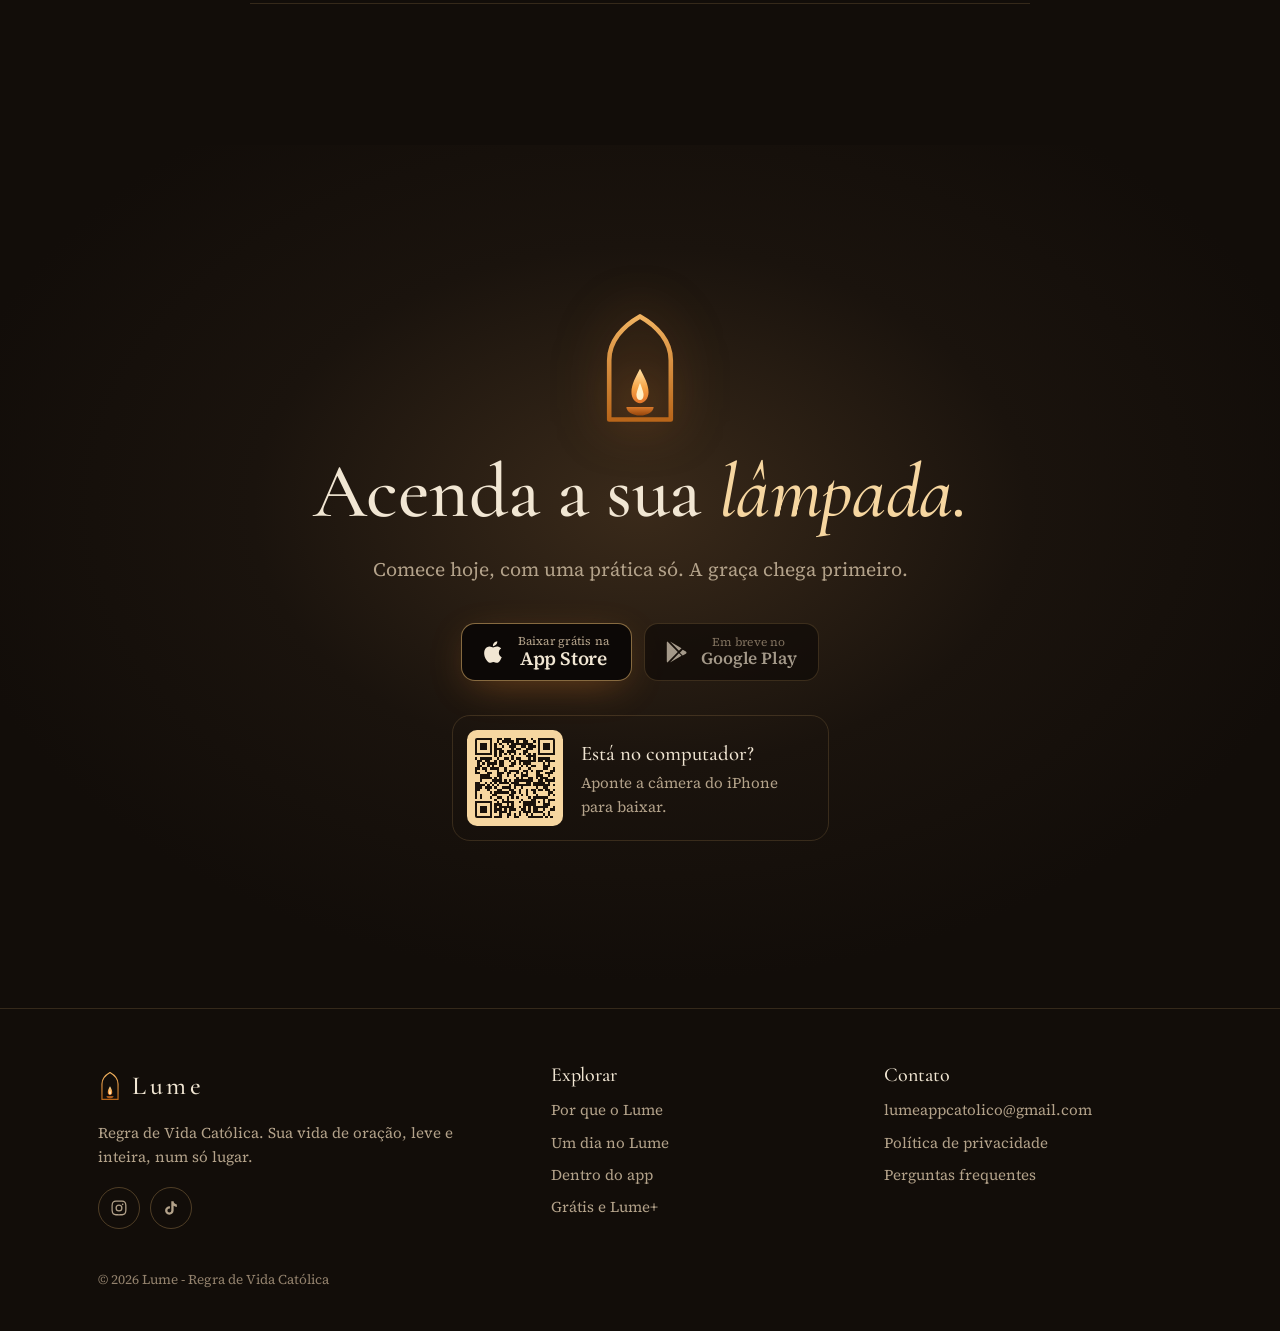
==== commit be54cd3a: "Novo site no endereço principal; /novo/ redireciona para a raiz; sitemap com data Co-Authored-By: Cl" ====
--- a/index.html
+++ b/index.html
@@ -1,484 +1,888 @@
 <!doctype html>
-<html lang="pt-BR" class="no-js" data-cor="verde">
+<html lang="pt-BR" class="no-js">
 <head>
 <meta charset="utf-8">
 <meta name="viewport" content="width=device-width, initial-scale=1, viewport-fit=cover">
 <title>Lume - Regra de Vida Católica</title>
-<meta name="description" content="Sua vida de oração, leve e inteira, num só lugar. Ofereça o dia, ouça o Evangelho com os santos e entregue tudo a Deus à noite. Sem conta, sem anúncios, tudo no seu aparelho.">
-<meta name="theme-color" content="#F4EFE6" media="(prefers-color-scheme: light)">
-<meta name="theme-color" content="#16120E" media="(prefers-color-scheme: dark)">
-<meta name="color-scheme" content="light dark">
+<meta name="description" content="Sua vida de oração, leve e inteira, num só lugar. Ofereça o dia, ouça a Palavra com os santos e, à noite, entregue tudo a Deus. Grátis, sem cadastro e sem anúncios.">
+<meta name="theme-color" content="#16100B">
+<meta name="color-scheme" content="dark">
 <link rel="canonical" href="https://lumecatolico.com.br/">
 <meta property="og:type" content="website">
 <meta property="og:locale" content="pt_BR">
 <meta property="og:title" content="Lume - Regra de Vida Católica">
-<meta property="og:description" content="Sua vida de oração, leve e inteira, num só lugar. Sem pontos, sem ranking e sem culpa.">
+<meta property="og:description" content="Que a sua lâmpada não se apague. Sua vida de oração, leve e inteira, num só lugar.">
+<meta property="og:url" content="https://lumecatolico.com.br/">
 <meta property="og:image" content="https://lumecatolico.com.br/img/og.jpg">
-<meta property="og:url" content="https://lumecatolico.com.br/">
 <meta name="twitter:card" content="summary_large_image">
 <link rel="icon" href="favicon.png" type="image/png">
 <link rel="apple-touch-icon" href="apple-touch-icon.png">
-<link rel="preload" href="fonts/cormorant-garamond-latin-600-normal.woff2" as="font" type="font/woff2" crossorigin>
+<meta name="apple-itunes-app" content="app-id=6828948510">
+<link rel="preload" href="fonts/cormorant-garamond-latin-500-normal.woff2" as="font" type="font/woff2" crossorigin>
 <link rel="preload" href="fonts/source-serif-4-latin-400-normal.woff2" as="font" type="font/woff2" crossorigin>
-<link rel="stylesheet" href="site.css?v=4">
-<script>
-/* Tema e cor antes da pintura (sem flash). Tudo opcional e só neste aparelho. */
-(function(){var d=document.documentElement;d.classList.remove('no-js');
-try{var t=localStorage.getItem('lume-tema');if(t==='claro'||t==='escuro'){d.dataset.theme=t==='escuro'?'dark':'light'}}catch(e){}
-if(!d.dataset.theme){d.dataset.theme=matchMedia('(prefers-color-scheme: dark)').matches?'dark':'light'}})();
-</script>
+<link rel="preload" href="img/app/captura-1.webp" as="image" fetchpriority="high">
+<link rel="preload" href="media/g/schnorr-195.webp" as="image">
+<script type="application/ld+json">{"@context": "https://schema.org", "@graph": [{"@type": "Organization", "@id": "https://lumecatolico.com.br/#org", "name": "Lume", "url": "https://lumecatolico.com.br/", "logo": "https://lumecatolico.com.br/apple-touch-icon.png", "email": "lumeappcatolico@gmail.com", "sameAs": ["https://instagram.com/lumeappcatolico", "https://www.tiktok.com/@lumeappcatolico", "https://apps.apple.com/app/id6828948510"]}, {"@type": "WebSite", "@id": "https://lumecatolico.com.br/#site", "url": "https://lumecatolico.com.br/", "name": "Lume - Regra de Vida Católica", "inLanguage": "pt-BR", "publisher": {"@id": "https://lumecatolico.com.br/#org"}}, {"@type": "MobileApplication", "@id": "https://lumecatolico.com.br/#app", "name": "Lume - Regra de Vida Católica", "operatingSystem": "iOS", "applicationCategory": "LifestyleApplication", "inLanguage": "pt-BR", "url": "https://apps.apple.com/app/id6828948510", "downloadUrl": "https://apps.apple.com/app/id6828948510", "image": "https://lumecatolico.com.br/img/og.jpg", "description": "Aplicativo católico de oração: liturgia diária, Bíblia, Rosário, orações, novenas, exame de consciência e a companhia dos santos, num só lugar. Sem cadastro e sem anúncios.", "publisher": {"@id": "https://lumecatolico.com.br/#org"}, "offers": [{"@type": "Offer", "name": "Lume", "price": "0", "priceCurrency": "BRL"}, {"@type": "Offer", "name": "Lume+ mensal", "price": "16.90", "priceCurrency": "BRL"}, {"@type": "Offer", "name": "Lume+ anual", "price": "119.90", "priceCurrency": "BRL"}]}, {"@type": "FAQPage", "mainEntity": [{"@type": "Question", "name": "O Lume é gratuito?", "acceptedAnswer": {"@type": "Answer", "text": "Sim. Tudo o que você precisa para viver o dia é gratuito: a Palavra, as práticas, o exame, as orações e o Rosário. O Lume+ é opcional."}}, {"@type": "Question", "name": "Preciso criar uma conta?", "acceptedAnswer": {"@type": "Answer", "text": "Não. É só baixar e começar. Suas práticas e seu diário ficam no próprio celular."}}, {"@type": "Question", "name": "Quanto tempo leva por dia?", "acceptedAnswer": {"@type": "Answer", "text": "Você decide. Dá para viver o essencial em poucos minutos, de manhã e à noite, e aprofundar quando tiver mais tempo."}}, {"@type": "Question", "name": "E se eu esquecer alguns dias?", "acceptedAnswer": {"@type": "Answer", "text": "Nada acontece. O Lume nunca mostra uma tela de falha: quando você volta, recebe uma palavra de recomeço."}}, {"@type": "Question", "name": "Funciona sem internet?", "acceptedAnswer": {"@type": "Answer", "text": "Sim. As leituras, as orações e os livros já vêm dentro do app."}}, {"@type": "Question", "name": "Tem para Android?", "acceptedAnswer": {"@type": "Answer", "text": "Está chegando ao Google Play nas próximas semanas. Siga @lumeappcatolico no Instagram para saber assim que sair."}}, {"@type": "Question", "name": "O Lume substitui a missa ou a Confissão?", "acceptedAnswer": {"@type": "Answer", "text": "Não. O Lume é um companheiro para o dia a dia, que ajuda a viver melhor os sacramentos, a vida da paróquia e o acompanhamento espiritual."}}, {"@type": "Question", "name": "Como falo com vocês?", "acceptedAnswer": {"@type": "Answer", "text": "Escreva para lumeappcatolico@gmail.com. Sugestões são muito bem-vindas."}}]}]}</script>
+<style>
+@font-face{font-family:"Cormorant";src:url(fonts/cormorant-garamond-latin-500-normal.woff2) format("woff2");font-weight:500;font-display:swap}
+@font-face{font-family:"Cormorant";src:url(fonts/cormorant-garamond-latin-600-normal.woff2) format("woff2");font-weight:600;font-display:swap}
+@font-face{font-family:"Cormorant";src:url(fonts/cormorant-garamond-latin-500-italic.woff2) format("woff2");font-weight:500;font-style:italic;font-display:swap}
+@font-face{font-family:"Source Serif";src:url(fonts/source-serif-4-latin-400-normal.woff2) format("woff2");font-weight:400;font-display:swap}
+@font-face{font-family:"Source Serif";src:url(fonts/source-serif-4-latin-400-italic.woff2) format("woff2");font-weight:400;font-style:italic;font-display:swap}
+@font-face{font-family:"Source Serif";src:url(fonts/source-serif-4-latin-600-normal.woff2) format("woff2");font-weight:600;font-display:swap}
+
+@property --ambar{syntax:'<color>';inherits:true;initial-value:#ECBA70}
+@property --ouro{syntax:'<color>';inherits:true;initial-value:#F6D6A0}
+@property --lit{syntax:'<color>';inherits:true;initial-value:#4E7A47}
+:root{
+  --sombra:#120D09; --madeira:#1C150F; --nicho:#2E2218;
+  --creme:#F1E6D3; --pergaminho:#B3A28A; --cinza:#93826D;
+  --ambar:#ECBA70; --ouro:#F6D6A0; --chama:#E8822A;
+  --fio:color-mix(in srgb,var(--ambar) 16%,transparent); --fio2:color-mix(in srgb,var(--ambar) 28%,transparent);
+  --lit:#4E7A47;
+  --f-t:"Cormorant",Georgia,serif; --f-c:"Source Serif",Georgia,serif;
+  --w:1180px; --pad:clamp(20px,5vw,48px);
+  --ease:cubic-bezier(.2,.7,.2,1);
+  transition:--ambar 1s ease,--ouro 1s ease,--lit 1s ease;
+}
+*,*::before,*::after{box-sizing:border-box}
+html{overflow-x:clip;scroll-behavior:smooth;-webkit-text-size-adjust:100%;scroll-padding-top:76px}
+body{margin:0;background:var(--sombra);color:var(--creme);font-family:var(--f-c);font-size:clamp(17px,1.05vw + 12px,19px);line-height:1.62;-webkit-font-smoothing:antialiased;text-rendering:optimizeLegibility;overflow-x:hidden}
+body::after{content:"";position:fixed;inset:0;pointer-events:none;z-index:90;opacity:.06;mix-blend-mode:overlay;background-image:url("data:image/svg+xml,%3Csvg xmlns='http://www.w3.org/2000/svg' width='160' height='160'%3E%3Cfilter id='n'%3E%3CfeTurbulence type='fractalNoise' baseFrequency='.9' numOctaves='2' stitchTiles='stitch'/%3E%3C/filter%3E%3Crect width='100%25' height='100%25' filter='url(%23n)'/%3E%3C/svg%3E")}
+.tinta{position:fixed;inset:0;pointer-events:none;z-index:80;background:radial-gradient(ellipse 90% 70% at 50% 35%,var(--lit),transparent 75%);mix-blend-mode:soft-light;opacity:0;transition:opacity 1.2s ease}
+.tinta.on{opacity:1}
+img,svg,video{display:block;max-width:100%}
+a{color:var(--ambar);text-decoration-thickness:1px;text-underline-offset:3px}
+a:hover{color:var(--ouro)}
+:focus-visible{outline:2px solid var(--ambar);outline-offset:3px;border-radius:6px}
+h1,h2,h3{font-family:var(--f-t);font-weight:500;line-height:1.08;margin:0;letter-spacing:-.005em;text-wrap:balance}
+p{margin:0}
+.wrap{max-width:var(--w);margin-inline:auto;padding-inline:var(--pad)}
+.skip{position:absolute;left:-999px;top:8px;z-index:200;background:var(--creme);color:var(--sombra);padding:10px 16px;border-radius:8px}
+.skip:focus{left:12px}
+.sr{position:absolute;width:1px;height:1px;overflow:hidden;clip:rect(0 0 0 0)}
+
+/* Tipos */
+.cap{font-family:var(--f-t);font-style:italic;font-size:clamp(1.15rem,1.2vw + .8rem,1.4rem);color:var(--ambar);margin-bottom:14px;display:block}
+.h2{font-size:clamp(2.3rem,4.4vw,3.9rem)}
+.h2 i{font-style:italic;color:var(--ouro)}
+.lead{color:var(--pergaminho);font-size:clamp(1.05rem,.6vw + .9rem,1.2rem);max-width:36em;margin-top:20px}
+section{position:relative}
+.sec{padding-block:clamp(84px,11vw,150px)}
+.center{text-align:center}.center .lead{margin-inline:auto}
+
+/* Gravura âmbar que se dissolve no fundo */
+.grav{position:relative;aspect-ratio:var(--ar,4/3);-webkit-mask-image:radial-gradient(ellipse 50% 50% at 50% 50%,#000 38%,transparent 100%);mask-image:radial-gradient(ellipse 50% 50% at 50% 50%,#000 38%,transparent 100%)}
+.grav::before{content:"";position:absolute;inset:0;background:radial-gradient(ellipse 70% 65% at var(--lx,50%) var(--ly,42%),color-mix(in srgb,#C99558 62%,var(--ambar)) 0%,color-mix(in srgb,#8A5D30 70%,var(--ambar)) 42%,#3A2716 82%);transition:background .9s var(--ease)}
+.grav::after{content:"";position:absolute;inset:0;background:#1E130A;opacity:.92;-webkit-mask:var(--img) var(--pos,center)/cover no-repeat;mask:var(--img) var(--pos,center)/cover no-repeat}
+
+/* Botões das lojas */
+.lojas{display:flex;flex-wrap:wrap;gap:12px}
+.loja{display:inline-flex;align-items:center;gap:12px;min-height:58px;padding:9px 22px 9px 18px;border-radius:14px;background:#0C0806;border:1px solid var(--fio2);color:var(--creme);text-decoration:none;transition:border-color .25s,transform .25s var(--ease),box-shadow .25s}
+.loja svg{width:26px;height:26px;fill:currentColor;flex:none}
+.loja span{display:flex;flex-direction:column;line-height:1.1}
+.loja small{font-size:12px;color:var(--pergaminho);letter-spacing:.02em}
+.loja strong{font-family:var(--f-c);font-weight:600;font-size:19px;letter-spacing:-.01em}
+.loja.ios{border-color:color-mix(in srgb,var(--ambar) 55%,transparent);box-shadow:0 0 0 0 rgba(236,186,112,0),0 10px 40px -12px rgba(232,130,42,.45)}
+.loja.ios:hover{transform:translateY(-2px);border-color:var(--ambar);color:var(--creme);box-shadow:0 14px 50px -10px rgba(232,130,42,.6)}
+.loja.breve{opacity:.62;cursor:default}
+.loja.breve strong{font-size:17px}
+
+.btn{display:inline-flex;align-items:center;justify-content:center;gap:8px;min-height:44px;padding:10px 20px;border-radius:999px;font:600 15px/1 var(--f-c);text-decoration:none;color:#21150B;background:linear-gradient(180deg,var(--ouro),var(--ambar));border:0;cursor:pointer;transition:filter .2s,transform .2s}
+.btn:hover{filter:brightness(1.07);color:#21150B}
+.btn.ghost{background:transparent;color:var(--creme);border:1px solid var(--fio2)}
+.btn.ghost:hover{border-color:var(--ambar);color:var(--ouro)}
+
+/* Cabeçalho */
+.hdr{position:fixed;inset:0 0 auto;z-index:50;transition:background .4s,border-color .4s,backdrop-filter .4s;border-bottom:1px solid transparent}
+.hdr.solid{background:rgba(18,13,9,.82);backdrop-filter:blur(14px) saturate(1.2);-webkit-backdrop-filter:blur(14px) saturate(1.2);border-color:var(--fio)}
+.hdr .wrap{display:flex;align-items:center;gap:24px;height:72px}
+.marca{display:flex;align-items:center;gap:10px;color:var(--creme);text-decoration:none;font-family:var(--f-t);font-size:26px;letter-spacing:.14em}
+.marca svg{width:24px;height:30px}
+.nav{display:flex;gap:28px;margin-left:auto}
+.nav a{color:var(--pergaminho);text-decoration:none;font-size:15.5px;transition:color .2s}
+.nav a:hover,.nav a[aria-current]{color:var(--creme)}
+.nav-baixar{display:none}
+@media (max-width:620px){.nav .nav-baixar{display:block;color:var(--ambar)}}
+.hdr .btn{margin-left:8px}
+.burger{display:none;margin-left:auto;width:44px;height:44px;border-radius:12px;background:transparent;border:1px solid var(--fio);color:var(--creme);cursor:pointer}
+.burger svg{width:22px;height:22px;margin:auto;stroke:currentColor;fill:none;stroke-width:1.6;stroke-linecap:round}
+
+/* Hero */
+.hero{min-height:100svh;display:flex;align-items:center;padding:110px 0 70px;overflow:hidden;background:radial-gradient(ellipse 70% 60% at 72% 46%,#33251A 0%,#1E160F 48%,var(--sombra) 100%)}
+.hero-grid{display:grid;grid-template-columns:1.05fr .95fr;gap:clamp(24px,4vw,64px);align-items:center;width:100%}
+.hoje{display:inline-flex;align-items:center;gap:10px;font-size:14.5px;color:var(--pergaminho);margin-bottom:26px}
+.hoje i{width:9px;height:9px;border-radius:50%;background:var(--lit);box-shadow:0 0 0 3px color-mix(in srgb,var(--lit) 30%,transparent);transition:background .6s}
+.hero h1{font-size:clamp(3.1rem,7.2vw,6.4rem);line-height:1.04;font-weight:500}
+.hero h1 span{display:block;font-style:italic;color:var(--ouro);text-shadow:0 0 40px color-mix(in srgb,var(--ambar) 35%,transparent)}
+.hero .lead{font-size:clamp(1.1rem,.8vw + .9rem,1.3rem);margin-top:26px;max-width:30em;color:#C9B89E}
+.hero .lojas{margin-top:36px}
+.hero-nota{margin-top:18px;font-size:14.5px;color:var(--cinza)}
+
+.santuario{position:relative;justify-self:center;width:min(100%,520px);aspect-ratio:520/640}
+.arco{position:absolute;inset:0 6% 4%;}
+.arco svg{width:100%;height:100%;overflow:visible}
+.arco .gr{position:absolute;inset:4% -6% 2%;--ar:auto}
+.arco .gr .grav{position:absolute;inset:0;aspect-ratio:auto;--ly:38%;opacity:.75}
+.fone{position:absolute;width:43%;left:50%;bottom:0;transform:translateX(-50%);border-radius:30px;padding:7px;background:linear-gradient(160deg,#3A2B1E,#140E09);box-shadow:0 0 0 1px color-mix(in srgb,var(--ambar) 35%,transparent),0 30px 80px -20px rgba(0,0,0,.8),0 0 70px -10px rgba(232,130,42,.4)}
+.fone img{border-radius:24px;width:100%;height:auto;background:#1a130d}
+.brasa{position:absolute;width:3px;height:3px;border-radius:50%;background:#FFC46B;box-shadow:0 0 6px 2px rgba(255,170,80,.6);opacity:0;animation:sobe 9s linear infinite}
+@keyframes sobe{0%{opacity:0;transform:translate(0,0)}15%{opacity:.7}100%{opacity:0;transform:translate(var(--dx,10px),-260px)}}
+
+/* Acender: o momento de abertura */
+.santuario{opacity:0;transform:translateY(22px) scale(.97);transition:opacity 1.8s var(--ease),transform 2.2s var(--ease);will-change:opacity,transform}
+.santuario .aura{position:absolute;left:50%;top:46%;width:90%;aspect-ratio:1;border-radius:50%;background:radial-gradient(circle,rgba(232,130,42,.32),transparent 62%);transform:translate(-50%,-50%) scale(.55);opacity:0;transition:transform 2.6s var(--ease) .2s,opacity 2.2s ease .2s;will-change:transform,opacity}
+.santuario .fone{opacity:0;transform:translate(-50%,18px);transition:opacity 1.4s ease .45s,transform 1.8s var(--ease) .45s;will-change:opacity,transform}
+.pronto .santuario{opacity:1;transform:none}
+.pronto .santuario .fone{opacity:1;transform:translateX(-50%)}
+.pronto .santuario .aura{opacity:1;transform:translate(-50%,-50%) scale(1)}
+.santuario .arco,.santuario .gr{transform:translateZ(0)}
+.acende .h-in{opacity:0;transform:translateY(14px);animation:fone2 1.1s var(--d,0s) var(--ease) forwards}
+@keyframes fone2{to{opacity:1;transform:none}}
+.desce{position:absolute;left:50%;bottom:22px;transform:translateX(-50%);color:var(--cinza);font-size:13px;text-decoration:none;display:flex;flex-direction:column;align-items:center;gap:6px}
+.desce::after{content:"";width:1px;height:34px;background:linear-gradient(var(--ambar),transparent);animation:pulso 2.6s ease-in-out infinite}
+@keyframes pulso{50%{opacity:.25}}
+
+/* Proposta */
+.proposta{background:linear-gradient(var(--sombra),var(--madeira))}
+.prop-grid{display:grid;grid-template-columns:1.15fr .85fr;gap:clamp(40px,7vw,100px);align-items:center}
+.parabola{margin-top:34px;padding-left:22px;border-left:1px solid var(--fio2);font-family:var(--f-t);font-style:italic;font-size:clamp(1.3rem,1.4vw + .8rem,1.6rem);line-height:1.35;color:var(--creme);max-width:28em}
+.parabola small{display:block;margin-top:8px;font-family:var(--f-c);font-style:normal;font-size:14px;color:var(--cinza)}
+.video{position:relative;width:min(100%,340px);margin-inline:auto;aspect-ratio:9/16;border-radius:22px;overflow:hidden;background:#0d0906;box-shadow:0 0 0 1px var(--fio2),0 40px 90px -30px rgba(0,0,0,.9),0 0 90px -30px rgba(232,130,42,.45)}
+.video img,.video video{width:100%;height:100%;object-fit:cover}
+.video button{position:absolute;inset:0;border:0;background:linear-gradient(transparent 55%,rgba(10,7,5,.85));cursor:pointer;color:var(--creme);display:flex;flex-direction:column;align-items:center;justify-content:flex-end;gap:12px;padding:28px;font:inherit}
+.video .play{width:66px;height:66px;border-radius:50%;display:grid;place-items:center;background:rgba(18,13,9,.55);border:1px solid rgba(246,214,160,.55);backdrop-filter:blur(6px);transition:transform .3s var(--ease),background .3s}
+.video button:hover .play{transform:scale(1.07);background:rgba(232,130,42,.35)}
+.video .play svg{width:22px;height:22px;fill:var(--ouro);margin-left:4px}
+.video b{font-family:var(--f-t);font-weight:500;font-size:1.35rem}
+.video small{font-size:13px;color:var(--pergaminho);margin-top:-8px}
+
+/* Um dia */
+.dia-grid{display:grid;grid-template-columns:.9fr 1.1fr;gap:clamp(40px,6vw,90px);align-items:center;margin-top:clamp(40px,6vw,70px)}
+.lamparina{position:relative;padding:28px 24px 30px;border-radius:200px 200px 26px 26px;background:radial-gradient(ellipse 80% 60% at 50% 75%,#3A2A1B,#1A130D 70%);border:1px solid var(--fio);text-align:center;max-width:420px;margin-inline:auto;width:100%}
+.lamparina svg.lp{width:min(62%,220px);margin:8px auto 0;overflow:visible}
+.lamparina h3{font-size:1.6rem;margin-top:18px}
+.lamparina h3 b{font-family:var(--f-c);font-weight:600;font-size:15px;color:var(--ambar);margin-left:8px;vertical-align:middle}
+.lamparina p{font-size:15.5px;color:var(--pergaminho);margin-top:8px;min-height:3.2em}
+.chips{display:flex;flex-wrap:wrap;justify-content:center;gap:8px;margin-top:18px}
+.chip{min-height:42px;padding:8px 16px;border-radius:999px;border:1px solid var(--fio2);background:transparent;color:var(--creme);font:15px var(--f-c);cursor:pointer;transition:all .3s}
+.chip:hover{border-color:var(--ambar)}
+.chip[aria-pressed=true]{background:color-mix(in srgb,var(--ambar) 16%,transparent);border-color:var(--ambar);color:var(--ouro)}
+.chip[aria-pressed=true]::before{content:"✓ ";}
+.flama{transform-origin:50px 100px;animation:treme 3.2s ease-in-out infinite}
+@keyframes treme{0%,100%{transform:scale(1,1) skewX(0)}30%{transform:scale(.97,1.03) skewX(-1.5deg)}60%{transform:scale(1.02,.98) skewX(1deg)}}
+.lp .luz{transition:transform 1.4s var(--ease),opacity 1.4s;transform-origin:50px 118px}
+.momentos{list-style:none;margin:0;padding:0;display:grid;gap:4px}
+.momentos li{display:grid;grid-template-columns:52px 1fr;gap:18px;padding:22px 0;border-bottom:1px solid var(--fio)}
+.momentos li:last-child{border-bottom:0}
+.momentos .ic{width:52px;height:52px;border-radius:50%;border:1px solid var(--fio2);display:grid;place-items:center;color:var(--ambar)}
+.momentos .ic svg{width:24px;height:24px;stroke:currentColor;fill:none;stroke-width:1.4;stroke-linecap:round;stroke-linejoin:round}
+.momentos small{font-family:var(--f-t);font-style:italic;color:var(--ambar);font-size:1.1rem}
+.momentos h3{font-size:1.75rem;margin:2px 0 6px}
+.momentos p{color:var(--pergaminho);font-size:16.5px}
+
+/* Dentro do app */
+.app{background:radial-gradient(ellipse 60% 50% at 70% 55%,#2C2016,var(--sombra) 75%)}
+.tour>*{min-width:0}
+.tour{display:grid;grid-template-columns:1fr 1fr;gap:clamp(30px,6vw,90px);align-items:center;margin-top:clamp(36px,5vw,60px)}
+.abas{display:grid;gap:2px}
+.aba{display:block;width:100%;text-align:left;background:transparent;border:0;border-left:2px solid var(--fio);padding:16px 0 16px 22px;color:var(--cinza);cursor:pointer;font:inherit;transition:color .3s,border-color .3s}
+.aba b{display:block;font-family:var(--f-t);font-weight:500;font-size:1.65rem;line-height:1.15;color:inherit;transition:color .3s}
+.aba span{display:block;font-size:16px;color:var(--pergaminho);max-height:0;overflow:hidden;opacity:0;transition:max-height .6s var(--ease),opacity .5s,margin .5s}
+.aba[aria-selected=true]{border-color:var(--ambar);color:var(--creme)}
+.aba[aria-selected=true] span{max-height:9em;opacity:1;margin-top:6px}
+.aba:hover{color:var(--creme)}
+.vitrine{position:relative;display:flex;justify-content:center;touch-action:pan-y}
+.vitrine::before{content:"";position:absolute;width:80%;aspect-ratio:1;top:50%;left:50%;transform:translate(-50%,-50%);background:radial-gradient(circle,color-mix(in srgb,var(--chama) 45%,transparent),transparent 65%);filter:blur(30px);opacity:.55}
+.vitrine .fone{position:relative;left:auto;bottom:auto;transform:none;width:min(300px,72vw)}
+.telas{position:relative;border-radius:24px;overflow:hidden;aspect-ratio:480/1091}
+.telas img{position:absolute;inset:0;width:100%;height:100%;object-fit:cover;opacity:0;transition:opacity .7s ease}
+.telas img.on{opacity:1}
+.pontos{display:none;justify-content:center;gap:2px;margin-top:14px}
+.pontos button{width:28px;height:28px;border:0;padding:0;background:transparent;cursor:pointer;display:grid;place-items:center}
+.pontos button::before{content:"";width:8px;height:8px;border-radius:4px;background:var(--fio2);transition:all .3s}
+.pontos button[aria-current=true]::before{background:var(--ambar);width:22px}
+
+/* Tudo num só lugar */
+.tudo-grid{display:grid;grid-template-columns:repeat(4,1fr);gap:clamp(14px,1.6vw,22px);margin-top:clamp(40px,5vw,64px)}
+.peca{position:relative;border-radius:20px;background:linear-gradient(180deg,#221911,#18110C);border:1px solid var(--fio);overflow:hidden;display:flex;flex-direction:column}
+.peca .grav{--ar:16/11;margin:-6% -6% 0;-webkit-mask-image:radial-gradient(ellipse 50% 50% at 50% 46%,#000 30%,transparent 100%);mask-image:radial-gradient(ellipse 50% 50% at 50% 46%,#000 30%,transparent 100%)}
+.peca div.tx{padding:4px 22px 24px;margin-top:-14px;position:relative}
+.peca h3{font-size:1.55rem}
+.peca p{font-size:15.5px;color:var(--pergaminho);margin-top:8px;line-height:1.55}
+.peca.larga{grid-column:span 2;flex-direction:row;align-items:center}
+.peca.cheia{grid-column:1/-1}.peca.cheia .grav{flex-basis:38%;--ar:16/9}
+.peca.larga .grav{flex:0 0 52%;margin:0;--ar:4/3}
+.peca.larga div.tx{margin:0;padding:28px 28px 28px 8px}
+.cores{display:flex;gap:8px;margin-top:16px;flex-wrap:wrap}
+.cor{width:32px;height:32px;border-radius:50%;border:2px solid transparent;background:var(--c);cursor:pointer;box-shadow:inset 0 0 0 1px rgba(255,255,255,.15);transition:transform .2s,border-color .2s}
+.cor:hover{transform:scale(1.1)}
+.cor[aria-pressed=true]{border-color:var(--ouro)}
+.cor-nota{font-size:14px;color:var(--cinza);margin-top:10px;min-height:1.5em}
+
+/* Versículo */
+.versiculo{padding-block:clamp(90px,12vw,170px);overflow:hidden;text-align:center}
+.versiculo .grav{position:absolute;left:50%;top:50%;width:min(1100px,140vw);transform:translate(-50%,-50%);--ar:560/479;opacity:.38;-webkit-mask-image:radial-gradient(ellipse 50% 50% at 50% 50%,#000 10%,transparent 72%);mask-image:radial-gradient(ellipse 50% 50% at 50% 50%,#000 10%,transparent 72%)}
+.versiculo blockquote{position:relative;margin:0 auto;max-width:18em;font-family:var(--f-t);font-style:italic;font-size:clamp(2.2rem,5vw,4.2rem);line-height:1.12;color:var(--ouro);text-shadow:0 2px 30px rgba(0,0,0,.7)}
+.versiculo cite{position:relative;display:block;margin-top:22px;font-style:normal;font-size:15px;color:var(--pergaminho)}
+
+/* Santos */
+.santos{overflow:hidden;background:linear-gradient(var(--sombra),var(--madeira) 50%,var(--sombra))}
+.faixa{display:flex;gap:clamp(16px,2vw,26px);width:max-content;animation:anda 70s linear infinite;padding-block:6px}
+.faixa.volta{animation-direction:reverse;animation-duration:80s;margin-top:18px}
+.trilho:hover .faixa,.trilho:focus-within .faixa{animation-play-state:paused}
+@keyframes anda{to{transform:translateX(-50%)}}
+.trilho{margin-top:clamp(40px,5vw,60px);-webkit-mask-image:linear-gradient(90deg,transparent,#000 8%,#000 92%,transparent);mask-image:linear-gradient(90deg,transparent,#000 8%,#000 92%,transparent)}
+.santo{width:clamp(150px,15vw,190px);text-align:center}
+.santo .grav{--ar:3/4;-webkit-mask-image:radial-gradient(ellipse 50% 50% at 50% 46%,#000 42%,transparent 100%);mask-image:radial-gradient(ellipse 50% 50% at 50% 46%,#000 42%,transparent 100%)}
+.santo b{display:block;font-family:var(--f-t);font-weight:500;font-size:1.2rem;line-height:1.2;margin-top:-4px;color:var(--creme)}
+
+/* Leve */
+.leve-grid{display:grid;grid-template-columns:repeat(3,1fr);gap:clamp(36px,4vw,56px) clamp(28px,4vw,60px);margin-top:clamp(44px,6vw,72px)}
+.leve svg{width:34px;height:34px;stroke:var(--ambar);fill:none;stroke-width:1.2;stroke-linecap:round;stroke-linejoin:round}
+.leve h3{font-size:1.65rem;margin-top:16px}
+.leve p{color:var(--pergaminho);margin-top:8px;font-size:16.5px}
+
+/* Lume+ */
+.plus{background:radial-gradient(ellipse 60% 50% at 50% 0%,#2C2016,var(--sombra) 70%)}
+.aviso{display:flex;gap:14px;align-items:center;justify-content:center;flex-wrap:wrap;margin:30px auto 0;padding:14px 22px;border-radius:999px;border:1px solid color-mix(in srgb,var(--ambar) 40%,transparent);background:color-mix(in srgb,var(--ambar) 8%,transparent);width:fit-content;max-width:100%;font-size:15.5px;color:var(--ouro);text-align:center}
+.plus-grid{display:grid;grid-template-columns:1fr 1fr;gap:clamp(18px,2vw,28px);margin-top:clamp(40px,5vw,60px);align-items:stretch}
+.caixa{border-radius:24px;border:1px solid var(--fio);background:#1A130D;padding:clamp(26px,3vw,40px)}
+.caixa.dourada{border-color:color-mix(in srgb,var(--ambar) 45%,transparent);background:radial-gradient(ellipse 90% 60% at 50% 0%,#3A2A1A,#1C140E 70%);box-shadow:0 30px 80px -40px rgba(232,130,42,.5)}
+.caixa h3{font-size:2rem}
+.caixa>p{color:var(--pergaminho);margin-top:6px;font-size:16px}
+.lista{list-style:none;margin:22px 0 0;padding:0;display:grid;gap:12px}
+.lista li{position:relative;padding-left:28px;font-size:16px;color:#D9CBB4}
+.lista li::before{content:"";position:absolute;left:2px;top:.55em;width:10px;height:13px;background:var(--ambar);-webkit-mask:url("data:image/svg+xml,%3Csvg xmlns='http://www.w3.org/2000/svg' viewBox='0 0 10 13'%3E%3Cpath d='M5 0C7 3 10 5.6 10 8.4A5 4.6 0 0 1 0 8.4C0 5.6 3 3 5 0z'/%3E%3C/svg%3E") center/contain no-repeat;mask:url("data:image/svg+xml,%3Csvg xmlns='http://www.w3.org/2000/svg' viewBox='0 0 10 13'%3E%3Cpath d='M5 0C7 3 10 5.6 10 8.4A5 4.6 0 0 1 0 8.4C0 5.6 3 3 5 0z'/%3E%3C/svg%3E") center/contain no-repeat}
+.lista li b{color:var(--creme);font-weight:600}
+.precos{display:grid;grid-template-columns:1fr 1fr;gap:12px;margin-top:28px}
+.preco{border-radius:16px;border:1px solid var(--fio2);padding:16px 18px;position:relative}
+.preco.melhor{border-color:var(--ambar);background:color-mix(in srgb,var(--ambar) 7%,transparent)}
+.preco small{display:block;font-size:13.5px;color:var(--pergaminho)}
+.preco strong{display:block;font-family:var(--f-t);font-weight:600;font-size:1.9rem;line-height:1.1;margin-top:2px}
+.preco strong em{font-style:normal;font-family:var(--f-c);font-weight:400;font-size:14px;color:var(--pergaminho)}
+.preco span{display:block;font-size:13.5px;color:var(--ambar);margin-top:4px}
+.letra{font-size:14px;color:var(--cinza);margin-top:18px}
+
+.fatos{display:grid;grid-template-columns:repeat(3,1fr);gap:0 clamp(24px,4vw,56px);margin:clamp(36px,5vw,56px) 0 0}
+.fatos div{padding:20px 0;border-top:1px solid var(--fio)}
+.fatos dt{font-family:var(--f-t);font-style:italic;font-size:1.2rem;color:var(--ambar)}
+.fatos dd{margin:4px 0 0;font-size:16.5px;color:#D9CBB4}
+@media (max-width:900px){.fatos{grid-template-columns:1fr 1fr}}
+@media (max-width:560px){.fatos{grid-template-columns:1fr}}
+/* Perguntas */
+.faq{max-width:780px;margin:clamp(36px,5vw,56px) auto 0}
+.faq details{border-bottom:1px solid var(--fio)}
+.faq summary{list-style:none;cursor:pointer;padding:22px 44px 22px 0;position:relative;font-family:var(--f-t);font-size:clamp(1.3rem,1vw + 1rem,1.6rem);line-height:1.25}
+.faq summary::-webkit-details-marker{display:none}
+.faq summary::after{content:"";position:absolute;right:6px;top:50%;width:12px;height:12px;border-right:1.5px solid var(--ambar);border-bottom:1.5px solid var(--ambar);transform:translateY(-70%) rotate(45deg);transition:transform .35s var(--ease)}
+.faq details[open] summary::after{transform:translateY(-30%) rotate(-135deg)}
+.faq .r{padding:0 0 24px;color:var(--pergaminho);font-size:16.5px;max-width:40em}
+
+/* Final */
+.final{padding-block:clamp(100px,13vw,180px);text-align:center;overflow:hidden;background:radial-gradient(ellipse 55% 55% at 50% 42%,#3A2A1A,#1A130D 55%,var(--sombra))}
+.final svg.lg{width:92px;height:114px;margin:0 auto 26px;filter:drop-shadow(0 0 24px rgba(232,130,42,.55))}
+.final h2{font-size:clamp(2.8rem,6vw,5rem)}
+.final h2 span{font-style:italic;color:var(--ouro)}
+.final .lead{margin-inline:auto}
+.final .lojas{justify-content:center;margin-top:38px}
+.qr{display:inline-flex;align-items:center;gap:18px;margin-top:34px;padding:14px 22px 14px 14px;border-radius:18px;border:1px solid var(--fio);text-align:left}
+.qr img{width:96px;height:96px;background:var(--ouro);padding:8px;border-radius:10px}
+.qr p{font-size:15px;color:var(--pergaminho);max-width:15em}
+.qr b{color:var(--creme);display:block;font-family:var(--f-t);font-weight:500;font-size:1.3rem}
+
+footer{border-top:1px solid var(--fio);padding:56px 0 calc(40px + env(safe-area-inset-bottom));font-size:15px;color:var(--pergaminho)}
+.rodape{display:grid;grid-template-columns:1.4fr 1fr 1fr;gap:36px}
+footer .h-rod{font-family:var(--f-t);font-weight:500;font-size:1.25rem;color:var(--creme);margin:0 0 12px}
+footer ul{list-style:none;margin:0;padding:0;display:grid;gap:8px}
+footer a{color:var(--pergaminho);text-decoration:none}
+footer a:hover{color:var(--ouro)}
+.redes{display:flex;gap:10px;margin-top:18px}
+.redes a{width:42px;height:42px;border-radius:50%;border:1px solid var(--fio2);display:grid;place-items:center}
+.redes svg{width:18px;height:18px;fill:currentColor}
+.copy{margin-top:40px;font-size:13.5px;color:var(--cinza)}
+
+.janela{width:min(440px,calc(100% - 32px));max-width:none;max-height:calc(100% - 32px);padding:0;border:1px solid var(--fio2);border-radius:28px;background:radial-gradient(ellipse 90% 55% at 50% 0%,#3A2A1A,#1A130D 70%);color:var(--creme);box-shadow:0 40px 120px -20px rgba(0,0,0,.9),0 0 90px -30px rgba(232,130,42,.5);overflow:auto;opacity:0;transform:translateY(18px) scale(.97);transition:opacity .45s var(--ease),transform .5s var(--ease),overlay .5s allow-discrete,display .5s allow-discrete}
+.janela[open]{opacity:1;transform:none}
+@starting-style{.janela[open]{opacity:0;transform:translateY(18px) scale(.97)}}
+.janela::backdrop{background:rgba(10,7,5,.6);backdrop-filter:blur(8px);-webkit-backdrop-filter:blur(8px);opacity:0;transition:opacity .45s ease,overlay .5s allow-discrete,display .5s allow-discrete}
+.janela[open]::backdrop{opacity:1}
+@starting-style{.janela[open]::backdrop{opacity:0}}
+.janela-in{position:relative;padding:44px 32px 30px;text-align:center}
+.janela .fechar{position:absolute;top:14px;right:14px;width:40px;height:40px;border-radius:50%;border:1px solid var(--fio);background:transparent;color:var(--pergaminho);cursor:pointer;display:grid;place-items:center}
+.janela .fechar:hover{color:var(--creme);border-color:var(--fio2)}
+.janela .fechar svg{width:18px;height:18px;stroke:currentColor;stroke-width:1.6;fill:none;stroke-linecap:round}
+.janela .icone{width:76px;height:76px;margin:0 auto 18px;border-radius:20px;box-shadow:0 0 0 1px var(--fio2),0 12px 40px -8px rgba(232,130,42,.55)}
+.janela h2{font-size:2.3rem}
+.janela h2 span{font-style:italic;color:var(--ouro)}
+.janela>div>p{color:var(--pergaminho);font-size:16px;margin-top:8px}
+.janela .lojas{flex-direction:column;align-items:stretch;margin-top:26px}
+.janela .loja{width:100%;justify-content:flex-start;text-align:left}
+.janela .loja .seta{margin-left:auto;width:18px;height:18px;stroke:var(--ambar);fill:none;stroke-width:1.6;stroke-linecap:round;stroke-linejoin:round}
+.janela .qr-m{display:flex;align-items:center;gap:16px;margin-top:22px;padding-top:22px;border-top:1px solid var(--fio);text-align:left}
+.janela .qr-m img{width:84px;height:84px;background:var(--ouro);padding:7px;border-radius:10px;flex:none}
+.janela .qr-m p{font-size:14.5px;color:var(--pergaminho)}
+.janela .qr-m b{display:block;color:var(--creme);font-weight:600;font-size:15px}
+.janela small.fim{display:block;margin-top:20px;font-size:13.5px;color:var(--cinza)}
+@media (max-width:620px){
+  .janela{width:100%;max-height:92svh;margin:auto 0 0;border-radius:28px 28px 0 0;border-bottom:0;transform:translateY(100%)}
+  .janela[open]{transform:none}
+  @starting-style{.janela[open]{transform:translateY(100%)}}
+  .janela-in{padding:40px 22px calc(26px + env(safe-area-inset-bottom))}
+  .janela-in::before{content:"";position:absolute;top:10px;left:50%;width:40px;height:4px;margin-left:-20px;border-radius:2px;background:var(--fio2)}
+  .janela .qr-m{display:none}
+}
+html.travado{overflow:hidden}
+/* Barra de download no celular */
+.barra{position:fixed;left:12px;right:12px;bottom:calc(12px + env(safe-area-inset-bottom));z-index:60;display:none;align-items:center;gap:12px;padding:10px 10px 10px 14px;border-radius:18px;background:rgba(24,17,12,.92);backdrop-filter:blur(14px);-webkit-backdrop-filter:blur(14px);border:1px solid var(--fio2);box-shadow:0 18px 50px -10px rgba(0,0,0,.8);transform:translateY(140%);transition:transform .5s var(--ease)}
+.barra.on{transform:none}
+.barra img{width:40px;height:40px;border-radius:10px}
+.barra p{flex:1;line-height:1.2;font-size:14px;color:var(--pergaminho)}
+.barra p b{display:block;color:var(--creme);font-family:var(--f-t);font-weight:600;font-size:1.15rem}
+
+/* Aparecer ao rolar (discreto) */
+.rv{opacity:0;transform:translateY(16px);transition:opacity 1s var(--ease),transform 1s var(--ease);transition-delay:var(--d,0s)}
+.rv.in{opacity:1;transform:none}
+.no-js .rv{opacity:1;transform:none}
+
+/* Menu no celular */
+@media (max-width:980px){
+  .nav{position:fixed;inset:72px 0 auto;flex-direction:column;gap:0;padding:12px var(--pad) 28px;background:rgba(18,13,9,.97);backdrop-filter:blur(14px);border-bottom:1px solid var(--fio);transform:translateY(-12px);opacity:0;visibility:hidden;transition:all .35s var(--ease)}
+  .nav.open{transform:none;opacity:1;visibility:visible}
+  .nav a{padding:14px 0;font-family:var(--f-t);font-size:1.6rem;color:var(--creme);border-bottom:1px solid var(--fio)}
+  .burger{display:grid;margin-left:12px}
+  .hdr .btn{margin-left:auto}
+}
+@media (max-width:1060px){
+  .tudo-grid{grid-template-columns:repeat(2,1fr)}
+  .peca.larga{grid-column:span 2}
+}
+@media (max-width:900px){
+  .hero{min-height:auto;padding-top:104px}
+  .hero-grid{grid-template-columns:1fr;text-align:center}
+  .hoje{justify-content:center}
+  .hero .lead{margin-inline:auto}
+  .hero .lojas{justify-content:center}
+  .santuario{width:min(86%,420px);margin-top:20px}
+  .desce{display:none}
+  .prop-grid,.dia-grid{grid-template-columns:1fr}
+  .tour{grid-template-columns:1fr}
+  .abas{display:flex;overflow-x:auto;gap:8px;scroll-snap-type:x mandatory;padding-bottom:6px;margin-inline:calc(var(--pad) * -1);padding-inline:var(--pad);scrollbar-width:none}
+  .abas::-webkit-scrollbar{display:none}
+  .aba{flex:none;scroll-snap-align:start;width:auto}
+  .aba{border:1px solid var(--fio2);border-radius:999px;padding:10px 18px}
+  .aba b{font-size:1.15rem;font-family:var(--f-c);font-weight:400}
+  .aba span{display:none}
+  .aba[aria-selected=true]{background:color-mix(in srgb,var(--ambar) 14%,transparent)}
+  .legenda{text-align:center;color:var(--pergaminho);font-size:16px;max-width:30em;margin:22px auto 0;min-height:3.2em}
+  .pontos{display:flex}
+  .leve-grid{grid-template-columns:1fr 1fr}
+  .plus-grid{grid-template-columns:1fr}
+  .rodape{grid-template-columns:1fr 1fr}
+  .rodape>div:first-child{grid-column:1/-1}
+  .qr{display:none}
+}
+@media (min-width:901px){.legenda{display:none}}
+@media (max-width:620px){
+  .hdr .btn{display:none}
+  .burger{margin-left:auto}
+  .tudo-grid{grid-template-columns:1fr;gap:12px}
+  .peca,.peca.larga,.peca.cheia{grid-column:auto;flex-direction:row;align-items:center}
+  .peca .grav,.peca.larga .grav,.peca.cheia .grav{flex:0 0 36%;width:auto;margin:0 -2% 0 -4%;--ar:1/1}
+  .peca div.tx,.peca.larga div.tx{margin:0;padding:18px 18px 18px 6px}
+  .peca h3{font-size:1.35rem}.peca p{font-size:15px;margin-top:4px}
+  .peca.cheia{flex-wrap:wrap}.peca.cheia div.tx{flex:1}
+  footer{padding-bottom:calc(110px + env(safe-area-inset-bottom))}
+  .hoje{justify-content:center}
+  .leve-grid{grid-template-columns:1fr;gap:34px}
+  .leve{display:grid;grid-template-columns:40px 1fr;column-gap:16px}
+  .leve h3{margin-top:0;font-size:1.5rem}
+  .leve p{grid-column:2}
+  .precos{grid-template-columns:1fr}
+  .barra{display:flex}
+  .final .lojas{flex-direction:column;align-items:center}
+  .loja{width:min(100%,280px)}
+  .hero .lojas{flex-direction:column;align-items:center}
+}
+@media (prefers-reduced-motion:reduce){
+  *,*::before,*::after{animation-duration:.01ms!important;animation-iteration-count:1!important;transition-duration:.01ms!important}
+  .faixa{animation:none!important}
+  .trilho{overflow-x:auto}
+  .brasa{display:none}
+  html{scroll-behavior:auto}
+}
+</style>
+<script>document.documentElement.className='js'</script>
+<noscript><style>.rv,.santuario{opacity:1!important;transform:none!important}.santuario .aura{opacity:1!important;transform:translate(-50%,-50%)!important}.santuario .fone{opacity:1!important;transform:translateX(-50%)!important}.video button{display:none}</style></noscript>
 </head>
 <body>
 <a class="skip" href="#conteudo">Ir para o conteúdo</a>
-
-<!-- Sprite: lâmpada no nicho (desenho do ícone do app) -->
-<svg width="0" height="0" style="position:absolute" aria-hidden="true" focusable="false">
+<div class="tinta" id="tinta" aria-hidden="true"></div>
+
+<svg width="0" height="0" style="position:absolute" aria-hidden="true">
   <defs>
-    <linearGradient id="sArco" x1="0" y1="0" x2="0" y2="1"><stop offset="0" stop-color="#D07A1E"/><stop offset="1" stop-color="#A9520E"/></linearGradient>
-    <linearGradient id="sTaca" x1="0" y1="0" x2="0" y2="1"><stop offset="0" stop-color="#C7671A"/><stop offset="1" stop-color="#94450C"/></linearGradient>
-    <linearGradient id="sChama" x1="0" y1="0" x2="0" y2="1"><stop offset="0" stop-color="#FFD68A"/><stop offset=".55" stop-color="#F29A3E"/><stop offset="1" stop-color="#E2742A"/></linearGradient>
+    <linearGradient id="gArco" x1="0" y1="0" x2="0" y2="1"><stop offset="0" stop-color="#F0B260"/><stop offset="1" stop-color="#B9661A"/></linearGradient>
+    <linearGradient id="gTaca" x1="0" y1="0" x2="0" y2="1"><stop offset="0" stop-color="#D7782A"/><stop offset="1" stop-color="#94450C"/></linearGradient>
+    <linearGradient id="gChama" x1="0" y1="0" x2="0" y2="1"><stop offset="0" stop-color="#FFE3A6"/><stop offset=".55" stop-color="#F6A447"/><stop offset="1" stop-color="#E2742A"/></linearGradient>
     <symbol id="lampada" viewBox="0 0 100 124">
-      <path d="M16.5 118V53.6C16.5 33 31 16.6 50 5.9C69 16.6 83.5 33 83.5 53.6V118Z" fill="none" stroke="url(#sArco)" stroke-width="5" stroke-linejoin="round"/>
-      <path d="M35.2 104.5H64.8C64.8 109.6 58.4 113.8 50 113.8C41.6 113.8 35.2 109.6 35.2 104.5Z" fill="url(#sTaca)"/>
-      <path d="M50 62.9C54.6 71.7 59.3 80 59.3 88.5C59.3 95.4 55.1 100.3 50 100.3C44.9 100.3 40.7 95.4 40.7 88.5C40.7 80 45.4 71.7 50 62.9Z" fill="url(#sChama)"/>
-      <path d="M50 78.4C51.8 82.8 53.9 89.3 53.9 91C53.9 94.6 52.2 96.9 50 96.9C47.8 96.9 46.1 94.6 46.1 91C46.1 89.3 48.2 82.8 50 78.4Z" fill="#FFE9B5"/>
+      <path d="M16.5 118V53.6C16.5 33 31 16.6 50 5.9C69 16.6 83.5 33 83.5 53.6V118Z" fill="none" stroke="url(#gArco)" stroke-width="5" stroke-linejoin="round"/>
+      <path d="M35.2 104.5H64.8C64.8 109.6 58.4 113.8 50 113.8C41.6 113.8 35.2 109.6 35.2 104.5Z" fill="url(#gTaca)"/>
+      <path d="M50 62.9C54.6 71.7 59.3 80 59.3 88.5C59.3 95.4 55.1 100.3 50 100.3C44.9 100.3 40.7 95.4 40.7 88.5C40.7 80 45.4 71.7 50 62.9Z" fill="url(#gChama)"/>
+      <path d="M50 78.4C51.8 82.8 53.9 89.3 53.9 91C53.9 94.6 52.2 96.9 50 96.9C47.8 96.9 46.1 94.6 46.1 91C46.1 89.3 48.2 82.8 50 78.4Z" fill="#FFF0C8"/>
     </symbol>
+    <symbol id="i-apple" viewBox="0 0 24 24"><path d="M18.71 19.5c-.83 1.24-1.71 2.45-3.05 2.47-1.34.03-1.77-.79-3.29-.79-1.53 0-2 .77-3.27.82-1.31.05-2.3-1.32-3.14-2.53C4.25 17 2.94 12.45 4.7 9.39c.87-1.52 2.43-2.48 4.12-2.51 1.28-.02 2.5.87 3.29.87.78 0 2.26-1.07 3.81-.91.65.03 2.47.26 3.64 1.98-.09.06-2.17 1.28-2.15 3.81.03 3.02 2.65 4.03 2.68 4.04-.03.07-.42 1.44-1.38 2.83M13 3.5c.73-.83 1.94-1.46 2.94-1.5.13 1.17-.34 2.35-1.04 3.19-.69.85-1.83 1.51-2.95 1.42-.15-1.15.41-2.35 1.05-3.11z"/></symbol>
+    <symbol id="i-play" viewBox="0 0 24 24"><path d="M4.1 2.3 13.6 12l-9.5 9.7c-.4-.2-.6-.7-.6-1.2V3.5c0-.5.2-.9.6-1.2zm10.6 10.8 2.4 2.4-10.6 6.1 8.2-8.5zm3.5-3.2 2.9 1.6c.8.5.8 1.6 0 2.1l-2.9 1.6-2.6-2.6 2.6-2.7zM6.5 2.4l10.6 6.1-2.4 2.4-8.2-8.5z"/></symbol>
   </defs>
 </svg>
 
-<header class="hdr" id="topo">
-  <div class="wrap">
-    <a class="brand" href="#topo" aria-label="Lume, início"><svg aria-hidden="true"><use href="#lampada"/></svg><span>Lume</span></a>
+<header class="hdr" id="hdr">
+  <div class="wrap">
+    <a class="marca" href="#topo" aria-label="Lume, início"><svg aria-hidden="true"><use href="#lampada"/></svg>Lume</a>
     <nav class="nav" id="nav" aria-label="Principal">
+      <a href="#proposta">Por que o Lume</a>
+      <a href="#dia">Um dia</a>
       <a href="#app">O app</a>
-      <a href="#palavra">Palavra</a>
-      <a href="#rezar">Rezar</a>
-      <a href="#santos">Santos</a>
       <a href="#lumeplus">Lume+</a>
+      <a href="#sobre">Sobre</a>
       <a href="#perguntas">Perguntas</a>
+      <a href="#baixar" class="nav-baixar" data-baixar>Baixar o app</a>
     </nav>
-    <div class="hdr-tools">
-      <button class="icon-btn" id="tema" type="button" aria-label="Alternar claro e escuro" title="Claro / escuro">
-        <svg viewBox="0 0 24 24" aria-hidden="true"><path class="sun" d="M12 8a4 4 0 1 0 0 8 4 4 0 0 0 0-8zM12 2v2M12 20v2M4.9 4.9l1.4 1.4M17.7 17.7l1.4 1.4M2 12h2M20 12h2M4.9 19.1l1.4-1.4M17.7 6.3l1.4-1.4"/></svg>
-      </button>
-      <a class="btn" href="#baixar">Baixar</a>
-      <button class="icon-btn burger" id="burger" type="button" aria-label="Abrir menu" aria-expanded="false" aria-controls="nav">
-        <svg viewBox="0 0 24 24" aria-hidden="true"><path d="M4 7h16M4 12h16M4 17h16"/></svg>
-      </button>
-    </div>
-  </div>
-  <div class="progress" id="progress" aria-hidden="true"></div>
+    <a class="btn" href="#baixar" data-baixar>Baixar grátis</a>
+    <button class="burger" id="burger" type="button" aria-label="Abrir menu" aria-expanded="false" aria-controls="nav"><svg viewBox="0 0 24 24" aria-hidden="true"><path d="M4 8h16M4 16h16"/></svg></button>
+  </div>
 </header>
 
 <main id="conteudo">
 
-<!-- HERO -->
-<section class="hero" id="inicio" aria-labelledby="h-hero">
-  <div class="hero-bg" aria-hidden="true"><div class="grav-bg" style="--ar:560/461;--img:url(img/gravuras/schnorr-195.webp)"></div></div>
+<!-- Abertura: o nicho acende -->
+<section class="hero acende" id="topo" aria-labelledby="h1">
   <div class="wrap hero-grid">
     <div>
-      <p class="today rv" id="hoje"><span class="dot"></span><span id="hoje-txt">Regra de Vida Católica</span></p>
-      <h1 id="h-hero" class="rv" style="--d:.05s">Sua Regra de Vida, <em>um dia de cada vez.</em></h1>
-      <p class="lead rv" style="--d:.12s">Sua vida de oração, leve e inteira, num só lugar: oferecer o dia, ouvir o Evangelho com os santos e entregar tudo a Deus à noite, para levar a fé do domingo para a semana toda. Sem pontos, sem ranking e sem culpa.</p>
-      <div class="cta-row rv" id="baixar" style="--d:.2s">
-        <a class="store soon" href="#baixar" data-loja="ios" aria-disabled="true"><span><small>Baixar na</small><strong>App Store</strong></span></a>
-        <a class="store soon" href="#baixar" data-loja="android" aria-disabled="true"><span><small>Disponível no</small><strong>Google Play</strong></span></a>
+      <p class="hoje h-in" style="--d:.2s"><i></i><span id="hoje">Aplicativo católico de oração</span></p>
+      <h1 id="h1" class="h-in" style="--d:.35s">Que a sua lâmpada <span>não se apague.</span></h1>
+      <p class="lead h-in" style="--d:.55s">Sua vida de oração, leve e inteira, num só lugar. Ofereça o dia pela manhã, ouça a Palavra com os santos e, à noite, entregue tudo a Deus.</p>
+      <div class="lojas h-in" id="baixar" style="--d:.75s">
+        <a class="loja ios" href="https://apps.apple.com/app/id6828948510?ct=site" data-loja="ios"><svg aria-hidden="true"><use href="#i-apple"/></svg><span><small>Baixar grátis na</small><strong>App Store</strong></span></a>
+        <span class="loja breve" data-loja="android" aria-label="Em breve no Google Play"><svg aria-hidden="true"><use href="#i-play"/></svg><span><small>Em breve no</small><strong>Google Play</strong></span></span>
       </div>
-      <p class="hero-note rv" style="--d:.28s"><span>Gratuito para começar</span><span>Sem conta</span><span>Funciona offline</span><span>iPhone e Android</span></p>
-    </div>
-
-    <div class="hero-demo rv" style="--d:.15s">
-      <div class="nicho">
-        <svg id="lamp" viewBox="0 0 100 124" role="img" aria-label="Lâmpada com 0 de 4 práticas vividas hoje">
+      <p class="hero-nota h-in" style="--d:.9s">Grátis, sem cadastro e sem anúncios. Funciona até sem internet.</p>
+    </div>
+
+    <div class="santuario" aria-hidden="true">
+      <span class="aura"></span>
+      <div class="arco">
+        <div class="gr"><div class="grav" style="--img:url(media/g/schnorr-195.webp);--pos:center 30%"></div></div>
+        <svg viewBox="0 0 100 124" preserveAspectRatio="none">
           <defs>
-            <linearGradient id="hArco" x1="0" y1="0" x2="0" y2="1"><stop offset="0" style="stop-color:var(--arc1)"/><stop offset="1" style="stop-color:var(--arc2)"/></linearGradient>
-            <linearGradient id="hTaca" x1="0" y1="0" x2="0" y2="1"><stop offset="0" style="stop-color:var(--taca1)"/><stop offset="1" style="stop-color:var(--taca2)"/></linearGradient>
-            <linearGradient id="hChama" x1="0" y1="0" x2="0" y2="1"><stop offset="0" stop-color="#FFD68A"/><stop offset=".55" stop-color="#F29A3E"/><stop offset="1" stop-color="#E2742A"/></linearGradient>
-            <linearGradient id="hMiolo" x1="0" y1="0" x2="0" y2="1"><stop offset="0" stop-color="#FFF3D1" stop-opacity=".1"/><stop offset=".6" stop-color="#FFF3D1"/><stop offset="1" stop-color="#FFE9B5"/></linearGradient>
-            <linearGradient id="hLuz" x1="0" y1="1" x2="0" y2="0"><stop offset="0" style="stop-color:var(--accent);stop-opacity:.34"/><stop offset="1" style="stop-color:var(--accent);stop-opacity:.1"/></linearGradient>
-            <radialGradient id="hHalo" cx="50" cy="86" r="40" gradientUnits="userSpaceOnUse"><stop offset="0" stop-color="#FFB85C" stop-opacity=".75"/><stop offset=".45" stop-color="#FFB85C" stop-opacity=".22"/><stop offset="1" stop-color="#FFB85C" stop-opacity="0"/></radialGradient>
-            <radialGradient id="hBril" cx="50" cy="86" r="22" gradientUnits="userSpaceOnUse"><stop offset="0" stop-color="#F29A3E" stop-opacity=".8"/><stop offset="1" stop-color="#F29A3E" stop-opacity="0"/></radialGradient>
-            <clipPath id="hDentro"><path d="M16.5 118V53.6C16.5 33 31 16.6 50 5.9C69 16.6 83.5 33 83.5 53.6V118Z"/></clipPath>
+            
           </defs>
-          <path class="brilho-arco" d="M16.5 118V53.6C16.5 33 31 16.6 50 5.9C69 16.6 83.5 33 83.5 53.6V118Z" fill="none" stroke="#FFB04A" stroke-width="6" stroke-linejoin="round" style="opacity:var(--arc-glow,0)"/>
-          <g clip-path="url(#hDentro)">
-            <rect class="luz" id="lamp-luz" x="14" y="22" width="72" height="96" fill="url(#hLuz)"/>
-            <rect class="luz" id="lamp-luz-top" x="14" y="22" width="72" height=".8" style="fill:var(--accent);opacity:.6"/>
-          </g>
-          <circle class="halo" id="lamp-halo" cx="50" cy="86" r="40" fill="url(#hHalo)" opacity=".3"/>
-          <path d="M16.5 118V53.6C16.5 33 31 16.6 50 5.9C69 16.6 83.5 33 83.5 53.6V118Z" fill="none" stroke="url(#hArco)" stroke-width="2.2" stroke-linejoin="round"/>
-          <path d="M35.2 104.5H64.8C64.8 109.6 58.4 113.8 50 113.8C41.6 113.8 35.2 109.6 35.2 104.5Z" fill="url(#hTaca)"/>
-          <path d="M38.5 105.9H61.5" stroke="#fff" stroke-opacity=".28" stroke-width=".7" stroke-linecap="round"/>
-          <g class="flama-wrap" id="lamp-chama">
-            <g class="flama">
-              <ellipse cx="50" cy="86" rx="14" ry="20" fill="url(#hBril)"/>
-              <path d="M50 62.9C54.6 71.7 59.3 80 59.3 88.5C59.3 95.4 55.1 100.3 50 100.3C44.9 100.3 40.7 95.4 40.7 88.5C40.7 80 45.4 71.7 50 62.9Z" fill="url(#hChama)"/>
-              <path d="M50 78.4C51.8 82.8 53.9 89.3 53.9 91C53.9 94.6 52.2 96.9 50 96.9C47.8 96.9 46.1 94.6 46.1 91C46.1 89.3 48.2 82.8 50 78.4Z" fill="url(#hMiolo)"/>
-            </g>
+          <path class="arco-brilho" d="M6 123V52C6 28 24 10 50 1C76 10 94 28 94 52V123" fill="none" stroke="#FFB04A" stroke-width="7" vector-effect="non-scaling-stroke" opacity=".16" style="stroke-width:14px"/>
+          <path d="M6 123V52C6 28 24 10 50 1C76 10 94 28 94 52V123" fill="none" stroke="#FFB04A" opacity=".28" vector-effect="non-scaling-stroke" style="stroke-width:6px"/>
+          <path class="arco-linha" d="M6 123V52C6 28 24 10 50 1C76 10 94 28 94 52V123" fill="none" stroke="url(#gArco)" stroke-width=".7" vector-effect="non-scaling-stroke" style="stroke-width:1.6px"/>
+        </svg>
+      </div>
+      <div class="fone"><img src="img/app/captura-1.webp" width="480" height="1091" alt="" fetchpriority="high"></div>
+      <span class="brasa" style="left:30%;bottom:30%;animation-delay:2s"></span>
+      <span class="brasa" style="left:62%;bottom:40%;animation-delay:5s;--dx:-14px"></span>
+      <span class="brasa" style="left:48%;bottom:22%;animation-delay:7.5s;--dx:6px"></span>
+    </div>
+  </div>
+  <a class="desce" href="#proposta">Conheça</a>
+</section>
+
+<!-- Proposta -->
+<section class="sec proposta" id="proposta" aria-labelledby="h-prop">
+  <div class="wrap prop-grid">
+    <div class="rv">
+      <span class="cap">Por que o Lume</span>
+      <h2 class="h2" id="h-prop">Não é mais uma tarefa. <i>É um caminho leve até Deus.</i></h2>
+      <p class="lead">Muita gente quer rezar melhor, mas a semana engole o domingo. O Lume reúne o que a alma precisa para cada dia, sem peso e sem culpa, para que a fé acompanhe a vida inteira e não só a missa.</p>
+      <blockquote class="parabola">Como as virgens prudentes, guardamos o óleo aos poucos, um dia de cada vez. A chama é graça: ela chega primeiro.<small>Inspirado em Mateus 25</small></blockquote>
+    </div>
+    <div class="rv" style="--d:.15s">
+      <div class="video" id="video">
+        <img src="media/manifesto-capa.webp" width="720" height="1280" alt="" loading="lazy">
+        <noscript><video controls playsinline preload="none" poster="media/manifesto-capa.webp" style="position:absolute;inset:0"><source src="media/manifesto.webm" type="video/webm"><source src="media/manifesto.mp4" type="video/mp4"></video></noscript>
+        <button type="button"><span class="play"><svg viewBox="0 0 24 24" aria-hidden="true"><path d="M7 4.5v15l12-7.5z"/></svg></span><b>Assista ao Lume</b><small>50 segundos, com som</small></button>
+      </div>
+    </div>
+  </div>
+</section>
+
+<!-- Um dia -->
+<section class="sec" id="dia" aria-labelledby="h-dia">
+  <div class="wrap">
+    <div class="center rv">
+      <span class="cap">Um dia no Lume</span>
+      <h2 class="h2" id="h-dia">Poucos minutos, três momentos</h2>
+      <p class="lead">O dia começa com uma oferta e termina nas mãos de Deus. No meio, a Palavra e pequenas práticas que cabem na sua rotina.</p>
+    </div>
+    <div class="dia-grid">
+      <div class="lamparina rv" role="group" aria-labelledby="lp-h">
+        <svg class="lp" viewBox="0 0 100 124" aria-hidden="true">
+          <defs>
+            <linearGradient id="lLuz" x1="0" y1="1" x2="0" y2="0"><stop offset="0" stop-color="#ECBA70" stop-opacity=".5"/><stop offset="1" stop-color="#ECBA70" stop-opacity=".05"/></linearGradient>
+            <radialGradient id="lHalo" cx="50" cy="86" r="42" gradientUnits="userSpaceOnUse"><stop offset="0" stop-color="#FFB85C" stop-opacity=".8"/><stop offset=".45" stop-color="#FFB85C" stop-opacity=".2"/><stop offset="1" stop-color="#FFB85C" stop-opacity="0"/></radialGradient>
+            <clipPath id="lDentro"><path d="M16.5 118V53.6C16.5 33 31 16.6 50 5.9C69 16.6 83.5 33 83.5 53.6V118Z"/></clipPath>
+          </defs>
+          <g clip-path="url(#lDentro)"><rect class="luz" id="lp-luz" x="14" y="4" width="72" height="114" fill="url(#lLuz)" style="transform:scaleY(.12)"/></g>
+          <circle class="luz" id="lp-halo" cx="50" cy="86" r="42" fill="url(#lHalo)" style="opacity:.35"/>
+          <path id="lp-arco" d="M16.5 118V53.6C16.5 33 31 16.6 50 5.9C69 16.6 83.5 33 83.5 53.6V118Z" fill="none" stroke="url(#gArco)" stroke-width="2.4" stroke-linejoin="round" style="transition:filter 1.2s;filter:drop-shadow(0 0 0 rgba(255,176,74,0))"/>
+          <path d="M35.2 104.5H64.8C64.8 109.6 58.4 113.8 50 113.8C41.6 113.8 35.2 109.6 35.2 104.5Z" fill="url(#gTaca)"/>
+          <g class="flama">
+            <path d="M50 62.9C54.6 71.7 59.3 80 59.3 88.5C59.3 95.4 55.1 100.3 50 100.3C44.9 100.3 40.7 95.4 40.7 88.5C40.7 80 45.4 71.7 50 62.9Z" fill="url(#gChama)"/>
+            <path d="M50 78.4C51.8 82.8 53.9 89.3 53.9 91C53.9 94.6 52.2 96.9 50 96.9C47.8 96.9 46.1 94.6 46.1 91C46.1 89.3 48.2 82.8 50 78.4Z" fill="#FFF0C8"/>
           </g>
         </svg>
-      </div>
-      <div class="meter" role="group" aria-labelledby="m-h">
-        <h3 id="m-h">Sua lâmpada hoje <b id="m-n">0 de 4</b></h3>
-        <p id="m-t" aria-live="polite">A chama já está acesa: a graça chega primeiro. Cada prática acrescenta óleo.</p>
+        <h3 id="lp-h">Sua lâmpada hoje <b id="lp-n">0 de 4</b></h3>
+        <p id="lp-t" aria-live="polite">A chama já está acesa, porque a graça chega primeiro. Toque nas práticas e veja a luz subir.</p>
         <div class="chips">
-          <button class="chip" type="button" aria-pressed="false" data-p="Oferecer">Oferecer</button>
-          <button class="chip" type="button" aria-pressed="false" data-p="Palavra">Palavra</button>
-          <button class="chip" type="button" aria-pressed="false" data-p="Práticas">Práticas</button>
-          <button class="chip" type="button" aria-pressed="false" data-p="Exame">Exame</button>
+          <button class="chip" type="button" aria-pressed="false">Oferecer o dia</button>
+          <button class="chip" type="button" aria-pressed="false">A Palavra</button>
+          <button class="chip" type="button" aria-pressed="false">As práticas</button>
+          <button class="chip" type="button" aria-pressed="false">O exame</button>
         </div>
       </div>
-      <p class="demo-hint">Toque nas práticas e veja a luz subir. No app é assim, todo dia: a luz sobe, não salta.</p>
-    </div>
-  </div>
-</section>
-
-<!-- A IDEIA -->
-<section id="ideia" class="band" aria-labelledby="h-ideia">
-  <div class="wrap">
-    <div class="sec-head center rv">
-      <p class="eyebrow">A ideia</p>
-      <h2 class="h2" id="h-ideia">Alimento, estrutura e fruto</h2>
-      <p class="lead">O Lume foi pensado para católicos leigos que querem profundidade e constância, mas têm dificuldade de levar a fé do domingo para a segunda-feira. A imagem do nome é a lâmpada das virgens prudentes (Mt 25): o óleo se guarda aos poucos, dia após dia, e a chama é graça.</p>
-    </div>
-    <div class="trio">
-      <article class="pillar rv">
-        <div class="grav" style="--ar:16/10;--img:url(img/gravuras/schnorr-196.webp)" role="img" aria-label="Gravura: Marta e Maria"></div>
-        <div class="pillar-body"><small>1 · Alimento</small><h3>A Palavra e os santos</h3><p>O Evangelho do dia em texto completo e uma passagem direta de um santo, ligada à liturgia, sempre com a fonte.</p></div>
-      </article>
-      <article class="pillar rv" style="--d:.1s">
-        <div class="grav" style="--ar:16/10;--img:url(img/gravuras/durer-387407.webp)" role="img" aria-label="Gravura: a Última Ceia, de Dürer"></div>
-        <div class="pillar-body"><small>2 · Estrutura</small><h3>Uma Regra de Vida</h3><p>Práticas de piedade, ascese e caridade, no seu ritmo, com lembretes gentis. Menos, e vivido de verdade.</p></div>
-      </article>
-      <article class="pillar rv" style="--d:.2s">
-        <div class="grav" style="--ar:16/10;--img:url(img/gravuras/schnorr-197.webp)" role="img" aria-label="Gravura: o bom samaritano"></div>
-        <div class="pillar-body"><small>3 · Fruto</small><h3>A caridade concreta</h3><p>Cada sacrifício é oferecido “por quem?”, e a missão da semana leva a oração a um gesto real de serviço.</p></div>
-      </article>
-    </div>
-    <p class="verse rv">O Lume não é um refúgio do mundo, é um <span>centro de treino</span> para voltar a ele.</p>
-  </div>
-</section>
-
-<!-- O APP -->
-<section id="app" aria-labelledby="h-app">
-  <div class="wrap">
-    <div class="sec-head rv">
-      <p class="eyebrow">O app</p>
-      <h2 class="h2" id="h-app">Um dia no Lume</h2>
-      <p class="lead">Poucos minutos em três momentos: oferecer o dia, viver a Palavra e as práticas, e encerrar com o exame. É só isso.</p>
-    </div>
-    <div class="day rv">
-      <div><div class="t"><svg viewBox="0 0 24 24"><path d="M12 8a4 4 0 1 0 0 8 4 4 0 0 0 0-8zM12 2v2M12 20v2M4.9 4.9l1.4 1.4M17.7 17.7l1.4 1.4M2 12h2M20 12h2M4.9 19.1l1.4-1.4M17.7 6.3l1.4-1.4"/></svg>De manhã</div><h3>Oferecer o dia</h3><p>Uma oração curta de oferecimento e a pergunta “Hoje, por quem?”. A intenção do dia acompanha todas as suas ofertas.</p></div>
-      <div><div class="t"><svg viewBox="0 0 24 24"><circle cx="12" cy="12" r="9"/><path d="M12 7v5l3 2"/></svg>Ao longo do dia</div><h3>A Palavra e as práticas</h3><p>Ler, ouvir um santo, meditar e propor um propósito. Depois, o checklist da sua Regra e a missão da semana.</p></div>
-      <div><div class="t"><svg viewBox="0 0 24 24"><path d="M20 14.5A8 8 0 1 1 9.5 4a6.5 6.5 0 0 0 10.5 10.5z"/></svg>À noite</div><h3>O exame de consciência</h3><p>Cinco passos de Santo Inácio, sem nota. Termina com a bênção das Completas e um “Boa noite” sereno.</p></div>
-    </div>
-
+      <ol class="momentos">
+        <li class="rv"><span class="ic"><svg viewBox="0 0 24 24"><path d="M12 7a5 5 0 0 1 5 5M7 12a5 5 0 0 1 5-5M3 16h18M6 20h12M12 2v2M4.2 5.2l1.4 1.4M19.8 5.2l-1.4 1.4"/></svg></span><div><small>De manhã</small><h3>Oferecer o dia</h3><p>Uma oração curta e uma pergunta: hoje, por quem? A sua intenção acompanha tudo o que você viver.</p></div></li>
+        <li class="rv" style="--d:.1s"><span class="ic"><svg viewBox="0 0 24 24"><path d="M5 4h10a3 3 0 0 1 3 3v13H8a3 3 0 0 1-3-3V4zM5 17a3 3 0 0 1 3-3h10"/></svg></span><div><small>Ao longo do dia</small><h3>A Palavra e as práticas</h3><p>O Evangelho do dia, as palavras de um santo que o meditou e um propósito simples. Depois, as práticas que você escolheu.</p></div></li>
+        <li class="rv" style="--d:.2s"><span class="ic"><svg viewBox="0 0 24 24"><path d="M20 14.5A8 8 0 1 1 9.5 4a6.5 6.5 0 0 0 10.5 10.5z"/></svg></span><div><small>À noite</small><h3>Entregar o dia a Deus</h3><p>Um exame de consciência em cinco passos de Santo Inácio, sem nota, terminando com a bênção da noite.</p></div></li>
+      </ol>
+    </div>
+  </div>
+</section>
+
+<!-- Dentro do app -->
+<section class="sec app" id="app" aria-labelledby="h-app">
+  <div class="wrap">
+    <div class="rv">
+      <span class="cap">Dentro do app</span>
+      <h2 class="h2" id="h-app">Silencioso, bonito e fácil de usar</h2>
+    </div>
     <div class="tour">
       <div class="rv">
-        <div class="tabbar" role="tablist" aria-label="Abas do app">
-          <button class="tab" role="tab" id="tab-hoje" aria-controls="p-hoje" aria-selected="true" data-tab="hoje"><svg viewBox="0 0 24 24"><path d="M12 3c3.5 4.2 6 7.2 6 10.2A6 6 0 0 1 6 13.2C6 10.2 8.5 7.2 12 3z"/><path d="M12 12.5c1.2 1.5 2 2.6 2 3.7a2 2 0 0 1-4 0c0-1.100.8-2.200 2-3.700z"/></svg>Hoje</button>
-          <button class="tab" role="tab" id="tab-exame" aria-controls="p-exame" aria-selected="false" tabindex="-1" data-tab="exame"><svg viewBox="0 0 24 24"><path d="M20 14.5A8 8 0 1 1 9.5 4a6.5 6.5 0 0 0 10.5 10.5z"/></svg>Exame</button>
-          <button class="tab" role="tab" id="tab-caminhos" aria-controls="p-caminhos" aria-selected="false" tabindex="-1" data-tab="caminhos"><svg viewBox="0 0 24 24"><path d="M12 2.5v6M9.500 5h5M5 21.500l5.500-11M19 21.500l-5.500-11M8.200 16h7.600"/></svg>Caminhos</button>
-          <button class="tab" role="tab" id="tab-jornada" aria-controls="p-jornada" aria-selected="false" tabindex="-1" data-tab="jornada"><svg viewBox="0 0 24 24"><rect x="4" y="6" width="16" height="14" rx="2"/><path d="M4 10.500h16M8 3.500v4M16 3.500v4"/></svg>Jornada</button>
-        </div>
-
-        <div class="panel" role="tabpanel" id="p-hoje" aria-labelledby="tab-hoje">
-          <h3>Hoje, tudo num só lugar</h3>
-          <p>A lâmpada no nicho mostra o seu dia, e o app veste a cor litúrgica do dia. Tudo o que importa cabe numa tela só.</p>
-          <ul class="ticks">
-            <li><span><b>Oferecer o dia</b> com a intenção de hoje.</span></li>
-            <li><span><b>A Palavra em quatro passos:</b> Ler, Ouvir um santo, Meditar e Viver.</span></li>
-            <li><span><b>Companheiro de hoje:</b> um santo, com gravura, para caminhar com você.</span></li>
-            <li><span><b>Minhas práticas</b> em Piedade, Ascese e Caridade, e a missão da semana.</span></li>
-          </ul>
-        </div>
-        <div class="panel" role="tabpanel" id="p-exame" aria-labelledby="tab-exame" hidden>
-          <h3>Um exame sem nota</h3>
-          <p>Cinco passos de Santo Inácio (Exercícios Espirituais, 43), um de cada vez. É reflexão, não avaliação: cada resposta recebe uma palavra de misericórdia, nunca de cobrança. Toque no celular ao lado para percorrer.</p>
-          <ul class="ticks">
-            <li><span>Há também um exame <b>pelos Dez Mandamentos</b>, para a preparação da Confissão.</span></li>
-            <li><span>Se o dia virar de madrugada, o exame ainda é do dia anterior (até as 2h).</span></li>
-          </ul>
-        </div>
-        <div class="panel" role="tabpanel" id="p-caminhos" aria-labelledby="tab-caminhos" hidden>
-          <h3>Caminhos para rezar e caminhar</h3>
-          <p>O que você começa e vive nos próximos dias: o Rosário do dia, orações para cada momento, novenas, trilhas guiadas, livros e a Biblioteca de santos.</p>
-          <ul class="ticks">
-            <li><span><b>Em andamento:</b> a próxima novena ou trilha, com o dia certo de rezar.</span></li>
-            <li><span><b>Orações</b> para cada hora, com latim em muitas delas.</span></li>
-            <li><span><b>Livros</b> clássicos da espiritualidade, um capítulo por vez.</span></li>
-          </ul>
-        </div>
-        <div class="panel" role="tabpanel" id="p-jornada" aria-labelledby="tab-jornada" hidden>
-          <h3>Sua jornada, comparada só com você</h3>
-          <p>Um calendário com intensidade suave, o diário de cada dia e o cartão “Abertura à graça”, que compara o seu mês apenas com o seu próprio mês anterior.</p>
-          <ul class="ticks">
-            <li><span>Sem número de sequência e sem “você falhou”: a Jornada destaca os <b>recomeços</b>.</span></li>
-            <li><span>Tudo o que você escreve fica <b>só no seu aparelho</b>.</span></li>
-          </ul>
+        <div class="abas" role="tablist" aria-label="Telas do app" id="abas">
+          <button class="aba" role="tab" aria-selected="true" aria-controls="telas"><b>Hoje</b><span>Tudo o que importa numa tela só: a lâmpada do dia, a cor litúrgica, o santo de hoje e as suas práticas.</span></button>
+          <button class="aba" role="tab" aria-selected="false" aria-controls="telas" tabindex="-1"><b>A Palavra</b><span>O Evangelho e as leituras da missa, com arte sacra e as palavras de um santo para meditar.</span></button>
+          <button class="aba" role="tab" aria-selected="false" aria-controls="telas" tabindex="-1"><b>Orações</b><span>Orações para cada hora do dia, o Santo Rosário e as Completas, sempre à mão.</span></button>
+          <button class="aba" role="tab" aria-selected="false" aria-controls="telas" tabindex="-1"><b>Livros e novenas</b><span>Clássicos dos santos, um capítulo por vez, novenas e caminhos guiados de alguns dias.</span></button>
+          <button class="aba" role="tab" aria-selected="false" aria-controls="telas" tabindex="-1"><b>Jornada</b><span>Seu caminho visto com misericórdia: o que conta não é a perfeição, é cada recomeço.</span></button>
         </div>
       </div>
-
       <div class="rv" style="--d:.1s">
-        <div class="phones" id="phones">
-          <span class="glow" aria-hidden="true"></span>
-          <div class="phone a" id="ph-a"><img src="img/app/captura-1.webp" width="480" height="1091" alt="Tela Hoje do Lume com a lâmpada no nicho, o tempo litúrgico e as práticas do dia" loading="lazy"></div>
-          <div class="phone b" id="ph-b"><img src="img/app/captura-2.webp" width="480" height="1091" alt="Tela da Palavra de hoje com gravura e o Evangelho" loading="lazy"></div>
-          <div class="exame" id="exame-demo" hidden aria-label="Demonstração do exame de consciência"></div>
+        <div class="vitrine" id="vitrine">
+          <div class="fone">
+            <div class="telas" id="telas" role="tabpanel" aria-live="polite">
+              <img class="on" src="img/app/captura-1.webp" width="480" height="1091" alt="Tela Hoje do Lume, com a lâmpada no nicho e as práticas do dia" loading="lazy">
+              <img src="img/app/captura-2.webp" width="480" height="1091" alt="Tela da Palavra de hoje, com gravura e o Evangelho" loading="lazy">
+              <img src="img/app/captura-3.webp" width="480" height="1091" alt="Orações para cada momento do dia" loading="lazy">
+              <img src="img/app/captura-4.webp" width="480" height="1091" alt="Livros, novenas e caminhos guiados" loading="lazy">
+              <img src="img/app/captura-5.webp" width="480" height="1091" alt="Jornada com o calendário do mês e os recomeços" loading="lazy">
+            </div>
+          </div>
+        </div>
+        <p class="legenda" id="legenda"></p>
+        <div class="pontos" id="pontos"></div>
+      </div>
+    </div>
+  </div>
+</section>
+
+<!-- Tudo num só lugar -->
+<section class="sec" id="tudo" aria-labelledby="h-tudo">
+  <div class="wrap">
+    <div class="center rv">
+      <span class="cap">Num só lugar</span>
+      <h2 class="h2" id="h-tudo">Tudo o que a alma precisa para o dia</h2>
+      <p class="lead">Sem pular de app em app. A Palavra, a oração e a companhia dos santos, reunidas com calma.</p>
+    </div>
+    <div class="tudo-grid">
+      <article class="peca larga rv"><div class="grav" data-img="media/g/schnorr-186.webp"></div><div class="tx"><h3>A Palavra de cada dia</h3><p>O Evangelho e as leituras da missa, todos os dias, com o salmo em estrofes. E a Bíblia inteira, os 73 livros, para ler quando quiser.</p></div></article>
+      <article class="peca rv" style="--d:.06s"><div class="grav" data-img="media/g/mellan-392631.webp"></div><div class="tx"><h3>Ouvir um santo</h3><p>A cada Evangelho, as palavras de um santo que o meditou antes de nós.</p></div></article>
+      <article class="peca rv" style="--d:.12s"><div class="grav" data-img="media/g/durer-388130.webp"></div><div class="tx"><h3>O Santo Rosário</h3><p>Os mistérios do dia, conta por conta, com uma imagem para contemplar.</p></div></article>
+      <article class="peca rv"><div class="grav" data-img="media/g/durer-387435.webp"></div><div class="tx"><h3>Orações</h3><p>Ao acordar, à mesa, à noite, a Nossa Senhora e ao Espírito Santo. Muitas também em latim.</p></div></article>
+      <article class="peca rv" style="--d:.06s"><div class="grav" data-img="media/g/durer-388137.webp"></div><div class="tx"><h3>Novenas</h3><p>Nove dias por uma intenção, sozinho ou com a família e o grupo de oração.</p></div></article>
+      <article class="peca rv" style="--d:.12s"><div class="grav" data-img="media/g/schnorr-194.webp"></div><div class="tx"><h3>Exame de consciência</h3><p>Para encerrar o dia em paz, e um roteiro pelos Mandamentos para preparar a Confissão.</p></div></article>
+      <article class="peca rv" style="--d:.18s"><div class="grav" data-img="media/g/santo-teresinha.webp" style="--pos:center 25%"></div><div class="tx"><h3>Livros dos santos</h3><p>Imitação de Cristo, Confissões, História de uma Alma e outros clássicos, um capítulo por vez.</p></div></article>
+      <article class="peca larga cheia rv"><div class="grav" data-img="media/g/schnorr-166.webp"></div><div class="tx"><h3>Na cor do tempo litúrgico</h3><p>O Lume segue o calendário da Igreja no Brasil e se veste com a cor de cada dia. Toque numa cor e veja esta página fazer o mesmo.</p>
+        <div class="cores" id="cores" role="group" aria-label="Cores do tempo litúrgico">
+          <button class="cor" type="button" style="--c:#ECBA70" data-a="#ECBA70" data-o="#F6D6A0" data-n="A luz âmbar do Lume." aria-label="Âmbar do Lume" aria-pressed="true"></button>
+          <button class="cor" type="button" style="--c:#4E7A47" data-k="verde" data-l="#4E7A47" data-a="#9DC48E" data-o="#D3E8C8" data-n="Verde: o Tempo Comum, a vida de todo dia vivida com esperança." aria-label="Verde"></button>
+          <button class="cor" type="button" style="--c:#6A4589" data-k="roxo" data-l="#6A4589" data-a="#BB9DDC" data-o="#E0D0F2" data-n="Roxo: Advento e Quaresma, tempo de preparar o coração." aria-label="Roxo"></button>
+          <button class="cor" type="button" style="--c:#D98BA3" data-k="rosa" data-l="#D98BA3" data-a="#E9AABD" data-o="#F6D5DF" data-n="Rosa: a alegria que já desponta no Gaudete e no Laetare." aria-label="Rosa"></button>
+          <button class="cor" type="button" style="--c:#F3EBD8" data-k="branco" data-l="#E9D7A6" data-a="#E8DCC0" data-o="#FBF6EA" data-n="Branco: Natal, Páscoa e as festas do Senhor e de Nossa Senhora." aria-label="Branco"></button>
+          <button class="cor" type="button" style="--c:#A83030" data-k="vermelho" data-l="#A83030" data-a="#E8907F" data-o="#F5C6BC" data-n="Vermelho: Pentecostes, a Paixão e os mártires." aria-label="Vermelho"></button>
+        </div>
+        <p class="cor-nota" id="cor-nota" aria-live="polite"></p></div></article>
+    </div>
+  </div>
+</section>
+
+<!-- Versículo -->
+<section class="versiculo" aria-label="Versículo">
+  <div class="grav" data-img="media/g/schnorr-186.webp" aria-hidden="true"></div>
+  <div class="wrap rv">
+    <blockquote>Vós sois a luz do mundo.</blockquote>
+    <cite>Mateus 5,14</cite>
+  </div>
+</section>
+
+<!-- Santos -->
+<section class="sec santos" id="santos" aria-labelledby="h-san">
+  <div class="wrap center rv">
+    <span class="cap">Companheiros de caminho</span>
+    <h2 class="h2" id="h-san">Caminhe com os santos</h2>
+    <p class="lead">Todo dia, um santo escolhido pela liturgia para caminhar com você. São mais de sessenta, com a vida e as palavras que deixaram.</p>
+  </div>
+  <div class="trilho" id="trilho" aria-label="Alguns dos santos do Lume"></div>
+</section>
+
+<!-- Leve -->
+<section class="sec" id="leve" aria-labelledby="h-leve">
+  <div class="wrap">
+    <div class="rv">
+      <span class="cap">Leve, como deve ser</span>
+      <h2 class="h2" id="h-leve">Misericórdia, não cobrança</h2>
+      <p class="lead">Apps de hábito premiam quem não falha. Na vida espiritual o que conta é voltar, e o Lume foi feito assim.</p>
+    </div>
+    <div class="leve-grid">
+      <div class="leve rv"><svg viewBox="0 0 24 24"><path d="M12 3c2.6 3.5 5.5 6.2 5.5 9.6A5.5 5.5 0 0 1 6.5 12.6C6.5 9.2 9.4 6.5 12 3z"/><path d="M12 12c1 1.3 1.8 2.2 1.8 3.2a1.8 1.8 0 0 1-3.6 0c0-1 .8-1.9 1.8-3.2z"/></svg><h3>A chama nunca se apaga</h3><p>Esqueceu um dia? Nada de tela vermelha. Você recebe uma palavra de recomeço.</p></div>
+      <div class="leve rv" style="--d:.08s"><svg viewBox="0 0 24 24"><path d="M5 19v-6M10 19V8M15 19v-9M20 19v-4M3 4l18 16"/></svg><h3>Sem pontos nem ranking</h3><p>Sem medalhas e sem comparação com ninguém. Só você e Deus, no seu ritmo.</p></div>
+      <div class="leve rv" style="--d:.16s"><svg viewBox="0 0 24 24"><circle cx="12" cy="12" r="9"/><path d="M12 7v5l3 2"/></svg><h3>Cabe na sua rotina</h3><p>Poucas práticas, vividas de verdade. Lembretes gentis nos horários que você escolher.</p></div>
+      <div class="leve rv"><svg viewBox="0 0 24 24"><path d="M12 20s-7-4.4-7-10a4 4 0 0 1 7-2.6A4 4 0 0 1 19 10c0 5.6-7 10-7 10z"/></svg><h3>Tudo tem um "por quem?"</h3><p>O jejum, o silêncio, a pequena renúncia: tudo é oferecido por alguém que você ama.</p></div>
+      <div class="leve rv" style="--d:.08s"><svg viewBox="0 0 24 24"><path d="M6 11h12v9H6zM8.5 11V8a3.5 3.5 0 0 1 7 0v3"/></svg><h3>Seu diário é só seu</h3><p>Sem cadastro e sem anúncios. O que você escreve fica guardado no seu celular.</p></div>
+      <div class="leve rv" style="--d:.16s"><svg viewBox="0 0 24 24"><path d="M2 8.5a15 15 0 0 1 20 0M5.5 12a10 10 0 0 1 13 0M9 15.5a5 5 0 0 1 6 0M12 19h.01M3 3l18 18"/></svg><h3>Funciona sem internet</h3><p>Leituras, orações e livros já vêm dentro do app. Reze no metrô, no sítio, na capela.</p></div>
+    </div>
+  </div>
+</section>
+
+<!-- Lume+ -->
+<section class="sec plus" id="lumeplus" aria-labelledby="h-plus">
+  <div class="wrap">
+    <div class="center rv">
+      <span class="cap">Grátis e Lume+</span>
+      <h2 class="h2" id="h-plus">Ninguém paga para rezar</h2>
+      <p class="lead">A Palavra, as orações, o Rosário e o exame são grátis, para sempre. O Lume+ é para quem quer rever o caminho, aprofundar e ser acompanhado ao longo do ano.</p>
+      <p class="aviso">Por tempo limitado, o Lume+ está liberado para todos. Aproveite.</p>
+    </div>
+    <div class="plus-grid">
+      <div class="caixa rv">
+        <h3>Sempre grátis</h3>
+        <p>Tudo para viver bem cada dia.</p>
+        <ul class="lista">
+          <li>A Palavra do dia, as palavras do santo e a Bíblia inteira</li>
+          <li>Suas práticas, as ofertas com "por quem?" e o exame de consciência</li>
+          <li>Santo Rosário, Terço da Misericórdia, Completas e todas as orações</li>
+          <li>Uma novena completa e um caminho guiado</li>
+          <li>A lâmpada, o calendário e o diário dos últimos 90 dias</li>
+          <li>Tema claro e escuro, lembretes e cartões bonitos para compartilhar</li>
+        </ul>
+      </div>
+      <div class="caixa dourada rv" style="--d:.1s">
+        <h3>Lume+</h3>
+        <p>Para ir mais fundo, no seu tempo.</p>
+        <ul class="lista">
+          <li><b>Rever:</b> o diário completo, a busca e as graças recebidas</li>
+          <li><b>Aprofundar:</b> todas as novenas, caminhos guiados, livros e a biblioteca de santos</li>
+          <li><b>Acompanhar:</b> uma Regra para o Advento, a Quaresma e a Páscoa, e a revisão do mês</li>
+          <li><b>Personalizar:</b> um santo fixo por um tempo, mais lembretes e o livro do ano em PDF</li>
+        </ul>
+        <div class="precos">
+          <div class="preco melhor"><small>Anual</small><strong>R$ 119,90 <em>/ano</em></strong><span>7 dias grátis, cerca de R$ 9,99 por mês</span></div>
+          <div class="preco"><small>Mensal</small><strong>R$ 16,90 <em>/mês</em></strong><span>Sem fidelidade</span></div>
+        </div>
+        <p class="letra">Cancele quando quiser, nos ajustes da loja. Nada do que você escreveu é apagado.</p>
+      </div>
+    </div>
+  </div>
+</section>
+
+<!-- Em poucas palavras -->
+<section class="sec" id="sobre" aria-labelledby="h-sobre">
+  <div class="wrap">
+    <div class="rv">
+      <span class="cap">Em poucas palavras</span>
+      <h2 class="h2" id="h-sobre">O que é o Lume</h2>
+      <p class="lead">O Lume - Regra de Vida Católica é um aplicativo de oração para católicos que querem viver a fé todos os dias, com leveza. Reúne a liturgia diária, a Bíblia, o Rosário, orações, novenas, o exame de consciência e a companhia dos santos, seguindo o calendário litúrgico da Igreja no Brasil.</p>
+    </div>
+    <dl class="fatos rv">
+      <div><dt>Para quem</dt><dd>Católicos adultos que falam português</dd></div>
+      <div><dt>Onde baixar</dt><dd>App Store, para iPhone e iPad. Android em breve no Google Play</dd></div>
+      <div><dt>Quanto custa</dt><dd>Grátis. O Lume+ é opcional: R$ 16,90 por mês ou R$ 119,90 por ano, com 7 dias grátis</dd></div>
+      <div><dt>Idioma</dt><dd>Português do Brasil, com muitas orações também em latim</dd></div>
+      <div><dt>Privacidade</dt><dd>Sem cadastro e sem anúncios. O que você escreve fica no seu celular, e este site não usa cookies nem rastreadores</dd></div>
+      <div><dt>Contato</dt><dd><a href="mailto:lumeappcatolico@gmail.com">lumeappcatolico@gmail.com</a></dd></div>
+    </dl>
+  </div>
+</section>
+
+<!-- Perguntas -->
+<section class="sec" id="perguntas" aria-labelledby="h-faq">
+  <div class="wrap">
+    <div class="center rv">
+      <span class="cap">Perguntas</span>
+      <h2 class="h2" id="h-faq">O que você talvez queira saber</h2>
+    </div>
+    <div class="faq rv">
+      <details><summary>O Lume é gratuito?</summary><div class="r">Sim. Tudo o que você precisa para viver o dia é gratuito: a Palavra, as práticas, o exame, as orações e o Rosário. O Lume+ é opcional.</div></details>
+      <details><summary>Preciso criar uma conta?</summary><div class="r">Não. É só baixar e começar. Suas práticas e seu diário ficam no próprio celular.</div></details>
+      <details><summary>Quanto tempo leva por dia?</summary><div class="r">Você decide. Dá para viver o essencial em poucos minutos, de manhã e à noite, e aprofundar quando tiver mais tempo.</div></details>
+      <details><summary>E se eu esquecer alguns dias?</summary><div class="r">Nada acontece. O Lume nunca mostra uma tela de falha: quando você volta, recebe uma palavra de recomeço.</div></details>
+      <details><summary>Funciona sem internet?</summary><div class="r">Sim. As leituras, as orações e os livros já vêm dentro do app.</div></details>
+      <details><summary>Tem para Android?</summary><div class="r">Está chegando ao Google Play nas próximas semanas. Siga <a href="https://instagram.com/lumeappcatolico">@lumeappcatolico</a> no Instagram para saber assim que sair.</div></details>
+      <details><summary>O Lume substitui a missa ou a Confissão?</summary><div class="r">Não. O Lume é um companheiro para o dia a dia, que ajuda a viver melhor os sacramentos, a vida da paróquia e o acompanhamento espiritual.</div></details>
+      <details><summary>Como falo com vocês?</summary><div class="r">Escreva para <a href="mailto:lumeappcatolico@gmail.com">lumeappcatolico@gmail.com</a>. Sugestões são muito bem-vindas.</div></details>
+    </div>
+  </div>
+</section>
+
+<!-- Final -->
+<section class="final" aria-labelledby="h-fin">
+  <div class="wrap">
+    <svg class="lg" aria-hidden="true"><use href="#lampada"/></svg>
+    <h2 id="h-fin">Acenda a sua <span>lâmpada.</span></h2>
+    <p class="lead">Comece hoje, com uma prática só. A graça chega primeiro.</p>
+    <div class="lojas">
+      <a class="loja ios" href="https://apps.apple.com/app/id6828948510?ct=site" data-loja="ios"><svg aria-hidden="true"><use href="#i-apple"/></svg><span><small>Baixar grátis na</small><strong>App Store</strong></span></a>
+      <span class="loja breve" data-loja="android" aria-label="Em breve no Google Play"><svg aria-hidden="true"><use href="#i-play"/></svg><span><small>Em breve no</small><strong>Google Play</strong></span></span>
+    </div>
+    <div class="qr"><img src="media/qr.svg" width="96" height="96" alt="Código QR para baixar o Lume na App Store"><p><b>Está no computador?</b>Aponte a câmera do iPhone para baixar.</p></div>
+  </div>
+</section>
+</main>
+
+<footer>
+  <div class="wrap">
+    <div class="rodape">
+      <div>
+        <a class="marca" href="#topo" aria-label="Lume, início"><svg aria-hidden="true"><use href="#lampada"/></svg>Lume</a>
+        <p style="margin-top:14px;max-width:24em">Regra de Vida Católica. Sua vida de oração, leve e inteira, num só lugar.</p>
+        <div class="redes">
+          <a href="https://instagram.com/lumeappcatolico" aria-label="Instagram do Lume"><svg viewBox="0 0 24 24"><path d="M12 7.3A4.7 4.7 0 1 0 12 16.7 4.7 4.7 0 0 0 12 7.3zm0 7.7a3 3 0 1 1 0-6 3 3 0 0 1 0 6zm6-7.9a1.1 1.1 0 1 1-2.2 0 1.1 1.1 0 0 1 2.2 0zM12 3.6c2.7 0 3 0 4.1.1 2.7.1 4 1.4 4.1 4.1.1 1.1.1 1.4.1 4.1s0 3-.1 4.1c-.1 2.7-1.4 4-4.1 4.1-1.1.1-1.4.1-4.1.1s-3 0-4.1-.1c-2.7-.1-4-1.4-4.1-4.1C3.7 15 3.6 14.7 3.6 12s0-3 .1-4.1C3.8 5.2 5.1 3.9 7.9 3.8 9 3.7 9.3 3.6 12 3.6zM12 2c-2.7 0-3.1 0-4.1.1C4.3 2.2 2.3 4.2 2.1 7.9 2 8.9 2 9.3 2 12s0 3.1.1 4.1c.2 3.6 2.2 5.6 5.8 5.8 1 .1 1.4.1 4.1.1s3.1 0 4.1-.1c3.6-.2 5.6-2.2 5.8-5.8.1-1 .1-1.4.1-4.1s0-3.1-.1-4.1c-.2-3.6-2.2-5.6-5.8-5.8C15.1 2 14.7 2 12 2z"/></svg></a>
+          <a href="https://www.tiktok.com/@lumeappcatolico" aria-label="TikTok do Lume"><svg viewBox="0 0 24 24"><path d="M16.6 5.8A4.3 4.3 0 0 1 15.5 3h-3.1v12.4a2.6 2.6 0 1 1-2.6-2.6c.3 0 .5 0 .8.1V9.7a5.7 5.7 0 1 0 4.9 5.7V9.1a7.3 7.3 0 0 0 4.3 1.4V7.4a4.3 4.3 0 0 1-3.2-1.6z"/></svg></a>
         </div>
       </div>
-    </div>
-  </div>
-</section>
-
-<!-- PALAVRA -->
-<section id="palavra" class="band" aria-labelledby="h-pal">
-  <div class="wrap pal">
-    <div class="rv">
-      <p class="eyebrow">A Palavra de hoje</p>
-      <h2 class="h2" id="h-pal">Com fonte, com arte sacra, na cor do dia</h2>
-      <p class="lead">Toda manhã, o Evangelho e as leituras em texto completo, uma passagem direta de um santo e uma gravura antiga, pintada na cor litúrgica. Toque nas cores e veja o site se vestir como o app.</p>
-      <div class="swatches" id="swatches" role="group" aria-label="Cor litúrgica">
-        <button class="sw" type="button" data-c="verde" style="--c:#3F6B3A" aria-pressed="true"><i></i>Verde</button>
-        <button class="sw" type="button" data-c="roxo" style="--c:#5B3A78" aria-pressed="false"><i></i>Roxo</button>
-        <button class="sw" type="button" data-c="rosa" style="--c:#D98BA3" aria-pressed="false"><i></i>Rosa</button>
-        <button class="sw" type="button" data-c="branco" style="--c:#E4C783" aria-pressed="false"><i></i>Branco</button>
-        <button class="sw" type="button" data-c="vermelho" style="--c:#A32626" aria-pressed="false"><i></i>Vermelho</button>
-      </div>
-      <p class="swatch-note" id="sw-nota" aria-live="polite"></p>
-      <div class="facts">
-        <div class="fact"><svg viewBox="0 0 24 24"><path d="M5 4h10a3 3 0 0 1 3 3v13H8a3 3 0 0 1-3-3V4zM5 17a3 3 0 0 1 3-3h10"/></svg><div><b>As leituras e a Bíblia inteira</b><p>O Evangelho e as leituras do dia em texto completo, com o salmo em estrofes. E a Bíblia inteira, os 73 livros, para ler quando quiser. Grátis.</p></div></div>
-        <div class="fact"><svg viewBox="0 0 24 24"><path d="M7 17c-2 0-3-1.200-3-3 0-3 2-5.500 5-6M17 17c-2 0-3-1.200-3-3 0-3 2-5.500 5-6"/></svg><div><b>Ouvir um santo</b><p>Uma passagem de um Padre, Doutor ou do Magistério, ligada ao Evangelho do dia. Nunca um texto nosso, nunca sem fonte.</p></div></div>
-        <div class="fact"><svg viewBox="0 0 24 24"><path d="M12 3c2.500 3.400 5 6 5 9.400A5 5 0 0 1 7 12.400C7 9 9.500 6.400 12 3z"/></svg><div><b>Arte sacra de verdade</b><p>Gravuras clássicas da tradição cristã, pintadas na cor do dia. Nenhuma imagem gerada por IA.</p></div></div>
-      </div>
-    </div>
-    <div class="rv" style="--d:.12s">
-      <div class="stage">
-        <div class="stage-frame">
-          <div class="grav" id="stage-grav" style="--ar:560/461;--img:url(img/gravuras/schnorr-162.webp)" role="img" aria-label="Gravura"></div>
-          <div class="stage-cap"><div><b id="st-t">A Anunciação</b><span id="st-s"></span></div></div>
-        </div>
-        <div class="thumbs" id="thumbs" role="group" aria-label="Escolha uma gravura"></div>
-      </div>
-    </div>
-  </div>
-</section>
-
-<!-- REZAR -->
-<section id="rezar" aria-labelledby="h-rez">
-  <div class="wrap">
-    <div class="sec-head rv">
-      <p class="eyebrow">Rezar e aprofundar</p>
-      <h2 class="h2" id="h-rez">Orações, novenas e livros para cada momento</h2>
-      <p class="lead">Quando você quiser ir além do dia, os Caminhos estão ali: tradição viva da Igreja, sem pressa e sem propaganda.</p>
-    </div>
-    <div class="cards" id="cards-rezar">
-      <article class="card rv"><div class="grav" style="--ar:16/9;--img:url(img/gravuras/durer-388130.webp)" role="img" aria-label="Gravura: a Virgem sobre a lua crescente, de Dürer"></div><div class="card-b"><span class="tag free">Grátis</span><h3>O Santo Rosário</h3><p>Os mistérios do dia, uma tela por parte, com a gravura do mistério, a referência bíblica, o fruto e as contas para tocar. Ao final, marque o Terço na sua regra.</p></div></article>
-      <article class="card rv" style="--d:.08s"><div class="grav" style="--ar:16/9;--img:url(img/gravuras/durer-387435.webp)" role="img" aria-label="Gravura: Pentecostes, de Dürer"></div><div class="card-b"><span class="tag free">Grátis</span><h3>Orações para cada momento</h3><p>De sempre, ao começar o dia, da noite, Apostolado da Oração (com a intenção do Papa do mês), Nossa Senhora, Espírito Santo e Eucaristia, santos e anjos, à mesa. Em muitas, o latim ao lado.</p></div></article>
-      <article class="card rv" style="--d:.16s"><div class="grav" style="--ar:16/9;--img:url(img/gravuras/durer-388137.webp)" role="img" aria-label="Gravura: o Natal do Senhor, de Dürer"></div><div class="card-b"><span class="tag free">Uma grátis</span><h3>Novenas, sozinho ou em grupo</h3><p>Nove dias por uma intenção, com o Evangelho, uma passagem dos santos e a oração universal. Em grupo, cada dia traz um canto, partilha e preces. Imaculada Conceição, Natal e Espírito Santo.</p></div></article>
-      <article class="card rv"><div class="grav" style="--ar:16/9;--img:url(img/gravuras/schnorr-179.webp)" role="img" aria-label="Gravura: as bodas de Caná"></div><div class="card-b"><span class="tag free">Grátis</span><h3>Completas</h3><p>A oração da noite, em forma dominical, que pode ser rezada em qualquer dia. Ao marcar, a hora entra no seu diário.</p></div></article>
-      <article class="card rv" style="--d:.08s"><div class="grav" style="--ar:16/9;--img:url(img/gravuras/durer-388014.webp)" role="img" aria-label="Gravura: a Anunciação, de Dürer"></div><div class="card-b"><span class="tag plus">Lume+</span><h3>Trilhas guiadas</h3><p>De 7, 14 ou 30 dias, com os Padres da Igreja. A primeira trilha é grátis. A do Advento, “Preparar o caminho”, tem 14 dias.</p></div></article>
-      <article class="card rv" style="--d:.16s"><div class="grav" style="--ar:16/9;--img:url(img/gravuras/mellan-392631.webp)" role="img" aria-label="Gravura: a conversão de Santo Agostinho"></div><div class="card-b"><span class="tag plus">Lume+</span><h3>Livros clássicos</h3><p>Um capítulo por vez, com espaço para “Meditar e viver”. Só textos de grandes autores, sempre com fonte.</p></div></article>
-    </div>
-    <p class="subhead rv">Orações para cada momento</p>
-    <div class="prayer-tiles rv" id="tiles"></div>
-    <p class="subhead rv">Na estante</p>
-    <div class="books rv">
-      <div class="book"><div class="grav" style="--ar:3/4;--img:url(img/gravuras/durer-388060.webp)" role="img" aria-label="Crucifixão"></div><div><b>Imitação de Cristo</b><span>Tomás de Kempis</span></div></div>
-      <div class="book"><div class="grav" style="--ar:3/4;--img:url(img/gravuras/mellan-392631.webp)" role="img" aria-label="A conversão de Santo Agostinho"></div><div><b>Confissões</b><span>Santo Agostinho</span></div></div>
-      <div class="book"><div class="grav" style="--ar:3/4;--img:url(img/gravuras/santo-teresinha.webp)" role="img" aria-label="Santa Teresinha"></div><div><b>História de uma Alma</b><span>Santa Teresinha</span></div></div>
-      <div class="book"><div class="grav" style="--ar:3/4;--img:url(img/gravuras/santo-francisco_de_sales.webp)" role="img" aria-label="São Francisco de Sales"></div><div><b>Introdução à Vida Devota</b><span>São Francisco de Sales</span></div></div>
-      <div class="book"><div class="grav" style="--ar:3/4;--img:url(img/gravuras/santo-teresa_avila.webp)" role="img" aria-label="Santa Teresa de Jesus"></div><div><b>Castelo Interior</b><span>Santa Teresa de Jesus</span></div></div>
-      <div class="book"><div class="grav" style="--ar:3/4;--img:url(img/gravuras/durer-388130.webp)" role="img" aria-label="A Virgem sobre a lua crescente"></div><div><b>Tratado da Verdadeira Devoção</b><span>São Luís de Montfort</span></div></div>
-      <div class="book"><div class="grav" style="--ar:3/4;--img:url(img/gravuras/durer-387421.webp)" role="img" aria-label="Jesus carrega a cruz"></div><div><b>O Combate Espiritual</b><span>Lourenço Scupoli</span></div></div>
-      <div class="book"><div class="grav" style="--ar:3/4;--img:url(img/gravuras/santo-teresinha.webp)" role="img" aria-label="Santa Teresinha"></div><div><b>Conselhos e Lembranças</b><span>Santa Teresinha</span></div></div>
-    </div>
-  </div>
-</section>
-
-<!-- SANTOS -->
-<section id="santos" class="band" aria-labelledby="h-san">
-  <div class="wrap">
-    <div class="sec-head center rv">
-      <p class="eyebrow">Companheiros</p>
-      <h2 class="h2" id="h-san">Mais de sessenta santos para caminhar com você</h2>
-      <p class="lead">Todo dia, um Companheiro de hoje, escolhido pelo tema da liturgia, com a ficha, os momentos da vida e as palavras que deixou. A Biblioteca de santos reúne todos, e você pode fixar um companheiro por uma semana ou por um tempo litúrgico.</p>
-    </div>
-    <div class="saints" id="saints"></div>
-  </div>
-</section>
-
-<!-- PRINCÍPIOS -->
-<section id="principios" aria-labelledby="h-pri">
-  <div class="wrap">
-    <div class="sec-head rv">
-      <p class="eyebrow">O que o Lume faz diferente</p>
-      <h2 class="h2" id="h-pri">Misericórdia, não performance</h2>
-      <p class="lead">Aplicativos de hábito costumam premiar quem não falha. A vida espiritual é o contrário: o que conta é voltar. Estes princípios valem em cada tela.</p>
-    </div>
-    <div class="princ rv">
-      <div class="pr"><svg viewBox="0 0 24 24"><path d="M12 20s-7-4.400-7-10a4 4 0 0 1 7-2.600A4 4 0 0 1 19 10c0 5.600-7 10-7 10z"/></svg><h3>Misericórdia, não punição</h3><p>Quebrar uma sequência nunca vira tela vermelha. Um dia em branco recebe uma palavra de recomeço. Medimos a volta, não a perfeição.</p></div>
-      <div class="pr"><svg viewBox="0 0 24 24"><path d="M5 19v-7M10 19V6M15 19v-9M20 19v-5M3 4l18 16"/></svg><h3>Sem pontos nem ranking</h3><p>Nada de medalhas, XP ou comparação entre pessoas. O medidor compara você apenas com você mesmo.</p></div>
-      <div class="pr"><svg viewBox="0 0 24 24"><circle cx="12" cy="12" r="9"/><circle cx="12" cy="12" r="4"/><circle cx="12" cy="12" r=".8"/></svg><h3>Todo sacrifício tem um “Por quem?”</h3><p>O jejum, o silêncio, a renúncia: tudo é oferecido por alguém. A ascese vira intercessão.</p></div>
-      <div class="pr"><svg viewBox="0 0 24 24"><path d="M5 6h14M5 12h9M5 18h14M17 12l2 2 3-4"/></svg><h3>Exame sem nota</h3><p>É reflexão, não avaliação. Propósito revisto com “Vivi / Em parte / Esqueci”, fora do medidor.</p></div>
-      <div class="pr"><svg viewBox="0 0 24 24"><path d="M7 17c-2 0-3-1.200-3-3 0-3 2-5.500 5-6M17 17c-2 0-3-1.200-3-3 0-3 2-5.500 5-6"/></svg><h3>Nenhuma citação sem fonte</h3><p>Toda frase atribuída a um santo traz obra e referência. Na dúvida, não entra.</p></div>
-      <div class="pr"><svg viewBox="0 0 24 24"><path d="M12 3c2.500 3.400 5 6 5 9.400A5 5 0 0 1 7 12.400C7 9 9.500 6.400 12 3z"/></svg><h3>A chama nunca apaga</h3><p>Mesmo num dia sem nenhuma prática, a lâmpada continua acesa. A graça chega primeiro.</p></div>
-      <div class="pr"><svg viewBox="0 0 24 24"><path d="M5 4h10a3 3 0 0 1 3 3v13H8a3 3 0 0 1-3-3V4zM5 17a3 3 0 0 1 3-3h10"/></svg><h3>A Palavra nunca fica atrás de paywall</h3><p>O Evangelho e a reflexão do dia são gratuitos, sempre. Ninguém paga para rezar, se confessar ou servir os pobres.</p></div>
-      <div class="pr"><svg viewBox="0 0 24 24"><path d="M6 11h12v9H6zM8.500 11V8a3.500 3.500 0 0 1 7 0v3"/></svg><h3>Privacidade por padrão</h3><p>Perfil, exame, meditações, diário e intenções ficam só no seu aparelho. Sem conta, sem anúncios, sem rastreadores.</p></div>
-    </div>
-  </div>
-</section>
-
-<!-- ANO LITÚRGICO -->
-<section id="ano" class="band" aria-labelledby="h-ano">
-  <div class="wrap">
-    <div class="sec-head center rv">
-      <p class="eyebrow">O ano litúrgico</p>
-      <h2 class="h2" id="h-ano">O app veste a cor do dia</h2>
-      <p class="lead">O calendário do Brasil está dentro do app, com todas as solenidades, festas e memórias. A cor de destaque acompanha a Igreja. O próximo Advento começa em 29 de novembro de 2026.</p>
-    </div>
-    <div class="lit" id="lit">
-      <button class="lcard rv" type="button" aria-pressed="true" data-c="verde" style="--c:#3F6B3A"><i></i><b>Verde</b><span>Tempo Comum: a vida ordinária, vivida com esperança.</span></button>
-      <button class="lcard rv" type="button" aria-pressed="false" data-c="roxo" style="--c:#5B3A78;--d:.06s"><i></i><b>Roxo</b><span>Advento e Quaresma: preparar o caminho, converter-se.</span></button>
-      <button class="lcard rv" type="button" aria-pressed="false" data-c="rosa" style="--c:#D98BA3;--d:.12s"><i></i><b>Rosa</b><span>Gaudete, 3º domingo do Advento, e Laetare, 4º da Quaresma: a alegria que já desponta.</span></button>
-      <button class="lcard rv" type="button" aria-pressed="false" data-c="branco" style="--c:#fff;--d:.18s"><i></i><b>Branco e dourado</b><span>Natal, Páscoa e as festas do Senhor, de Nossa Senhora e dos santos não mártires.</span></button>
-      <button class="lcard rv" type="button" aria-pressed="false" data-c="vermelho" style="--c:#A32626;--d:.24s"><i></i><b>Vermelho</b><span>Pentecostes, a Paixão e a memória dos mártires.</span></button>
-    </div>
-  </div>
-</section>
-
-<!-- LUME+ -->
-<section id="lumeplus" aria-labelledby="h-plus">
-  <div class="wrap">
-    <div class="sec-head center rv">
-      <p class="eyebrow">Lume+</p>
-      <h2 class="h2" id="h-plus">Rever, aprofundar, acompanhar</h2>
-      <p class="lead">O Lume gratuito é completo para viver a Regra de Vida. O Lume+ é para quem quer olhar o caminho percorrido, aprofundar a oração e ser conduzido ao longo do ano litúrgico.</p>
-    </div>
-    <div class="rule rv">
-      <svg viewBox="0 0 100 124" aria-hidden="true"><use href="#lampada"/></svg>
-      <p>Ninguém paga para rezar, para se confessar, para servir os pobres nem para guardar o que escreveu. O Lume+ cobra por <b>rever, aprofundar, acompanhar e personalizar</b>.</p>
-    </div>
-    <div class="plus-grid">
-      <div class="pbox rv">
-        <h3>Sempre grátis</h3>
-        <p>Tudo o que você precisa para viver o dia.</p>
-        <ul class="checks">
-          <li>A Palavra do dia, a reflexão e o Companheiro de hoje, com a ficha completa</li>
-          <li>Práticas, ofertas com “Por quem?”, exame de consciência e missões da semana</li>
-          <li>Rosário, Terço da Misericórdia, Completas e todas as orações</li>
-          <li>Uma novena completa e uma trilha guiada</li>
-          <li>Calendário, lâmpada e cartão “Abertura à graça”</li>
-          <li>Escrever e salvar sem limite, diário dos últimos 90 dias, exportar e importar seus dados, backup do celular</li>
-          <li>Aparências Monástica e Moderna, claro e escuro, lembretes básicos</li>
-          <li>Compartilhar cartões bonitos de passagens e orações</li>
-        </ul>
-      </div>
-      <div class="pbox hi rv" style="--d:.1s">
-        <h3>Com o Lume+</h3>
-        <div class="seg" role="tablist" aria-label="Recursos do Lume+" id="plus-seg">
-          <button type="button" role="tab" aria-selected="true" data-g="rever">Rever</button>
-          <button type="button" role="tab" aria-selected="false" data-g="aprofundar">Aprofundar</button>
-          <button type="button" role="tab" aria-selected="false" data-g="acompanhar">Acompanhar</button>
-          <button type="button" role="tab" aria-selected="false" data-g="personalizar">Personalizar</button>
-        </div>
-        <ul class="checks" id="plus-list" role="tabpanel"></ul>
-        <p class="later"><b>Depois da validação:</b> widgets com a lâmpada na tela inicial, ícones alternativos e “Aprofundar o Evangelho”.</p>
-      </div>
-    </div>
-
-    <div class="plans">
-      <div class="plan best rv"><span class="badge">Melhor valor</span>
-        <h3>Anual</h3>
-        <div class="price">R$ 119,90<small>/ano</small></div>
-        <p class="eq">Equivale a <b>R$ 9,99 por mês</b>, 41% menos que o mensal.</p>
-        <ul><li>7 dias grátis para experimentar</li><li>Todos os recursos do Lume+</li><li>Cancele quando quiser, nas configurações da loja</li></ul>
-        <a class="btn" href="#baixar">Começar pelo app</a>
-      </div>
-      <div class="plan rv" style="--d:.1s">
-        <h3>Mensal</h3>
-        <div class="price">R$ 16,90<small>/mês</small></div>
-        <p class="eq">Para quem prefere começar devagar.</p>
-        <ul><li>Todos os recursos do Lume+</li><li>Renovação mensal, sem fidelidade</li><li>Cancele quando quiser, nas configurações da loja</li></ul>
-        <a class="btn ghost" href="#baixar">Começar pelo app</a>
-      </div>
-    </div>
-    <p class="fine rv">Por enquanto, durante a fase de validação, todos os recursos do Lume+ estão liberados para todos. Se você cancelar um dia, nada é apagado: o seu diário continua guardado. Preços em reais; em outros países, valem as tabelas das lojas.</p>
-  </div>
-</section>
-
-<!-- PRIVACIDADE -->
-<section id="privacidade" class="band" aria-labelledby="h-priv">
-  <div class="wrap priv">
-    <div class="rv">
-      <p class="eyebrow">Privacidade</p>
-      <h2 class="h2" id="h-priv">O seu diário é seu</h2>
-      <p class="lead">O Lume guarda o que você escreve só no seu aparelho. Não temos servidor, não temos conta de usuário e não coletamos dados pessoais.</p>
-      <ul class="checks" style="margin-top:22px">
-        <li>Sem conta e sem login</li>
-        <li>Sem anúncios, sem análise de uso e sem rastreadores</li>
-        <li>Funciona offline; só as atualizações de conteúdo usam a internet</li>
-        <li>Exporte ou apague todos os seus dados quando quiser, em Ajustes</li>
-      </ul>
-      <p style="margin-top:26px"><a class="btn ghost" href="privacidade/">Ler a política de privacidade</a></p>
-    </div>
-    <div class="rv" style="--d:.1s"><div class="phone-lock"><svg viewBox="0 0 24 24" fill="none" stroke="var(--accent)" stroke-width=".8" stroke-linecap="round" stroke-linejoin="round" aria-hidden="true"><path d="M6 11h12v9H6zM8.500 11V8a3.500 3.500 0 0 1 7 0v3"/><path d="M12 14.200c.9 1.100 1.500 1.900 1.500 2.600a1.500 1.500 0 0 1-3 0c0-.7.600-1.500 1.500-2.600z" stroke="#E9A257"/></svg></div></div>
-  </div>
-</section>
-
-<!-- FAQ -->
-<section id="perguntas" aria-labelledby="h-faq">
-  <div class="wrap">
-    <div class="sec-head center rv">
-      <p class="eyebrow">Perguntas frequentes</p>
-      <h2 class="h2" id="h-faq">O que você talvez queira saber</h2>
-    </div>
-    <div class="faq rv">
-      <details><summary>O Lume é gratuito?</summary><div class="ans">Sim. Tudo o que você precisa para viver o dia é gratuito: a Palavra, as práticas, o exame, as orações e o Rosário. O Lume+ é opcional e oferece recursos para rever, aprofundar e acompanhar o seu caminho.</div></details>
-      <details><summary>Preciso criar uma conta?</summary><div class="ans">Não. O Lume não tem conta nem login. Seu perfil, suas práticas e seu diário ficam no próprio aparelho.</div></details>
-      <details><summary>Funciona sem internet?</summary><div class="ans">Sim. As leituras, as orações e a biblioteca vêm dentro do app. A internet só é usada para receber atualizações de conteúdo e abrir links externos.</div></details>
-      <details><summary>E se eu esquecer ou perder alguns dias?</summary><div class="ans">Nada acontece. O Lume nunca mostra uma tela de falha: quando você volta, recebe uma palavra de recomeço. A Jornada até destaca quantas vezes você voltou.</div></details>
-      <details><summary>De onde vêm os textos?</summary><div class="ans">Os textos são de grandes autores da tradição da Igreja (Padres, Doutores e místicos), sempre com autor e fonte. O Lume não inventa textos espirituais.</div></details>
-      <details><summary>Para quem é o app?</summary><div class="ans">Para católicos adultos que falam português do Brasil e querem constância e profundidade na vida de oração. O Lume não substitui a vida sacramental, o acompanhamento espiritual nem a Confissão.</div></details>
-      <details><summary>Quando posso baixar?</summary><div class="ans">O Lume já está na App Store para iPhone. A versão para Android está em finalização; assim que sair, o botão do Google Play passa a levar direto à loja.</div></details>
-      <details><summary>Encontrei um erro ou tenho uma sugestão.</summary><div class="ans">Escreva para <a href="mailto:lumeappcatolico@gmail.com">lumeappcatolico@gmail.com</a>. Toda ajuda para melhorar o app é bem-vinda, especialmente sobre textos e fontes.</div></details>
-    </div>
-  </div>
-</section>
-
-<!-- CTA -->
-<section class="final" aria-labelledby="h-fin">
-  <div class="grav-bg" aria-hidden="true" style="--img:url(img/gravuras/schnorr-186.webp)"></div>
-  <div class="wrap">
-    <img class="lamp-sm" src="img/lume-noite.svg" width="84" height="84" alt="" style="border-radius:22%">
-    <h2 id="h-fin">Acenda a sua lâmpada.</h2>
-    <p class="lead">Comece com uma prática só. A graça chega primeiro.</p>
-    <div class="cta-row">
-      <a class="store soon" href="#baixar" data-loja="ios" aria-disabled="true"><span><small>Baixar na</small><strong>App Store</strong></span></a>
-      <a class="store soon" href="#baixar" data-loja="android" aria-disabled="true"><span><small>Disponível no</small><strong>Google Play</strong></span></a>
-    </div>
-  </div>
-</section>
-</main>
-
-<footer>
-  <div class="wrap">
-    <div class="foot">
-      <div>
-        <a class="brand" href="#topo" aria-label="Lume, início" style="margin-bottom:14px"><svg aria-hidden="true"><use href="#lampada"/></svg><span>Lume</span></a>
-        <p style="margin:0;max-width:24rem">Regra de Vida Católica. Um dia de cada vez, com a graça chegando primeiro.</p>
-      </div>
-      <div><h4>Explorar</h4><ul><li><a href="#app">O app</a></li><li><a href="#palavra">A Palavra de hoje</a></li><li><a href="#rezar">Rezar</a></li><li><a href="#lumeplus">Lume+ e planos</a></li></ul></div>
-      <div><h4>Contato e documentos</h4><ul><li><a href="mailto:lumeappcatolico@gmail.com">lumeappcatolico@gmail.com</a></li><li><a href="privacidade/">Política de privacidade</a></li><li><a href="#perguntas">Perguntas frequentes</a></li></ul></div>
-    </div>
-    <p class="credits">© 2026 Lume - Regra de Vida Católica.</p>
+      <div><h3 class="h-rod">Explorar</h3><ul><li><a href="#proposta">Por que o Lume</a></li><li><a href="#dia">Um dia no Lume</a></li><li><a href="#app">Dentro do app</a></li><li><a href="#lumeplus">Grátis e Lume+</a></li></ul></div>
+      <div><h3 class="h-rod">Contato</h3><ul><li><a href="mailto:lumeappcatolico@gmail.com">lumeappcatolico@gmail.com</a></li><li><a href="privacidade/">Política de privacidade</a></li><li><a href="#perguntas">Perguntas frequentes</a></li></ul></div>
+    </div>
+    <p class="copy">© <span id="ano">2026</span> Lume - Regra de Vida Católica</p>
   </div>
 </footer>
 
-<button class="icon-btn to-top" id="to-top" type="button" aria-label="Voltar ao topo"><svg viewBox="0 0 24 24" aria-hidden="true"><path d="M12 19V6M6 12l6-6 6 6"/></svg></button>
-
-<noscript><style>.rv{opacity:1!important;transform:none!important}</style></noscript>
-<script src="js/arte.js?v=4"></script>
-<script src="js/site.js?v=4"></script>
+<dialog class="janela" id="janela" aria-labelledby="j-h">
+  <div class="janela-in">
+    <button class="fechar" type="button" data-fechar aria-label="Fechar"><svg viewBox="0 0 24 24" aria-hidden="true"><path d="M6 6l12 12M18 6 6 18"/></svg></button>
+    <img class="icone" src="apple-touch-icon.png" width="76" height="76" alt="">
+    <h2 id="j-h">Baixe o <span>Lume</span></h2>
+    <p>Grátis, sem cadastro e sem anúncios.</p>
+    <div class="lojas">
+      <a class="loja ios" href="https://apps.apple.com/app/id6828948510?ct=site-janela" data-loja="ios"><svg aria-hidden="true"><use href="#i-apple"/></svg><span><small>Para iPhone e iPad</small><strong>App Store</strong></span><svg class="seta" viewBox="0 0 24 24" aria-hidden="true"><path d="M7 17 17 7M9 7h8v8"/></svg></a>
+      <span class="loja breve" data-loja="android" aria-label="Em breve no Google Play"><svg aria-hidden="true"><use href="#i-play"/></svg><span><small>Para Android, em breve</small><strong>Google Play</strong></span></span>
+    </div>
+    <div class="qr-m"><img src="media/qr.svg" width="84" height="84" alt="Código QR para baixar o Lume na App Store"><p><b>Está no computador?</b>Aponte a câmera do iPhone para o código e baixe direto no celular.</p></div>
+    <small class="fim" id="j-android">No Android? Siga <a href="https://instagram.com/lumeappcatolico">@lumeappcatolico</a> para saber assim que chegar.</small>
+  </div>
+</dialog>
+
+<div class="barra" id="barra" aria-hidden="true">
+  <img src="apple-touch-icon.png" alt="" width="40" height="40">
+  <p><b>Lume</b>Grátis para iPhone</p>
+  <a class="btn" href="https://apps.apple.com/app/id6828948510?ct=site-barra" data-loja="ios" tabindex="-1">Baixar</a>
+</div>
+
+<script>
+(function(){
+  var $=function(s,c){return(c||document).querySelector(s)},$$=function(s,c){return[].slice.call((c||document).querySelectorAll(s))};
+  var reduz=matchMedia('(prefers-reduced-motion: reduce)').matches;
+  var ua=navigator.userAgent, android=/Android/i.test(ua), ios=/iPhone|iPad|iPod/i.test(ua)||(navigator.platform==='MacIntel'&&navigator.maxTouchPoints>1);
+
+  /* Dia litúrgico (tempo e cor) */
+  function pascoa(y){var a=y%19,b=Math.floor(y/100),c=y%100,d=Math.floor(b/4),e=b%4,f=Math.floor((b+8)/25),g=Math.floor((b-f+1)/3),h=(19*a+b-d-g+15)%30,i=Math.floor(c/4),k=c%4,l=(32+2*e+2*i-h-k)%7,m=Math.floor((a+11*h+22*l)/451),n=Math.floor((h+l-7*m+114)/31),p=(h+l-7*m+114)%31;return new Date(y,n-1,p+1)}
+  function mais(d,n){var r=new Date(d);r.setDate(r.getDate()+n);return r}
+  function igual(a,b){return a.toDateString()===b.toDateString()}
+  function advento(y){var n=new Date(y,11,25);return mais(n,-((n.getDay()||7))-21)}
+  var hoje=new Date();hoje.setHours(0,0,0,0);var y=hoje.getFullYear(),P=pascoa(y),A=advento(y);
+  var ep=new Date(y,0,2);while(ep.getDay())ep=mais(ep,1);var batismo=mais(ep,ep.getDate()>=7?1:7);
+  var C={verde:'#4E7A47',roxo:'#6A4589',rosa:'#D98BA3',branco:'#E9D7A6',vermelho:'#A83030'};
+  var t='Tempo Comum',c=C.verde;
+  if(hoje>=A&&hoje<new Date(y,11,25)){t='Tempo do Advento';c=igual(hoje,mais(A,14))?C.rosa:C.roxo}
+  else if(hoje>=new Date(y,11,25)||hoje<=batismo){t='Tempo do Natal';c=C.branco}
+  else if(hoje>=mais(P,-46)&&hoje<mais(P,-7)){t='Quaresma';c=igual(hoje,mais(P,-21))?C.rosa:C.roxo}
+  else if(hoje>=mais(P,-7)&&hoje<P){t='Semana Santa';c=(igual(hoje,mais(P,-7))||igual(hoje,mais(P,-2)))?C.vermelho:C.roxo}
+  else if(hoje>=P&&hoje<mais(P,49)){t='Tempo Pascal';c=C.branco}
+  else if(igual(hoje,mais(P,49))){t='Pentecostes';c=C.vermelho}
+  document.documentElement.style.setProperty('--lit',c);
+  var data=hoje.toLocaleDateString('pt-BR',{weekday:'long',day:'numeric',month:'long'});
+  $('#hoje').textContent=innerWidth<620?'Hoje, '+t:'Hoje, '+data+', '+t;
+  $('#ano').textContent=y;
+
+  /* Abertura: tudo aparece junto, depois que as imagens estão prontas */
+  (function(){var hero=$('.hero'),feito=false;function vai(){if(feito)return;feito=true;requestAnimationFrame(function(){hero.classList.add('pronto')})}
+    var a=$('.santuario .fone img'),b=new Image();b.src='media/g/schnorr-195.webp';
+    function pronto(i){return i.decode?i.decode().catch(function(){}):Promise.resolve()}
+    Promise.all([pronto(a),pronto(b)]).then(function(){setTimeout(vai,350)});setTimeout(vai,1800)})();
+
+  /* Janela de download */
+  var PLAY='';/* link do Google Play quando sair */
+  if(PLAY){$$('.loja.breve').forEach(function(e){var l=document.createElement('a');l.className='loja android';l.href=PLAY;l.innerHTML=e.innerHTML.replace(/Em breve no|Para Android, em breve/,function(m){return m==='Em breve no'?'Disponível no':'Para Android'});e.replaceWith(l)});var ja=$('#j-android');if(ja)ja.remove()}
+  var jan=$('#janela');
+  function abrir(e){if(!jan.showModal)return;e.preventDefault();nav.classList.remove('open');bg.setAttribute('aria-expanded','false');document.documentElement.classList.add('travado');jan.showModal()}
+  function fechar(){jan.close()}
+  jan.addEventListener('close',function(){document.documentElement.classList.remove('travado')});
+  jan.addEventListener('click',function(e){if(e.target===jan||e.target.closest('[data-fechar]'))fechar()});
+  $$('[data-baixar]').forEach(function(a){a.addEventListener('click',abrir)});
+  /* Lojas: Android ainda não */
+  if(android){$$('.loja.breve').forEach(function(e){e.style.opacity='1'});$$('.loja.ios').forEach(function(e){e.style.order='2'})}
+
+  /* Cabeçalho, menu e barra */
+  var hdr=$('#hdr'),barra=$('#barra'),heroH=$('.hero').offsetHeight;
+  function rolar(){var s=scrollY;hdr.classList.toggle('solid',s>30);var fim=document.body.scrollHeight-innerHeight-260;barra.classList.toggle('on',!android&&s>heroH*.75&&s<fim)}
+  addEventListener('scroll',rolar,{passive:true});addEventListener('resize',function(){heroH=$('.hero').offsetHeight});rolar();
+  var nav=$('#nav'),bg=$('#burger');
+  bg.addEventListener('click',function(){var o=nav.classList.toggle('open');bg.setAttribute('aria-expanded',o);bg.setAttribute('aria-label',o?'Fechar menu':'Abrir menu');if(o)hdr.classList.add('solid')});
+  $$('a',nav).forEach(function(a){a.addEventListener('click',function(){nav.classList.remove('open');bg.setAttribute('aria-expanded','false')})});
+  addEventListener('keydown',function(e){if(e.key==='Escape'&&nav.classList.contains('open')){nav.classList.remove('open');bg.setAttribute('aria-expanded','false');bg.focus()}});
+
+  /* Aparecer ao rolar */
+  if('IntersectionObserver' in window&&!reduz){var io=new IntersectionObserver(function(es){es.forEach(function(e){if(e.isIntersecting){e.target.classList.add('in');io.unobserve(e.target)}})},{rootMargin:'0px 0px -8% 0px'});$$('.rv').forEach(function(e){io.observe(e)})}else{$$('.rv').forEach(function(e){e.classList.add('in')})}
+
+  /* Vídeo */
+  var vb=$('#video button');vb.addEventListener('click',function(){var v=document.createElement('video');v.innerHTML='<source src="media/manifesto.webm" type="video/webm"><source src="media/manifesto.mp4" type="video/mp4">';v.controls=true;v.playsInline=true;v.setAttribute('playsinline','');v.poster='media/manifesto-capa.webp';var box=$('#video');box.innerHTML='';box.appendChild(v);v.play().catch(function(){})});
+
+  /* Lâmpada interativa */
+  var frases=['A chama já está acesa, porque a graça chega primeiro. Toque nas práticas e veja a luz subir.','Um passo de cada vez. O óleo se guarda aos poucos.','Metade do caminho. A luz sobe devagar, não salta.','Quase lá. O dia já está cheio de luz.','Dia entregue a Deus. Descanse em paz.'];
+  var chips=$$('.chip');chips.forEach(function(b){b.addEventListener('click',function(){b.setAttribute('aria-pressed',b.getAttribute('aria-pressed')!=='true');var n=chips.filter(function(x){return x.getAttribute('aria-pressed')==='true'}).length;
+    $('#lp-n').textContent=n+' de 4';$('#lp-t').textContent=frases[n];
+    $('#lp-luz').style.transform='scaleY('+(.12+n*.22)+')';$('#lp-halo').style.opacity=.35+n*.16;
+    $('#lp-arco').style.filter=n===4?'drop-shadow(0 0 3px rgba(255,176,74,.9))':'drop-shadow(0 0 0 rgba(255,176,74,0))'})});
+
+  /* Dentro do app */
+  var abas=$$('.aba'),imgs=$$('#telas img'),pontos=$('#pontos'),leg=$('#legenda'),atual=0,timer=null,mexeu=false;
+  abas.forEach(function(a,i){var p=document.createElement('button');p.type='button';p.setAttribute('aria-label',a.querySelector('b').textContent);p.addEventListener('click',function(){mexeu=true;ir(i)});pontos.appendChild(p)});
+  function ir(i){atual=(i+abas.length)%abas.length;abas.forEach(function(a,j){var s=j===atual;a.setAttribute('aria-selected',s);a.tabIndex=s?0:-1});imgs.forEach(function(m,j){m.classList.toggle('on',j===atual)});
+    $$('button',pontos).forEach(function(p,j){p.setAttribute('aria-current',j===atual)});leg.textContent=abas[atual].querySelector('span').textContent;
+    var li=abas[atual],ul=li.parentNode;if(ul.scrollWidth>ul.clientWidth)ul.scrollTo({left:li.offsetLeft-20,behavior:reduz?'auto':'smooth'})}
+  abas.forEach(function(a,i){a.addEventListener('click',function(){mexeu=true;ir(i)});a.addEventListener('keydown',function(e){var k=e.key==='ArrowDown'||e.key==='ArrowRight'?1:e.key==='ArrowUp'||e.key==='ArrowLeft'?-1:0;if(k){e.preventDefault();mexeu=true;ir(i+k);abas[atual].focus()}})});
+  ir(0);
+  var vit=$('#vitrine'),x0=null;vit.addEventListener('touchstart',function(e){x0=e.touches[0].clientX},{passive:true});vit.addEventListener('touchend',function(e){if(x0===null)return;var dx=e.changedTouches[0].clientX-x0;if(Math.abs(dx)>40){mexeu=true;ir(atual+(dx<0?1:-1))}x0=null});
+  if(!reduz&&'IntersectionObserver' in window){new IntersectionObserver(function(es){es.forEach(function(e){clearInterval(timer);if(e.isIntersecting)timer=setInterval(function(){if(!mexeu)ir(atual+1)},5500)})},{threshold:.4}).observe(vit)}
+
+  /* Cores litúrgicas */
+  var cores=$$('.cor'),raiz=document.documentElement,tinta=$('#tinta'),nota=$('#cor-nota');
+  var nomeHoje={'#4E7A47':'verde','#6A4589':'roxo','#D98BA3':'rosa','#E9D7A6':'branco','#A83030':'vermelho'}[c];
+  nota.textContent='Hoje a Igreja veste '+nomeHoje+'.';
+  cores.forEach(function(b){b.addEventListener('click',function(){cores.forEach(function(x){x.setAttribute('aria-pressed',x===b)});
+    raiz.style.setProperty('--ambar',b.dataset.a);raiz.style.setProperty('--ouro',b.dataset.o);
+    if(b.dataset.l){raiz.style.setProperty('--lit',b.dataset.l);tinta.classList.add('on')}else{raiz.style.setProperty('--lit',c);tinta.classList.remove('on')}
+    nota.textContent=b.dataset.n+(b.dataset.k===nomeHoje?' É a cor de hoje.':'')})});
+  /* Santos */
+  var S=[['agostinho','Santo Agostinho'],['teresinha','Santa Teresinha'],['francisco_assis','São Francisco de Assis'],['sao_jose','São José'],['teresa_avila',"Santa Teresa d'Ávila"],['joao_paulo_ii','São João Paulo II'],['catarina_de_sena','Santa Catarina de Sena'],['tomas_de_aquino','São Tomás de Aquino'],['clara','Santa Clara'],['bento','São Bento'],['josefina_bakhita','Santa Josefina Bakhita'],['inacio_de_loyola','Santo Inácio de Loyola'],['pier_giorgio_frassati','São Pier Giorgio Frassati'],['maria_madalena','Santa Maria Madalena'],['joao_da_cruz','São João da Cruz'],['luzia','Santa Luzia'],['francisco_de_sales','São Francisco de Sales'],['sao_pedro','São Pedro'],['domingos','São Domingos'],['ambrosio','Santo Ambrósio']];
+  function faixa(lista,cls){var h=lista.concat(lista).map(function(s,i){return '<figure class="santo"'+(i>=lista.length?' aria-hidden="true"':'')+' style="margin:0"><div class="grav" data-img="media/g/santo-'+s[0]+'.webp" style="--pos:center 20%"></div><b>'+s[1]+'</b></figure>'}).join('');return '<div class="faixa '+cls+'">'+h+'</div>'}
+  $('#trilho').innerHTML=faixa(S.slice(0,10),'')+faixa(S.slice(10),'volta');
+  /* Gravuras só quando chegam perto da tela */
+  var gs=$$('.grav[data-img]');function poe(g){g.style.setProperty('--img','url('+g.dataset.img+')');g.removeAttribute('data-img')}
+  if('IntersectionObserver' in window){var gio=new IntersectionObserver(function(es){es.forEach(function(e){if(e.isIntersecting){poe(e.target);gio.unobserve(e.target)}})},{rootMargin:'600px 0px'});gs.forEach(function(g){gio.observe(g)})}else gs.forEach(poe);
+})();
+</script>
 </body>
 </html>
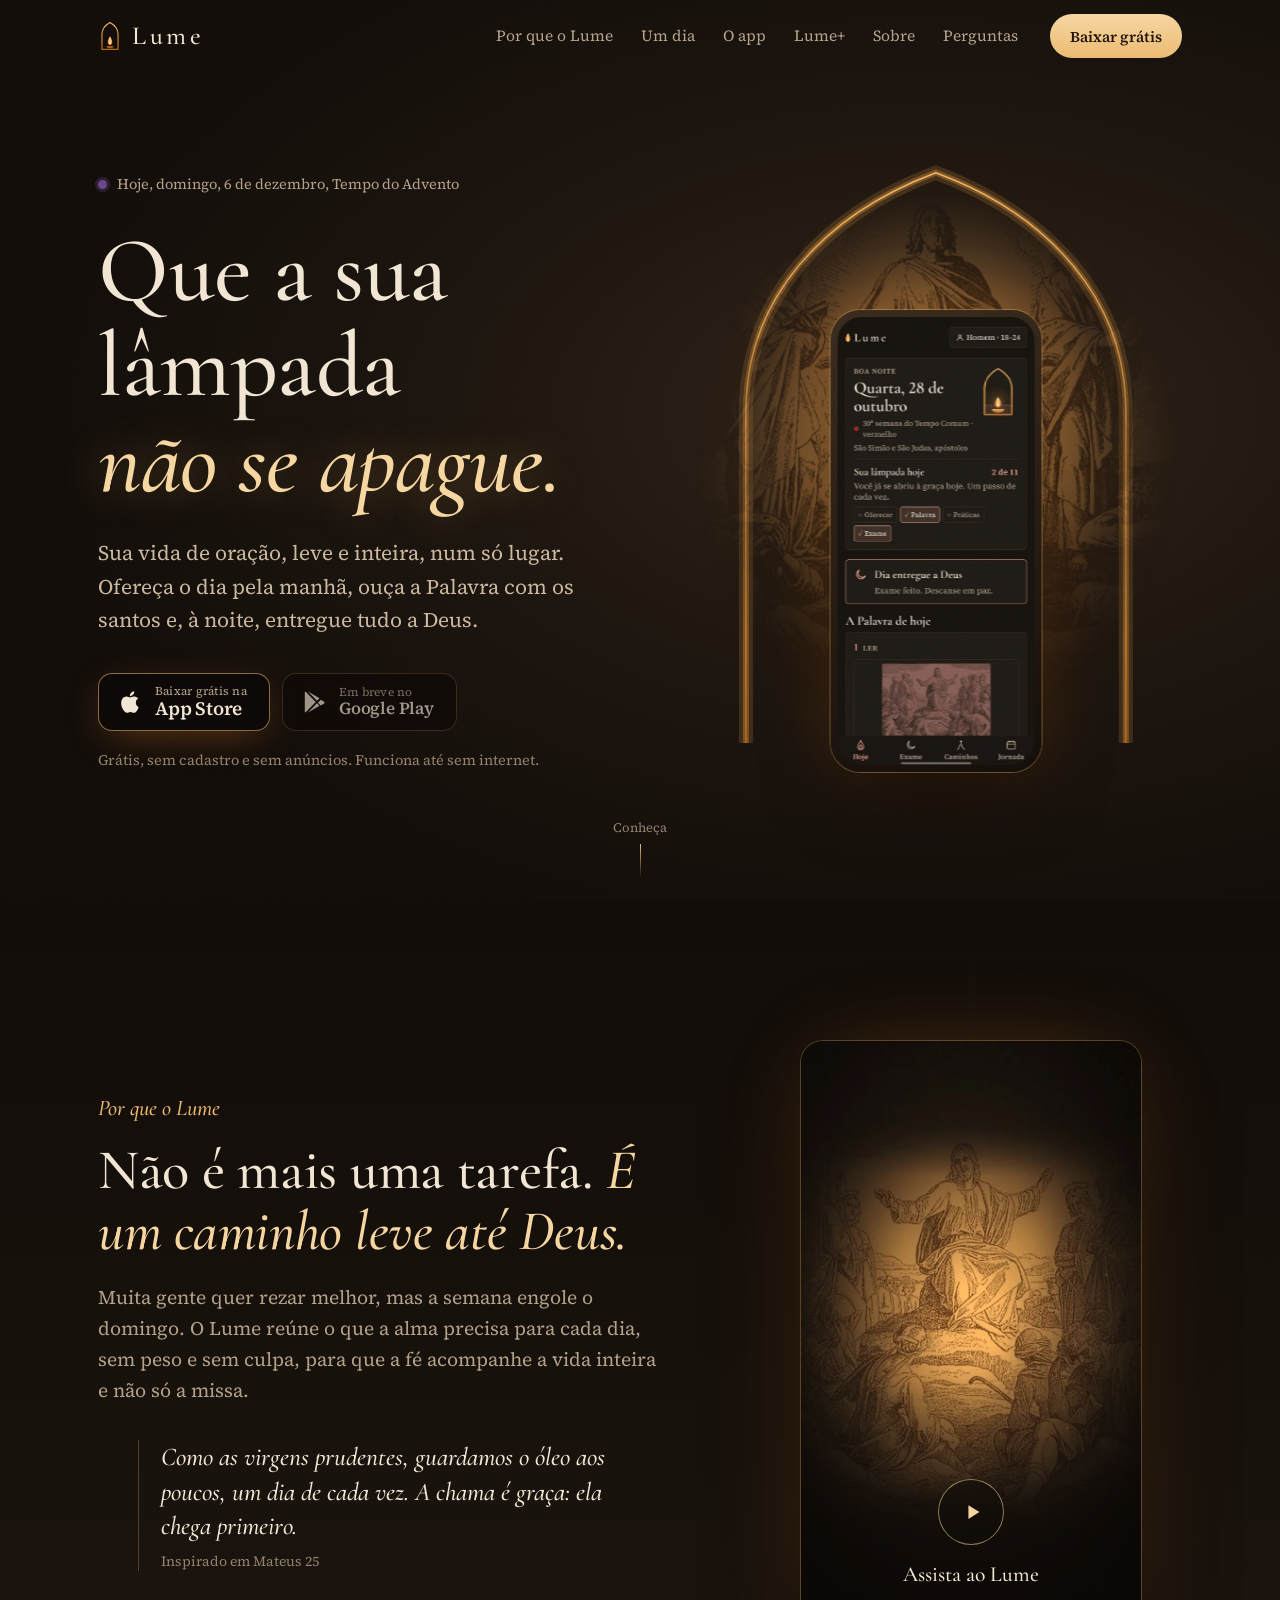
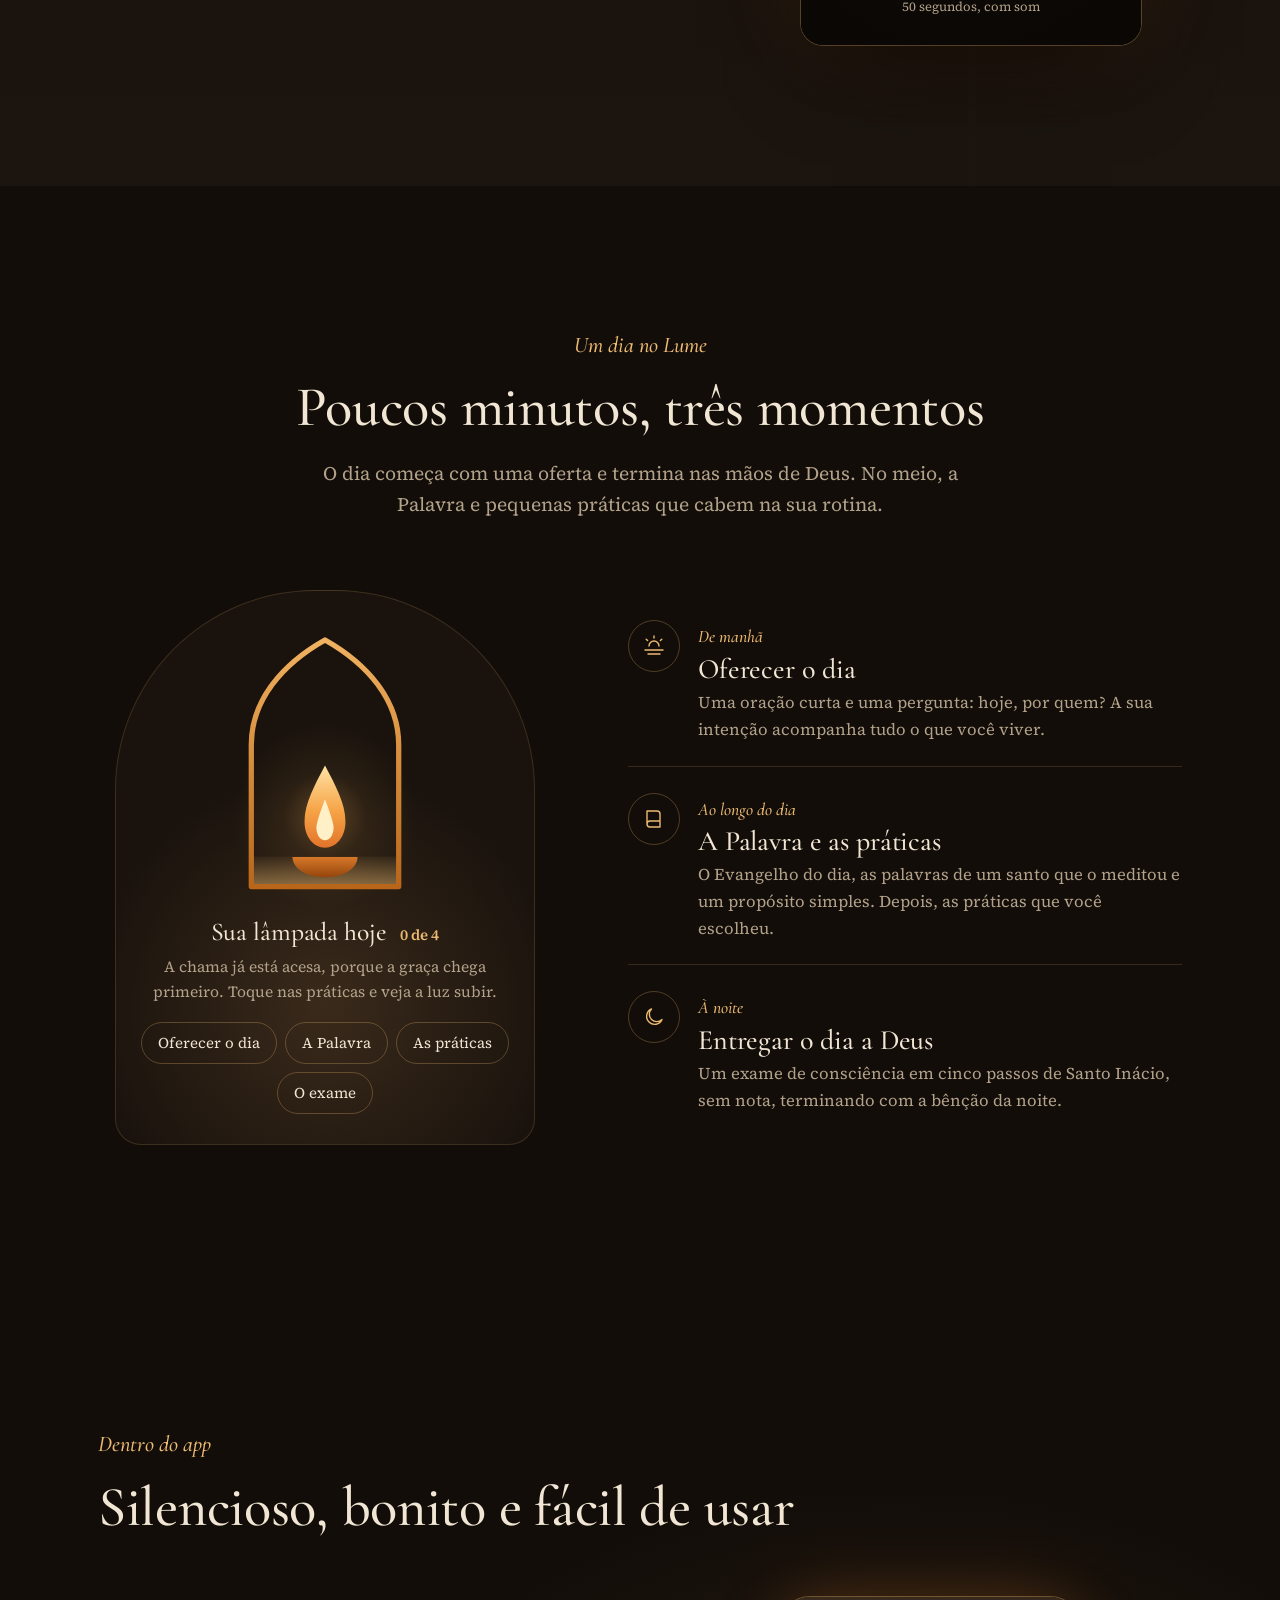
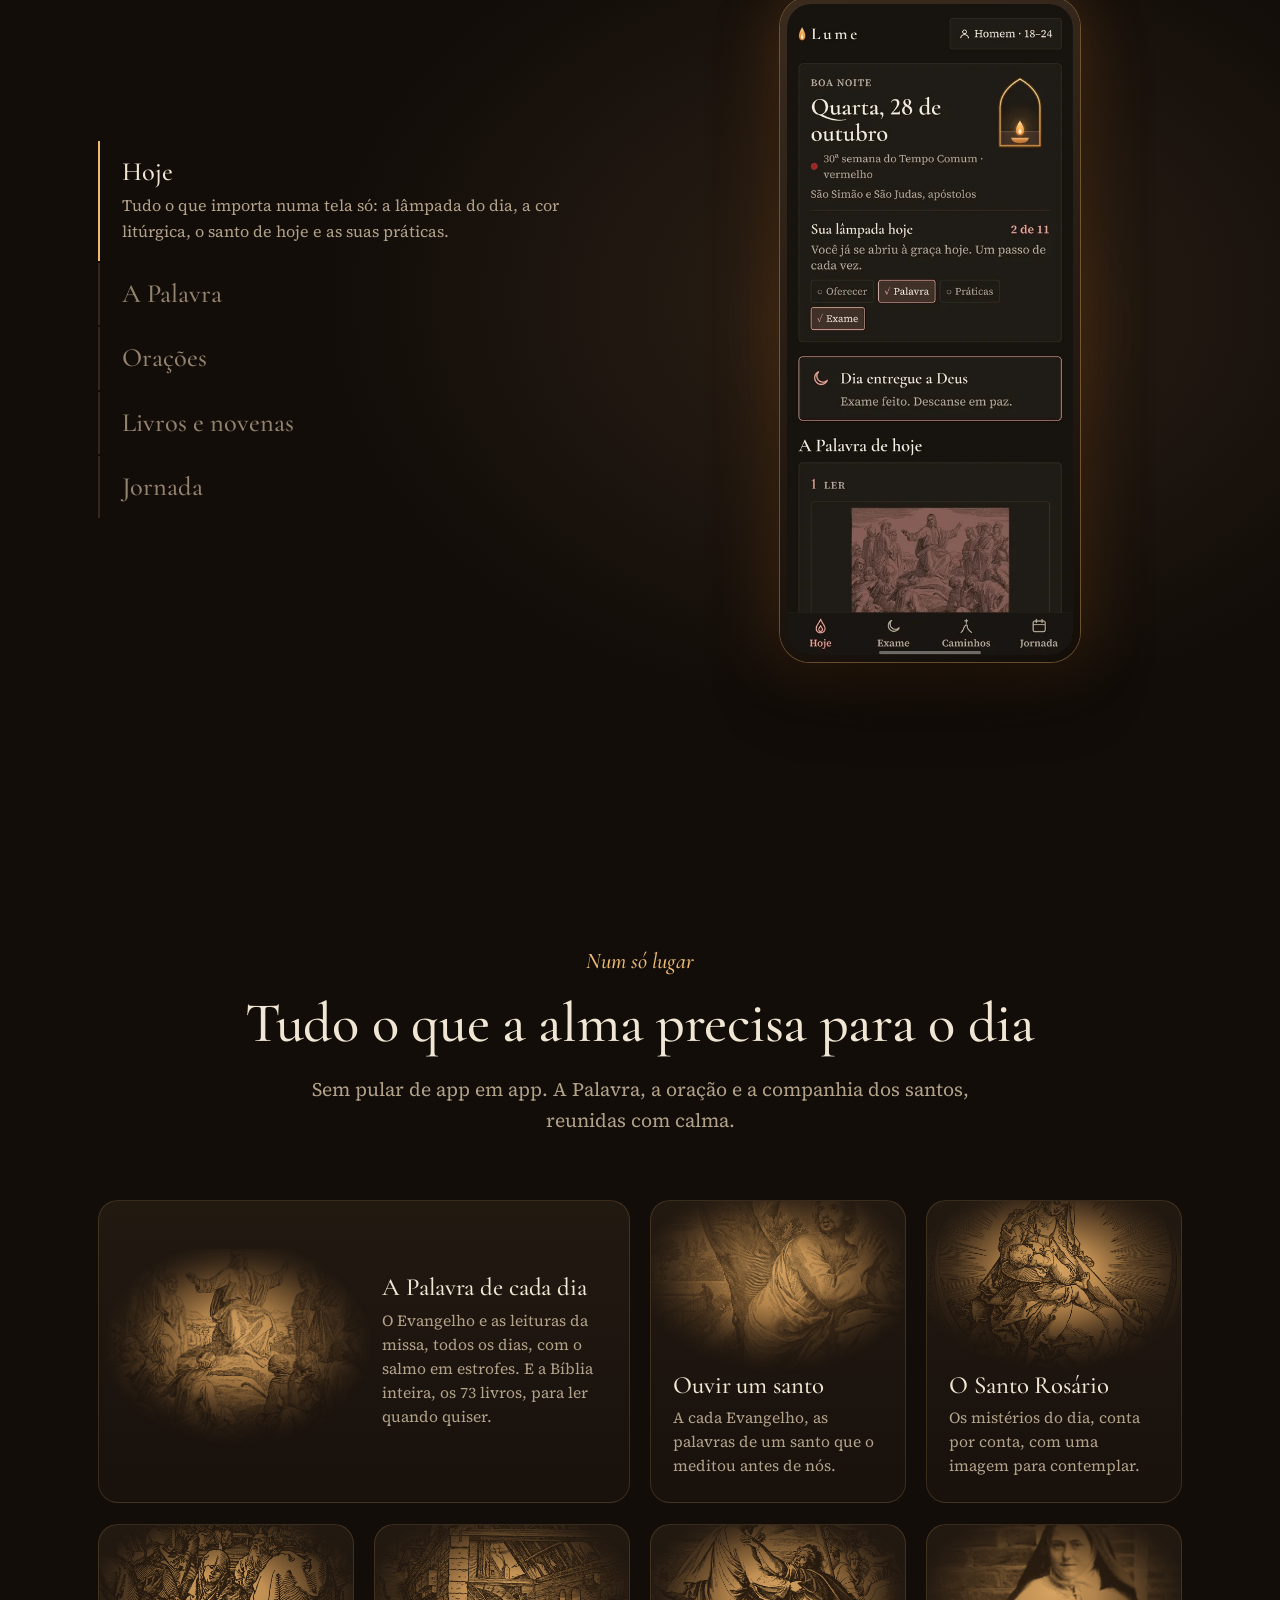
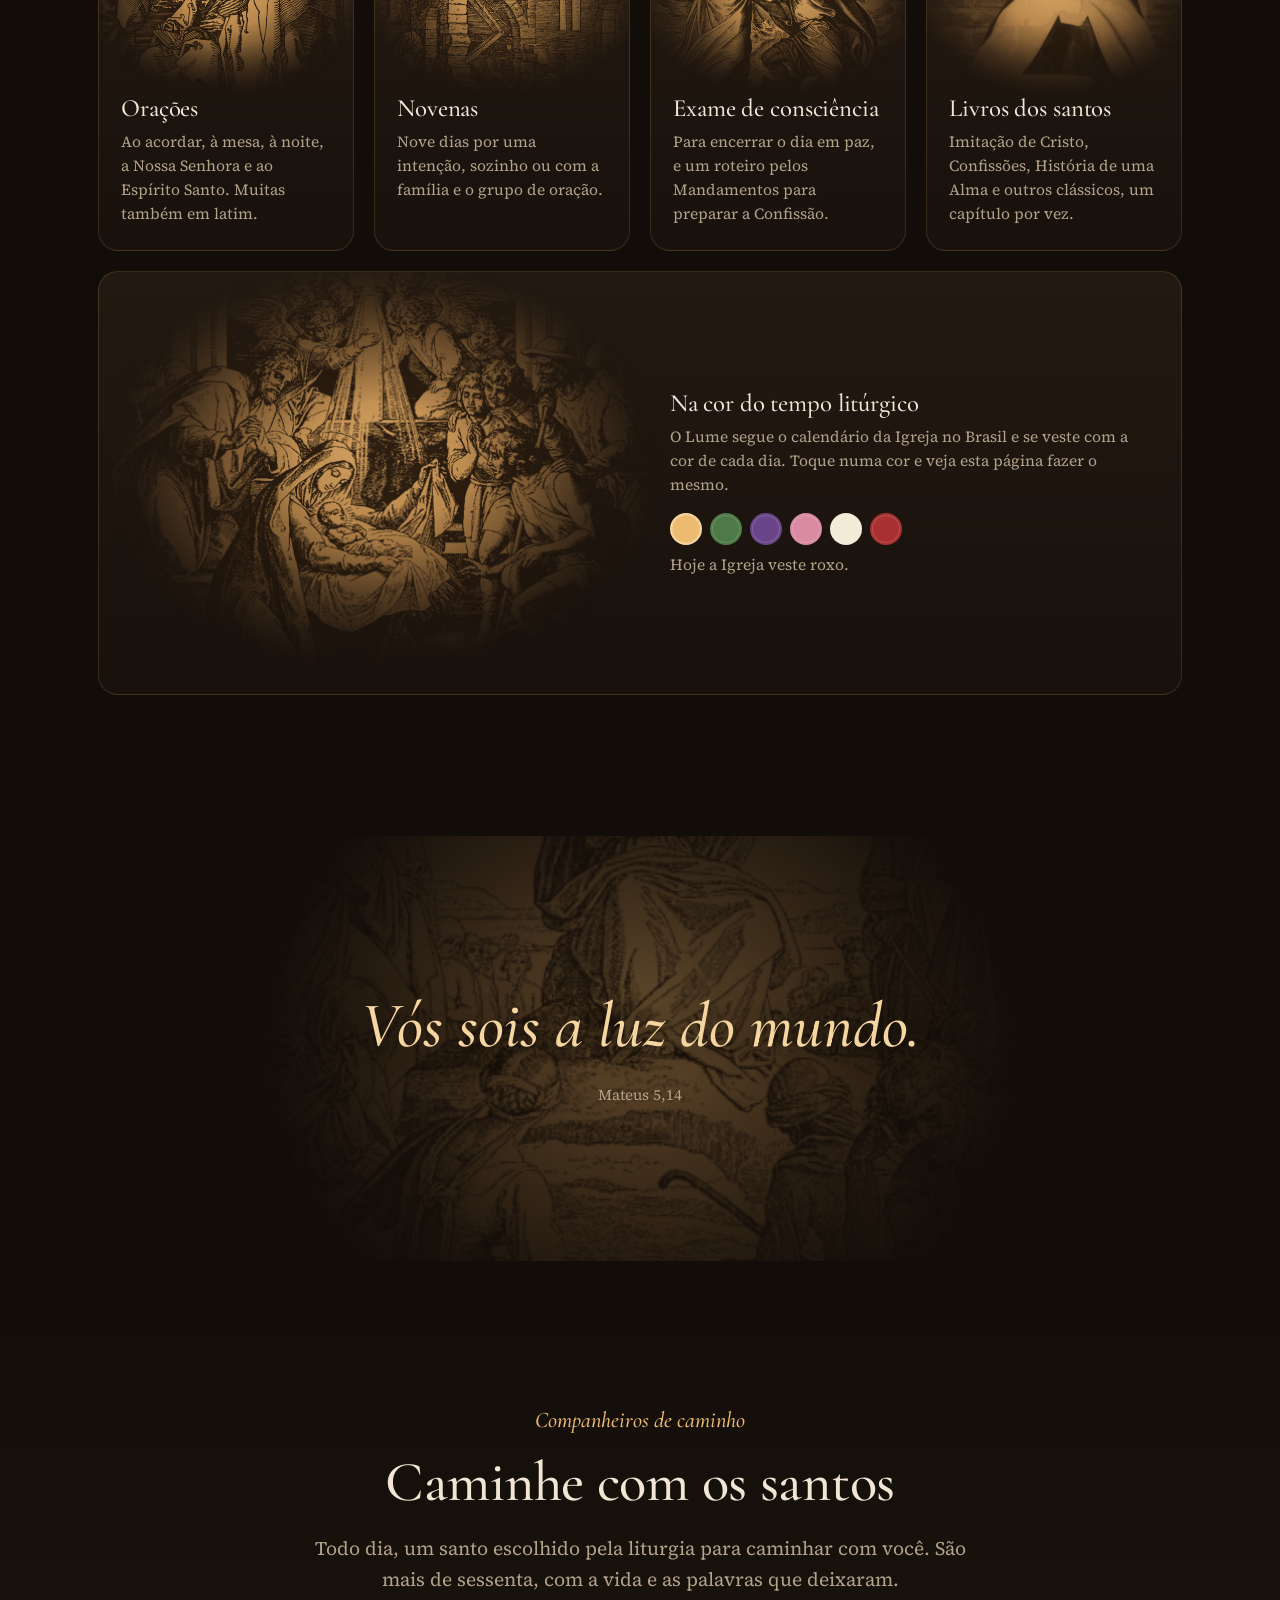
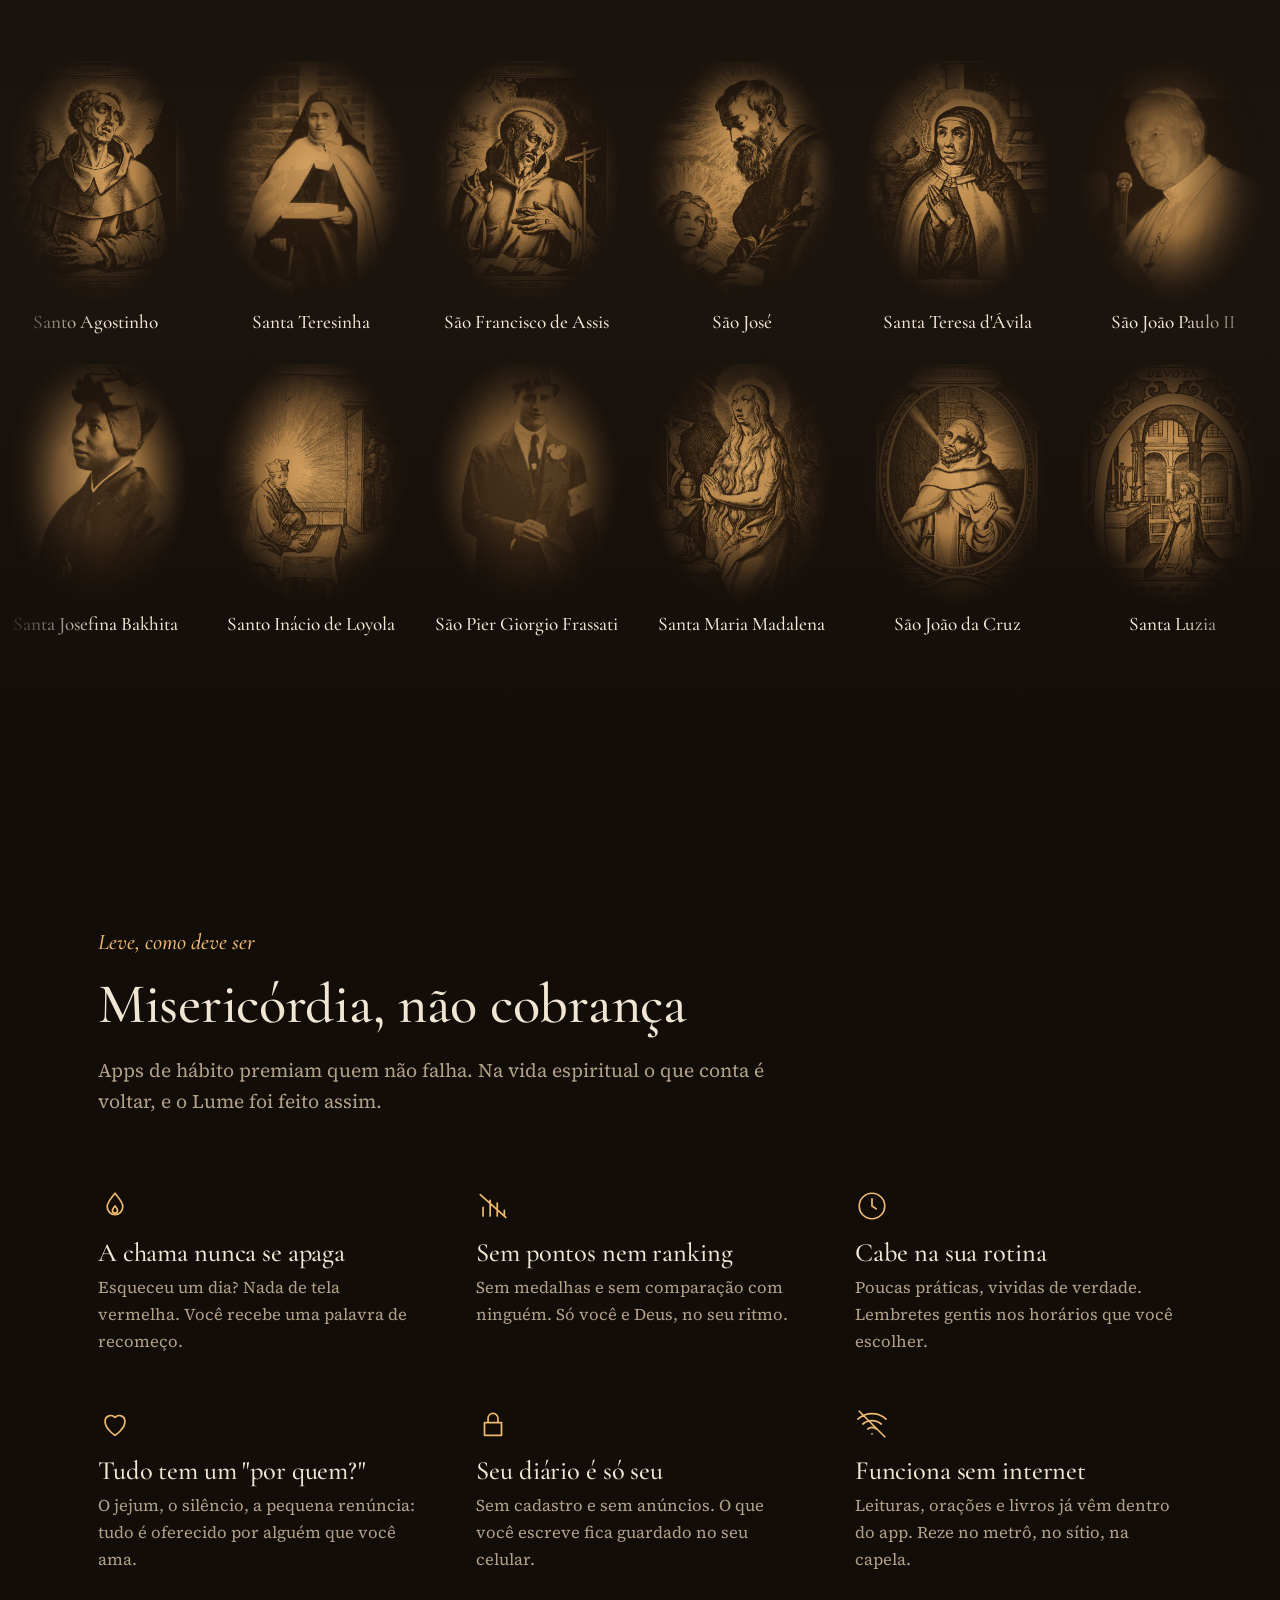
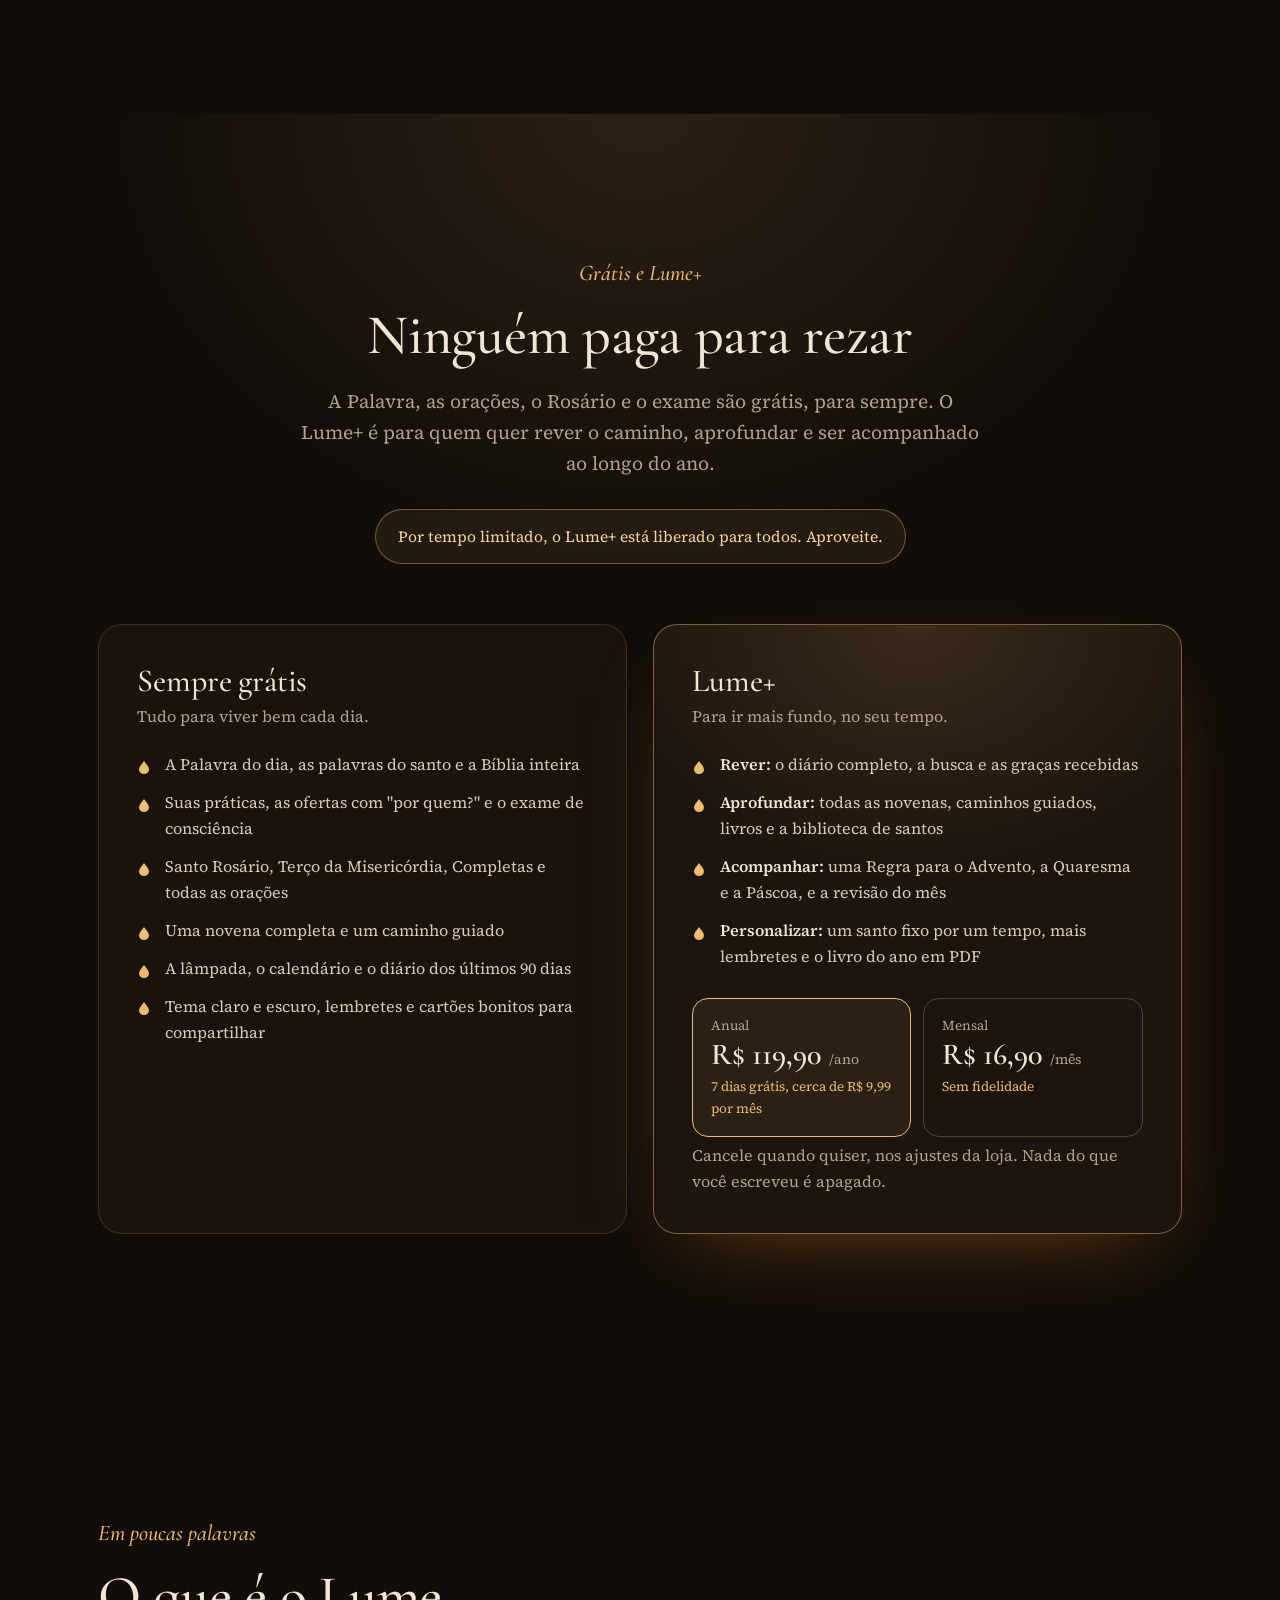
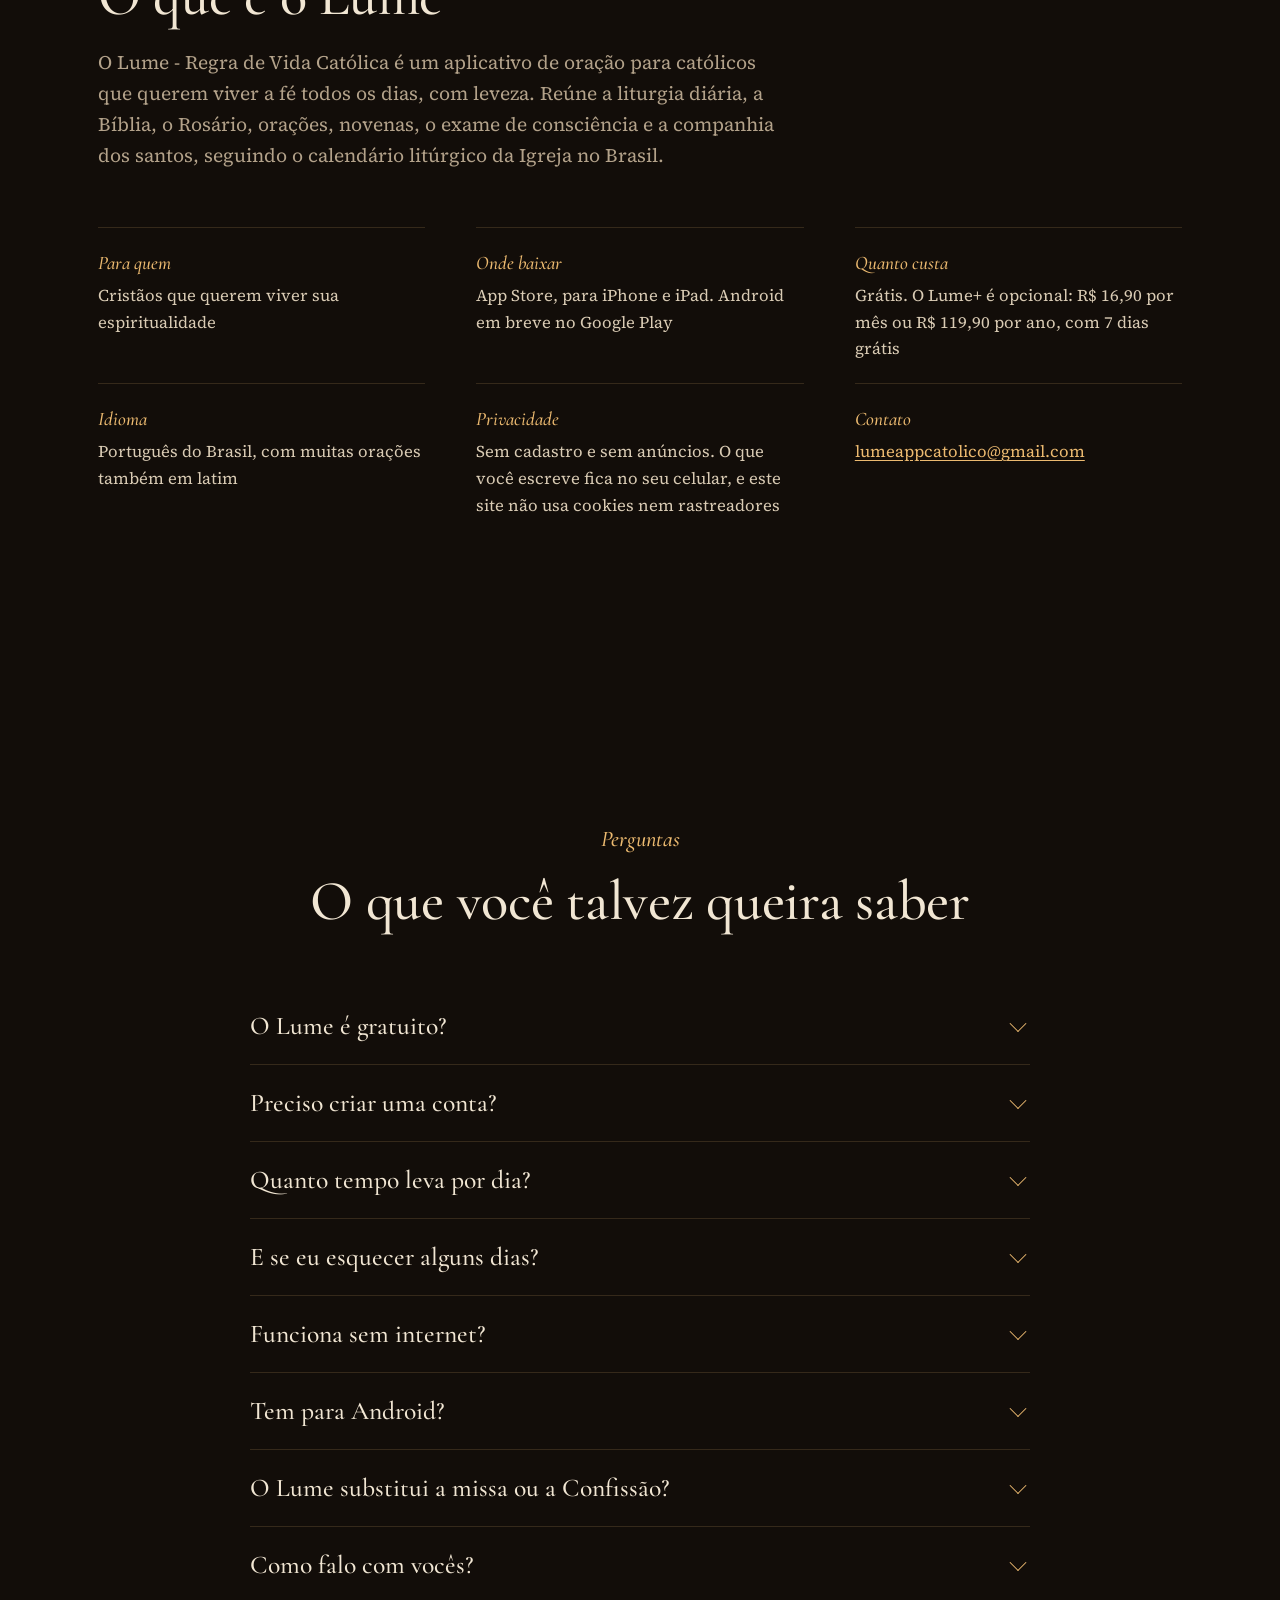
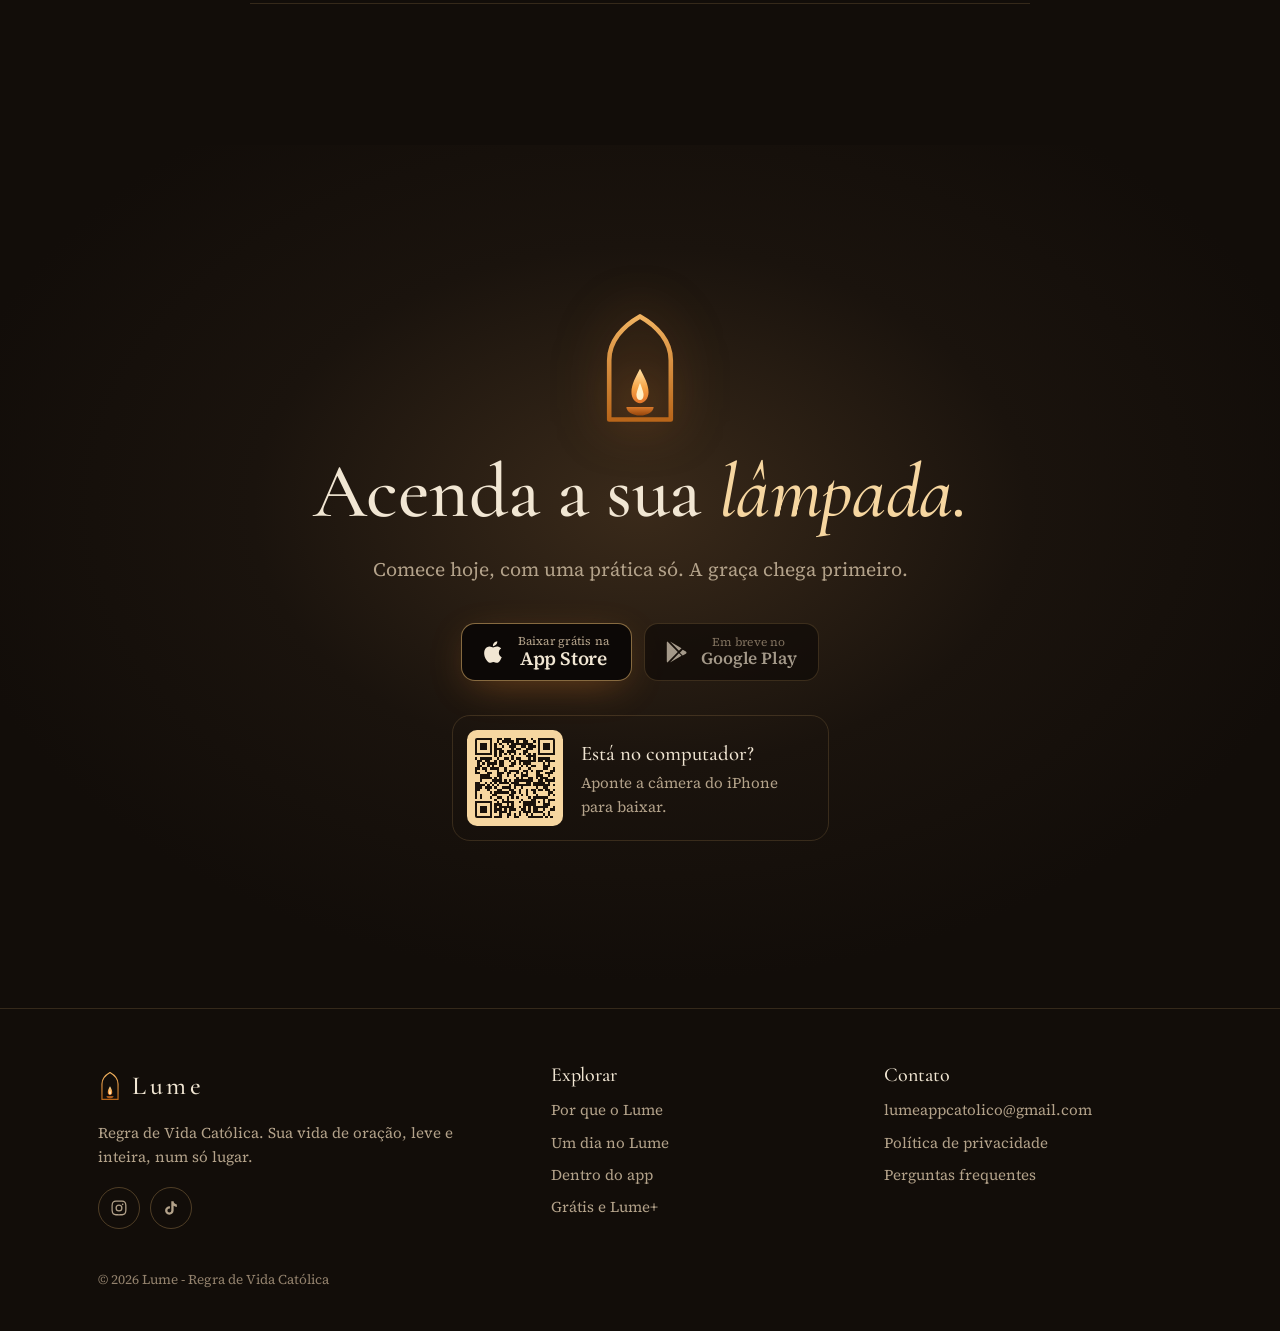
==== commit ac158610: "Site: público do Lume passa a ser cristãos que querem viver sua espiritualidade Co-Authored-By: Clau" ====
--- a/index.html
+++ b/index.html
@@ -706,7 +706,7 @@
       <p class="lead">O Lume - Regra de Vida Católica é um aplicativo de oração para católicos que querem viver a fé todos os dias, com leveza. Reúne a liturgia diária, a Bíblia, o Rosário, orações, novenas, o exame de consciência e a companhia dos santos, seguindo o calendário litúrgico da Igreja no Brasil.</p>
     </div>
     <dl class="fatos rv">
-      <div><dt>Para quem</dt><dd>Católicos adultos que falam português</dd></div>
+      <div><dt>Para quem</dt><dd>Cristãos que querem viver sua espiritualidade</dd></div>
       <div><dt>Onde baixar</dt><dd>App Store, para iPhone e iPad. Android em breve no Google Play</dd></div>
       <div><dt>Quanto custa</dt><dd>Grátis. O Lume+ é opcional: R$ 16,90 por mês ou R$ 119,90 por ano, com 7 dias grátis</dd></div>
       <div><dt>Idioma</dt><dd>Português do Brasil, com muitas orações também em latim</dd></div>
